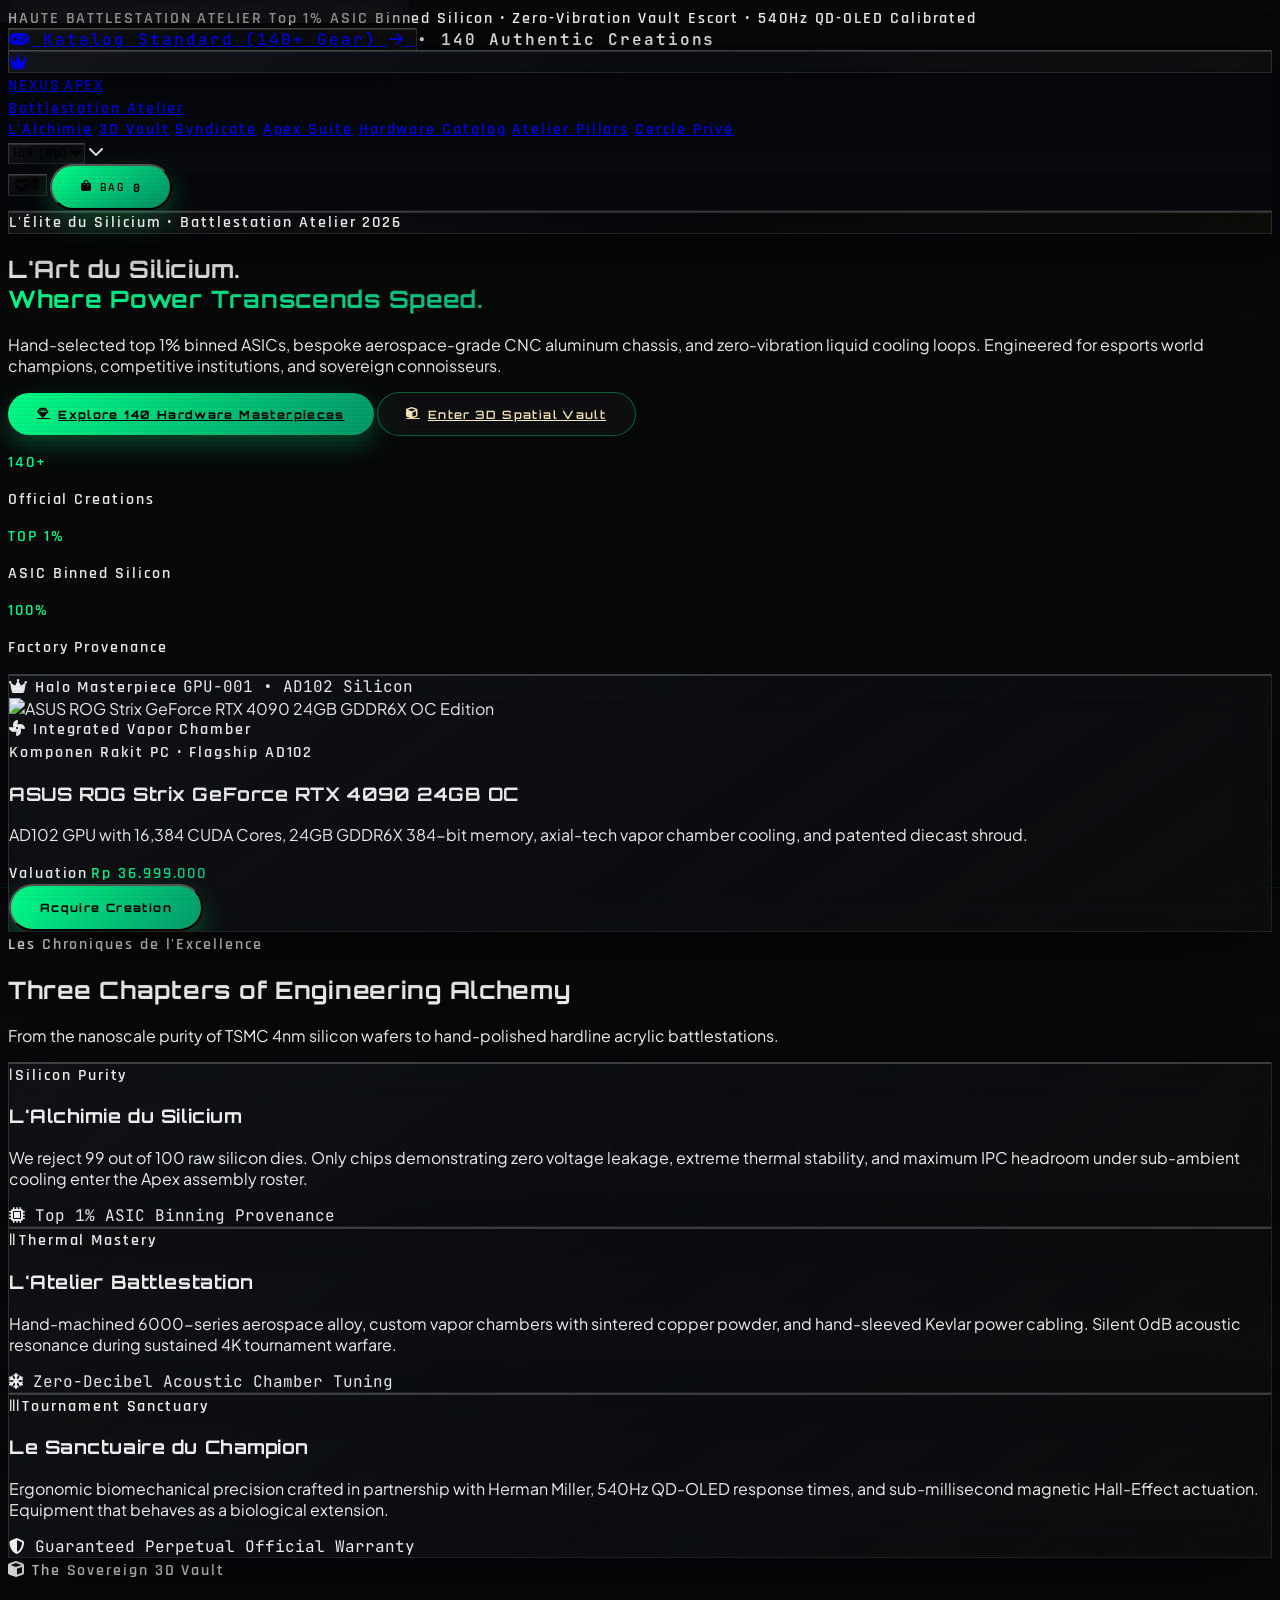
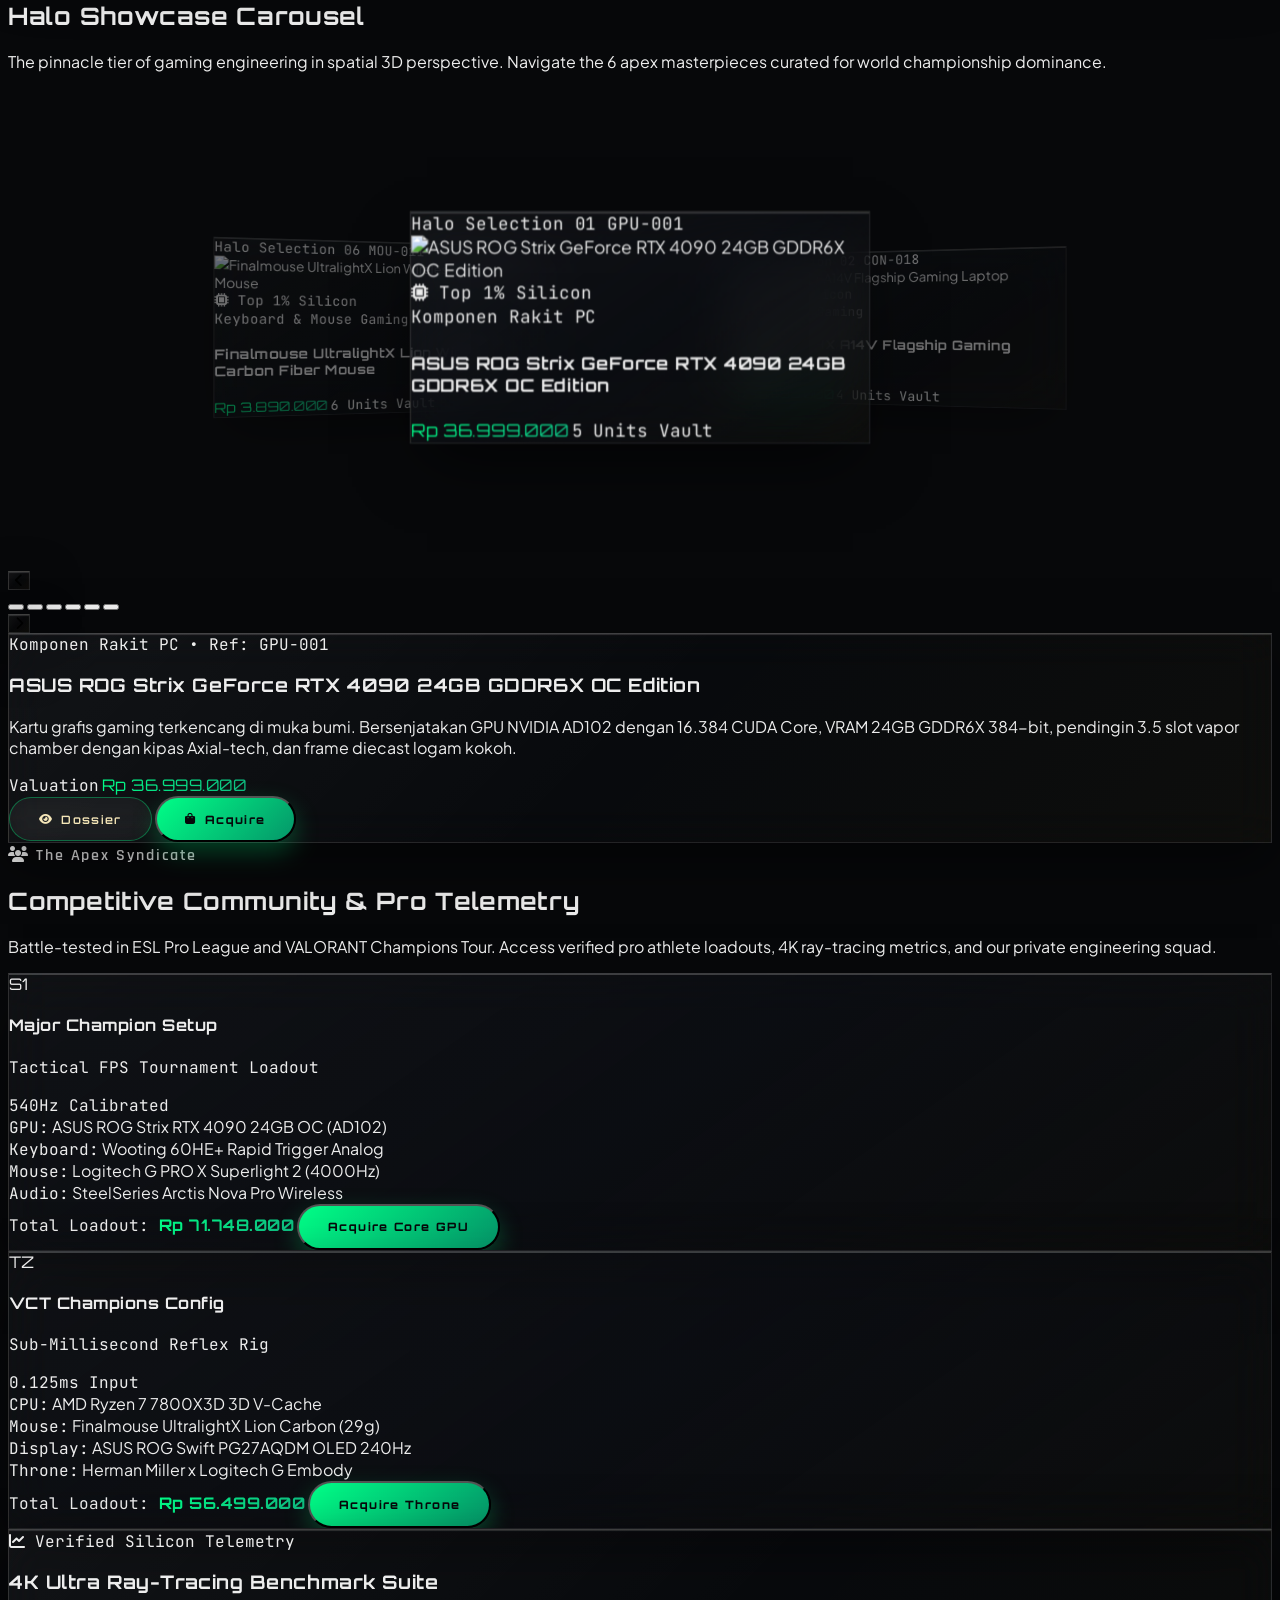
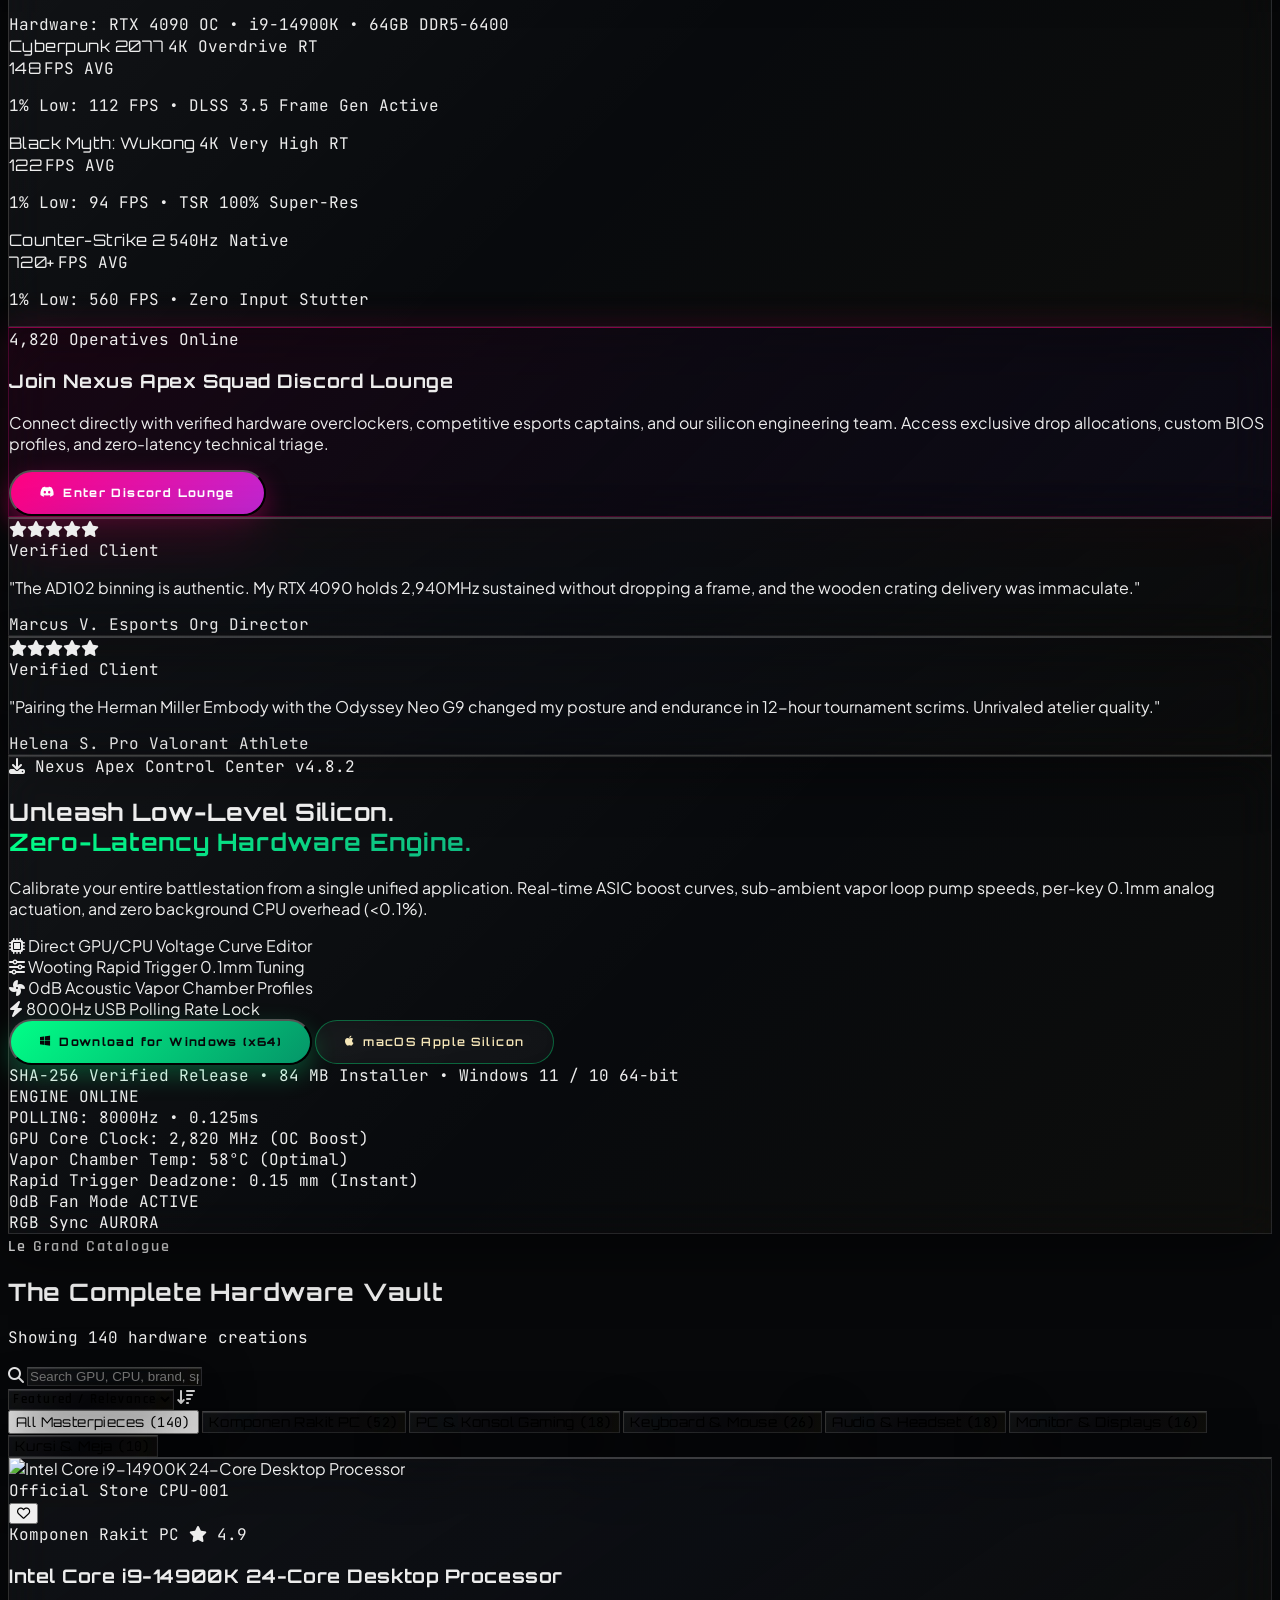
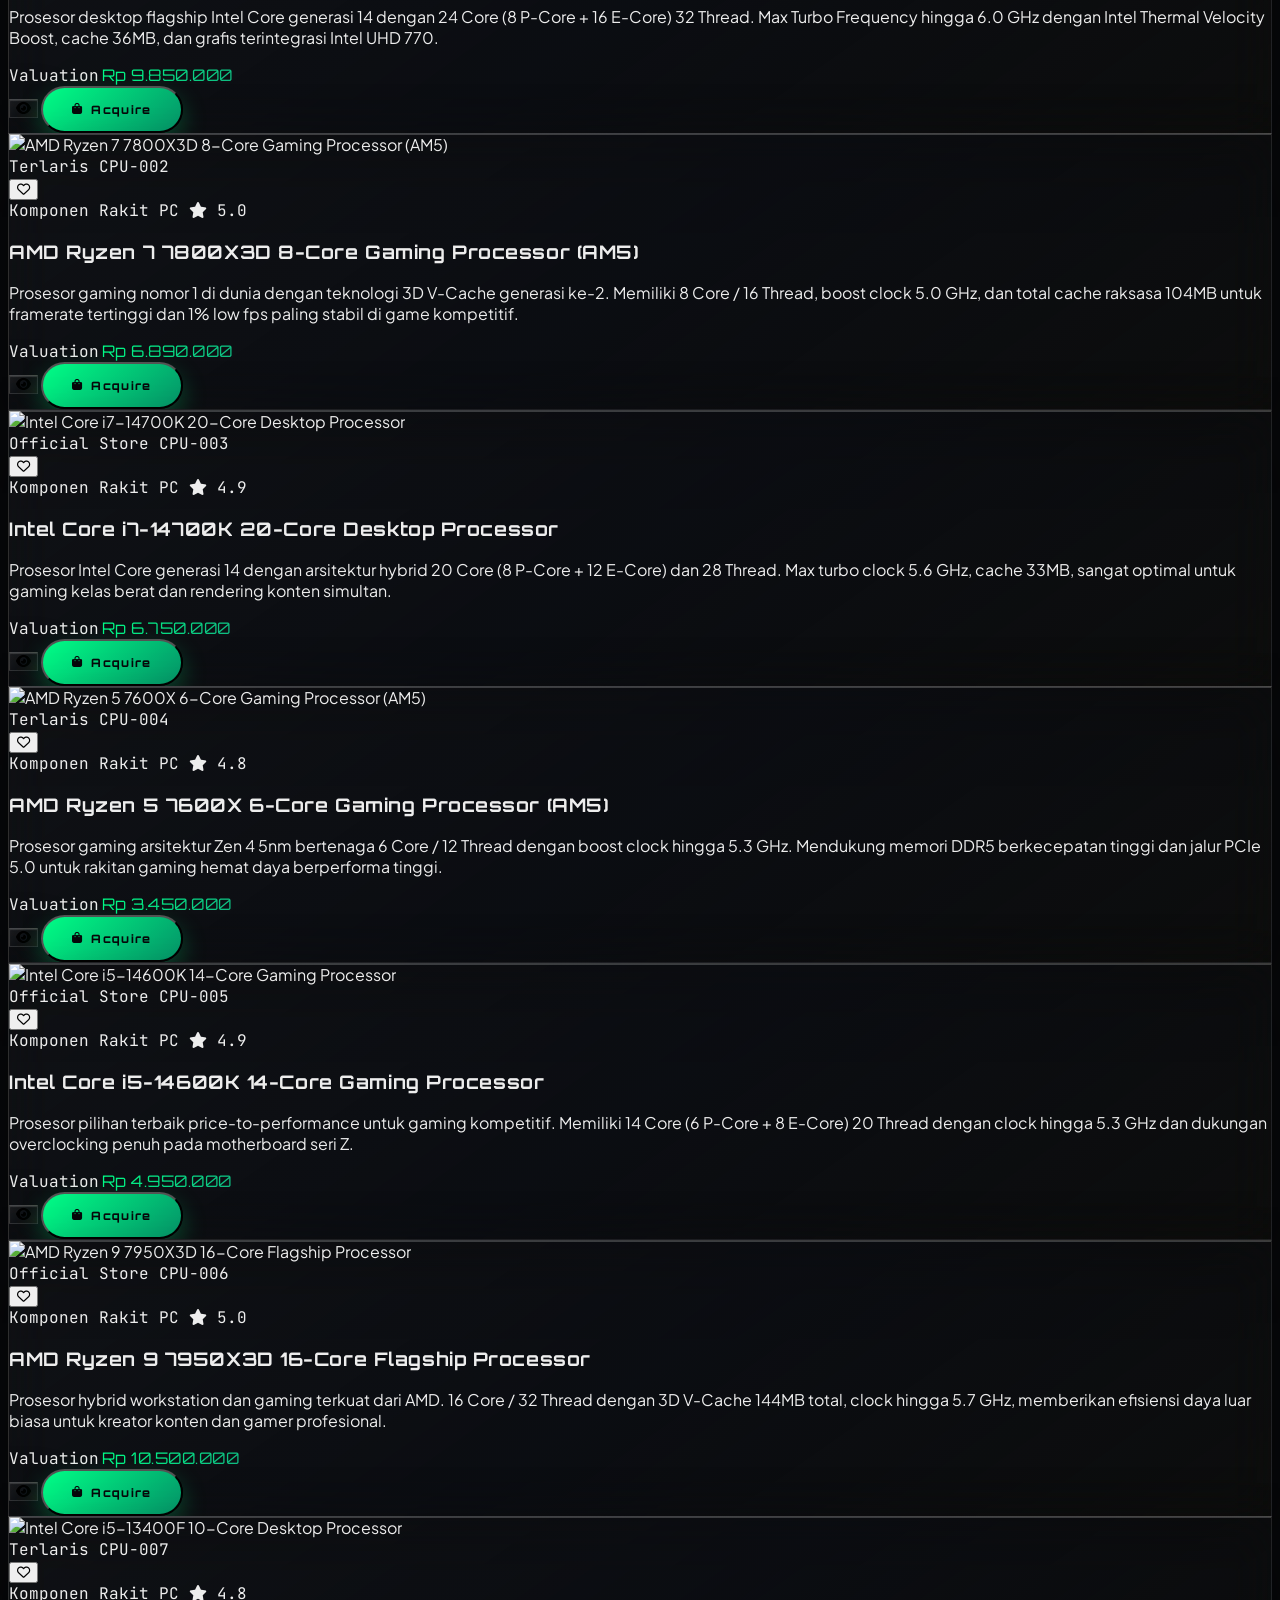
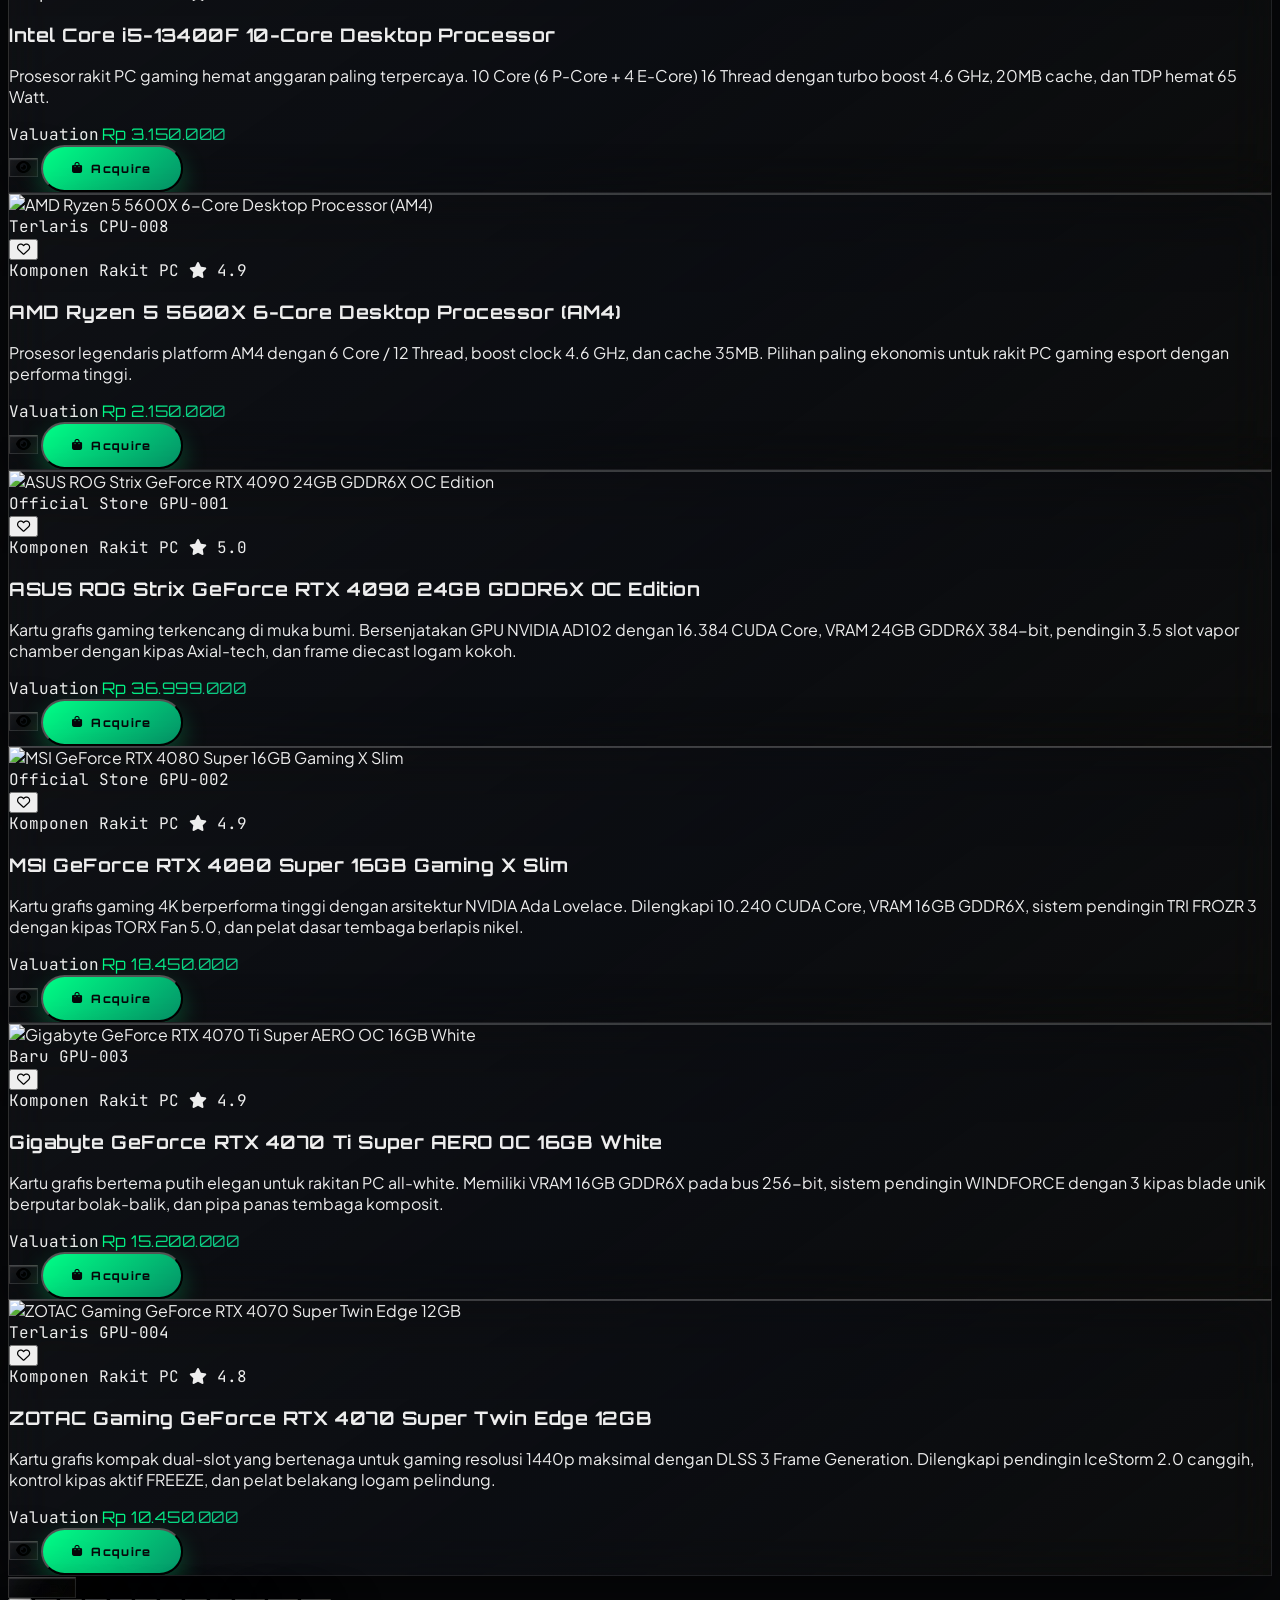
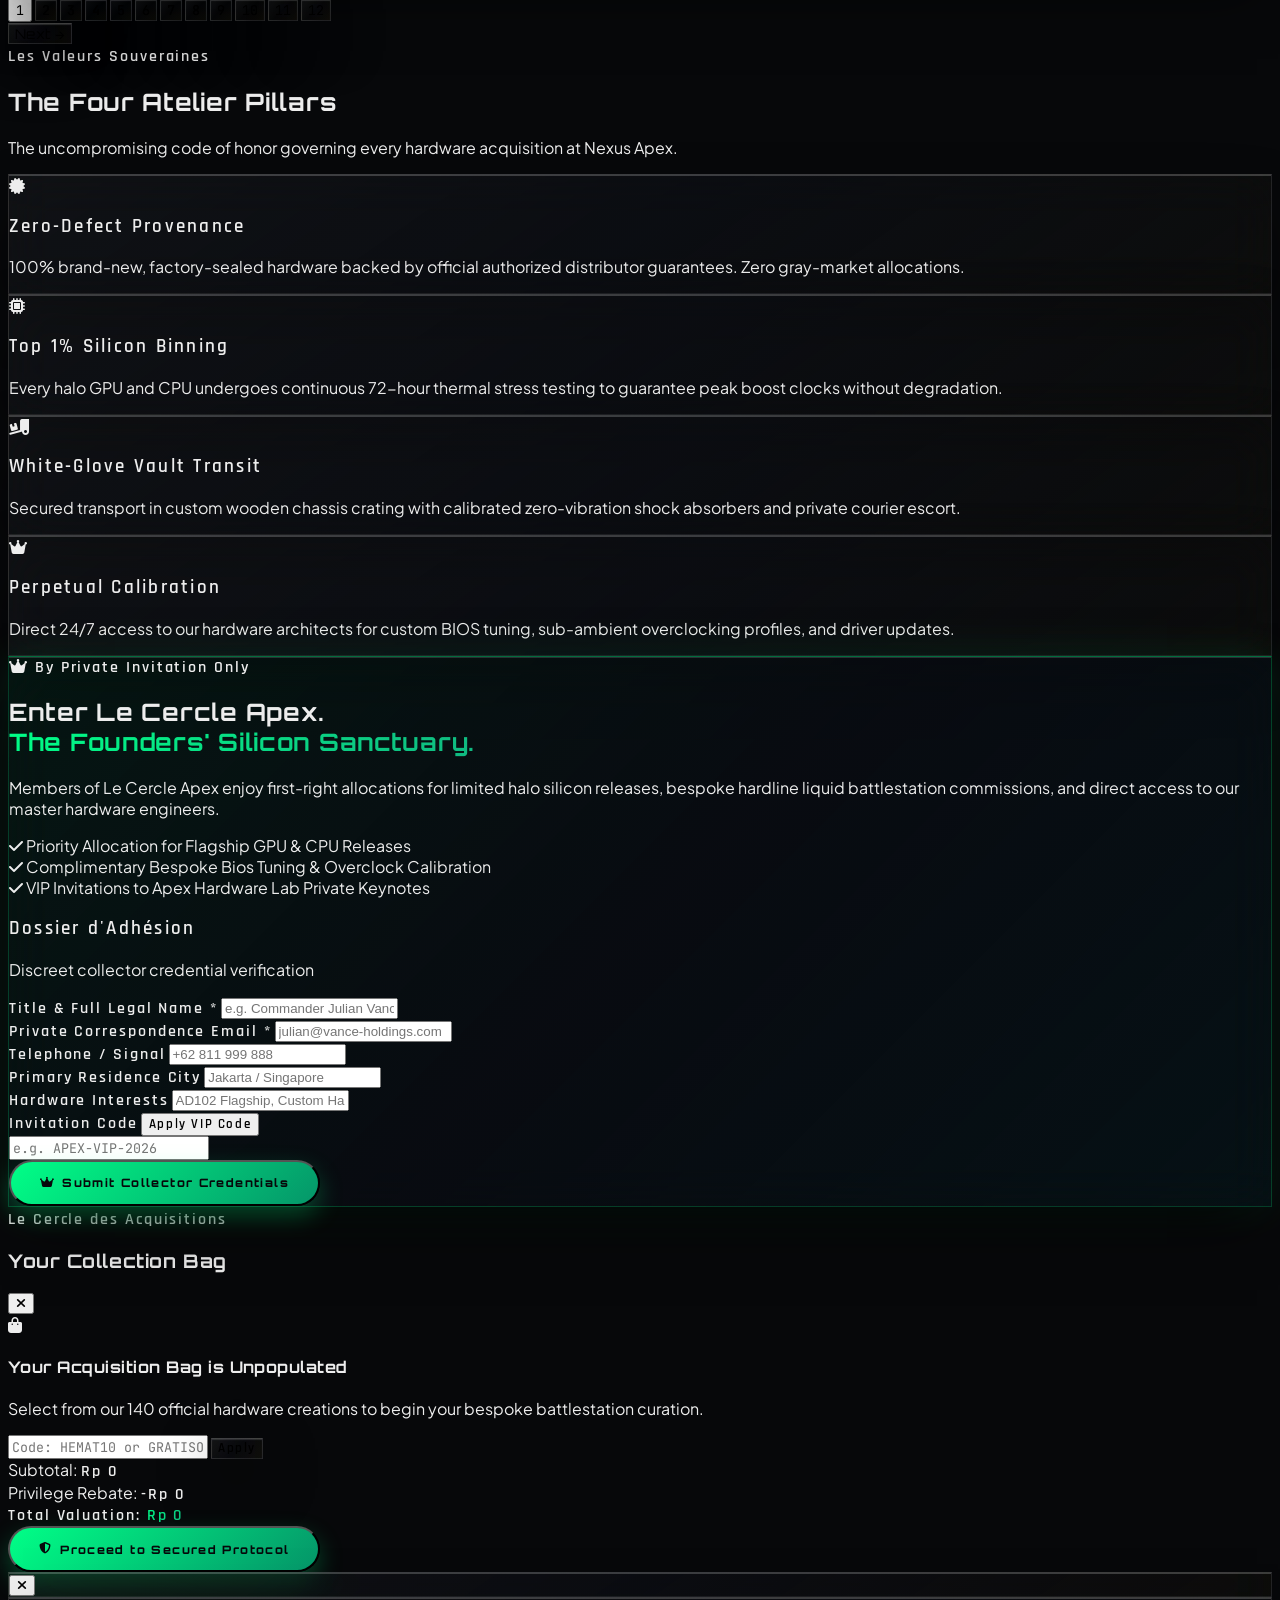
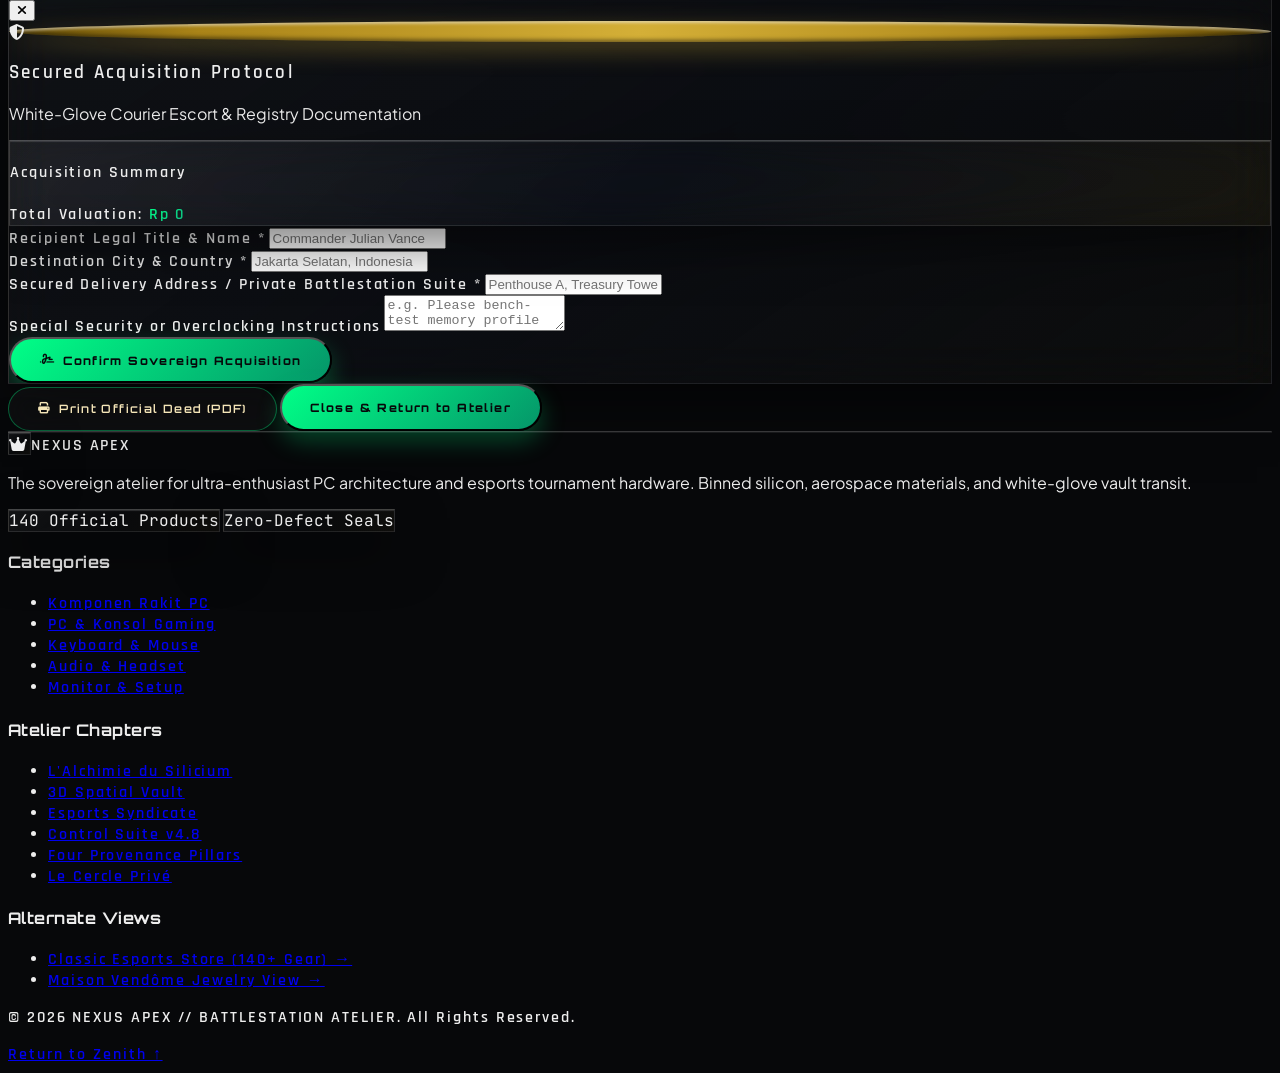
==== index.html @ 6f4ee6ef "first commit" ====
<!DOCTYPE html>
<html lang="id" class="dark scroll-smooth">
<head>
  <meta charset="UTF-8">
  <meta name="viewport" content="width=device-width, initial-scale=1.0">
  <title>NEXUS APEX // BATTLESTATION ATELIER | High-End Esports Hardware & Custom Silicon</title>
  
  <!-- Google Fonts: Orbitron (Futuristic Display), Rajdhani (Cybernetic Technical), Chakra Petch, JetBrains Mono, Plus Jakarta Sans -->
  <link rel="preconnect" href="https://fonts.googleapis.com">
  <link rel="preconnect" href="https://fonts.gstatic.com" crossorigin>
  <link href="https://fonts.googleapis.com/css2?family=Chakra+Petch:ital,wght@0,400;0,500;0,600;0,700;1,400;1,600&family=JetBrains+Mono:ital,wght@0,400;0,500;0,600;0,700;1,400&family=Orbitron:wght@400;500;600;700;800;900&family=Plus+Jakarta+Sans:wght@300;400;500;600;700;800&family=Rajdhani:wght@500;600;700&display=swap" rel="stylesheet">
  
  <!-- FontAwesome 6 Pro CDN -->
  <link rel="stylesheet" href="https://cdnjs.cloudflare.com/ajax/libs/font-awesome/6.5.1/css/all.min.css">
  
  <!-- Tailwind CSS CDN -->
  <script src="https://cdn.tailwindcss.com"></script>
  <script>
    tailwind.config = {
      darkMode: 'class',
      theme: {
        extend: {
          fontFamily: {
            sans: ['"Plus Jakarta Sans"', 'sans-serif'],
            orbitron: ['"Orbitron"', 'sans-serif'],
            heading: ['"Orbitron"', 'sans-serif'],
            serif: ['"Orbitron"', 'sans-serif'],
            tech: ['"Rajdhani"', 'sans-serif'],
            cinzel: ['"Rajdhani"', 'sans-serif'],
            chakra: ['"Chakra Petch"', 'sans-serif'],
            mono: ['"JetBrains Mono"', 'monospace'],
          },
          colors: {
            apex: {
              obsidian: '#07080a',
              noir: '#0c0e14',
              surface: '#11141c',
              neon: '#00ff87',
              emerald: '#10b981',
              cyan: '#00f0ff',
              magenta: '#ff007f',
              gold: '#d4af37',
              champagne: '#f5e6b8'
            }
          }
        }
      }
    }
  </script>

  <!-- Luxury Liquid Glass & Retro-Futuristic Stylesheet -->
  <link rel="stylesheet" href="css/luxury.css">
</head>
<body class="bg-[#07080a] text-zinc-100 min-h-screen flex flex-col font-sans selection:bg-[#00ff87]/30 selection:text-white relative overflow-x-hidden">

  <!-- ============================================================
       RETRO-FUTURISTIC SCANLINES & 3D CYBER GRID PERSPECTIVE
       ============================================================ -->
  <div class="scanlines-overlay pointer-events-none"></div>
  <div class="cyber-grid-perspective pointer-events-none"></div>

  <!-- ============================================================
       ORGANIC FLUID LIGHT REFRACTION ORBS (LIQUID GLASS BACKDROP)
       ============================================================ -->
  <div class="fixed inset-0 pointer-events-none z-0 overflow-hidden">
    <!-- Emerald Liquid Orb -->
    <div class="absolute -top-32 -left-32 w-[600px] h-[600px] rounded-full bg-gradient-to-br from-[#00ff87]/15 to-transparent blur-[130px] animate-liquid-1"></div>
    <!-- Electric Cyan Liquid Orb -->
    <div class="absolute top-[35%] -right-40 w-[650px] h-[650px] rounded-full bg-gradient-to-bl from-[#00f0ff]/12 to-transparent blur-[150px] animate-liquid-2"></div>
    <!-- Cyber Magenta Liquid Orb -->
    <div class="absolute top-[65%] -left-32 w-[550px] h-[550px] rounded-full bg-gradient-to-tr from-[#ff007f]/10 to-transparent blur-[140px] animate-liquid-3"></div>
    <!-- Deep Champagne / Ultraviolet Liquid Orb -->
    <div class="absolute -bottom-40 left-[25%] w-[700px] h-[700px] rounded-full bg-gradient-to-tr from-[#a855f7]/10 via-[#d4af37]/8 to-transparent blur-[160px] animate-liquid-3"></div>
  </div>

  <!-- ============================================================
       TOP TELEMETRY & CROSS-NAVIGATION TICKER
       ============================================================ -->
  <aside class="relative z-50 bg-[#090b10]/90 backdrop-blur-md text-zinc-300 text-[11px] font-cinzel py-2 px-4 border-b border-white/[0.08] tracking-widest uppercase">
    <div class="max-w-7xl mx-auto flex items-center justify-between gap-4">
      <div class="flex items-center gap-3">
        <span class="inline-flex items-center gap-1.5 px-2.5 py-0.5 rounded-full bg-[#00ff87]/15 border border-[#00ff87]/40 text-[#00ff87] font-bold text-[9px] tracking-[0.2em]">
          <span class="w-1.5 h-1.5 rounded-full bg-[#00ff87] animate-pulse"></span>
          HAUTE BATTLESTATION ATELIER
        </span>
        <span class="hidden md:inline text-zinc-400 font-sans tracking-normal text-xs">
          Top 1% ASIC Binned Silicon • Zero-Vibration Vault Escort • 540Hz QD-OLED Calibrated
        </span>
      </div>

      <div class="flex items-center gap-4 text-xs font-mono">
        <a href="gaming.html" class="px-2.5 py-0.5 rounded-full liquid-glass text-zinc-300 hover:text-[#00ff87] text-[10px] tracking-wider transition flex items-center gap-1.5">
          <i class="fa-solid fa-gamepad text-[10px] text-[#00ff87]"></i>
          <span>Katalog Standard (140+ Gear)</span>
          <i class="fa-solid fa-arrow-right text-[8px]"></i>
        </a>
        <span class="text-zinc-600 hidden sm:inline">•</span>
        <span class="text-[#f5e6b8] hidden sm:inline font-mono">140 Authentic Creations</span>
      </div>
    </div>
  </aside>

  <!-- ============================================================
       LIQUID GLASS STICKY NAVIGATION BAR
       ============================================================ -->
  <header class="sticky top-0 z-40 liquid-glass-nav transition-all duration-300">
    <div class="max-w-7xl mx-auto px-4 sm:px-6 lg:px-8">
      <div class="flex items-center justify-between h-20 gap-4">
        
        <!-- Brand Insignia -->
        <a href="#hero" class="flex items-center gap-3 group">
          <div class="relative w-11 h-11 rounded-2xl liquid-glass border border-[#00ff87]/40 flex items-center justify-center text-[#00ff87] shadow-[0_0_20px_rgba(0,255,135,0.25)] group-hover:shadow-[0_0_25px_rgba(0,255,135,0.45)] transition-all duration-300">
            <i class="fa-solid fa-crown text-base group-hover:scale-110 transition-transform"></i>
            <span class="absolute -top-1 -right-1 w-2.5 h-2.5 bg-[#00ff87] rounded-full animate-ping opacity-75"></span>
          </div>
          <div>
            <div class="flex items-center gap-2">
              <span class="font-cinzel text-xl sm:text-2xl font-black tracking-[0.25em] text-white">NEXUS</span>
              <span class="text-[10px] font-cinzel font-black tracking-[0.3em] px-1.5 py-0.5 rounded bg-gradient-to-r from-[#00ff87] to-[#00f0ff] text-[#07080a] uppercase shadow-sm">
                APEX
              </span>
            </div>
            <span class="text-[9px] uppercase tracking-[0.3em] text-[#00ff87] font-cinzel block -mt-1 font-semibold">
              Battlestation Atelier
            </span>
          </div>
        </a>

        <!-- Haute Navigation Links -->
        <nav class="hidden xl:flex items-center gap-6 text-xs font-cinzel tracking-[0.2em] uppercase text-zinc-300">
          <a href="#alchemy" class="hover:text-[#00ff87] transition">L'Alchimie</a>
          <a href="#showcase" class="hover:text-[#00ff87] transition">3D Vault</a>
          <a href="#community" class="hover:text-[#00f0ff] transition">Syndicate</a>
          <a href="#download-app" class="hover:text-[#ff007f] transition">Apex Suite</a>
          <a href="#collections" class="hover:text-[#00ff87] transition">Hardware Catalog</a>
          <a href="#values" class="hover:text-[#00ff87] transition">Atelier Pillars</a>
          <a href="#membership" class="hover:text-[#00ff87] transition">Cercle Privé</a>
        </nav>

        <!-- Right Controls: Currency, Wishlist, Bag -->
        <div class="flex items-center gap-2.5 sm:gap-3.5">
          
          <!-- Tri-Currency Devise Switcher -->
          <div class="relative">
            <select 
              id="currencySelector" 
              class="liquid-glass text-xs text-[#00ff87] font-cinzel px-3 py-1.5 rounded-full border border-white/10 focus:outline-none focus:border-[#00ff87] cursor-pointer appearance-none pr-7 tracking-wider"
              title="Devise / Currency"
            >
              <option value="IDR" class="bg-[#0a0c12] text-white">IDR (Rp)</option>
              <option value="USD" class="bg-[#0a0c12] text-white">USD ($)</option>
              <option value="EUR" class="bg-[#0a0c12] text-white">EUR (€)</option>
            </select>
            <i class="fa-solid fa-chevron-down absolute right-2.5 top-3 text-[9px] text-[#00ff87] pointer-events-none"></i>
          </div>

          <!-- Private Viewing Salon Wishlist Button -->
          <button 
            id="navWishlistBtn" 
            class="relative w-10 h-10 rounded-full liquid-glass text-zinc-300 hover:text-[#f43f5e] flex items-center justify-center transition border border-white/10 hover:border-[#f43f5e]/40 cursor-pointer"
            title="Salon Privé / Private Viewings"
          >
            <i class="fa-regular fa-heart text-sm"></i>
            <span 
              id="navWishlistBadge" 
              class="hidden absolute -top-1 -right-1 bg-[#f43f5e] text-white text-[10px] font-black w-4 h-4 rounded-full flex items-center justify-center font-mono shadow-md"
            >
              0
            </span>
          </button>

          <!-- Acquisition Bag Button -->
          <button 
            id="navCartBtn" 
            class="relative flex items-center gap-2.5 h-10 px-4 rounded-full btn-luxury-emerald cursor-pointer"
            title="Acquisition Bag"
          >
            <i class="fa-solid fa-bag-shopping text-xs"></i>
            <span class="hidden sm:inline font-cinzel text-[11px] tracking-widest font-black">BAG</span>
            <span 
              id="navCartBadge" 
              class="hidden bg-[#07080a] text-[#00ff87] border border-[#00ff87]/60 text-[10px] font-bold w-4 h-4 rounded-full flex items-center justify-center font-mono"
            >
              0
            </span>
          </button>

        </div>

      </div>
    </div>
  </header>

  <!-- ============================================================
       HERO: L'ART DU SILICIUM (WHERE POWER TRANSCENDS SPEED)
       ============================================================ -->
  <section id="hero" class="relative z-10 pt-16 pb-24 lg:pt-24 lg:pb-32 border-b border-white/[0.08] overflow-hidden">
    <div class="max-w-7xl mx-auto px-4 sm:px-6 lg:px-8">
      
      <div class="grid grid-cols-1 lg:grid-cols-12 gap-12 lg:gap-8 items-center">
        
        <!-- Left: Monumental Narrative & Editorial Headline -->
        <div class="lg:col-span-7 space-y-7 text-center lg:text-left">
          
          <div class="inline-flex items-center gap-2 px-4 py-1.5 rounded-full liquid-glass border border-[#00ff87]/35 text-[#00ff87] text-[11px] font-cinzel tracking-[0.25em] uppercase">
            <span class="w-2 h-2 rounded-full bg-[#00ff87] shadow-[0_0_10px_#00ff87]"></span>
            L'Élite du Silicium • Battlestation Atelier 2026
          </div>

          <h1 class="text-3xl sm:text-5xl lg:text-6xl font-orbitron font-black text-white leading-[1.12] tracking-tight uppercase">
            L'Art du Silicium.<br>
            <span class="text-emerald-gradient">Where Power Transcends Speed.</span>
          </h1>

          <p class="text-sm sm:text-base text-zinc-300 font-sans max-w-xl mx-auto lg:mx-0 leading-relaxed font-light">
            Hand-selected top 1% binned ASICs, bespoke aerospace-grade CNC aluminum chassis, and zero-vibration liquid cooling loops. Engineered for esports world champions, competitive institutions, and sovereign connoisseurs.
          </p>

          <!-- Dual Luxury Actions -->
          <div class="flex flex-col sm:flex-row items-center justify-center lg:justify-start gap-4 pt-2">
            <a 
              href="#collections" 
              class="w-full sm:w-auto btn-luxury-emerald py-4 px-8 text-xs tracking-[0.2em] uppercase font-cinzel shadow-xl cursor-pointer"
            >
              <i class="fa-solid fa-gem mr-1.5"></i>
              Explore 140 Hardware Masterpieces
            </a>
            <a 
              href="#showcase" 
              class="w-full sm:w-auto btn-luxury-outline py-4 px-8 text-xs tracking-[0.2em] uppercase font-cinzel cursor-pointer text-center"
            >
              <i class="fa-solid fa-cube mr-1.5 text-[#00f0ff]"></i>
              Enter 3D Spatial Vault
            </a>
          </div>

          <!-- Pillars Telemetry Strip -->
          <div class="grid grid-cols-3 gap-6 pt-8 border-t border-white/10 max-w-lg mx-auto lg:mx-0">
            <div>
              <p class="text-lg font-cinzel font-bold text-emerald-gradient">140+</p>
              <p class="text-[10px] text-zinc-400 font-cinzel tracking-wider uppercase mt-0.5">Official Creations</p>
            </div>
            <div>
              <p class="text-lg font-cinzel font-bold text-emerald-gradient">TOP 1%</p>
              <p class="text-[10px] text-zinc-400 font-cinzel tracking-wider uppercase mt-0.5">ASIC Binned Silicon</p>
            </div>
            <div>
              <p class="text-lg font-cinzel font-bold text-emerald-gradient">100%</p>
              <p class="text-[10px] text-zinc-400 font-cinzel tracking-wider uppercase mt-0.5">Factory Provenance</p>
            </div>
          </div>

        </div>

        <!-- Right: 3D Interactive Halo Masterpiece Spotlight Card -->
        <div class="lg:col-span-5 relative perspective-1000">
          
          <div class="card-3d-tilt relative liquid-glass-card rounded-3xl p-7 border border-[#00ff87]/30 shadow-2xl group">
            
            <!-- Floating Hallmark Pill -->
            <div class="flex items-center justify-between pb-4 border-b border-white/10 depth-layer-2">
              <span class="inline-flex items-center gap-1.5 px-3 py-1 rounded-full bg-[#00ff87]/15 border border-[#00ff87]/40 text-[#00ff87] text-[10px] font-cinzel font-bold tracking-widest uppercase">
                <i class="fa-solid fa-crown mr-1"></i> Halo Masterpiece
              </span>
              <span class="text-[11px] font-mono text-zinc-400 tracking-wider">GPU-001 • AD102 Silicon</span>
            </div>

            <!-- Halo Timepiece Image with 3D Depth -->
            <div class="relative aspect-square rounded-2xl overflow-hidden bg-zinc-950/80 p-6 flex items-center justify-center luxury-image-frame cursor-pointer view-detail-trigger my-5 depth-layer-3" data-id="GPU-001">
              <img 
                src="https://commons.wikimedia.org/wiki/Special:FilePath/ASUS%20ROG%20Strix%20GeForce%20RTX%204090.jpg?width=800" 
                alt="ASUS ROG Strix GeForce RTX 4090 24GB GDDR6X OC Edition" 
                onerror="this.onerror=null; this.src='https://images.unsplash.com/photo-1587202372775-e229f172b9d7?q=80&w=800&auto=format&fit=crop';"
                class="w-full h-full object-contain filter drop-shadow-[0_20px_35px_rgba(0,0,0,0.95)] group-hover:scale-105 transition-transform duration-700 pointer-events-none"
              >
              <div class="absolute bottom-3 left-3 bg-[#07080a]/85 backdrop-blur-md px-3 py-1 rounded-full border border-white/10 text-[10px] font-cinzel text-[#00ff87]">
                <i class="fa-solid fa-fan text-[#00ff87] mr-1 inline-block animate-spin"></i> Integrated Vapor Chamber
              </div>
            </div>

            <!-- Hardware Spec Summary -->
            <div class="space-y-2 depth-layer-1">
              <span class="text-[10px] font-cinzel tracking-[0.25em] text-[#00ff87] uppercase block">Komponen Rakit PC • Flagship AD102</span>
              <h3 class="text-xl sm:text-2xl font-serif text-white font-medium">ASUS ROG Strix GeForce RTX 4090 24GB OC</h3>
              <p class="text-xs text-zinc-400 font-sans leading-relaxed">
                AD102 GPU with 16,384 CUDA Cores, 24GB GDDR6X 384-bit memory, axial-tech vapor chamber cooling, and patented diecast shroud.
              </p>

              <!-- Valuation & Action -->
              <div class="pt-4 border-t border-white/10 flex items-center justify-between">
                <div>
                  <span class="text-[10px] text-zinc-500 font-cinzel uppercase block">Valuation</span>
                  <span class="text-xl font-bold font-cinzel text-emerald-gradient">Rp 36.999.000</span>
                </div>
                <button 
                  data-acquire-id="GPU-001" 
                  class="acquire-btn btn-luxury-emerald py-2.5 px-5 text-[11px] font-cinzel tracking-wider cursor-pointer"
                >
                  Acquire Creation
                </button>
              </div>
            </div>

          </div>

        </div>

      </div>

    </div>
  </section>

  <!-- ============================================================
       STORYTELLING NARRATIVE: 3 CHAPTERS OF ATELIER EXCELLENCE
       ============================================================ -->
  <section id="alchemy" class="py-20 lg:py-28 relative z-10 border-b border-white/[0.08] bg-[#080a0f]">
    <div class="max-w-7xl mx-auto px-4 sm:px-6 lg:px-8">
      
      <div class="text-center max-w-3xl mx-auto mb-16 space-y-3">
        <span class="text-xs font-cinzel uppercase tracking-[0.3em] text-[#00ff87] font-semibold">Les Chroniques de l'Excellence</span>
        <h2 class="text-2xl sm:text-4xl lg:text-5xl font-orbitron font-extrabold text-white uppercase tracking-wider">Three Chapters of Engineering Alchemy</h2>
        <p class="text-xs sm:text-sm text-zinc-400 font-sans leading-relaxed">
          From the nanoscale purity of TSMC 4nm silicon wafers to hand-polished hardline acrylic battlestations.
        </p>
      </div>

      <div class="grid grid-cols-1 md:grid-cols-3 gap-8">
        
        <!-- Chapter 1 -->
        <div class="liquid-glass-card rounded-3xl p-8 space-y-5 border border-white/10">
          <div class="flex items-center justify-between">
            <span class="text-3xl font-serif text-[#00ff87] italic">I</span>
            <span class="text-[10px] font-cinzel uppercase tracking-widest text-zinc-400">Silicon Purity</span>
          </div>
          <h3 class="text-xl font-serif text-white">L'Alchimie du Silicium</h3>
          <p class="text-xs text-zinc-300 font-sans leading-relaxed font-light">
            We reject 99 out of 100 raw silicon dies. Only chips demonstrating zero voltage leakage, extreme thermal stability, and maximum IPC headroom under sub-ambient cooling enter the Apex assembly roster.
          </p>
          <div class="pt-4 border-t border-white/10 flex items-center gap-2 text-[10px] font-mono text-[#00ff87]">
            <i class="fa-solid fa-microchip"></i>
            <span>Top 1% ASIC Binning Provenance</span>
          </div>
        </div>

        <!-- Chapter 2 -->
        <div class="liquid-glass-card rounded-3xl p-8 space-y-5 border border-white/10">
          <div class="flex items-center justify-between">
            <span class="text-3xl font-serif text-[#00f0ff] italic">II</span>
            <span class="text-[10px] font-cinzel uppercase tracking-widest text-zinc-400">Thermal Mastery</span>
          </div>
          <h3 class="text-xl font-serif text-white">L'Atelier Battlestation</h3>
          <p class="text-xs text-zinc-300 font-sans leading-relaxed font-light">
            Hand-machined 6000-series aerospace alloy, custom vapor chambers with sintered copper powder, and hand-sleeved Kevlar power cabling. Silent 0dB acoustic resonance during sustained 4K tournament warfare.
          </p>
          <div class="pt-4 border-t border-white/10 flex items-center gap-2 text-[10px] font-mono text-[#00f0ff]">
            <i class="fa-solid fa-snowflake"></i>
            <span>Zero-Decibel Acoustic Chamber Tuning</span>
          </div>
        </div>

        <!-- Chapter 3 -->
        <div class="liquid-glass-card rounded-3xl p-8 space-y-5 border border-white/10">
          <div class="flex items-center justify-between">
            <span class="text-3xl font-serif text-[#f5e6b8] italic">III</span>
            <span class="text-[10px] font-cinzel uppercase tracking-widest text-zinc-400">Tournament Sanctuary</span>
          </div>
          <h3 class="text-xl font-serif text-white">Le Sanctuaire du Champion</h3>
          <p class="text-xs text-zinc-300 font-sans leading-relaxed font-light">
            Ergonomic biomechanical precision crafted in partnership with Herman Miller, 540Hz QD-OLED response times, and sub-millisecond magnetic Hall-Effect actuation. Equipment that behaves as a biological extension.
          </p>
          <div class="pt-4 border-t border-white/10 flex items-center gap-2 text-[10px] font-mono text-[#f5e6b8]">
            <i class="fa-solid fa-shield-halved"></i>
            <span>Guaranteed Perpetual Official Warranty</span>
          </div>
        </div>

      </div>

    </div>
  </section>

  <!-- ============================================================
       SOVEREIGN VAULT: INTERACTIVE 3D HARDWARE SHOWCASE CAROUSEL
       ============================================================ -->
  <section id="showcase" class="py-20 lg:py-28 relative z-10 border-b border-white/[0.08] overflow-hidden">
    <div class="max-w-7xl mx-auto px-4 sm:px-6 lg:px-8">
      
      <div class="flex flex-col md:flex-row md:items-end justify-between mb-10 gap-6">
        <div>
          <span class="text-xs font-cinzel uppercase tracking-[0.3em] text-[#00ff87] font-semibold block mb-2">
            <i class="fa-solid fa-cube mr-1 text-[#00f0ff]"></i> The Sovereign 3D Vault
          </span>
          <h2 class="text-3xl sm:text-4xl lg:text-5xl font-orbitron font-extrabold text-white uppercase tracking-wider">
            Halo Showcase Carousel
          </h2>
        </div>
        <p class="text-xs sm:text-sm text-zinc-400 max-w-md font-sans leading-relaxed">
          The pinnacle tier of gaming engineering in spatial 3D perspective. Navigate the 6 apex masterpieces curated for world championship dominance.
        </p>
      </div>

      <!-- 3D Carousel Stage Container -->
      <div class="carousel-3d-container relative">
        <div id="carousel3DTrack" class="carousel-3d-track">
          <!-- Dynamic 3D Carousel Slides injected by js/apex-app.js -->
        </div>
      </div>

      <!-- Carousel Navigation Controls & Indicators -->
      <div class="flex items-center justify-between max-w-md mx-auto mt-8 px-4">
        <button 
          id="carouselPrevBtn" 
          class="w-12 h-12 rounded-full liquid-glass border border-white/20 text-white hover:text-[#00ff87] hover:border-[#00ff87]/60 flex items-center justify-center transition-all duration-300 shadow-lg cursor-pointer"
          title="Previous Halo Masterpiece"
        >
          <i class="fa-solid fa-chevron-left text-sm"></i>
        </button>

        <div id="carouselIndicators" class="flex items-center gap-2">
          <!-- Dynamic Indicators injected by js/apex-app.js -->
        </div>

        <button 
          id="carouselNextBtn" 
          class="w-12 h-12 rounded-full liquid-glass border border-white/20 text-white hover:text-[#00ff87] hover:border-[#00ff87]/60 flex items-center justify-center transition-all duration-300 shadow-lg cursor-pointer"
          title="Next Halo Masterpiece"
        >
          <i class="fa-solid fa-chevron-right text-sm"></i>
        </button>
      </div>

      <!-- Active Item Valuation & Quick Action Summary -->
      <div id="carouselActiveDetails" class="max-w-4xl mx-auto mt-8">
        <!-- Dynamic Summary Card injected by js/apex-app.js -->
      </div>

    </div>
  </section>

  <!-- ============================================================
       COMMUNITY FEATURES: ESPORTS SYNDICATE, BENCHMARKS & DISCORD
       ============================================================ -->
  <section id="community" class="py-20 lg:py-28 relative z-10 border-b border-white/[0.08] bg-[#090b12]">
    <div class="max-w-7xl mx-auto px-4 sm:px-6 lg:px-8">
      
      <div class="flex flex-col md:flex-row md:items-end justify-between mb-16 gap-6">
        <div>
          <span class="text-xs font-cinzel uppercase tracking-[0.3em] text-[#00f0ff] font-semibold block mb-2">
            <i class="fa-solid fa-users mr-1"></i> The Apex Syndicate
          </span>
          <h2 class="text-3xl sm:text-4xl lg:text-5xl font-orbitron font-extrabold text-white uppercase tracking-wider">
            Competitive Community & Pro Telemetry
          </h2>
        </div>
        <p class="text-xs sm:text-sm text-zinc-400 max-w-md font-sans leading-relaxed">
          Battle-tested in ESL Pro League and VALORANT Champions Tour. Access verified pro athlete loadouts, 4K ray-tracing metrics, and our private engineering squad.
        </p>
      </div>

      <!-- Top Row: Pro Player Loadout Cards -->
      <div class="grid grid-cols-1 lg:grid-cols-2 gap-8 mb-12">
        
        <!-- Loadout 1: CS2 Majors Spec -->
        <div class="liquid-glass-card rounded-3xl p-7 border border-white/10 space-y-5">
          <div class="flex items-center justify-between pb-4 border-b border-white/10">
            <div class="flex items-center gap-3">
              <div class="w-10 h-10 rounded-full bg-[#00ff87]/15 border border-[#00ff87]/40 flex items-center justify-center text-[#00ff87] font-orbitron font-bold text-sm">
                S1
              </div>
              <div>
                <h4 class="font-orbitron text-base text-white font-bold">Major Champion Setup</h4>
                <p class="text-[10px] font-mono text-[#00ff87] uppercase tracking-wider">Tactical FPS Tournament Loadout</p>
              </div>
            </div>
            <span class="px-2.5 py-1 rounded-full bg-white/5 border border-white/10 text-[10px] font-mono text-zinc-300">
              540Hz Calibrated
            </span>
          </div>

          <div class="space-y-3 text-xs font-sans">
            <div class="flex items-center justify-between p-2.5 rounded-xl bg-white/[0.03] border border-white/5">
              <span class="text-zinc-400 font-mono">GPU:</span>
              <span class="text-white font-medium">ASUS ROG Strix RTX 4090 24GB OC (AD102)</span>
            </div>
            <div class="flex items-center justify-between p-2.5 rounded-xl bg-white/[0.03] border border-white/5">
              <span class="text-zinc-400 font-mono">Keyboard:</span>
              <span class="text-white font-medium">Wooting 60HE+ Rapid Trigger Analog</span>
            </div>
            <div class="flex items-center justify-between p-2.5 rounded-xl bg-white/[0.03] border border-white/5">
              <span class="text-zinc-400 font-mono">Mouse:</span>
              <span class="text-white font-medium">Logitech G PRO X Superlight 2 (4000Hz)</span>
            </div>
            <div class="flex items-center justify-between p-2.5 rounded-xl bg-white/[0.03] border border-white/5">
              <span class="text-zinc-400 font-mono">Audio:</span>
              <span class="text-white font-medium">SteelSeries Arctis Nova Pro Wireless</span>
            </div>
          </div>

          <div class="pt-3 border-t border-white/10 flex items-center justify-between">
            <span class="text-xs font-mono text-zinc-400">Total Loadout: <strong class="text-emerald-gradient font-orbitron font-bold">Rp 71.748.000</strong></span>
            <button data-acquire-id="GPU-001" class="acquire-btn btn-luxury-emerald py-2 px-4 text-[10px] font-cinzel tracking-wider uppercase cursor-pointer">
              Acquire Core GPU
            </button>
          </div>
        </div>

        <!-- Loadout 2: VCT Immortal Spec -->
        <div class="liquid-glass-card rounded-3xl p-7 border border-white/10 space-y-5">
          <div class="flex items-center justify-between pb-4 border-b border-white/10">
            <div class="flex items-center gap-3">
              <div class="w-10 h-10 rounded-full bg-[#00f0ff]/15 border border-[#00f0ff]/40 flex items-center justify-center text-[#00f0ff] font-orbitron font-bold text-sm">
                TZ
              </div>
              <div>
                <h4 class="font-orbitron text-base text-white font-bold">VCT Champions Config</h4>
                <p class="text-[10px] font-mono text-[#00f0ff] uppercase tracking-wider">Sub-Millisecond Reflex Rig</p>
              </div>
            </div>
            <span class="px-2.5 py-1 rounded-full bg-white/5 border border-white/10 text-[10px] font-mono text-zinc-300">
              0.125ms Input
            </span>
          </div>

          <div class="space-y-3 text-xs font-sans">
            <div class="flex items-center justify-between p-2.5 rounded-xl bg-white/[0.03] border border-white/5">
              <span class="text-zinc-400 font-mono">CPU:</span>
              <span class="text-white font-medium">AMD Ryzen 7 7800X3D 3D V-Cache</span>
            </div>
            <div class="flex items-center justify-between p-2.5 rounded-xl bg-white/[0.03] border border-white/5">
              <span class="text-zinc-400 font-mono">Mouse:</span>
              <span class="text-white font-medium">Finalmouse UltralightX Lion Carbon (29g)</span>
            </div>
            <div class="flex items-center justify-between p-2.5 rounded-xl bg-white/[0.03] border border-white/5">
              <span class="text-zinc-400 font-mono">Display:</span>
              <span class="text-white font-medium">ASUS ROG Swift PG27AQDM OLED 240Hz</span>
            </div>
            <div class="flex items-center justify-between p-2.5 rounded-xl bg-white/[0.03] border border-white/5">
              <span class="text-zinc-400 font-mono">Throne:</span>
              <span class="text-white font-medium">Herman Miller x Logitech G Embody</span>
            </div>
          </div>

          <div class="pt-3 border-t border-white/10 flex items-center justify-between">
            <span class="text-xs font-mono text-zinc-400">Total Loadout: <strong class="text-emerald-gradient font-orbitron font-bold">Rp 56.499.000</strong></span>
            <button data-acquire-id="CHR-007" class="acquire-btn btn-luxury-emerald py-2 px-4 text-[10px] font-cinzel tracking-wider uppercase cursor-pointer">
              Acquire Throne
            </button>
          </div>
        </div>

      </div>

      <!-- Middle: 4K Ray-Tracing Telemetry Benchmarks -->
      <div class="liquid-glass rounded-3xl p-8 border border-white/10 mb-12">
        <div class="flex flex-col sm:flex-row sm:items-center justify-between pb-6 border-b border-white/10 gap-4">
          <div>
            <span class="text-[10px] font-mono text-[#00ff87] uppercase tracking-widest block mb-1">
              <i class="fa-solid fa-chart-line mr-1"></i> Verified Silicon Telemetry
            </span>
            <h3 class="font-orbitron text-xl text-white font-bold">4K Ultra Ray-Tracing Benchmark Suite</h3>
          </div>
          <span class="text-xs font-mono text-zinc-400 bg-white/5 px-3 py-1.5 rounded-full border border-white/10">
            Hardware: RTX 4090 OC • i9-14900K • 64GB DDR5-6400
          </span>
        </div>

        <div class="grid grid-cols-1 md:grid-cols-3 gap-6 pt-6">
          
          <div class="p-5 rounded-2xl bg-[#06080d]/80 border border-white/5 space-y-3">
            <div class="flex items-center justify-between">
              <span class="font-orbitron text-sm font-bold text-white">Cyberpunk 2077</span>
              <span class="text-[10px] font-mono text-[#ff007f] font-bold">4K Overdrive RT</span>
            </div>
            <div class="flex items-baseline gap-2">
              <span class="text-3xl font-orbitron font-black text-[#00ff87]">148</span>
              <span class="text-xs font-mono text-zinc-400">FPS AVG</span>
            </div>
            <div class="w-full bg-zinc-800 rounded-full h-1.5 overflow-hidden">
              <div class="bg-gradient-to-r from-[#00ff87] to-[#00f0ff] h-full rounded-full" style="width: 92%"></div>
            </div>
            <p class="text-[10px] font-mono text-zinc-400">1% Low: 112 FPS • DLSS 3.5 Frame Gen Active</p>
          </div>

          <div class="p-5 rounded-2xl bg-[#06080d]/80 border border-white/5 space-y-3">
            <div class="flex items-center justify-between">
              <span class="font-orbitron text-sm font-bold text-white">Black Myth: Wukong</span>
              <span class="text-[10px] font-mono text-[#00f0ff] font-bold">4K Very High RT</span>
            </div>
            <div class="flex items-baseline gap-2">
              <span class="text-3xl font-orbitron font-black text-[#00f0ff]">122</span>
              <span class="text-xs font-mono text-zinc-400">FPS AVG</span>
            </div>
            <div class="w-full bg-zinc-800 rounded-full h-1.5 overflow-hidden">
              <div class="bg-gradient-to-r from-[#00f0ff] to-[#a855f7] h-full rounded-full" style="width: 78%"></div>
            </div>
            <p class="text-[10px] font-mono text-zinc-400">1% Low: 94 FPS • TSR 100% Super-Res</p>
          </div>

          <div class="p-5 rounded-2xl bg-[#06080d]/80 border border-white/5 space-y-3">
            <div class="flex items-center justify-between">
              <span class="font-orbitron text-sm font-bold text-white">Counter-Strike 2</span>
              <span class="text-[10px] font-mono text-[#f5e6b8] font-bold">540Hz Native</span>
            </div>
            <div class="flex items-baseline gap-2">
              <span class="text-3xl font-orbitron font-black text-[#f5e6b8]">720+</span>
              <span class="text-xs font-mono text-zinc-400">FPS AVG</span>
            </div>
            <div class="w-full bg-zinc-800 rounded-full h-1.5 overflow-hidden">
              <div class="bg-gradient-to-r from-[#f5e6b8] to-[#00ff87] h-full rounded-full" style="width: 98%"></div>
            </div>
            <p class="text-[10px] font-mono text-zinc-400">1% Low: 560 FPS • Zero Input Stutter</p>
          </div>

        </div>
      </div>

      <!-- Bottom Row: Discord Lounge Squad CTA & Athlete Reviews -->
      <div class="grid grid-cols-1 lg:grid-cols-12 gap-8 items-center">
        
        <!-- Discord Card -->
        <div class="lg:col-span-5 liquid-glass-magenta rounded-3xl p-8 border border-[#ff007f]/40 space-y-5">
          <div class="flex items-center gap-2">
            <span class="w-2.5 h-2.5 rounded-full bg-[#00ff87] animate-pulse"></span>
            <span class="text-[10px] font-mono uppercase tracking-widest text-[#00ff87] font-bold">4,820 Operatives Online</span>
          </div>

          <h3 class="font-orbitron text-2xl font-black text-white uppercase tracking-wider">
            Join Nexus Apex Squad Discord Lounge
          </h3>

          <p class="text-xs text-zinc-300 font-sans leading-relaxed">
            Connect directly with verified hardware overclockers, competitive esports captains, and our silicon engineering team. Access exclusive drop allocations, custom BIOS profiles, and zero-latency technical triage.
          </p>

          <button 
            id="joinDiscordBtn" 
            class="btn-luxury-magenta py-3.5 px-6 text-xs font-cinzel tracking-widest uppercase flex items-center justify-center gap-2 cursor-pointer w-full sm:w-auto"
          >
            <i class="fa-brands fa-discord text-base"></i>
            <span>Enter Discord Lounge</span>
          </button>
        </div>

        <!-- Verified Reviews Carousel / Grid -->
        <div class="lg:col-span-7 grid grid-cols-1 sm:grid-cols-2 gap-4">
          
          <div class="liquid-glass-card rounded-2xl p-5 border border-white/10 space-y-3">
            <div class="flex items-center justify-between">
              <div class="flex text-[#00ff87] text-xs gap-1">
                <i class="fa-solid fa-star"></i><i class="fa-solid fa-star"></i><i class="fa-solid fa-star"></i><i class="fa-solid fa-star"></i><i class="fa-solid fa-star"></i>
              </div>
              <span class="text-[9px] font-mono text-zinc-400">Verified Client</span>
            </div>
            <p class="text-xs text-zinc-300 font-sans italic leading-relaxed">
              "The AD102 binning is authentic. My RTX 4090 holds 2,940MHz sustained without dropping a frame, and the wooden crating delivery was immaculate."
            </p>
            <div class="pt-2 border-t border-white/5 flex items-center justify-between text-[10px] font-mono text-zinc-400">
              <span class="text-white font-bold">Marcus V.</span>
              <span>Esports Org Director</span>
            </div>
          </div>

          <div class="liquid-glass-card rounded-2xl p-5 border border-white/10 space-y-3">
            <div class="flex items-center justify-between">
              <div class="flex text-[#00ff87] text-xs gap-1">
                <i class="fa-solid fa-star"></i><i class="fa-solid fa-star"></i><i class="fa-solid fa-star"></i><i class="fa-solid fa-star"></i><i class="fa-solid fa-star"></i>
              </div>
              <span class="text-[9px] font-mono text-zinc-400">Verified Client</span>
            </div>
            <p class="text-xs text-zinc-300 font-sans italic leading-relaxed">
              "Pairing the Herman Miller Embody with the Odyssey Neo G9 changed my posture and endurance in 12-hour tournament scrims. Unrivaled atelier quality."
            </p>
            <div class="pt-2 border-t border-white/5 flex items-center justify-between text-[10px] font-mono text-zinc-400">
              <span class="text-white font-bold">Helena S.</span>
              <span>Pro Valorant Athlete</span>
            </div>
          </div>

        </div>

      </div>

    </div>
  </section>

  <!-- ============================================================
       DOWNLOAD COMPANION SUITE CTA: NEXUS APEX CONTROL CENTER
       ============================================================ -->
  <section id="download-app" class="py-20 lg:py-28 relative z-10 border-b border-white/[0.08] bg-[#07090e] overflow-hidden">
    <div class="max-w-7xl mx-auto px-4 sm:px-6 lg:px-8">
      
      <div class="liquid-glass rounded-3xl p-8 sm:p-14 border border-[#00f0ff]/30 shadow-2xl relative">
        <div class="grid grid-cols-1 lg:grid-cols-12 gap-10 items-center">
          
          <!-- Left: Suite Description & Download Buttons -->
          <div class="lg:col-span-7 space-y-6 text-center lg:text-left">
            <div class="inline-flex items-center gap-2 px-3.5 py-1 rounded-full bg-[#00f0ff]/15 border border-[#00f0ff]/40 text-[#00f0ff] text-[10px] font-mono tracking-[0.2em] uppercase font-bold">
              <i class="fa-solid fa-download text-[9px]"></i> Nexus Apex Control Center v4.8.2
            </div>

            <h2 class="text-2xl sm:text-4xl lg:text-5xl font-orbitron font-extrabold text-white leading-tight uppercase tracking-wider">
              Unleash Low-Level Silicon.<br>
              <span class="text-emerald-gradient">Zero-Latency Hardware Engine.</span>
            </h2>

            <p class="text-xs sm:text-sm text-zinc-300 font-sans leading-relaxed font-light">
              Calibrate your entire battlestation from a single unified application. Real-time ASIC boost curves, sub-ambient vapor loop pump speeds, per-key 0.1mm analog actuation, and zero background CPU overhead (&lt;0.1%).
            </p>

            <!-- Feature Checkpoints -->
            <div class="grid grid-cols-1 sm:grid-cols-2 gap-3 text-xs text-zinc-300 font-sans pt-1">
              <div class="flex items-center gap-2.5">
                <i class="fa-solid fa-microchip text-[#00ff87]"></i>
                <span>Direct GPU/CPU Voltage Curve Editor</span>
              </div>
              <div class="flex items-center gap-2.5">
                <i class="fa-solid fa-sliders text-[#00f0ff]"></i>
                <span>Wooting Rapid Trigger 0.1mm Tuning</span>
              </div>
              <div class="flex items-center gap-2.5">
                <i class="fa-solid fa-fan text-[#ff007f]"></i>
                <span>0dB Acoustic Vapor Chamber Profiles</span>
              </div>
              <div class="flex items-center gap-2.5">
                <i class="fa-solid fa-bolt text-[#f5e6b8]"></i>
                <span>8000Hz USB Polling Rate Lock</span>
              </div>
            </div>

            <!-- Download Action Buttons -->
            <div class="flex flex-col sm:flex-row items-center gap-4 pt-4">
              <button 
                id="downloadEngineBtn" 
                class="w-full sm:w-auto btn-luxury-emerald py-4 px-8 text-xs font-cinzel tracking-widest uppercase flex items-center justify-center gap-3 shadow-xl cursor-pointer"
              >
                <i class="fa-brands fa-windows text-base"></i>
                <span>Download for Windows (x64)</span>
              </button>

              <button 
                id="downloadEngineMacBtn" 
                class="w-full sm:w-auto btn-luxury-outline py-4 px-8 text-xs font-cinzel tracking-widest uppercase flex items-center justify-center gap-3 cursor-pointer"
              >
                <i class="fa-brands fa-apple text-base"></i>
                <span>macOS Apple Silicon</span>
              </button>
            </div>

            <div class="text-[11px] font-mono text-zinc-500 pt-2 flex items-center justify-center lg:justify-start gap-4">
              <span>SHA-256 Verified Release</span>
              <span>•</span>
              <span>84 MB Installer</span>
              <span>•</span>
              <span>Windows 11 / 10 64-bit</span>
            </div>
          </div>

          <!-- Right: Futuristic HUD Console Preview Mockup -->
          <div class="lg:col-span-5">
            <div class="bg-[#05070c]/90 rounded-2xl p-6 border border-[#00f0ff]/40 shadow-2xl font-mono text-xs space-y-4">
              
              <div class="flex items-center justify-between pb-3 border-b border-white/10 text-[10px]">
                <div class="flex items-center gap-2">
                  <span class="w-2 h-2 rounded-full bg-[#00ff87] animate-pulse"></span>
                  <span class="text-[#00ff87] font-bold">ENGINE ONLINE</span>
                </div>
                <span class="text-zinc-500">POLLING: 8000Hz • 0.125ms</span>
              </div>

              <!-- Telemetry Meters -->
              <div class="space-y-3">
                <div>
                  <div class="flex justify-between text-[11px] mb-1">
                    <span class="text-zinc-400">GPU Core Clock:</span>
                    <span class="text-[#00ff87] font-bold">2,820 MHz (OC Boost)</span>
                  </div>
                  <div class="w-full bg-zinc-900 rounded-full h-1.5 overflow-hidden">
                    <div class="bg-gradient-to-r from-[#00ff87] to-[#00f0ff] h-full rounded-full" style="width: 88%"></div>
                  </div>
                </div>

                <div>
                  <div class="flex justify-between text-[11px] mb-1">
                    <span class="text-zinc-400">Vapor Chamber Temp:</span>
                    <span class="text-[#00f0ff] font-bold">58°C (Optimal)</span>
                  </div>
                  <div class="w-full bg-zinc-900 rounded-full h-1.5 overflow-hidden">
                    <div class="bg-[#00f0ff] h-full rounded-full" style="width: 48%"></div>
                  </div>
                </div>

                <div>
                  <div class="flex justify-between text-[11px] mb-1">
                    <span class="text-zinc-400">Rapid Trigger Deadzone:</span>
                    <span class="text-[#ff007f] font-bold">0.15 mm (Instant)</span>
                  </div>
                  <div class="w-full bg-zinc-900 rounded-full h-1.5 overflow-hidden">
                    <div class="bg-[#ff007f] h-full rounded-full" style="width: 15%"></div>
                  </div>
                </div>
              </div>

              <!-- Quick Toggles -->
              <div class="pt-3 border-t border-white/10 grid grid-cols-2 gap-2 text-[10px]">
                <div class="p-2 rounded-xl bg-white/5 border border-white/5 flex items-center justify-between">
                  <span class="text-zinc-300">0dB Fan Mode</span>
                  <span class="text-[#00ff87] font-bold">ACTIVE</span>
                </div>
                <div class="p-2 rounded-xl bg-white/5 border border-white/5 flex items-center justify-between">
                  <span class="text-zinc-300">RGB Sync</span>
                  <span class="text-[#00f0ff] font-bold">AURORA</span>
                </div>
              </div>

            </div>
          </div>

        </div>
      </div>

    </div>
  </section>

  <!-- ============================================================
       COMPLETE ATELIER CATALOG: ALL 140 MASTERPIECES FROM INITIAL_PRODUCTS
       ============================================================ -->
  <section id="collections" class="py-20 lg:py-28 relative z-10 border-b border-white/[0.08] bg-[#08090e]">
    <div class="max-w-7xl mx-auto px-4 sm:px-6 lg:px-8">
      
      <!-- Catalog Header & Search Controls -->
      <div class="flex flex-col lg:flex-row lg:items-end justify-between mb-8 gap-6">
        <div>
          <div class="flex items-center gap-2 mb-2">
            <span class="w-2 h-2 rounded-full bg-[#00ff87]"></span>
            <span class="text-xs font-cinzel uppercase tracking-[0.3em] text-[#00ff87] font-semibold">Le Grand Catalogue</span>
          </div>
          <h2 class="text-2xl sm:text-4xl lg:text-5xl font-orbitron font-extrabold text-white uppercase tracking-wider">The Complete Hardware Vault</h2>
          <p id="catalogResultsCount" class="text-xs text-zinc-400 font-mono mt-2">Loading all hardware creations...</p>
        </div>

        <!-- Search & Sort Controls -->
        <div class="flex flex-col sm:flex-row items-stretch sm:items-center gap-3 w-full lg:w-auto">
          <!-- Live Search Input -->
          <div class="relative flex-1 sm:w-72">
            <i class="fa-solid fa-magnifying-glass absolute left-3.5 top-3 text-xs text-zinc-500"></i>
            <input 
              type="text" 
              id="catalogSearchInput" 
              placeholder="Search GPU, CPU, brand, specs..."
              class="w-full pl-9 pr-4 py-2 text-xs rounded-full liquid-glass border border-white/10 text-white placeholder-zinc-500 focus:outline-none focus:border-[#00ff87] font-sans"
            >
          </div>

          <!-- Sort Select -->
          <div class="relative sm:w-48">
            <select 
              id="catalogSortSelect"
              class="w-full px-4 py-2 text-xs rounded-full liquid-glass border border-white/10 text-white font-cinzel focus:outline-none focus:border-[#00ff87] cursor-pointer appearance-none pr-8 tracking-wider"
            >
              <option value="relevance" class="bg-[#0a0c12]">Featured / Relevance</option>
              <option value="price-high" class="bg-[#0a0c12]">Highest Valuation</option>
              <option value="price-low" class="bg-[#0a0c12]">Lowest Valuation</option>
              <option value="rating" class="bg-[#0a0c12]">Collector Rating</option>
              <option value="alpha" class="bg-[#0a0c12]">Alphabetical</option>
            </select>
            <i class="fa-solid fa-arrow-down-wide-short absolute right-3.5 top-3 text-[10px] text-[#00ff87] pointer-events-none"></i>
          </div>
        </div>
      </div>

      <!-- Category Filter Pills with Counts -->
      <div class="mb-10 flex items-center gap-2.5 overflow-x-auto pb-3 scrollbar-none" id="luxuryCategoryPills">
        <!-- Rendered dynamically by JavaScript -->
      </div>

      <!-- Products Grid -->
      <div id="luxuryProductsGrid" class="grid grid-cols-1 md:grid-cols-2 lg:grid-cols-3 xl:grid-cols-4 gap-6">
        <!-- Rendered dynamically by JavaScript -->
      </div>

      <!-- Pagination Container -->
      <div id="luxuryPaginationContainer" class="mt-8">
        <!-- Rendered dynamically by JavaScript -->
      </div>

    </div>
  </section>

  <!-- ============================================================
       ATELIER PILLARS: 4 PROVENANCE VALUES
       ============================================================ -->
  <section id="values" class="py-20 lg:py-28 relative z-10 border-b border-white/[0.08] bg-[#090a10]">
    <div class="max-w-7xl mx-auto px-4 sm:px-6 lg:px-8">
      
      <div class="text-center max-w-2xl mx-auto mb-16 space-y-3">
        <span class="text-xs font-cinzel uppercase tracking-[0.3em] text-[#00ff87] font-semibold">Les Valeurs Souveraines</span>
        <h2 class="text-2xl sm:text-4xl lg:text-5xl font-orbitron font-extrabold text-white uppercase tracking-wider">The Four Atelier Pillars</h2>
        <p class="text-xs text-zinc-400 font-sans leading-relaxed">
          The uncompromising code of honor governing every hardware acquisition at Nexus Apex.
        </p>
      </div>

      <div class="grid grid-cols-1 md:grid-cols-2 lg:grid-cols-4 gap-6">
        
        <div class="liquid-glass-card rounded-3xl p-7 space-y-4 border border-white/10 text-center">
          <div class="w-12 h-12 rounded-2xl bg-white/5 border border-white/10 flex items-center justify-center text-[#00ff87] mx-auto text-lg">
            <i class="fa-solid fa-certificate"></i>
          </div>
          <h3 class="text-base font-cinzel font-bold text-white uppercase tracking-wider">Zero-Defect Provenance</h3>
          <p class="text-xs text-zinc-400 font-sans leading-relaxed">
            100% brand-new, factory-sealed hardware backed by official authorized distributor guarantees. Zero gray-market allocations.
          </p>
        </div>

        <div class="liquid-glass-card rounded-3xl p-7 space-y-4 border border-white/10 text-center">
          <div class="w-12 h-12 rounded-2xl bg-white/5 border border-white/10 flex items-center justify-center text-[#00f0ff] mx-auto text-lg">
            <i class="fa-solid fa-microchip"></i>
          </div>
          <h3 class="text-base font-cinzel font-bold text-white uppercase tracking-wider">Top 1% Silicon Binning</h3>
          <p class="text-xs text-zinc-400 font-sans leading-relaxed">
            Every halo GPU and CPU undergoes continuous 72-hour thermal stress testing to guarantee peak boost clocks without degradation.
          </p>
        </div>

        <div class="liquid-glass-card rounded-3xl p-7 space-y-4 border border-white/10 text-center">
          <div class="w-12 h-12 rounded-2xl bg-white/5 border border-white/10 flex items-center justify-center text-[#f5e6b8] mx-auto text-lg">
            <i class="fa-solid fa-truck-ramp-box"></i>
          </div>
          <h3 class="text-base font-cinzel font-bold text-white uppercase tracking-wider">White-Glove Vault Transit</h3>
          <p class="text-xs text-zinc-400 font-sans leading-relaxed">
            Secured transport in custom wooden chassis crating with calibrated zero-vibration shock absorbers and private courier escort.
          </p>
        </div>

        <div class="liquid-glass-card rounded-3xl p-7 space-y-4 border border-white/10 text-center">
          <div class="w-12 h-12 rounded-2xl bg-white/5 border border-white/10 flex items-center justify-center text-[#a855f7] mx-auto text-lg">
            <i class="fa-solid fa-crown"></i>
          </div>
          <h3 class="text-base font-cinzel font-bold text-white uppercase tracking-wider">Perpetual Calibration</h3>
          <p class="text-xs text-zinc-400 font-sans leading-relaxed">
            Direct 24/7 access to our hardware architects for custom BIOS tuning, sub-ambient overclocking profiles, and driver updates.
          </p>
        </div>

      </div>

    </div>
  </section>

  <!-- ============================================================
       EXCLUSIVE MEMBERSHIP CTA: "LE CERCLE APEX"
       ============================================================ -->
  <section id="membership" class="py-24 lg:py-32 relative z-10 border-b border-white/[0.08] overflow-hidden">
    <div class="max-w-5xl mx-auto px-4 sm:px-6 lg:px-8">
      
      <div class="liquid-glass-emerald rounded-3xl p-8 sm:p-14 border border-[#00ff87]/40 shadow-2xl relative">
        <div class="grid grid-cols-1 lg:grid-cols-12 gap-10 items-center">
          
          <!-- Left: Invitation Copy -->
          <div class="lg:col-span-7 space-y-5 text-center lg:text-left">
            <div class="inline-flex items-center gap-2 px-3.5 py-1 rounded-full bg-[#00ff87]/20 border border-[#00ff87]/40 text-[#00ff87] text-[10px] font-cinzel tracking-[0.2em] uppercase font-bold">
              <i class="fa-solid fa-crown text-[9px]"></i> By Private Invitation Only
            </div>

            <h2 class="text-2xl sm:text-4xl lg:text-5xl font-orbitron font-extrabold text-white leading-tight uppercase tracking-wider">
              Enter Le Cercle Apex.<br>
              <span class="text-emerald-gradient">The Founders' Silicon Sanctuary.</span>
            </h2>

            <p class="text-xs sm:text-sm text-zinc-300 font-sans leading-relaxed font-light">
              Members of Le Cercle Apex enjoy first-right allocations for limited halo silicon releases, bespoke hardline liquid battlestation commissions, and direct access to our master hardware engineers.
            </p>

            <div class="space-y-2 pt-2 text-xs text-zinc-300 font-sans">
              <div class="flex items-center gap-2.5">
                <i class="fa-solid fa-check text-[#00ff87] text-xs"></i>
                <span>Priority Allocation for Flagship GPU & CPU Releases</span>
              </div>
              <div class="flex items-center gap-2.5">
                <i class="fa-solid fa-check text-[#00ff87] text-xs"></i>
                <span>Complimentary Bespoke Bios Tuning & Overclock Calibration</span>
              </div>
              <div class="flex items-center gap-2.5">
                <i class="fa-solid fa-check text-[#00ff87] text-xs"></i>
                <span>VIP Invitations to Apex Hardware Lab Private Keynotes</span>
              </div>
            </div>
          </div>

          <!-- Right: Membership Application Form -->
          <div class="lg:col-span-5">
            <div class="bg-[#07080a]/90 backdrop-blur-2xl p-6 sm:p-8 rounded-2xl border border-[#00ff87]/35 shadow-2xl space-y-4">
              <div class="text-center pb-2 border-b border-white/10">
                <h3 class="text-base font-cinzel font-bold text-[#f5e6b8] tracking-wider uppercase">Dossier d'Adhésion</h3>
                <p class="text-[10px] text-zinc-400 font-sans mt-0.5">Discreet collector credential verification</p>
              </div>

              <form id="membershipApplicationForm" class="space-y-3.5">
                <div>
                  <label class="block text-[10px] font-cinzel uppercase text-zinc-400 mb-1">Title & Full Legal Name *</label>
                  <input 
                    type="text" 
                    id="memberNameInput" 
                    placeholder="e.g. Commander Julian Vance" 
                    required 
                    class="w-full px-3.5 py-2 text-xs rounded-xl bg-zinc-900/90 border border-white/10 text-white focus:outline-none focus:border-[#00ff87] font-sans"
                  >
                </div>

                <div>
                  <label class="block text-[10px] font-cinzel uppercase text-zinc-400 mb-1">Private Correspondence Email *</label>
                  <input 
                    type="email" 
                    id="memberEmailInput" 
                    placeholder="julian@vance-holdings.com" 
                    required 
                    class="w-full px-3.5 py-2 text-xs rounded-xl bg-zinc-900/90 border border-white/10 text-white focus:outline-none focus:border-[#00ff87] font-sans"
                  >
                </div>

                <div class="grid grid-cols-2 gap-2.5">
                  <div>
                    <label class="block text-[10px] font-cinzel uppercase text-zinc-400 mb-1">Telephone / Signal</label>
                    <input 
                      type="text" 
                      id="memberPhoneInput" 
                      placeholder="+62 811 999 888" 
                      class="w-full px-3.5 py-2 text-xs rounded-xl bg-zinc-900/90 border border-white/10 text-white focus:outline-none focus:border-[#00ff87] font-sans"
                    >
                  </div>
                  <div>
                    <label class="block text-[10px] font-cinzel uppercase text-zinc-400 mb-1">Primary Residence City</label>
                    <input 
                      type="text" 
                      id="memberCityInput" 
                      placeholder="Jakarta / Singapore" 
                      class="w-full px-3.5 py-2 text-xs rounded-xl bg-zinc-900/90 border border-white/10 text-white focus:outline-none focus:border-[#00ff87] font-sans"
                    >
                  </div>
                </div>

                <div>
                  <label class="block text-[10px] font-cinzel uppercase text-zinc-400 mb-1">Hardware Interests</label>
                  <input 
                    type="text" 
                    id="membershipInterestsInput" 
                    placeholder="AD102 Flagship, Custom Hardline Loop, OLED" 
                    class="w-full px-3.5 py-2 text-xs rounded-xl bg-zinc-900/90 border border-white/10 text-white focus:outline-none focus:border-[#00ff87] font-sans"
                  >
                </div>

                <div>
                  <div class="flex items-center justify-between mb-1">
                    <label class="text-[10px] font-cinzel uppercase text-zinc-400">Invitation Code</label>
                    <button type="button" id="prefillVipCodeBtn" class="text-[9px] font-cinzel text-[#00ff87] hover:underline cursor-pointer">Apply VIP Code</button>
                  </div>
                  <input 
                    type="text" 
                    id="memberInvitationCodeInput" 
                    placeholder="e.g. APEX-VIP-2026" 
                    class="w-full px-3.5 py-2 text-xs rounded-xl bg-zinc-900/90 border border-white/10 text-[#00ff87] font-mono uppercase tracking-wider focus:outline-none focus:border-[#00ff87]"
                  >
                </div>

                <button 
                  type="submit" 
                  class="w-full btn-luxury-emerald py-3 text-xs tracking-widest uppercase font-cinzel shadow-xl mt-2 cursor-pointer"
                >
                  <i class="fa-solid fa-crown mr-1"></i>
                  Submit Collector Credentials
                </button>
              </form>
            </div>
          </div>

        </div>
      </div>

    </div>
  </section>

  <!-- ============================================================
       SLIDE-OVER CONCIERGE ACQUISITION DRAWER (CART)
       ============================================================ -->
  <div id="acquisitionDrawer" class="fixed inset-0 z-50 pointer-events-none transition-opacity duration-300">
    <div id="acquisitionBackdrop" class="fixed inset-0 bg-[#07080a]/80 backdrop-blur-md opacity-0 transition-opacity duration-300 pointer-events-auto"></div>

    <div id="acquisitionPanel" class="fixed inset-y-0 right-0 max-w-full w-full sm:w-[480px] bg-[#0c0e14] border-l border-white/10 shadow-2xl flex flex-col pointer-events-auto transform translate-x-full transition-transform duration-300 ease-out z-10">
      
      <!-- Drawer Header -->
      <div class="p-6 border-b border-white/10 flex items-center justify-between bg-[#08090d]">
        <div>
          <span class="text-[10px] font-cinzel uppercase text-[#00ff87] tracking-[0.25em] block">Le Cercle des Acquisitions</span>
          <h3 class="text-xl font-serif text-white">Your Collection Bag</h3>
        </div>
        <button id="closeAcquisitionDrawerBtn" class="text-zinc-400 hover:text-white text-base transition p-2 cursor-pointer">
          <i class="fa-solid fa-xmark"></i>
        </button>
      </div>

      <!-- Drawer Body: Cart Items -->
      <div id="acquisitionCartItems" class="flex-1 overflow-y-auto p-6 space-y-4">
        <!-- Dynamic Items rendered by JS -->
      </div>

      <!-- Drawer Empty State -->
      <div id="cartEmptyNotice" class="hidden flex-1 flex flex-col items-center justify-center p-8 text-center space-y-4">
        <div class="w-16 h-16 rounded-full bg-white/5 border border-white/10 flex items-center justify-center text-zinc-500 text-2xl">
          <i class="fa-solid fa-bag-shopping"></i>
        </div>
        <h4 class="font-serif text-xl text-white">Your Acquisition Bag is Unpopulated</h4>
        <p class="text-xs text-zinc-400 max-w-xs font-sans">
          Select from our 140 official hardware creations to begin your bespoke battlestation curation.
        </p>
      </div>

      <!-- Drawer Footer: Subtotal, Promo & Proceed -->
      <div id="cartFooterActions" class="p-6 bg-[#08090d] border-t border-white/10 space-y-4">
        
        <!-- Promo Code Box -->
        <div class="flex gap-2">
          <input 
            type="text" 
            id="cartPromoInput" 
            placeholder="Code: HEMAT10 or GRATISONGKIR" 
            class="flex-1 px-3 py-1.5 text-xs rounded-xl bg-zinc-900 border border-white/10 text-white font-mono uppercase focus:outline-none focus:border-[#00ff87]"
          >
          <button 
            id="applyCartPromoBtn" 
            class="px-4 py-1.5 rounded-xl liquid-glass text-xs font-cinzel text-[#00ff87] hover:text-white transition cursor-pointer"
          >
            Apply
          </button>
        </div>

        <div class="space-y-1.5 text-xs font-sans">
          <div class="flex justify-between text-zinc-400">
            <span>Subtotal:</span>
            <span id="acquisitionSubtotal" class="text-white font-cinzel font-bold">Rp 0</span>
          </div>
          <div class="hidden flex justify-between text-[#00ff87]">
            <span>Privilege Rebate:</span>
            <span id="acquisitionDiscountAmount" class="font-cinzel font-bold">-Rp 0</span>
          </div>
          <div class="flex justify-between text-base font-cinzel pt-2 border-t border-white/10">
            <span class="text-white uppercase tracking-wider">Total Valuation:</span>
            <span id="acquisitionTotal" class="text-xl font-bold text-emerald-gradient">Rp 0</span>
          </div>
        </div>

        <button 
          id="proceedAcquisitionCheckoutBtn" 
          class="w-full btn-luxury-emerald py-3.5 text-xs tracking-widest uppercase font-cinzel shadow-2xl cursor-pointer"
        >
          <i class="fa-solid fa-shield-halved mr-1.5"></i>
          Proceed to Secured Protocol
        </button>
      </div>

    </div>
  </div>

  <!-- ============================================================
       PRODUCT DOSSIER MODAL (TECHNICAL QUICK VIEW)
       ============================================================ -->
  <div id="productDossierModal" class="fixed inset-0 z-50 hidden items-center justify-center p-4 sm:p-6 overflow-y-auto">
    <div id="productDossierBackdrop" class="fixed inset-0 bg-[#07080a]/85 backdrop-blur-md cursor-pointer"></div>

    <div class="relative liquid-glass-card bg-[#0b0d14] rounded-3xl p-6 sm:p-10 max-w-4xl w-full max-h-[92vh] overflow-y-auto z-10 border border-white/15 shadow-2xl">
      <button id="closeProductDossierBtn" class="absolute top-5 right-5 text-zinc-400 hover:text-white text-lg transition p-2 cursor-pointer z-20">
        <i class="fa-solid fa-xmark"></i>
      </button>

      <div id="productDossierContent">
        <!-- Rendered dynamically by JavaScript -->
      </div>
    </div>
  </div>

  <!-- ============================================================
       ACQUISITION CHECKOUT MODAL
       ============================================================ -->
  <div id="acquisitionCheckoutModal" class="fixed inset-0 z-50 hidden items-center justify-center p-4 sm:p-6 overflow-y-auto">
    <div id="checkoutModalBackdrop" class="fixed inset-0 bg-[#07080a]/85 backdrop-blur-md cursor-pointer"></div>
    <div class="relative liquid-glass-card bg-[#0b0d14] rounded-3xl p-6 sm:p-8 max-w-2xl w-full max-h-[92vh] overflow-y-auto z-10 border border-[#00ff87]/35 shadow-2xl">
      <button id="closeCheckoutModalBtn" class="absolute top-5 right-5 text-zinc-400 hover:text-white text-lg transition p-2 cursor-pointer">
        <i class="fa-solid fa-xmark"></i>
      </button>

      <div class="space-y-6">
        <div class="text-center border-b border-white/10 pb-4">
          <div class="w-12 h-12 rounded-full wax-seal flex items-center justify-center text-[#07080a] mx-auto mb-2 text-sm">
            <i class="fa-solid fa-shield-halved"></i>
          </div>
          <h3 class="text-xl font-cinzel font-bold text-[#00ff87] uppercase tracking-wider">Secured Acquisition Protocol</h3>
          <p class="text-xs text-zinc-400 font-sans mt-0.5">White-Glove Courier Escort & Registry Documentation</p>
        </div>

        <form id="acquisitionCheckoutForm" class="space-y-4">
          <div class="p-4 rounded-xl liquid-glass space-y-2">
            <h4 class="text-xs font-cinzel uppercase tracking-wider text-[#00ff87] font-bold">Acquisition Summary</h4>
            <div id="checkoutItemsSummary" class="space-y-1"></div>
            <div class="pt-2 border-t border-white/10 flex justify-between font-cinzel text-xs">
              <span class="text-zinc-400">Total Valuation:</span>
              <span id="checkoutSummaryTotal" class="text-emerald-gradient font-bold text-sm">Rp 0</span>
            </div>
          </div>

          <div class="grid grid-cols-1 sm:grid-cols-2 gap-4">
            <div>
              <label class="block text-[10px] font-cinzel uppercase text-zinc-400 mb-1">Recipient Legal Title & Name *</label>
              <input 
                type="text" 
                id="checkoutClientName" 
                placeholder="Commander Julian Vance" 
                required 
                class="w-full px-3.5 py-2 text-xs rounded-xl bg-zinc-900 border border-white/10 text-white focus:outline-none focus:border-[#00ff87] font-sans"
              >
            </div>
            <div>
              <label class="block text-[10px] font-cinzel uppercase text-zinc-400 mb-1">Destination City & Country *</label>
              <input 
                type="text" 
                id="checkoutDeliveryCity" 
                placeholder="Jakarta Selatan, Indonesia" 
                required 
                class="w-full px-3.5 py-2 text-xs rounded-xl bg-zinc-900 border border-white/10 text-white focus:outline-none focus:border-[#00ff87] font-sans"
              >
            </div>
          </div>

          <div>
            <label class="block text-[10px] font-cinzel uppercase text-zinc-400 mb-1">Secured Delivery Address / Private Battlestation Suite *</label>
            <input 
              type="text" 
              id="checkoutDeliveryAddress" 
              placeholder="Penthouse A, Treasury Tower SCBD, Jl. Jend. Sudirman Kav. 52-53" 
              required 
              class="w-full px-3.5 py-2 text-xs rounded-xl bg-zinc-900 border border-white/10 text-white focus:outline-none focus:border-[#00ff87] font-sans"
            >
          </div>

          <div>
            <label class="block text-[10px] font-cinzel uppercase text-zinc-400 mb-1">Special Security or Overclocking Instructions</label>
            <textarea 
              id="checkoutSpecialInstructions" 
              rows="2" 
              placeholder="e.g. Please bench-test memory profile at 6400 MT/s CL32 prior to dispatch."
              class="w-full px-3.5 py-2 text-xs rounded-xl bg-zinc-900 border border-white/10 text-white focus:outline-none focus:border-[#00ff87] font-sans resize-none"
            ></textarea>
          </div>

          <div class="pt-2 flex items-center gap-3">
            <button 
              type="submit" 
              class="w-full btn-luxury-emerald py-3.5 text-xs font-cinzel tracking-widest uppercase shadow-xl cursor-pointer"
            >
              <i class="fa-solid fa-signature mr-1.5"></i>
              Confirm Sovereign Acquisition
            </button>
          </div>
        </form>
      </div>

    </div>
  </div>

  <!-- ============================================================
       DEED OF PROVENANCE & AUTHENTICITY MODAL (PRINTABLE RECEIPT)
       ============================================================ -->
  <div id="deedOfProvenanceModal" class="fixed inset-0 z-50 hidden items-center justify-center p-4 sm:p-6 overflow-y-auto">
    <div id="deedOfProvenanceBackdrop" class="fixed inset-0 bg-[#07080a]/90 backdrop-blur-md cursor-pointer"></div>
    <div class="relative max-w-3xl w-full max-h-[94vh] overflow-y-auto z-10 space-y-4">
      
      <!-- Printable Deed Component -->
      <div id="printableDeed">
        <!-- Rendered dynamically by JavaScript -->
      </div>

      <!-- Action Buttons (No Print) -->
      <div class="flex items-center gap-4 no-print justify-end">
        <button 
          id="printDeedBtn" 
          class="btn-luxury-outline py-2.5 px-6 text-xs font-cinzel tracking-wider cursor-pointer"
        >
          <i class="fa-solid fa-print mr-1.5"></i>
          Print Official Deed (PDF)
        </button>
        <button 
          id="closeDeedModalBtn" 
          class="btn-luxury-emerald py-2.5 px-6 text-xs font-cinzel tracking-wider cursor-pointer"
        >
          Close & Return to Atelier
        </button>
      </div>

    </div>
  </div>

  <!-- ============================================================
       LE CERCLE APEX MEMBERSHIP SUCCESS MODAL
       ============================================================ -->
  <div id="membershipSuccessModal" class="fixed inset-0 z-50 hidden items-center justify-center p-4 sm:p-6 overflow-y-auto">
    <div id="membershipSuccessBackdrop" class="fixed inset-0 bg-[#07080a]/85 backdrop-blur-md cursor-pointer"></div>
    <div class="relative liquid-glass-card bg-[#0b0d14] rounded-3xl p-8 max-w-lg w-full z-10 border border-[#00ff87]/40 shadow-2xl">
      <div id="membershipSuccessContent">
        <!-- Rendered dynamically by JavaScript -->
      </div>
    </div>
  </div>

  <!-- ============================================================
       FLOATING LUXURY TOAST NOTIFICATIONS
       ============================================================ -->
  <div id="luxuryToastContainer" class="fixed bottom-6 right-6 z-50 flex flex-col gap-3 pointer-events-none">
    <!-- Dynamic Toasts injected here -->
  </div>

  <!-- ============================================================
       FOOTER: "NEXUS APEX // BATTLESTATION ATELIER"
       ============================================================ -->
  <footer class="relative z-10 bg-[#06070a] border-t border-white/10 pt-16 pb-12 text-zinc-400 text-xs font-sans">
    <div class="max-w-7xl mx-auto px-4 sm:px-6 lg:px-8">
      
      <div class="grid grid-cols-1 md:grid-cols-2 lg:grid-cols-5 gap-10 pb-12 border-b border-white/10">
        
        <!-- Brand Summary -->
        <div class="lg:col-span-2 space-y-4">
          <div class="flex items-center gap-2.5">
            <span class="w-8 h-8 rounded-xl liquid-glass border border-[#00ff87]/50 flex items-center justify-center text-[#00ff87] text-xs">
              <i class="fa-solid fa-crown"></i>
            </span>
            <span class="font-cinzel text-lg font-bold tracking-[0.2em] text-white">NEXUS APEX</span>
          </div>
          <p class="text-xs text-zinc-400 font-sans leading-relaxed max-w-sm">
            The sovereign atelier for ultra-enthusiast PC architecture and esports tournament hardware. Binned silicon, aerospace materials, and white-glove vault transit.
          </p>
          <div class="flex items-center gap-3 pt-2">
            <span class="px-2.5 py-1 rounded-full liquid-glass text-[10px] font-mono text-[#00ff87]">140 Official Products</span>
            <span class="px-2.5 py-1 rounded-full liquid-glass text-[10px] font-mono text-[#00f0ff]">Zero-Defect Seals</span>
          </div>
        </div>

        <!-- Collections -->
        <div class="space-y-3 font-cinzel text-xs">
          <h4 class="text-white uppercase tracking-widest font-bold">Categories</h4>
          <ul class="space-y-2 text-zinc-400">
            <li><a href="#collections" class="hover:text-[#00ff87] transition">Komponen Rakit PC</a></li>
            <li><a href="#collections" class="hover:text-[#00ff87] transition">PC & Konsol Gaming</a></li>
            <li><a href="#collections" class="hover:text-[#00ff87] transition">Keyboard & Mouse</a></li>
            <li><a href="#collections" class="hover:text-[#00ff87] transition">Audio & Headset</a></li>
            <li><a href="#collections" class="hover:text-[#00ff87] transition">Monitor & Setup</a></li>
          </ul>
        </div>

        <!-- Ateliers & Chapters -->
        <div class="space-y-3 font-cinzel text-xs">
          <h4 class="text-white uppercase tracking-widest font-bold">Atelier Chapters</h4>
          <ul class="space-y-2 text-zinc-400">
            <li><a href="#alchemy" class="hover:text-[#00ff87] transition">L'Alchimie du Silicium</a></li>
            <li><a href="#showcase" class="hover:text-[#00ff87] transition">3D Spatial Vault</a></li>
            <li><a href="#community" class="hover:text-[#00f0ff] transition">Esports Syndicate</a></li>
            <li><a href="#download-app" class="hover:text-[#ff007f] transition">Control Suite v4.8</a></li>
            <li><a href="#values" class="hover:text-[#00ff87] transition">Four Provenance Pillars</a></li>
            <li><a href="#membership" class="hover:text-[#00ff87] transition">Le Cercle Privé</a></li>
          </ul>
        </div>

        <!-- Alternate Editions -->
        <div class="space-y-3 font-cinzel text-xs">
          <h4 class="text-white uppercase tracking-widest font-bold">Alternate Views</h4>
          <ul class="space-y-2 text-zinc-400">
            <li><a href="gaming.html" class="text-[#00ff87] hover:underline transition font-cinzel">Classic Esports Store (140+ Gear) &rarr;</a></li>
            <li><a href="luxury.html" class="text-[#f5e6b8] hover:underline transition font-cinzel">Maison Vendôme Jewelry View &rarr;</a></li>
          </ul>
        </div>

      </div>

      <div class="pt-8 flex flex-col sm:flex-row items-center justify-between gap-4 text-[11px] text-zinc-500 font-cinzel">
        <p>&copy; 2026 NEXUS APEX // BATTLESTATION ATELIER. All Rights Reserved.</p>
        <div class="flex items-center gap-6">
          <a href="#hero" class="hover:text-zinc-300 transition">Return to Zenith &uarr;</a>
        </div>
      </div>

    </div>
  </footer>

  <!-- Hardware Data Source: 140 Authentic Products -->
  <script src="js/data.js"></script>
  <!-- Apex SPA Core Application Engine -->
  <script src="js/apex-app.js"></script>
</body>
</html>
---- css/luxury.css ----
/* ============================================================
   MAISON VENDÔME & AURA - HAUTE LUXURY DESIGN SYSTEM
   Liquid Glass Aesthetics, Specular Refraction & Haute Horlogerie
   ============================================================ */

@import url('https://fonts.googleapis.com/css2?family=Chakra+Petch:ital,wght@0,400;0,500;0,600;0,700;1,400;1,600&family=JetBrains+Mono:ital,wght@0,400;0,500;0,600;0,700;1,400&family=Orbitron:wght@400;500;600;700;800;900&family=Plus+Jakarta+Sans:wght@300;400;500;600;700;800&family=Rajdhani:wght@500;600;700&display=swap');

:root {
  --color-obsidian: #07080a;
  --color-noir: #0d0f14;
  --color-champagne: #d4af37;
  --color-gold-light: #f5e6b8;
  --color-gold-deep: #997a15;
  --color-alabaster: #faf9f5;
  --color-pearl: #e5e5e0;
}

/* Base Typographic Hierarchy - Futuristic Gaming & Sci-Fi Esports */
body {
  font-family: 'Plus Jakarta Sans', -apple-system, sans-serif;
  background-color: var(--color-obsidian);
  color: #ededed;
  overflow-x: hidden;
  selection-background-color: rgba(0, 255, 135, 0.3);
  selection-color: #ffffff;
}

::selection {
  background: rgba(0, 255, 135, 0.35);
  color: #ffffff;
}

h1, h2, h3, h4, .font-orbitron, .font-heading, .font-serif {
  font-family: 'Orbitron', 'Plus Jakarta Sans', sans-serif;
  letter-spacing: 0.03em;
}

.font-tech, .font-rajdhani, .font-cinzel {
  font-family: 'Rajdhani', sans-serif;
  letter-spacing: 0.12em;
  font-weight: 600;
}

.font-chakra {
  font-family: 'Chakra Petch', sans-serif;
  letter-spacing: 0.05em;
}

.font-mono {
  font-family: 'JetBrains Mono', monospace;
}

/* Subtle Custom Luxury Scrollbar */
::-webkit-scrollbar {
  width: 5px;
}
::-webkit-scrollbar-track {
  background: #07080a;
}
::-webkit-scrollbar-thumb {
  background: rgba(212, 175, 55, 0.25);
  border-radius: 9999px;
}
::-webkit-scrollbar-thumb:hover {
  background: rgba(212, 175, 55, 0.5);
}

/* ============================================================
   LIQUID GLASS EFFECT SUITE
   ============================================================ */

/* Organic Fluid Background Orbs Animation */
@keyframes liquidDrift1 {
  0%, 100% {
    transform: translate(0, 0) scale(1) rotate(0deg);
  }
  33% {
    transform: translate(80px, -60px) scale(1.15) rotate(45deg);
  }
  66% {
    transform: translate(-60px, 80px) scale(0.9) rotate(-30deg);
  }
}

@keyframes liquidDrift2 {
  0%, 100% {
    transform: translate(0, 0) scale(1) rotate(0deg);
  }
  33% {
    transform: translate(-90px, 70px) scale(1.2) rotate(-40deg);
  }
  66% {
    transform: translate(70px, -50px) scale(0.85) rotate(35deg);
  }
}

@keyframes liquidDrift3 {
  0%, 100% {
    transform: translate(0, 0) scale(1);
  }
  50% {
    transform: translate(50px, 60px) scale(1.1);
  }
}

.animate-liquid-1 {
  animation: liquidDrift1 22s cubic-bezier(0.45, 0.05, 0.55, 0.95) infinite;
}

.animate-liquid-2 {
  animation: liquidDrift2 26s cubic-bezier(0.45, 0.05, 0.55, 0.95) infinite;
}

.animate-liquid-3 {
  animation: liquidDrift3 18s cubic-bezier(0.45, 0.05, 0.55, 0.95) infinite;
}

/* Liquid Glass Navbar */
.liquid-glass-nav {
  background: rgba(10, 11, 16, 0.65);
  backdrop-filter: blur(24px) saturate(180%);
  -webkit-backdrop-filter: blur(24px) saturate(180%);
  border-bottom: 1px solid rgba(255, 255, 255, 0.08);
  box-shadow: 0 10px 40px -10px rgba(0, 0, 0, 0.7);
}

/* Liquid Glass Surface (Multi-layer Refraction) */
.liquid-glass {
  background: linear-gradient(135deg, rgba(255, 255, 255, 0.05) 0%, rgba(255, 255, 255, 0.01) 50%, rgba(212, 175, 55, 0.04) 100%);
  backdrop-filter: blur(20px) saturate(160%);
  -webkit-backdrop-filter: blur(20px) saturate(160%);
  border: 1px solid rgba(255, 255, 255, 0.1);
  border-top: 1px solid rgba(255, 255, 255, 0.22);
  border-left: 1px solid rgba(255, 255, 255, 0.16);
  box-shadow: 
    0 20px 50px rgba(0, 0, 0, 0.5),
    inset 0 1px 1px 0 rgba(255, 255, 255, 0.15);
  position: relative;
  transition: all 0.4s cubic-bezier(0.16, 1, 0.3, 1);
}

/* Liquid Glass Card with Specular Sweep */
.liquid-glass-card {
  background: linear-gradient(145deg, rgba(255, 255, 255, 0.04) 0%, rgba(13, 15, 20, 0.75) 50%, rgba(212, 175, 55, 0.03) 100%);
  backdrop-filter: blur(24px) saturate(180%);
  -webkit-backdrop-filter: blur(24px) saturate(180%);
  border: 1px solid rgba(255, 255, 255, 0.08);
  border-top: 1px solid rgba(255, 255, 255, 0.2);
  border-left: 1px solid rgba(255, 255, 255, 0.14);
  box-shadow: 
    0 25px 60px -15px rgba(0, 0, 0, 0.7),
    inset 0 1px 0 rgba(255, 255, 255, 0.2);
  position: relative;
  overflow: hidden;
  transition: transform 0.5s cubic-bezier(0.16, 1, 0.3, 1), box-shadow 0.5s cubic-bezier(0.16, 1, 0.3, 1), border-color 0.4s ease;
}

.liquid-glass-card::before {
  content: '';
  position: absolute;
  top: 0;
  left: -120%;
  width: 80%;
  height: 100%;
  background: linear-gradient(90deg, transparent, rgba(255, 255, 255, 0.06), rgba(212, 175, 55, 0.12), transparent);
  transform: skewX(-25deg);
  transition: left 0.85s cubic-bezier(0.16, 1, 0.3, 1);
  pointer-events: none;
}

.liquid-glass-card:hover {
  transform: translateY(-6px);
  border-color: rgba(212, 175, 55, 0.35);
  border-top-color: rgba(255, 255, 255, 0.35);
  box-shadow: 
    0 35px 80px -20px rgba(0, 0, 0, 0.9),
    0 0 35px rgba(212, 175, 55, 0.14),
    inset 0 1px 2px rgba(255, 255, 255, 0.3);
}

.liquid-glass-card:hover::before {
  left: 160%;
}

/* Liquid Glass Gold Accent */
.liquid-glass-gold {
  background: linear-gradient(135deg, rgba(212, 175, 55, 0.12) 0%, rgba(13, 15, 20, 0.85) 50%, rgba(212, 175, 55, 0.06) 100%);
  backdrop-filter: blur(28px);
  -webkit-backdrop-filter: blur(28px);
  border: 1px solid rgba(212, 175, 55, 0.3);
  border-top: 1px solid rgba(245, 230, 184, 0.4);
  box-shadow: 
    0 25px 60px rgba(0, 0, 0, 0.6),
    0 0 30px rgba(212, 175, 55, 0.12),
    inset 0 1px 1px rgba(255, 255, 255, 0.25);
}

/* Gold Text Gradient */
.text-gold-gradient {
  background: linear-gradient(135deg, #f5e6b8 0%, #d4af37 50%, #aa8418 100%);
  -webkit-background-clip: text;
  -webkit-text-fill-color: transparent;
}

.text-silver-gradient {
  background: linear-gradient(135deg, #ffffff 0%, #d1d5db 50%, #9ca3af 100%);
  -webkit-background-clip: text;
  -webkit-text-fill-color: transparent;
}

/* Luxury Button System */
.btn-luxury-gold {
  background: linear-gradient(135deg, #d4af37 0%, #c49d28 50%, #a67c13 100%);
  color: #07080a;
  font-family: 'Orbitron', 'Rajdhani', sans-serif;
  font-weight: 700;
  letter-spacing: 0.12em;
  font-size: 0.72rem;
  padding: 0.85rem 1.8rem;
  border-radius: 9999px;
  position: relative;
  overflow: hidden;
  transition: all 0.35s cubic-bezier(0.16, 1, 0.3, 1);
  box-shadow: 0 10px 25px rgba(212, 175, 55, 0.25);
  display: inline-flex;
  align-items: center;
  justify-content: center;
  gap: 0.5rem;
}

.btn-luxury-gold:hover {
  transform: translateY(-2px);
  box-shadow: 0 15px 35px rgba(212, 175, 55, 0.4);
  filter: brightness(1.08);
}

.btn-luxury-outline {
  background: rgba(255, 255, 255, 0.03);
  color: #f5e6b8;
  font-family: 'Orbitron', 'Rajdhani', sans-serif;
  font-weight: 600;
  letter-spacing: 0.12em;
  font-size: 0.72rem;
  padding: 0.85rem 1.8rem;
  border-radius: 9999px;
  border: 1px solid rgba(0, 255, 135, 0.35);
  backdrop-filter: blur(12px);
  -webkit-backdrop-filter: blur(12px);
  transition: all 0.35s cubic-bezier(0.16, 1, 0.3, 1);
  display: inline-flex;
  align-items: center;
  justify-content: center;
  gap: 0.5rem;
}

.btn-luxury-outline:hover {
  background: rgba(212, 175, 55, 0.1);
  border-color: rgba(212, 175, 55, 0.7);
  color: #ffffff;
  transform: translateY(-2px);
  box-shadow: 0 10px 30px rgba(0, 0, 0, 0.5), 0 0 20px rgba(212, 175, 55, 0.2);
}

/* Tourbillon Mechanical Pulsation Keyframes */
@keyframes tourbillonTick {
  0% { transform: rotate(0deg); }
  25% { transform: rotate(90deg); }
  50% { transform: rotate(180deg); }
  75% { transform: rotate(270deg); }
  100% { transform: rotate(360deg); }
}

.animate-tourbillon {
  animation: tourbillonTick 60s steps(60) infinite;
}

/* Delicate Subtle Image Hover Zoom */
.luxury-image-frame {
  overflow: hidden;
  position: relative;
}

.luxury-image-frame img {
  transition: transform 0.8s cubic-bezier(0.16, 1, 0.3, 1), filter 0.8s ease;
}

.luxury-image-frame:hover img {
  transform: scale(1.05);
}

/* Membership Wax Seal Emblem */
.wax-seal {
  background: radial-gradient(circle, #d4af37 0%, #aa8418 70%, #664d06 100%);
  box-shadow: 
    0 8px 25px rgba(212, 175, 55, 0.35),
    inset 0 2px 3px rgba(255, 255, 255, 0.5),
    inset 0 -2px 4px rgba(0, 0, 0, 0.5);
  border-radius: 50%;
}

/* Toast Luxury Animation */
@keyframes luxuryToastIn {
  from {
    transform: translateY(20px) scale(0.95);
    opacity: 0;
  }
  to {
    transform: translateY(0) scale(1);
    opacity: 1;
  }
}

.luxury-toast-enter {
  animation: luxuryToastIn 0.35s cubic-bezier(0.16, 1, 0.3, 1) forwards;
}

/* Focus Visible for Accessibility */
button:focus-visible,
a:focus-visible,
input:focus-visible,
select:focus-visible,
textarea:focus-visible {
  outline: 2px solid #00ff87;
  outline-offset: 3px;
}

/* ============================================================
   APEX GAMING LUXURY ACCENTS
   ============================================================ */
.text-emerald-gradient {
  background: linear-gradient(135deg, #00ff87 0%, #10b981 100%);
  -webkit-background-clip: text;
  -webkit-text-fill-color: transparent;
}

.text-cyan-gradient {
  background: linear-gradient(135deg, #00f0ff 0%, #0284c7 100%);
  -webkit-background-clip: text;
  -webkit-text-fill-color: transparent;
}

.liquid-glass-emerald {
  background: linear-gradient(135deg, rgba(0, 255, 135, 0.06) 0%, rgba(9, 12, 18, 0.82) 50%, rgba(0, 240, 255, 0.04) 100%);
  backdrop-filter: blur(24px) saturate(180%);
  -webkit-backdrop-filter: blur(24px) saturate(180%);
  border: 1px solid rgba(0, 255, 135, 0.2);
  border-top: 1px solid rgba(0, 255, 135, 0.4);
  box-shadow: 
    0 25px 60px -15px rgba(0, 0, 0, 0.8),
    0 0 40px rgba(0, 255, 135, 0.1),
    inset 0 1px 0 rgba(255, 255, 255, 0.15);
}

.btn-luxury-emerald {
  background: linear-gradient(135deg, #00ff87 0%, #059669 100%);
  color: #07080a;
  font-family: 'Orbitron', 'Rajdhani', sans-serif;
  font-weight: 800;
  letter-spacing: 0.12em;
  font-size: 0.72rem;
  padding: 0.85rem 1.8rem;
  border-radius: 9999px;
  position: relative;
  overflow: hidden;
  transition: all 0.35s cubic-bezier(0.16, 1, 0.3, 1);
  box-shadow: 0 10px 25px rgba(0, 255, 135, 0.25);
  display: inline-flex;
  align-items: center;
  justify-content: center;
  gap: 0.5rem;
}

.btn-luxury-emerald:hover {
  transform: translateY(-2px);
  box-shadow: 0 15px 35px rgba(0, 255, 135, 0.4);
  filter: brightness(1.1);
}

/* ============================================================
   RETRO-FUTURISTIC 3D & NEON SUITE
   ============================================================ */

/* Retro-Futuristic Synthwave / Cyber Grid Horizon */
.cyber-grid-perspective {
  position: absolute;
  bottom: 0;
  left: -50%;
  width: 200%;
  height: 60%;
  background-image: 
    linear-gradient(to right, rgba(0, 255, 135, 0.12) 1px, transparent 1px),
    linear-gradient(to bottom, rgba(0, 240, 255, 0.12) 1px, transparent 1px);
  background-size: 55px 55px;
  transform: perspective(400px) rotateX(72deg);
  transform-origin: bottom center;
  mask-image: linear-gradient(to top, rgba(0,0,0,0.9) 0%, rgba(0,0,0,0) 80%);
  -webkit-mask-image: linear-gradient(to top, rgba(0,0,0,0.9) 0%, rgba(0,0,0,0) 80%);
  pointer-events: none;
  animation: gridScroll 12s linear infinite;
}

@keyframes gridScroll {
  0% { background-position: 0 0; }
  100% { background-position: 0 55px; }
}

/* Subtle CRT Scanline Ambient Texture */
.scanlines-overlay {
  position: fixed;
  inset: 0;
  background: linear-gradient(rgba(18, 16, 26, 0) 50%, rgba(0, 0, 0, 0.25) 50%);
  background-size: 100% 4px;
  pointer-events: none;
  z-index: 99;
  opacity: 0.14;
}

/* 3D Perspective & Depth Layering */
.preserve-3d {
  transform-style: preserve-3d;
}

.perspective-1000 {
  perspective: 1000px;
}

.perspective-1500 {
  perspective: 1500px;
}

.card-3d-tilt {
  transform-style: preserve-3d;
  transition: transform 0.2s cubic-bezier(0.16, 1, 0.3, 1), box-shadow 0.2s ease, border-color 0.2s ease;
  will-change: transform;
}

.depth-layer-1 {
  transform: translateZ(15px);
}

.depth-layer-2 {
  transform: translateZ(30px);
}

.depth-layer-3 {
  transform: translateZ(45px);
}

/* 3D Hardware Showcase Carousel */
.carousel-3d-container {
  position: relative;
  width: 100%;
  height: 480px;
  perspective: 1200px;
  display: flex;
  align-items: center;
  justify-content: center;
  overflow: hidden;
}

.carousel-3d-track {
  position: relative;
  width: 100%;
  height: 100%;
  display: flex;
  align-items: center;
  justify-content: center;
  transform-style: preserve-3d;
}

.carousel-3d-slide {
  position: absolute;
  width: min(88vw, 420px);
  transition: transform 0.65s cubic-bezier(0.16, 1, 0.3, 1), opacity 0.65s ease, filter 0.65s ease;
  transform-style: preserve-3d;
  cursor: pointer;
  user-select: none;
}

/* Vibrant Neon Glows & Palettes */
.neon-glow-emerald {
  box-shadow: 0 0 30px rgba(0, 255, 135, 0.35), inset 0 0 15px rgba(0, 255, 135, 0.15);
}

.neon-glow-cyan {
  box-shadow: 0 0 30px rgba(0, 240, 255, 0.35), inset 0 0 15px rgba(0, 240, 255, 0.15);
}

.neon-glow-magenta {
  box-shadow: 0 0 30px rgba(255, 0, 127, 0.35), inset 0 0 15px rgba(255, 0, 127, 0.15);
}

.neon-text-emerald {
  color: #00ff87;
  text-shadow: 0 0 12px rgba(0, 255, 135, 0.65);
}

.neon-text-cyan {
  color: #00f0ff;
  text-shadow: 0 0 12px rgba(0, 240, 255, 0.65);
}

.neon-text-magenta {
  color: #ff007f;
  text-shadow: 0 0 12px rgba(255, 0, 127, 0.65);
}

.text-magenta-gradient {
  background: linear-gradient(135deg, #ff007f 0%, #a855f7 100%);
  -webkit-background-clip: text;
  -webkit-text-fill-color: transparent;
}

.liquid-glass-magenta {
  background: linear-gradient(135deg, rgba(255, 0, 127, 0.08) 0%, rgba(14, 10, 20, 0.85) 50%, rgba(168, 85, 247, 0.04) 100%);
  backdrop-filter: blur(24px) saturate(180%);
  -webkit-backdrop-filter: blur(24px) saturate(180%);
  border: 1px solid rgba(255, 0, 127, 0.25);
  border-top: 1px solid rgba(255, 0, 127, 0.5);
  box-shadow: 0 25px 60px -15px rgba(0, 0, 0, 0.8), 0 0 35px rgba(255, 0, 127, 0.15);
}

.btn-luxury-magenta {
  background: linear-gradient(135deg, #ff007f 0%, #c026d3 100%);
  color: #ffffff;
  font-family: 'Orbitron', 'Rajdhani', sans-serif;
  font-weight: 800;
  letter-spacing: 0.12em;
  font-size: 0.72rem;
  padding: 0.85rem 1.8rem;
  border-radius: 9999px;
  position: relative;
  overflow: hidden;
  transition: all 0.35s cubic-bezier(0.16, 1, 0.3, 1);
  box-shadow: 0 10px 25px rgba(255, 0, 127, 0.35);
  display: inline-flex;
  align-items: center;
  justify-content: center;
  gap: 0.5rem;
}

.btn-luxury-magenta:hover {
  transform: translateY(-2px);
  box-shadow: 0 15px 35px rgba(255, 0, 127, 0.55);
  filter: brightness(1.1);
}

/* Holographic Cyber Corner Brackets */
.cyber-chamfer {
  clip-path: polygon(
    0 12px, 12px 0, 
    calc(100% - 12px) 0, 100% 12px, 
    100% calc(100% - 12px), calc(100% - 12px) 100%, 
    12px 100%, 0 calc(100% - 12px)
  );
}

.cyber-bracket {
  position: relative;
}
.cyber-bracket::before,
.cyber-bracket::after {
  content: '';
  position: absolute;
  width: 10px;
  height: 10px;
  pointer-events: none;
}
.cyber-bracket::before {
  top: -2px;
  left: -2px;
  border-top: 2px solid #00ff87;
  border-left: 2px solid #00ff87;
}
.cyber-bracket::after {
  bottom: -2px;
  right: -2px;
  border-bottom: 2px solid #00ff87;
  border-right: 2px solid #00ff87;
}

/* Print Rules for Certificate of Authenticity */
@media print {
  body * {
    visibility: hidden;
  }
  #printableDeed,
  #printableDeed * {
    visibility: visible;
  }
  #printableDeed {
    position: absolute;
    left: 0;
    top: 0;
    width: 100%;
    margin: 0;
    padding: 32px;
    background: #ffffff !important;
    color: #07080a !important;
  }
  .no-print {
    display: none !important;
  }
}
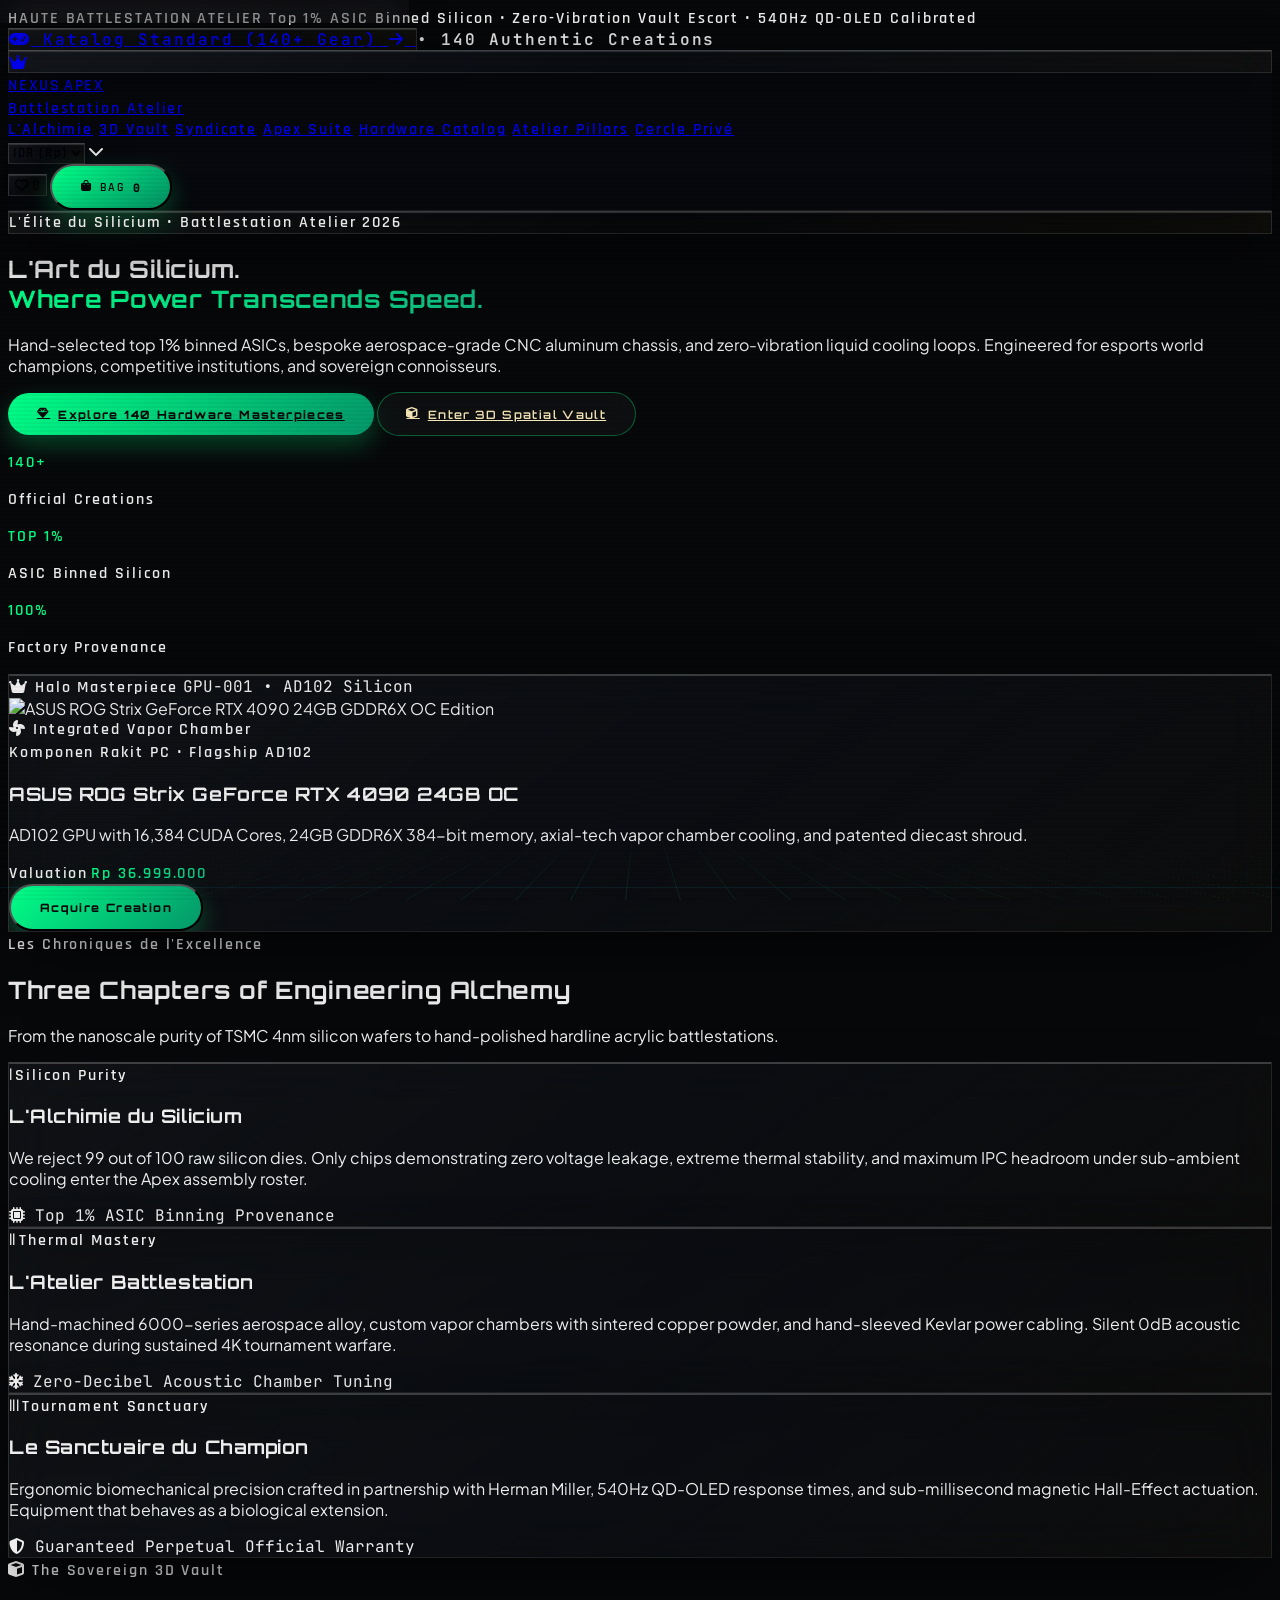
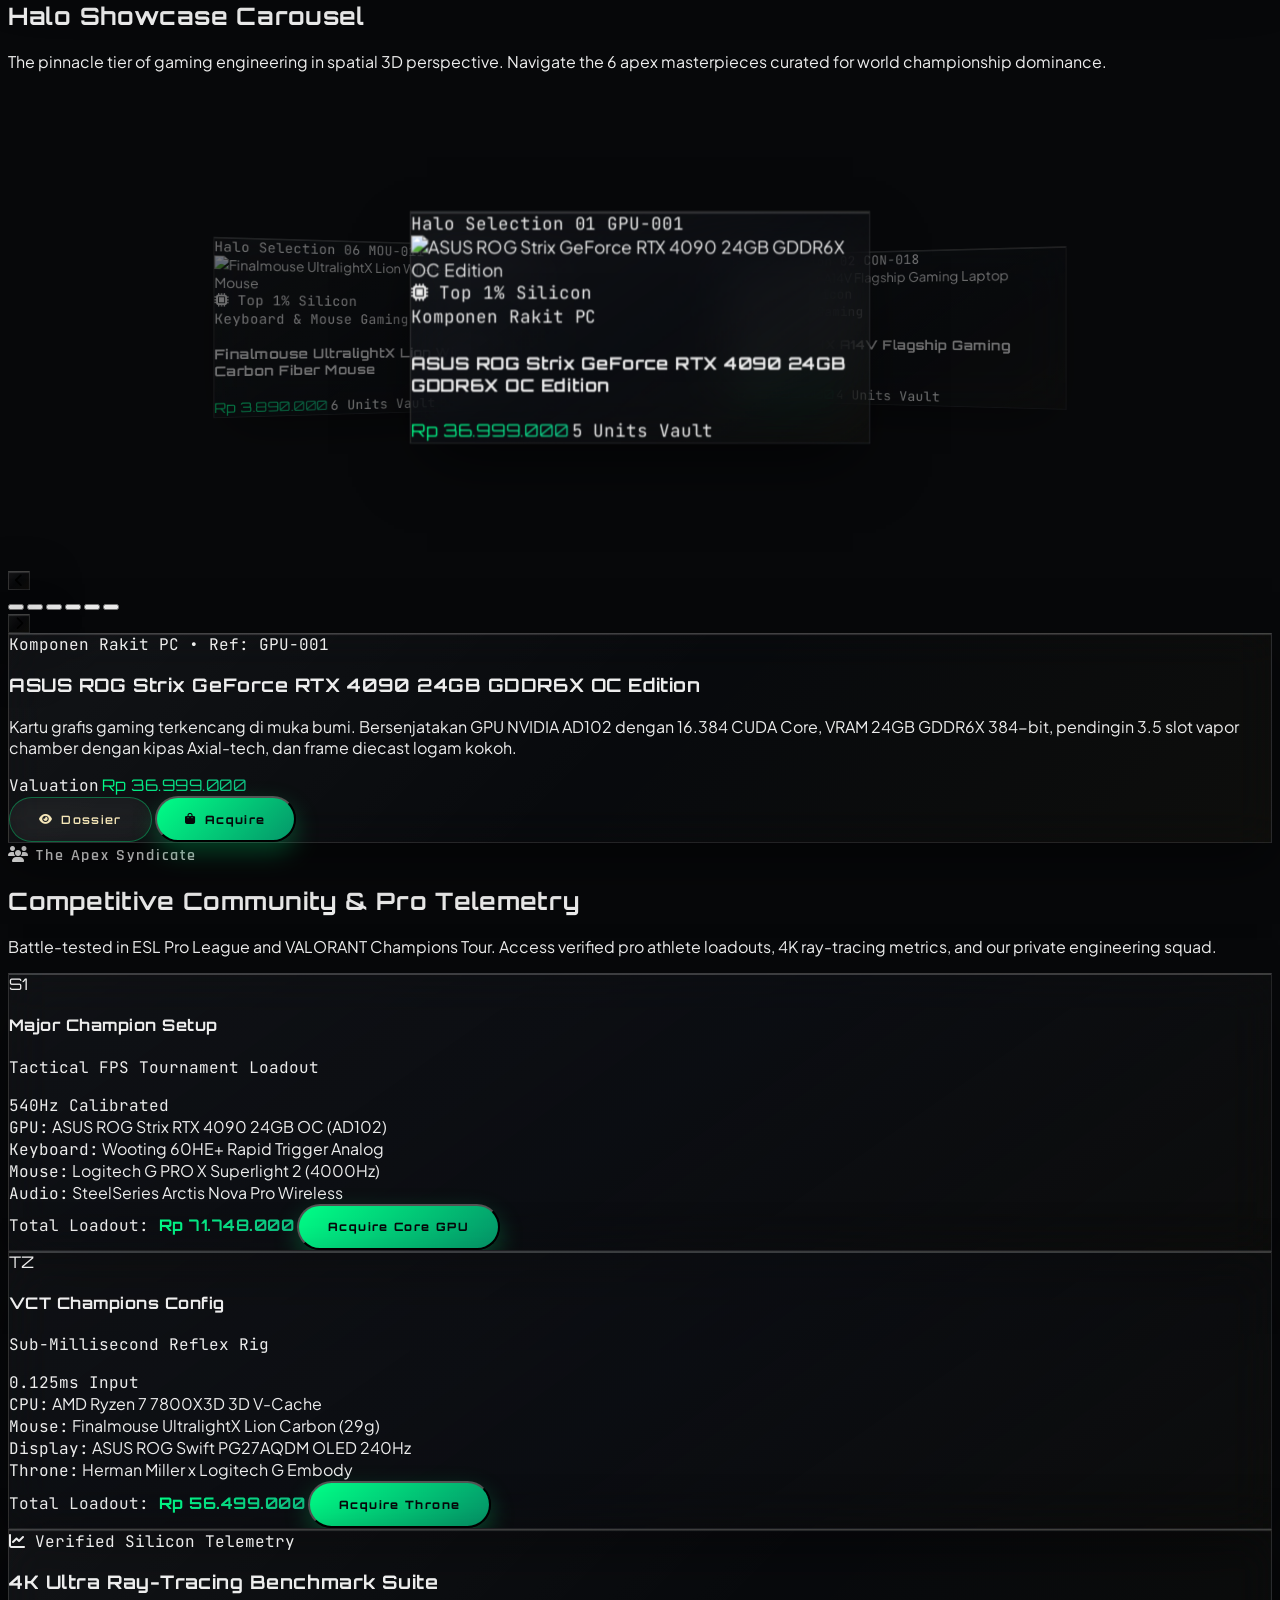
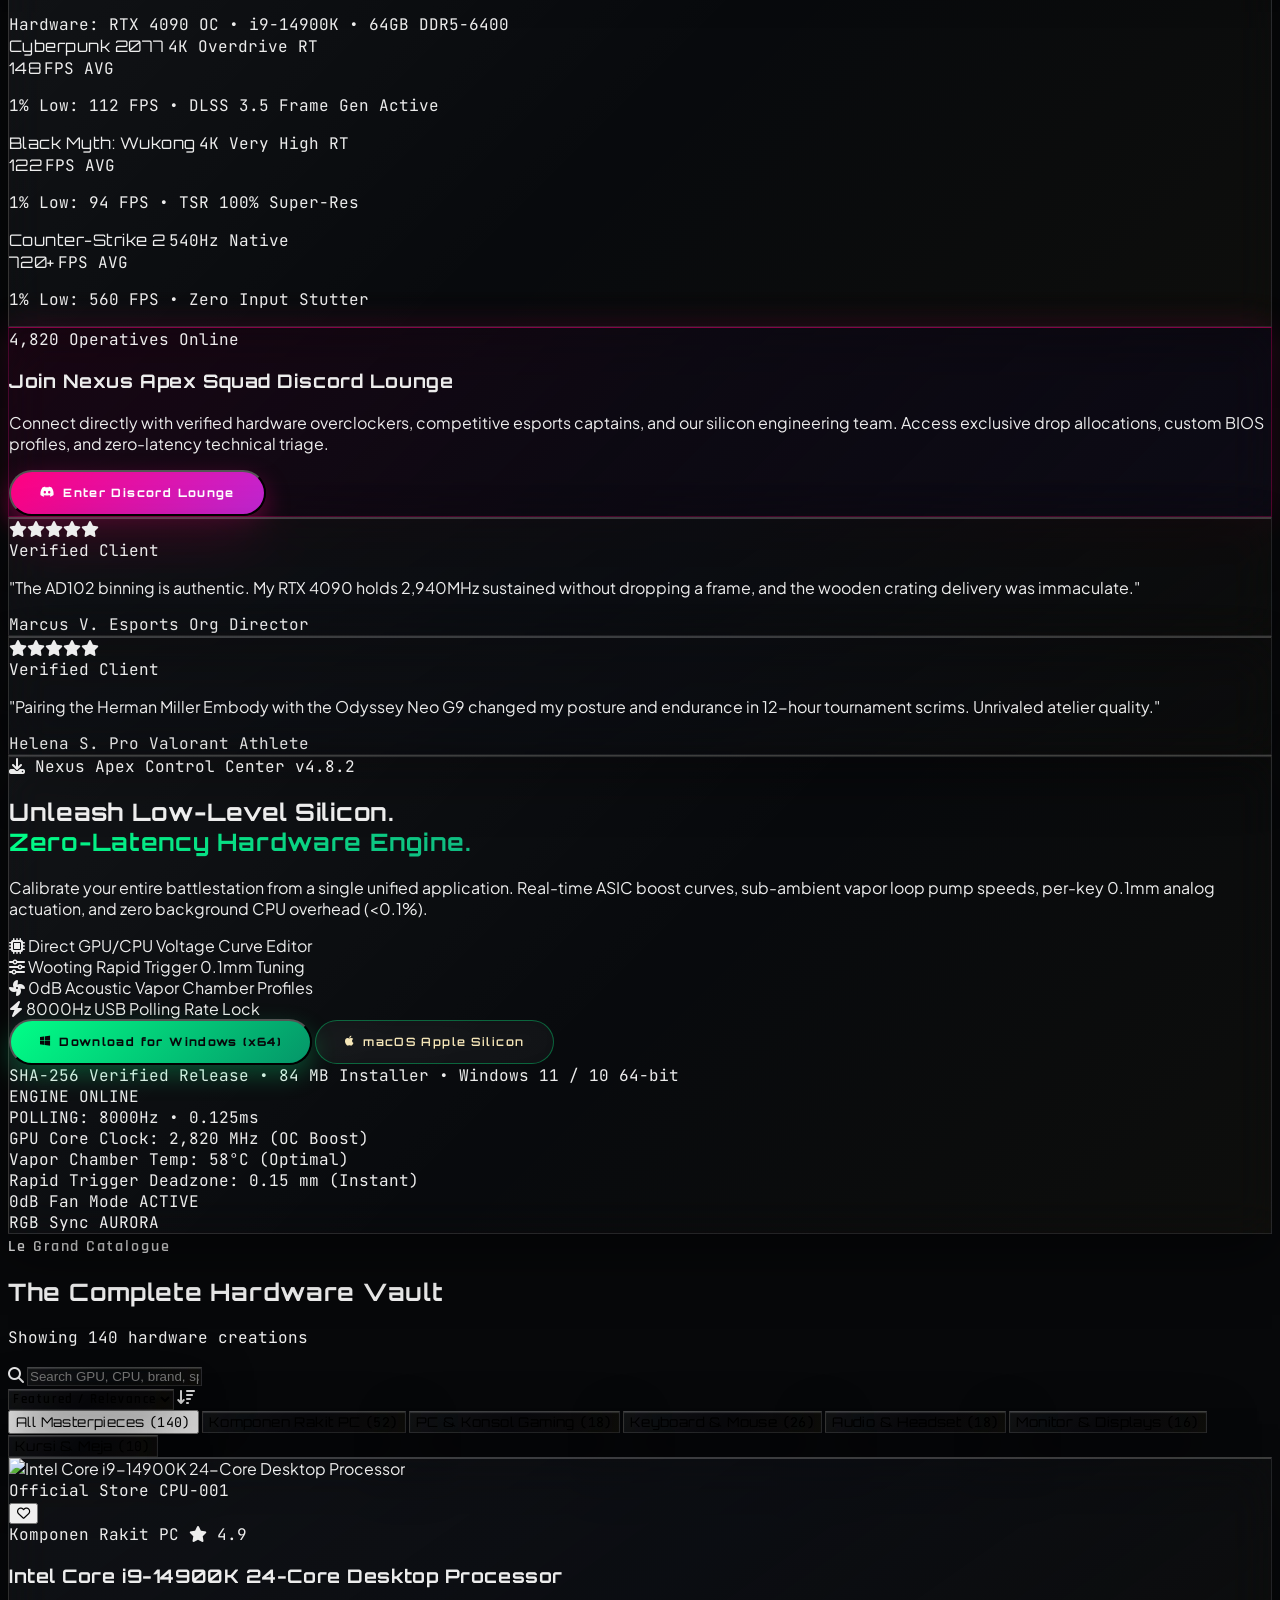
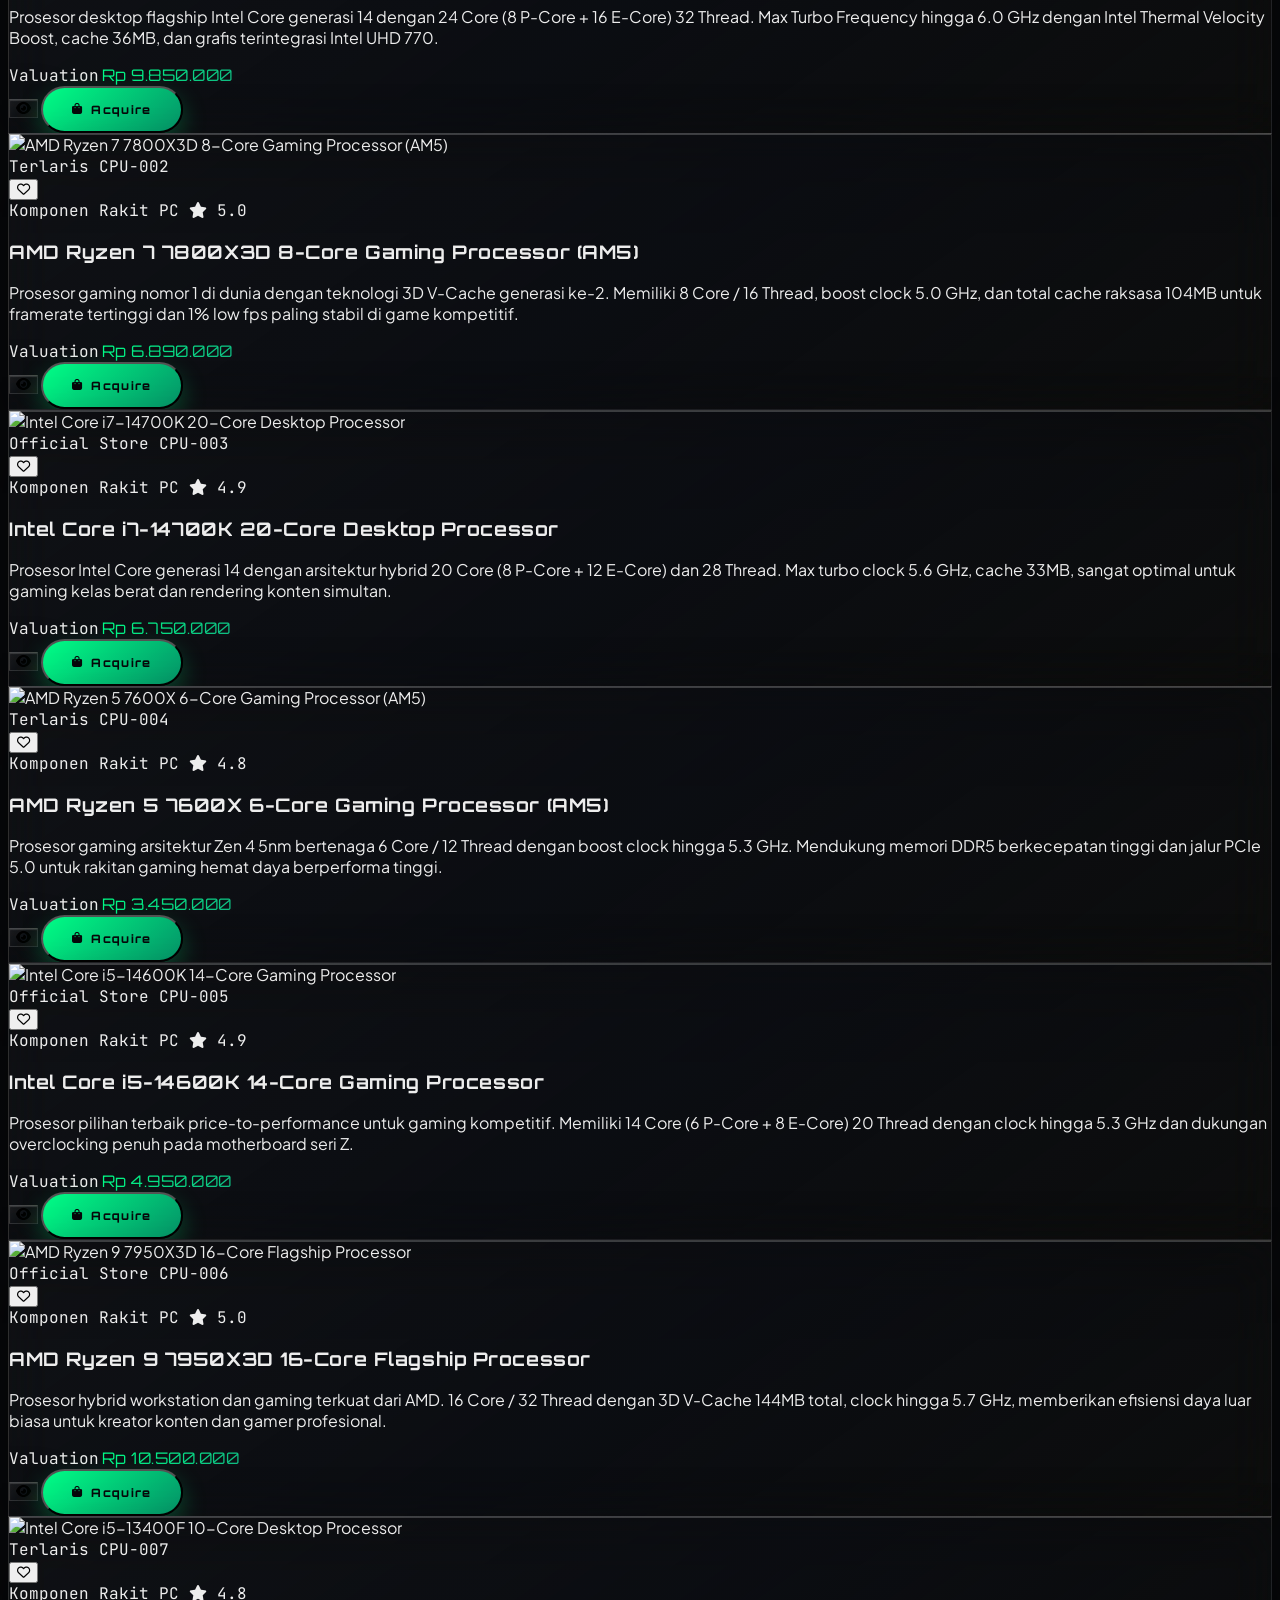
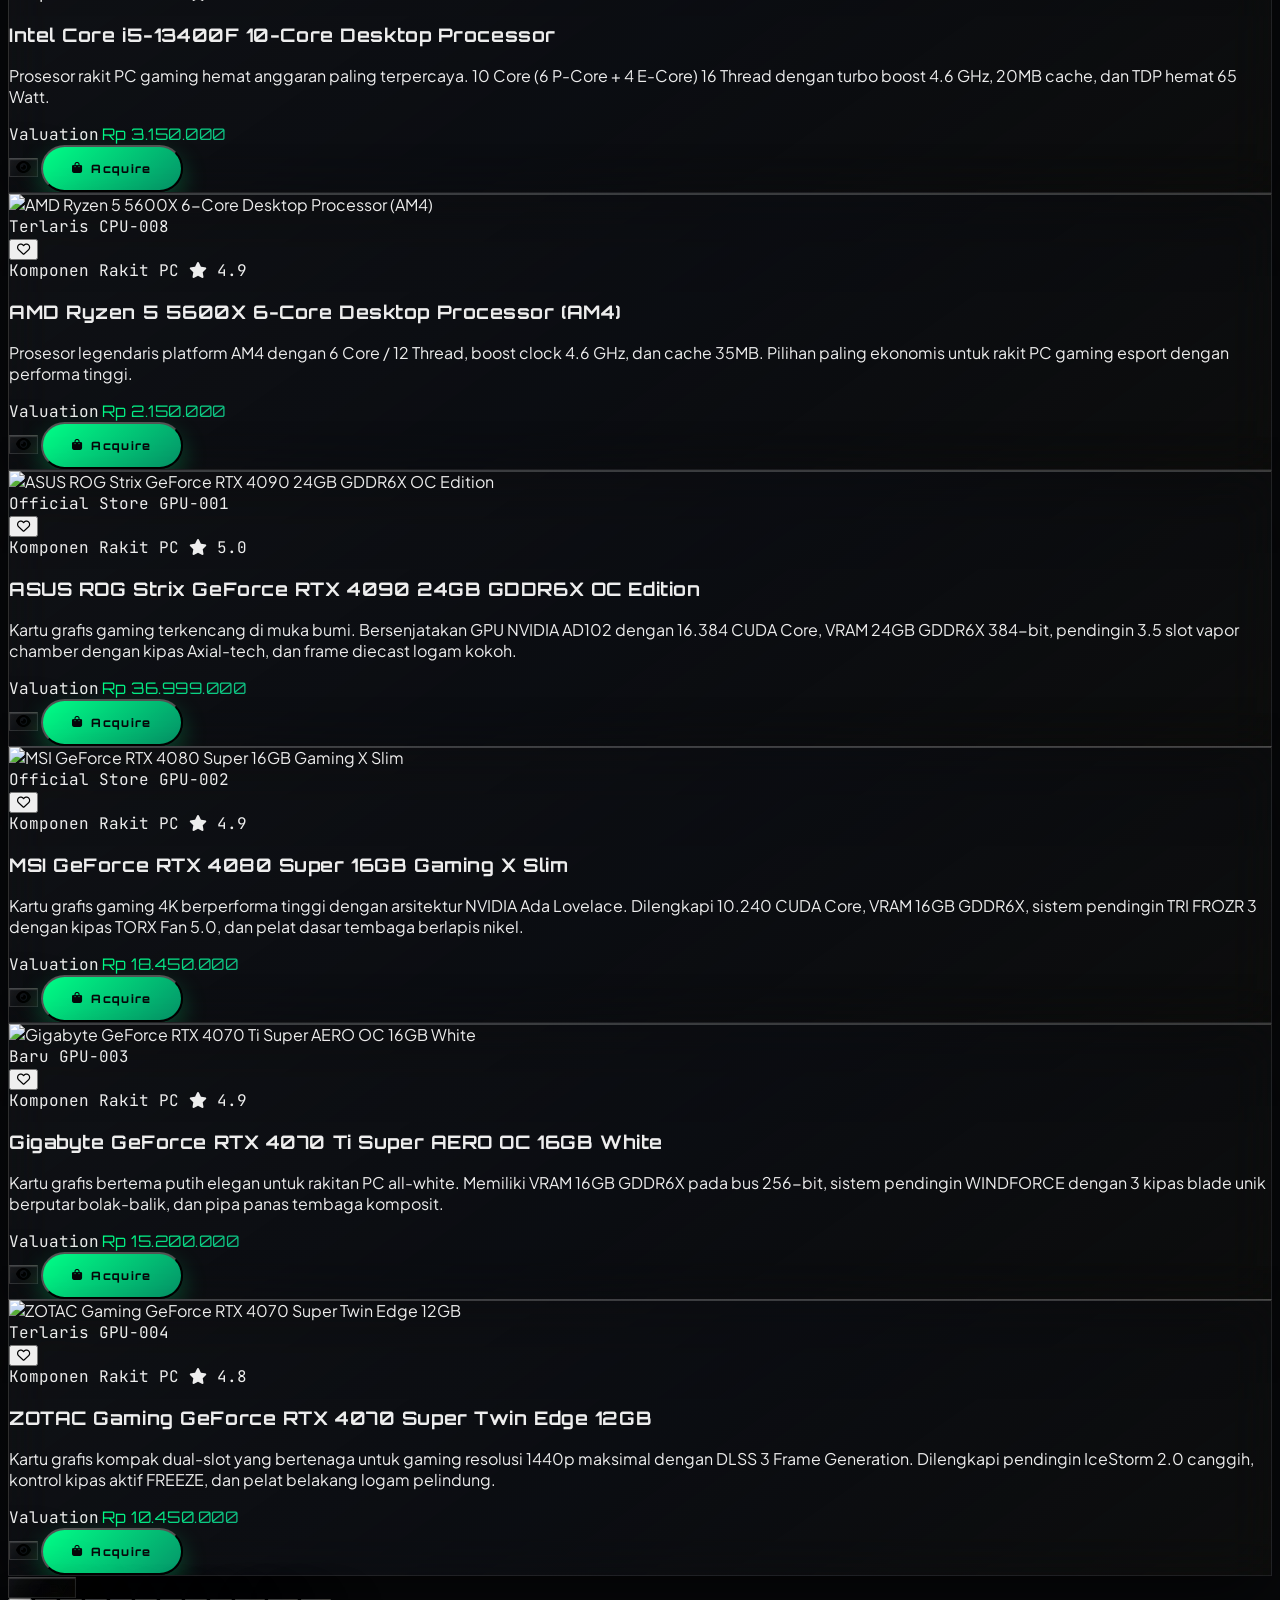
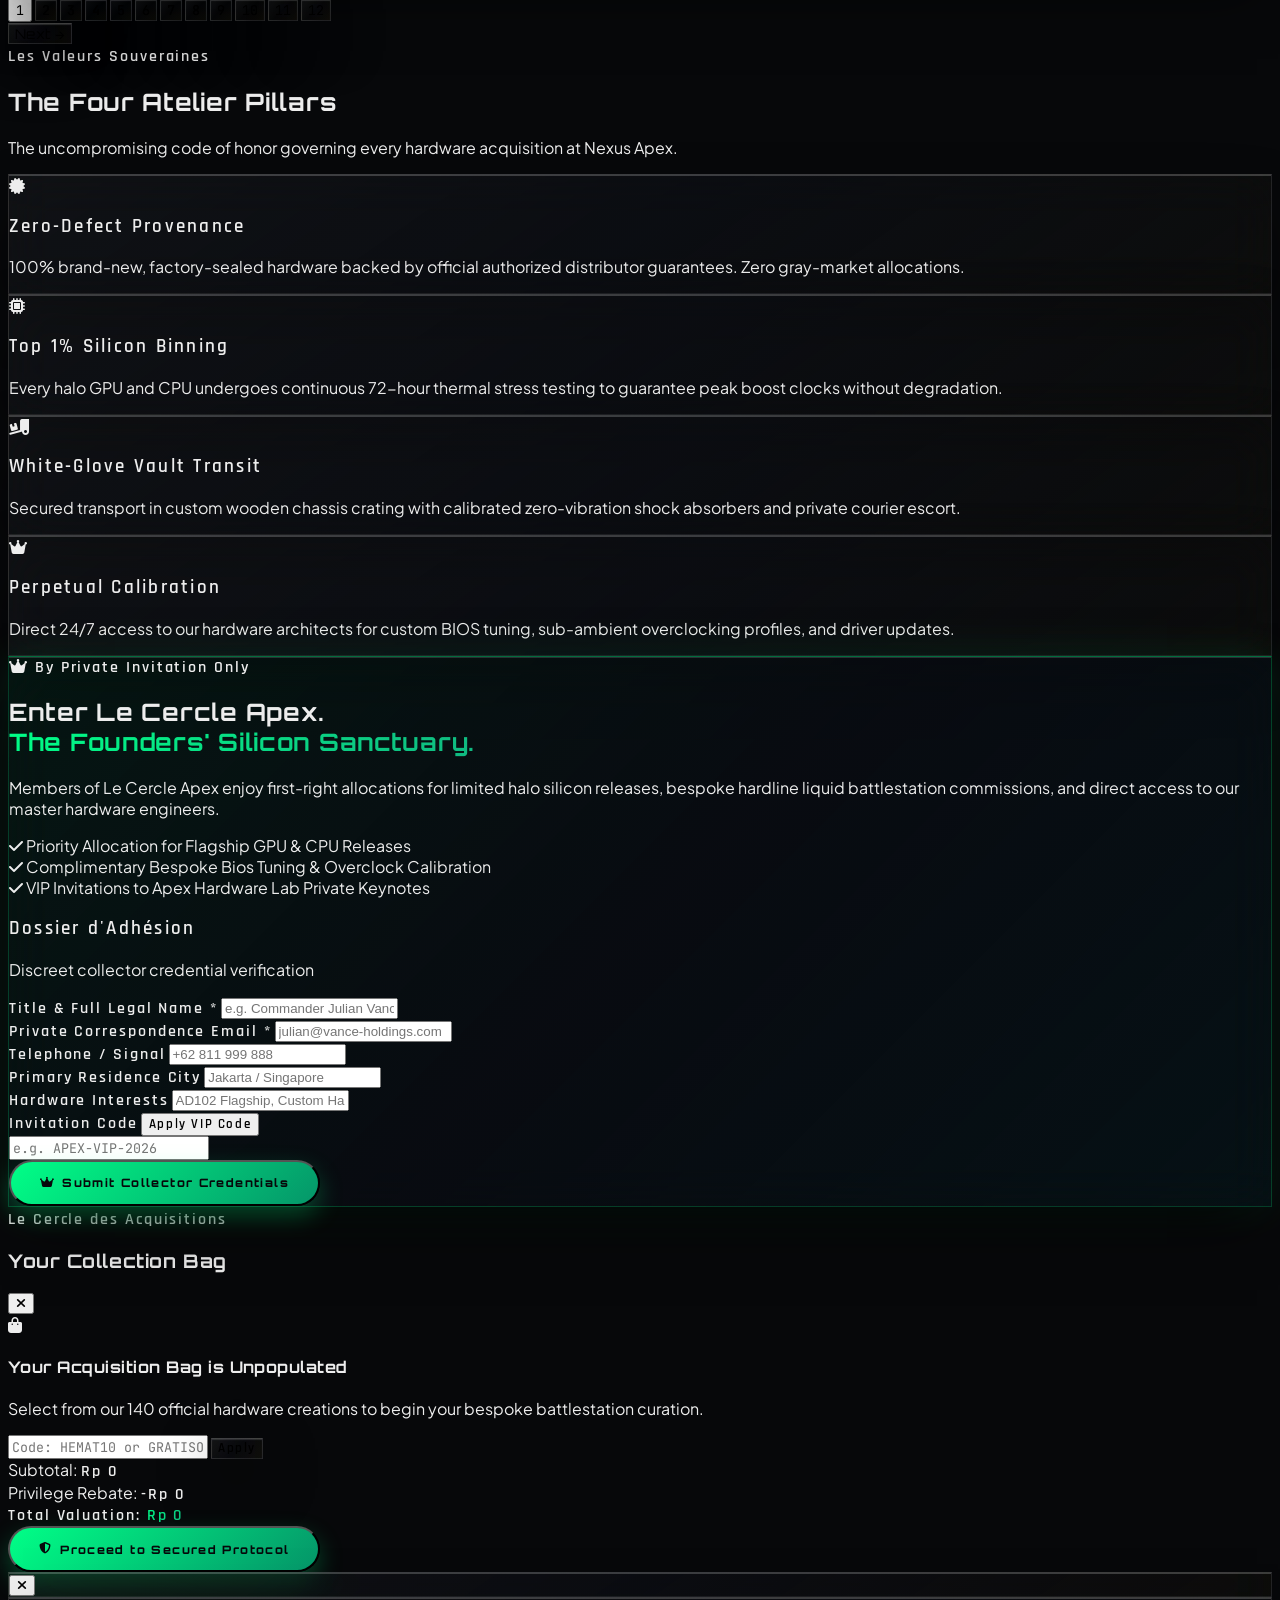
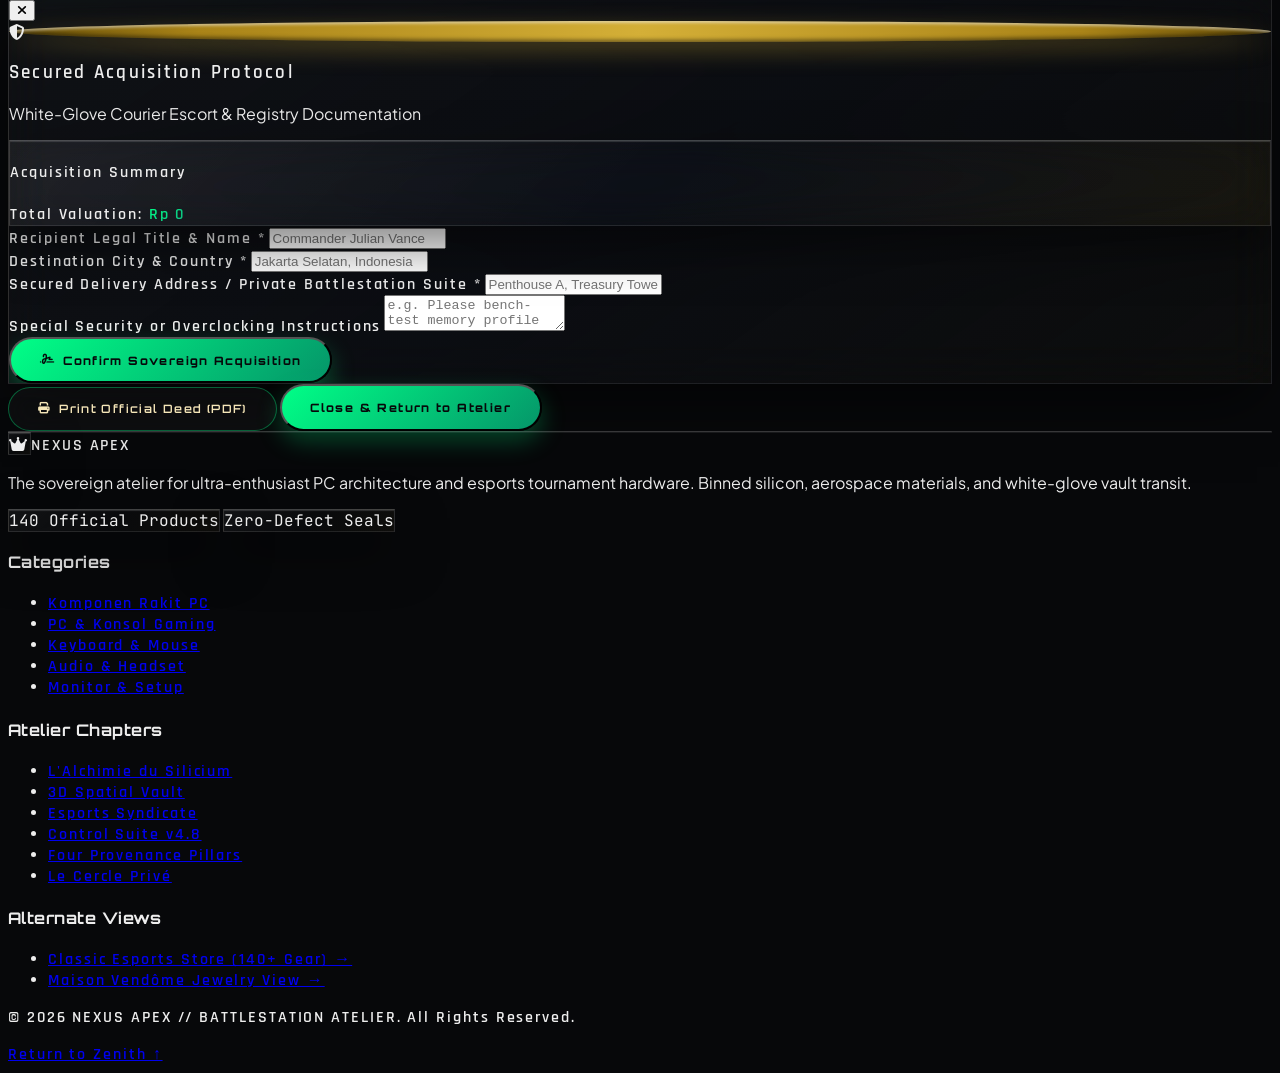
==== commit c037fabe: "fix(ui): eliminate full-screen pointer blocking backdrop and restore click interactivity across enti" ====
--- a/index.html
+++ b/index.html
@@ -1082,8 +1082,8 @@
   <!-- ============================================================
        SLIDE-OVER CONCIERGE ACQUISITION DRAWER (CART)
        ============================================================ -->
-  <div id="acquisitionDrawer" class="fixed inset-0 z-50 pointer-events-none transition-opacity duration-300">
-    <div id="acquisitionBackdrop" class="fixed inset-0 bg-[#07080a]/80 backdrop-blur-md opacity-0 transition-opacity duration-300 pointer-events-auto"></div>
+  <div id="acquisitionDrawer" class="fixed inset-0 z-50 hidden pointer-events-none transition-opacity duration-300">
+    <div id="acquisitionBackdrop" class="fixed inset-0 bg-[#07080a]/80 backdrop-blur-md opacity-0 transition-opacity duration-300 pointer-events-none"></div>
 
     <div id="acquisitionPanel" class="fixed inset-y-0 right-0 max-w-full w-full sm:w-[480px] bg-[#0c0e14] border-l border-white/10 shadow-2xl flex flex-col pointer-events-auto transform translate-x-full transition-transform duration-300 ease-out z-10">
       
--- a/css/luxury.css
+++ b/css/luxury.css
@@ -395,7 +395,8 @@
   transform-origin: bottom center;
   mask-image: linear-gradient(to top, rgba(0,0,0,0.9) 0%, rgba(0,0,0,0) 80%);
   -webkit-mask-image: linear-gradient(to top, rgba(0,0,0,0.9) 0%, rgba(0,0,0,0) 80%);
-  pointer-events: none;
+  pointer-events: none !important;
+  z-index: 1;
   animation: gridScroll 12s linear infinite;
 }
 
@@ -410,8 +411,8 @@
   inset: 0;
   background: linear-gradient(rgba(18, 16, 26, 0) 50%, rgba(0, 0, 0, 0.25) 50%);
   background-size: 100% 4px;
-  pointer-events: none;
-  z-index: 99;
+  pointer-events: none !important;
+  z-index: 1;
   opacity: 0.14;
 }
 
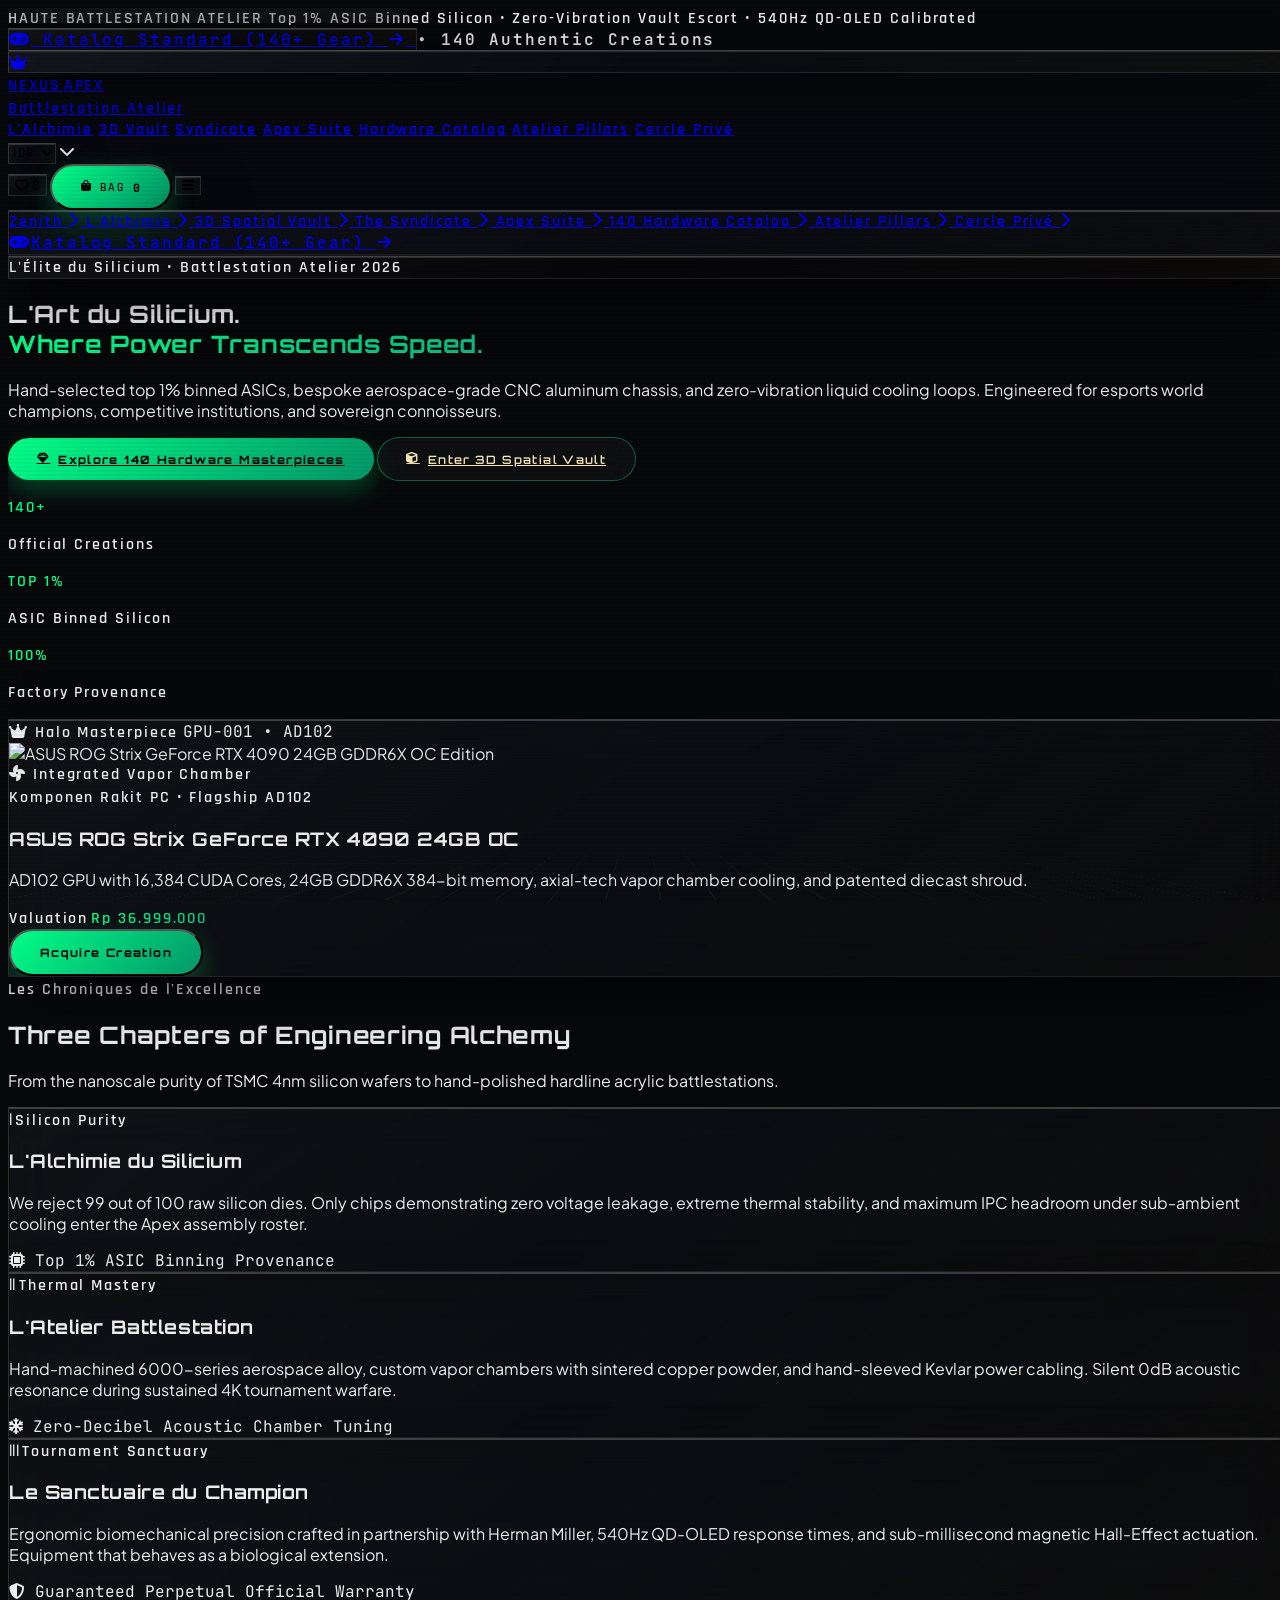
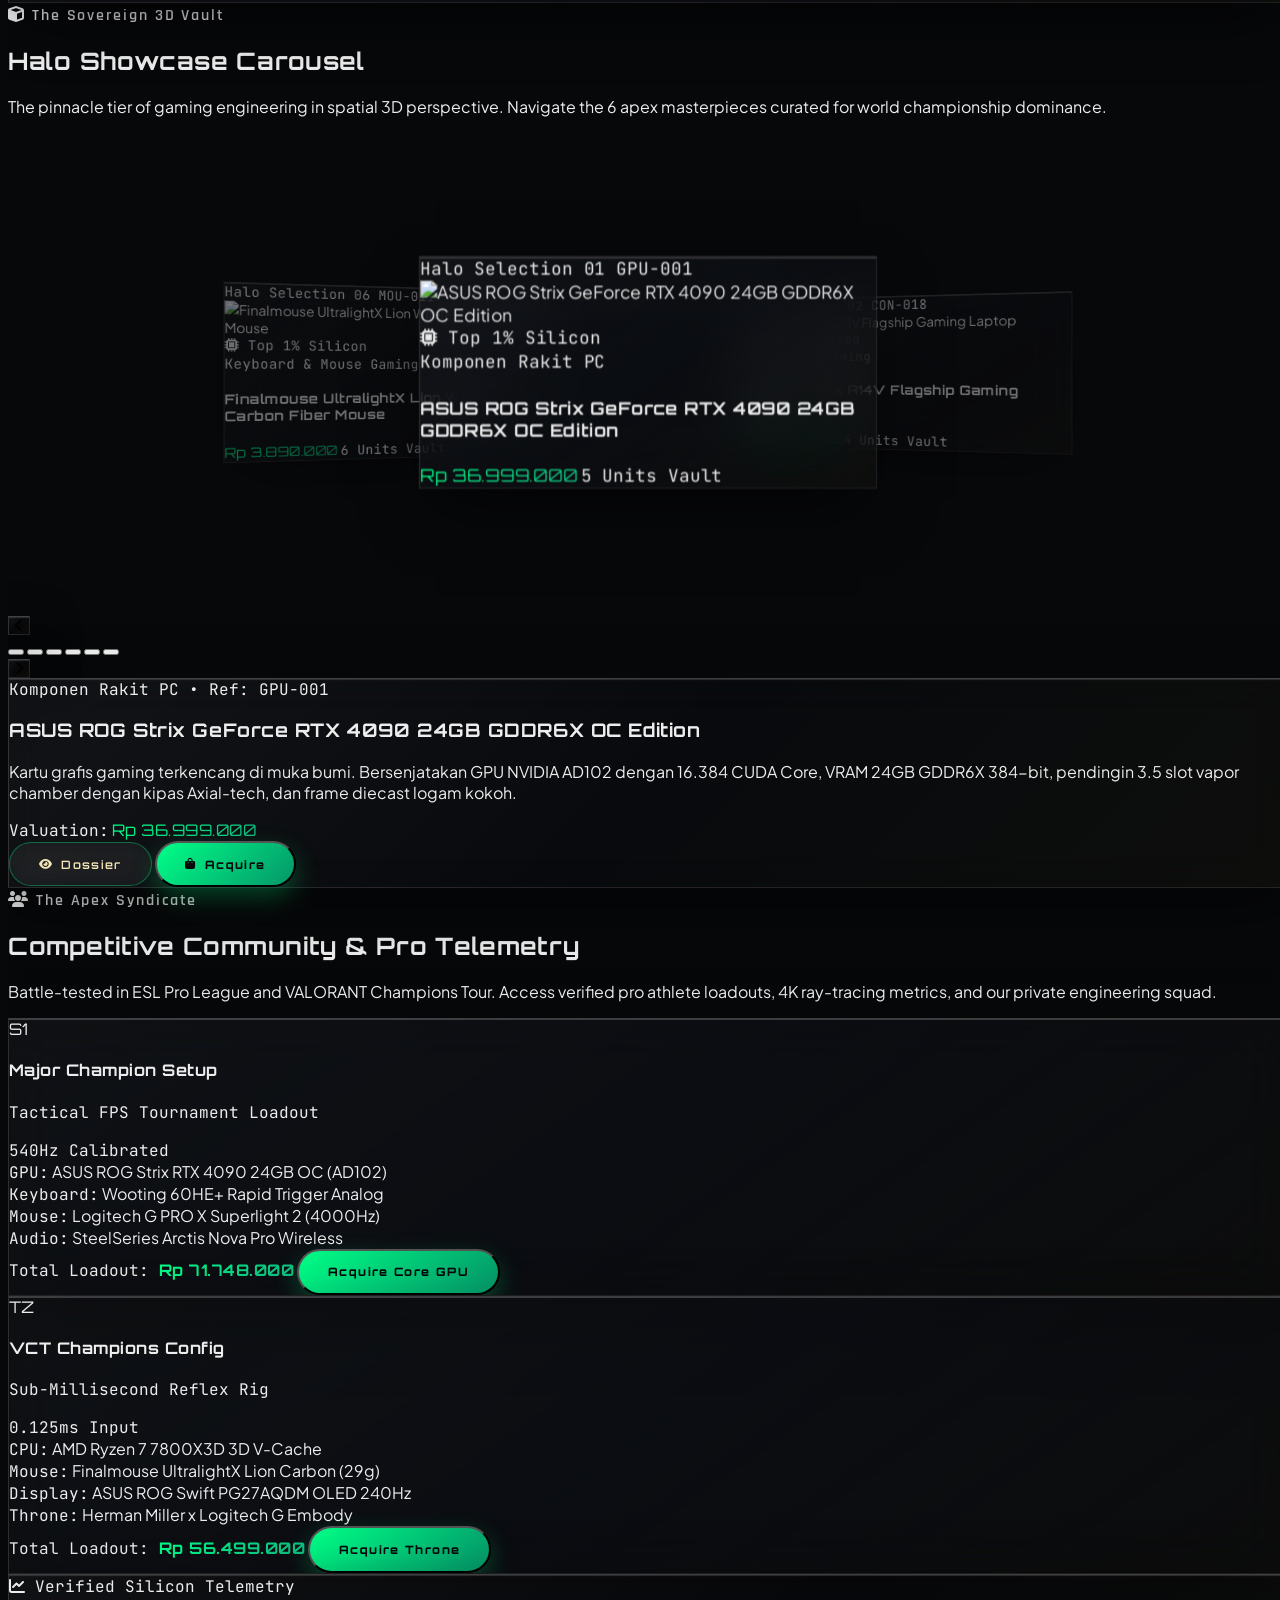
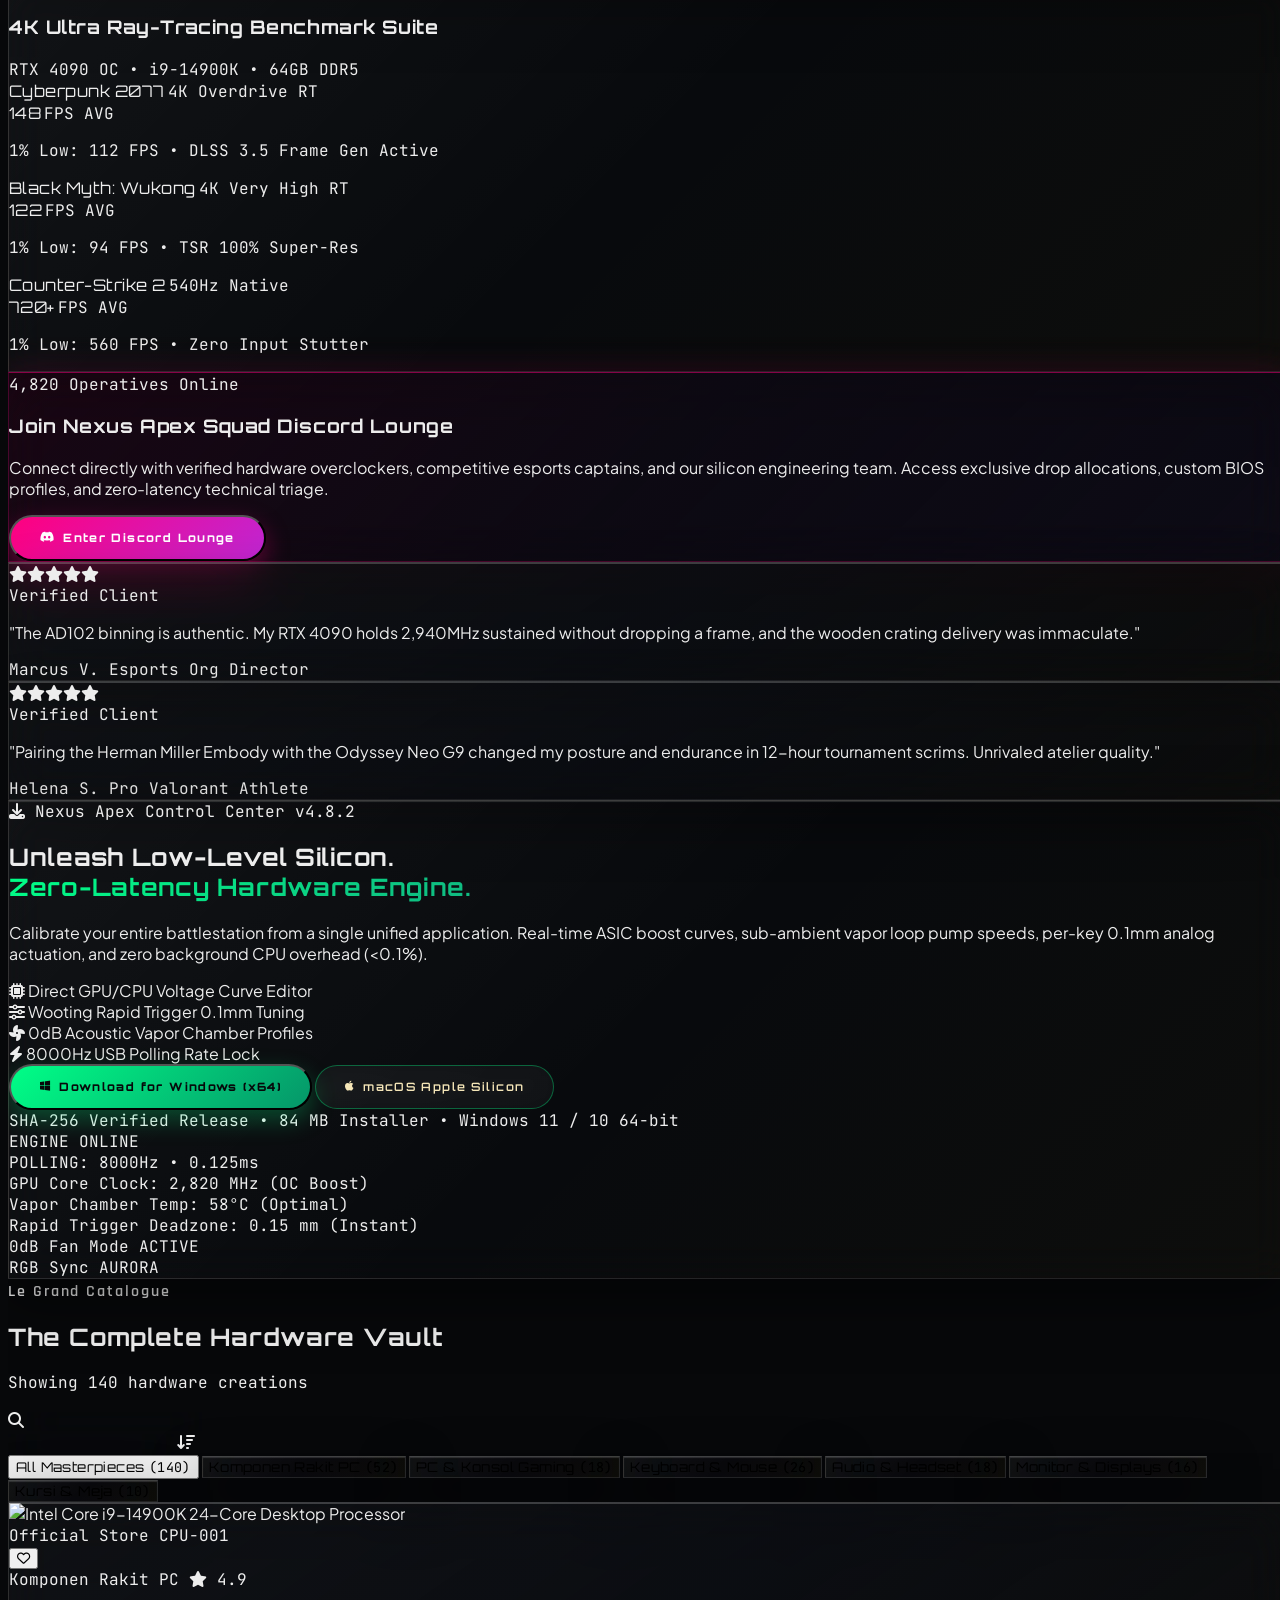
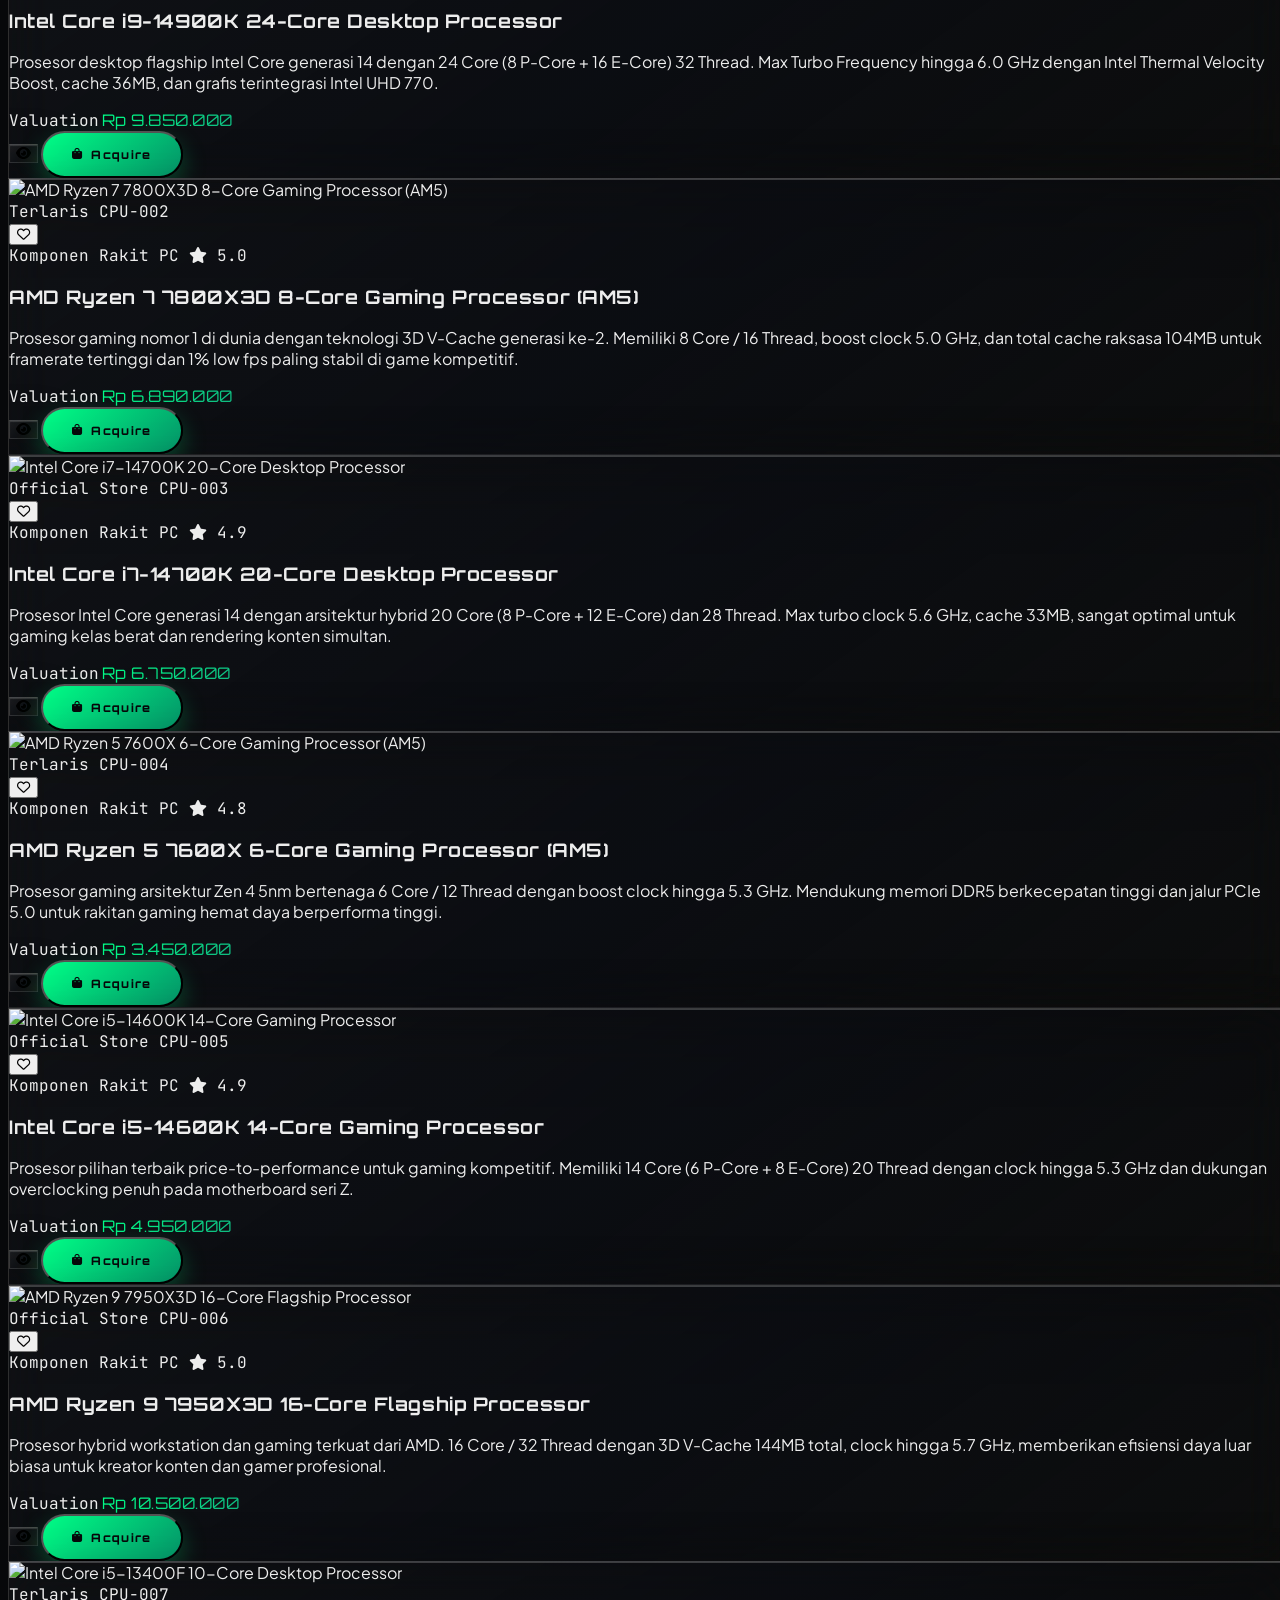
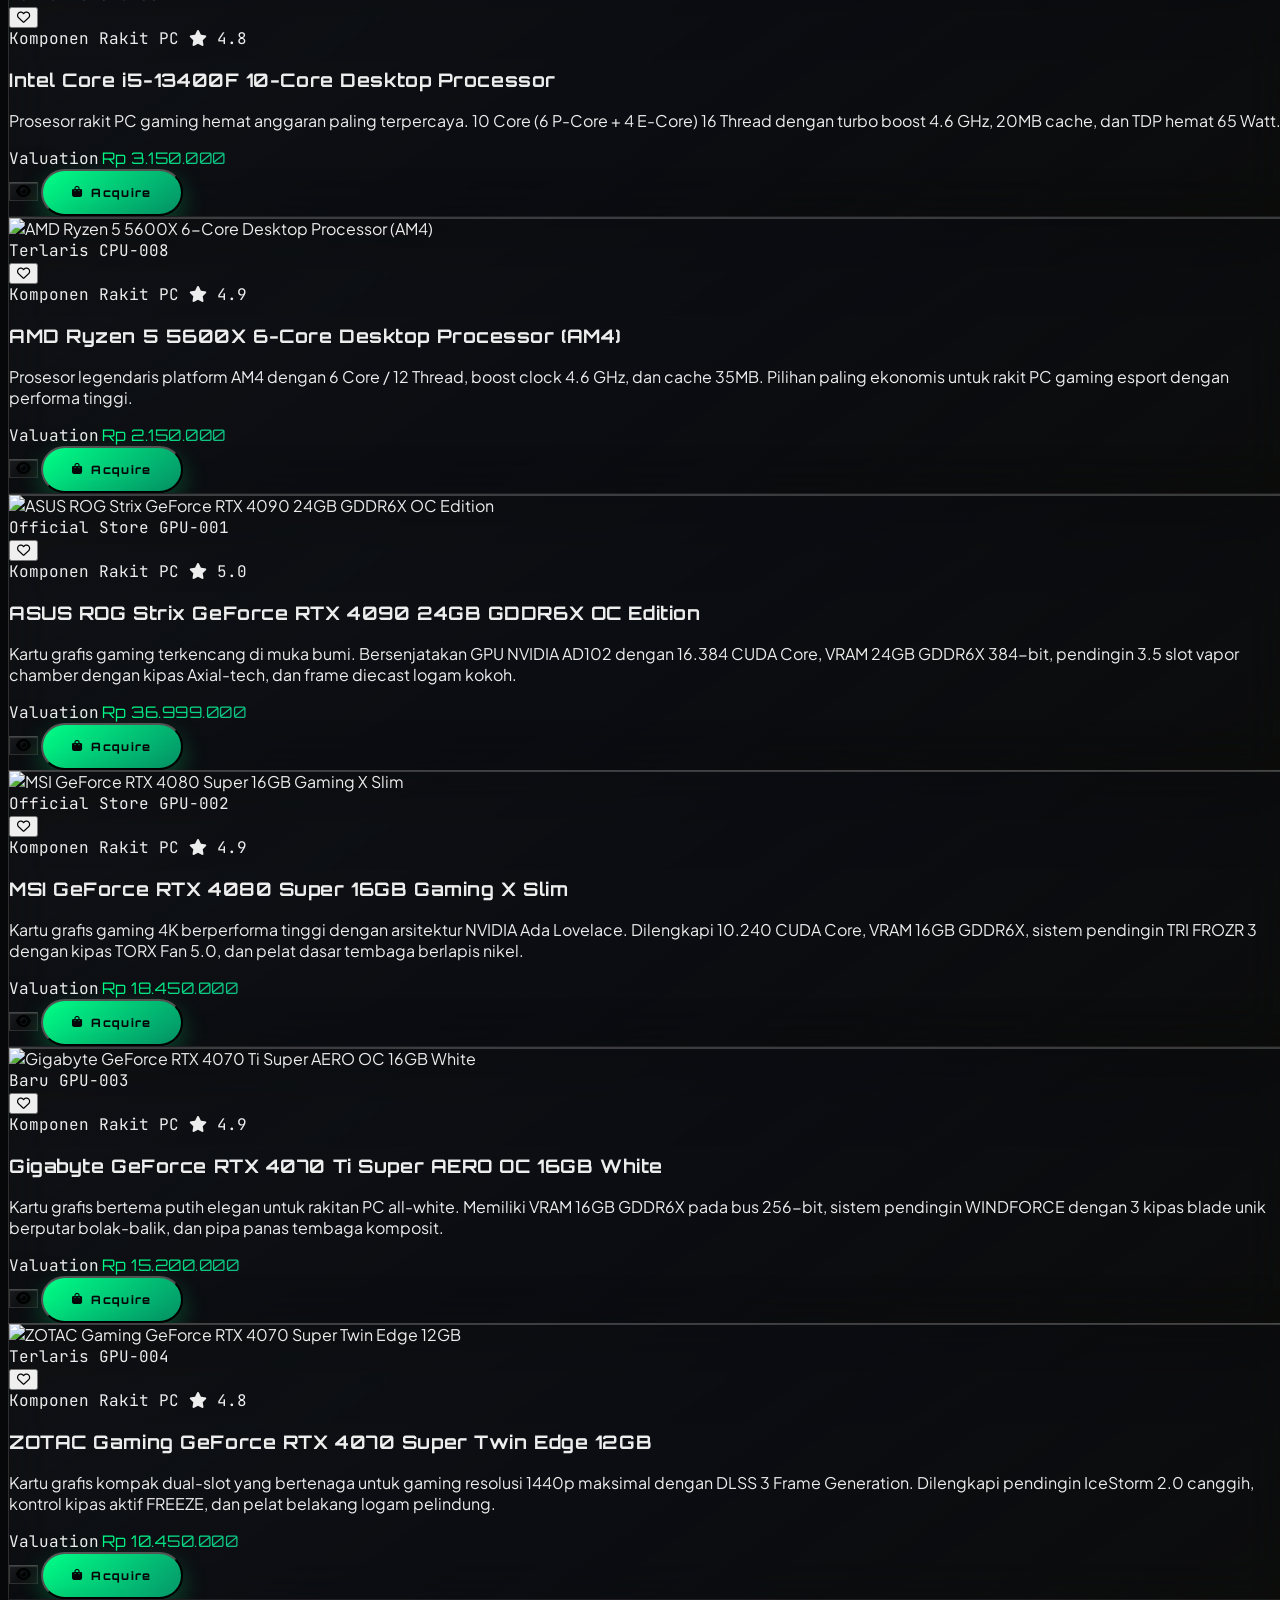
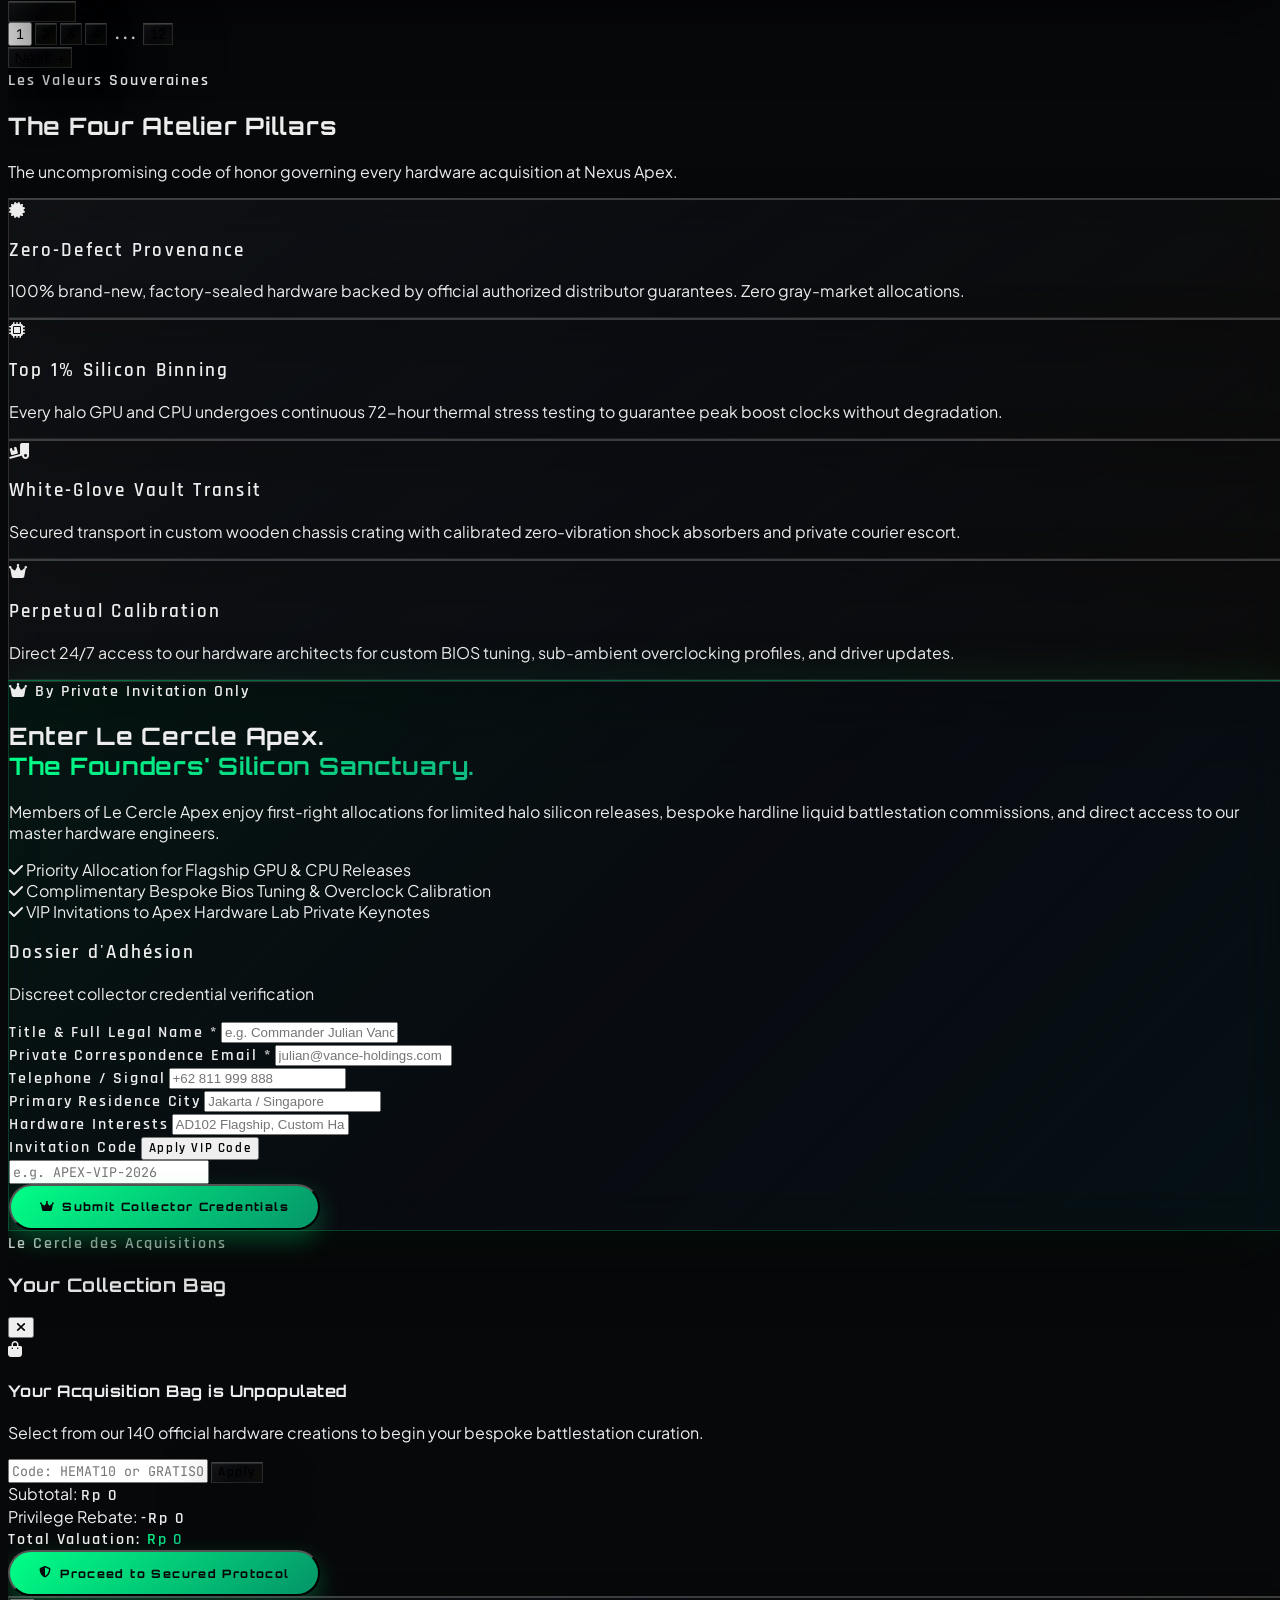
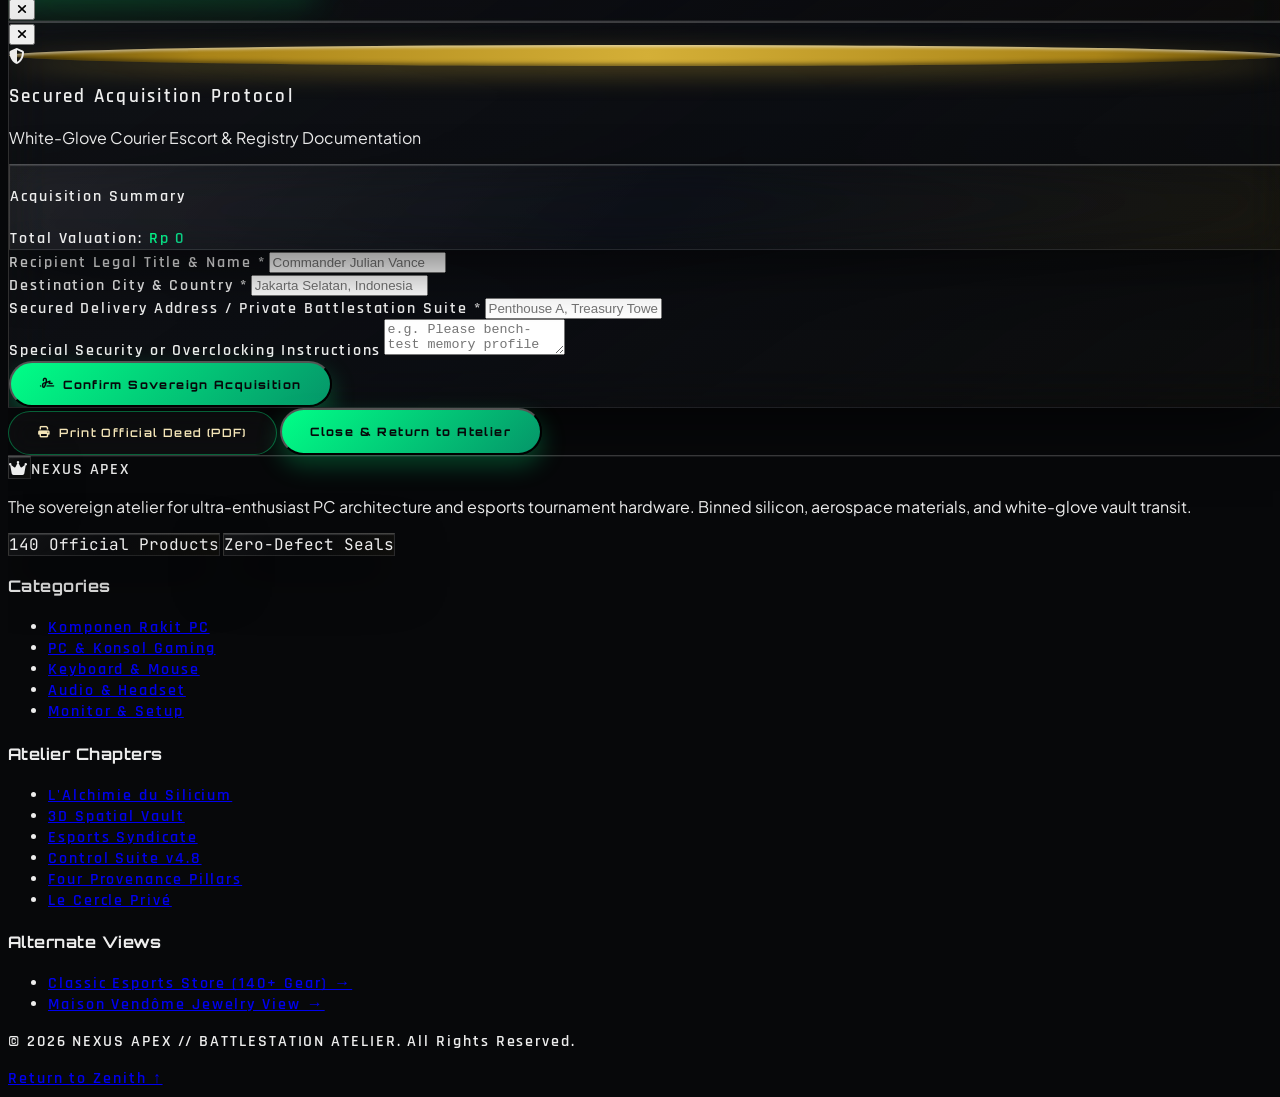
==== commit 663c4e46: "fix(mobile): resolve responsive overflow, smart pagination, touch swiping, and mobile navigation" ====
--- a/index.html
+++ b/index.html
@@ -76,10 +76,10 @@
   <!-- ============================================================
        TOP TELEMETRY & CROSS-NAVIGATION TICKER
        ============================================================ -->
-  <aside class="relative z-50 bg-[#090b10]/90 backdrop-blur-md text-zinc-300 text-[11px] font-cinzel py-2 px-4 border-b border-white/[0.08] tracking-widest uppercase">
-    <div class="max-w-7xl mx-auto flex items-center justify-between gap-4">
-      <div class="flex items-center gap-3">
-        <span class="inline-flex items-center gap-1.5 px-2.5 py-0.5 rounded-full bg-[#00ff87]/15 border border-[#00ff87]/40 text-[#00ff87] font-bold text-[9px] tracking-[0.2em]">
+  <aside class="relative z-50 bg-[#090b10]/90 backdrop-blur-md text-zinc-300 text-[10px] sm:text-[11px] font-cinzel py-2 px-3 sm:px-4 border-b border-white/[0.08] tracking-widest uppercase overflow-hidden">
+    <div class="max-w-7xl mx-auto flex items-center justify-between gap-2 sm:gap-4">
+      <div class="flex items-center gap-2 sm:gap-3 shrink-0">
+        <span class="inline-flex items-center gap-1.5 px-2.5 py-0.5 rounded-full bg-[#00ff87]/15 border border-[#00ff87]/40 text-[#00ff87] font-bold text-[9px] tracking-[0.2em] whitespace-nowrap">
           <span class="w-1.5 h-1.5 rounded-full bg-[#00ff87] animate-pulse"></span>
           HAUTE BATTLESTATION ATELIER
         </span>
@@ -88,10 +88,10 @@
         </span>
       </div>
 
-      <div class="flex items-center gap-4 text-xs font-mono">
-        <a href="gaming.html" class="px-2.5 py-0.5 rounded-full liquid-glass text-zinc-300 hover:text-[#00ff87] text-[10px] tracking-wider transition flex items-center gap-1.5">
+      <div class="flex items-center gap-2 sm:gap-4 text-xs font-mono shrink-0">
+        <a href="gaming.html" class="px-2.5 py-0.5 rounded-full liquid-glass text-zinc-300 hover:text-[#00ff87] text-[10px] tracking-wider transition flex items-center gap-1.5 whitespace-nowrap">
           <i class="fa-solid fa-gamepad text-[10px] text-[#00ff87]"></i>
-          <span>Katalog Standard (140+ Gear)</span>
+          <span><span class="hidden sm:inline">Katalog Standard </span>(140+ Gear)</span>
           <i class="fa-solid fa-arrow-right text-[8px]"></i>
         </a>
         <span class="text-zinc-600 hidden sm:inline">•</span>
@@ -104,23 +104,23 @@
        LIQUID GLASS STICKY NAVIGATION BAR
        ============================================================ -->
   <header class="sticky top-0 z-40 liquid-glass-nav transition-all duration-300">
-    <div class="max-w-7xl mx-auto px-4 sm:px-6 lg:px-8">
-      <div class="flex items-center justify-between h-20 gap-4">
+    <div class="max-w-7xl mx-auto px-3 sm:px-6 lg:px-8">
+      <div class="flex items-center justify-between h-16 sm:h-20 gap-2 sm:gap-4">
         
         <!-- Brand Insignia -->
-        <a href="#hero" class="flex items-center gap-3 group">
-          <div class="relative w-11 h-11 rounded-2xl liquid-glass border border-[#00ff87]/40 flex items-center justify-center text-[#00ff87] shadow-[0_0_20px_rgba(0,255,135,0.25)] group-hover:shadow-[0_0_25px_rgba(0,255,135,0.45)] transition-all duration-300">
-            <i class="fa-solid fa-crown text-base group-hover:scale-110 transition-transform"></i>
+        <a href="#hero" class="flex items-center gap-2.5 sm:gap-3 group shrink-0">
+          <div class="relative w-9 h-9 sm:w-11 sm:h-11 rounded-xl sm:rounded-2xl liquid-glass border border-[#00ff87]/40 flex items-center justify-center text-[#00ff87] shadow-[0_0_20px_rgba(0,255,135,0.25)] group-hover:shadow-[0_0_25px_rgba(0,255,135,0.45)] transition-all duration-300">
+            <i class="fa-solid fa-crown text-sm sm:text-base group-hover:scale-110 transition-transform"></i>
             <span class="absolute -top-1 -right-1 w-2.5 h-2.5 bg-[#00ff87] rounded-full animate-ping opacity-75"></span>
           </div>
           <div>
-            <div class="flex items-center gap-2">
-              <span class="font-cinzel text-xl sm:text-2xl font-black tracking-[0.25em] text-white">NEXUS</span>
-              <span class="text-[10px] font-cinzel font-black tracking-[0.3em] px-1.5 py-0.5 rounded bg-gradient-to-r from-[#00ff87] to-[#00f0ff] text-[#07080a] uppercase shadow-sm">
+            <div class="flex items-center gap-1.5 sm:gap-2">
+              <span class="font-cinzel text-lg sm:text-2xl font-black tracking-[0.2em] sm:tracking-[0.25em] text-white">NEXUS</span>
+              <span class="text-[9px] sm:text-[10px] font-cinzel font-black tracking-[0.25em] sm:tracking-[0.3em] px-1.5 py-0.5 rounded bg-gradient-to-r from-[#00ff87] to-[#00f0ff] text-[#07080a] uppercase shadow-sm">
                 APEX
               </span>
             </div>
-            <span class="text-[9px] uppercase tracking-[0.3em] text-[#00ff87] font-cinzel block -mt-1 font-semibold">
+            <span class="text-[8px] sm:text-[9px] uppercase tracking-[0.25em] sm:tracking-[0.3em] text-[#00ff87] font-cinzel block -mt-0.5 sm:-mt-1 font-semibold">
               Battlestation Atelier
             </span>
           </div>
@@ -137,33 +137,33 @@
           <a href="#membership" class="hover:text-[#00ff87] transition">Cercle Privé</a>
         </nav>
 
-        <!-- Right Controls: Currency, Wishlist, Bag -->
-        <div class="flex items-center gap-2.5 sm:gap-3.5">
+        <!-- Right Controls: Currency, Wishlist, Bag, Mobile Menu Toggle -->
+        <div class="flex items-center gap-2 sm:gap-3.5 shrink-0">
           
           <!-- Tri-Currency Devise Switcher -->
           <div class="relative">
             <select 
               id="currencySelector" 
-              class="liquid-glass text-xs text-[#00ff87] font-cinzel px-3 py-1.5 rounded-full border border-white/10 focus:outline-none focus:border-[#00ff87] cursor-pointer appearance-none pr-7 tracking-wider"
+              class="liquid-glass text-[11px] sm:text-xs text-[#00ff87] font-cinzel px-2.5 sm:px-3 py-1.5 rounded-full border border-white/10 focus:outline-none focus:border-[#00ff87] cursor-pointer appearance-none pr-6 sm:pr-7 tracking-wider"
               title="Devise / Currency"
             >
-              <option value="IDR" class="bg-[#0a0c12] text-white">IDR (Rp)</option>
-              <option value="USD" class="bg-[#0a0c12] text-white">USD ($)</option>
-              <option value="EUR" class="bg-[#0a0c12] text-white">EUR (€)</option>
+              <option value="IDR" class="bg-[#0a0c12] text-white">IDR</option>
+              <option value="USD" class="bg-[#0a0c12] text-white">USD</option>
+              <option value="EUR" class="bg-[#0a0c12] text-white">EUR</option>
             </select>
-            <i class="fa-solid fa-chevron-down absolute right-2.5 top-3 text-[9px] text-[#00ff87] pointer-events-none"></i>
+            <i class="fa-solid fa-chevron-down absolute right-2 sm:right-2.5 top-2.5 sm:top-3 text-[8px] sm:text-[9px] text-[#00ff87] pointer-events-none"></i>
           </div>
 
           <!-- Private Viewing Salon Wishlist Button -->
           <button 
             id="navWishlistBtn" 
-            class="relative w-10 h-10 rounded-full liquid-glass text-zinc-300 hover:text-[#f43f5e] flex items-center justify-center transition border border-white/10 hover:border-[#f43f5e]/40 cursor-pointer"
+            class="relative w-9 h-9 sm:w-10 sm:h-10 rounded-full liquid-glass text-zinc-300 hover:text-[#f43f5e] flex items-center justify-center transition border border-white/10 hover:border-[#f43f5e]/40 cursor-pointer"
             title="Salon Privé / Private Viewings"
           >
-            <i class="fa-regular fa-heart text-sm"></i>
+            <i class="fa-regular fa-heart text-xs sm:text-sm"></i>
             <span 
               id="navWishlistBadge" 
-              class="hidden absolute -top-1 -right-1 bg-[#f43f5e] text-white text-[10px] font-black w-4 h-4 rounded-full flex items-center justify-center font-mono shadow-md"
+              class="hidden absolute -top-1 -right-1 bg-[#f43f5e] text-white text-[9px] sm:text-[10px] font-black w-4 h-4 rounded-full flex items-center justify-center font-mono shadow-md"
             >
               0
             </span>
@@ -172,22 +172,80 @@
           <!-- Acquisition Bag Button -->
           <button 
             id="navCartBtn" 
-            class="relative flex items-center gap-2.5 h-10 px-4 rounded-full btn-luxury-emerald cursor-pointer"
+            class="relative flex items-center gap-1.5 sm:gap-2.5 h-9 sm:h-10 px-3 sm:px-4 rounded-full btn-luxury-emerald cursor-pointer"
             title="Acquisition Bag"
           >
             <i class="fa-solid fa-bag-shopping text-xs"></i>
-            <span class="hidden sm:inline font-cinzel text-[11px] tracking-widest font-black">BAG</span>
+            <span class="hidden md:inline font-cinzel text-[11px] tracking-widest font-black">BAG</span>
             <span 
               id="navCartBadge" 
-              class="hidden bg-[#07080a] text-[#00ff87] border border-[#00ff87]/60 text-[10px] font-bold w-4 h-4 rounded-full flex items-center justify-center font-mono"
+              class="hidden bg-[#07080a] text-[#00ff87] border border-[#00ff87]/60 text-[9px] sm:text-[10px] font-bold w-4 h-4 rounded-full flex items-center justify-center font-mono"
             >
               0
             </span>
           </button>
 
-        </div>
-
-      </div>
+          <!-- Mobile Hamburger Toggle Button -->
+          <button 
+            id="mobileMenuToggleBtn" 
+            class="xl:hidden w-9 h-9 sm:w-10 sm:h-10 rounded-full liquid-glass text-zinc-300 hover:text-[#00ff87] flex items-center justify-center transition border border-white/10 hover:border-[#00ff87]/50 cursor-pointer"
+            title="Open Navigation Menu"
+            aria-label="Toggle navigation menu"
+          >
+            <i id="mobileMenuIcon" class="fa-solid fa-bars text-xs sm:text-sm"></i>
+          </button>
+
+        </div>
+
+      </div>
+
+      <!-- Mobile Dropdown Navigation Menu -->
+      <div 
+        id="mobileNavMenu" 
+        class="hidden xl:hidden border-t border-white/10 py-4 px-2 space-y-1 liquid-glass-card rounded-2xl my-2 shadow-2xl backdrop-blur-2xl bg-[#090b12]/95 transition-all duration-300"
+      >
+        <nav class="flex flex-col space-y-1 text-xs font-cinzel tracking-[0.2em] uppercase">
+          <a href="#hero" class="mobile-nav-link px-4 py-2.5 rounded-xl hover:bg-white/5 text-zinc-300 hover:text-[#00ff87] flex items-center justify-between transition">
+            <span>Zenith</span>
+            <i class="fa-solid fa-chevron-right text-[10px] text-zinc-500"></i>
+          </a>
+          <a href="#alchemy" class="mobile-nav-link px-4 py-2.5 rounded-xl hover:bg-white/5 text-zinc-300 hover:text-[#00ff87] flex items-center justify-between transition">
+            <span>L'Alchimie</span>
+            <i class="fa-solid fa-chevron-right text-[10px] text-zinc-500"></i>
+          </a>
+          <a href="#showcase" class="mobile-nav-link px-4 py-2.5 rounded-xl hover:bg-white/5 text-zinc-300 hover:text-[#00ff87] flex items-center justify-between transition">
+            <span>3D Spatial Vault</span>
+            <i class="fa-solid fa-chevron-right text-[10px] text-zinc-500"></i>
+          </a>
+          <a href="#community" class="mobile-nav-link px-4 py-2.5 rounded-xl hover:bg-white/5 text-zinc-300 hover:text-[#00f0ff] flex items-center justify-between transition">
+            <span>The Syndicate</span>
+            <i class="fa-solid fa-chevron-right text-[10px] text-zinc-500"></i>
+          </a>
+          <a href="#download-app" class="mobile-nav-link px-4 py-2.5 rounded-xl hover:bg-white/5 text-zinc-300 hover:text-[#ff007f] flex items-center justify-between transition">
+            <span>Apex Suite</span>
+            <i class="fa-solid fa-chevron-right text-[10px] text-zinc-500"></i>
+          </a>
+          <a href="#collections" class="mobile-nav-link px-4 py-2.5 rounded-xl hover:bg-white/5 text-zinc-300 hover:text-[#00ff87] flex items-center justify-between transition">
+            <span>140 Hardware Catalog</span>
+            <i class="fa-solid fa-chevron-right text-[10px] text-zinc-500"></i>
+          </a>
+          <a href="#values" class="mobile-nav-link px-4 py-2.5 rounded-xl hover:bg-white/5 text-zinc-300 hover:text-[#00ff87] flex items-center justify-between transition">
+            <span>Atelier Pillars</span>
+            <i class="fa-solid fa-chevron-right text-[10px] text-zinc-500"></i>
+          </a>
+          <a href="#membership" class="mobile-nav-link px-4 py-2.5 rounded-xl hover:bg-white/5 text-zinc-300 hover:text-[#00ff87] flex items-center justify-between transition">
+            <span>Cercle Privé</span>
+            <i class="fa-solid fa-chevron-right text-[10px] text-zinc-500"></i>
+          </a>
+          <div class="pt-2 border-t border-white/10 mt-1">
+            <a href="gaming.html" class="px-4 py-2.5 rounded-xl bg-[#00ff87]/10 text-[#00ff87] flex items-center justify-between font-mono text-[11px] tracking-normal">
+              <span><i class="fa-solid fa-gamepad mr-2"></i>Katalog Standard (140+ Gear)</span>
+              <i class="fa-solid fa-arrow-right text-[10px]"></i>
+            </a>
+          </div>
+        </nav>
+      </div>
+
     </div>
   </header>
 
@@ -207,7 +265,7 @@
             L'Élite du Silicium • Battlestation Atelier 2026
           </div>
 
-          <h1 class="text-3xl sm:text-5xl lg:text-6xl font-orbitron font-black text-white leading-[1.12] tracking-tight uppercase">
+          <h1 class="text-2xl sm:text-5xl lg:text-6xl font-orbitron font-black text-white leading-[1.15] tracking-tight uppercase">
             L'Art du Silicium.<br>
             <span class="text-emerald-gradient">Where Power Transcends Speed.</span>
           </h1>
@@ -220,7 +278,7 @@
           <div class="flex flex-col sm:flex-row items-center justify-center lg:justify-start gap-4 pt-2">
             <a 
               href="#collections" 
-              class="w-full sm:w-auto btn-luxury-emerald py-4 px-8 text-xs tracking-[0.2em] uppercase font-cinzel shadow-xl cursor-pointer"
+              class="w-full sm:w-auto btn-luxury-emerald py-4 px-8 text-xs tracking-[0.2em] uppercase font-cinzel shadow-xl cursor-pointer text-center"
             >
               <i class="fa-solid fa-gem mr-1.5"></i>
               Explore 140 Hardware Masterpieces
@@ -235,18 +293,18 @@
           </div>
 
           <!-- Pillars Telemetry Strip -->
-          <div class="grid grid-cols-3 gap-6 pt-8 border-t border-white/10 max-w-lg mx-auto lg:mx-0">
+          <div class="grid grid-cols-3 gap-2 sm:gap-6 pt-6 sm:pt-8 border-t border-white/10 max-w-lg mx-auto lg:mx-0 text-center sm:text-left">
             <div>
-              <p class="text-lg font-cinzel font-bold text-emerald-gradient">140+</p>
-              <p class="text-[10px] text-zinc-400 font-cinzel tracking-wider uppercase mt-0.5">Official Creations</p>
+              <p class="text-base sm:text-lg font-cinzel font-bold text-emerald-gradient">140+</p>
+              <p class="text-[9px] sm:text-[10px] text-zinc-400 font-cinzel tracking-wider uppercase mt-0.5">Official Creations</p>
             </div>
             <div>
-              <p class="text-lg font-cinzel font-bold text-emerald-gradient">TOP 1%</p>
-              <p class="text-[10px] text-zinc-400 font-cinzel tracking-wider uppercase mt-0.5">ASIC Binned Silicon</p>
+              <p class="text-base sm:text-lg font-cinzel font-bold text-emerald-gradient">TOP 1%</p>
+              <p class="text-[9px] sm:text-[10px] text-zinc-400 font-cinzel tracking-wider uppercase mt-0.5">ASIC Binned Silicon</p>
             </div>
             <div>
-              <p class="text-lg font-cinzel font-bold text-emerald-gradient">100%</p>
-              <p class="text-[10px] text-zinc-400 font-cinzel tracking-wider uppercase mt-0.5">Factory Provenance</p>
+              <p class="text-base sm:text-lg font-cinzel font-bold text-emerald-gradient">100%</p>
+              <p class="text-[9px] sm:text-[10px] text-zinc-400 font-cinzel tracking-wider uppercase mt-0.5">Factory Provenance</p>
             </div>
           </div>
 
@@ -255,25 +313,25 @@
         <!-- Right: 3D Interactive Halo Masterpiece Spotlight Card -->
         <div class="lg:col-span-5 relative perspective-1000">
           
-          <div class="card-3d-tilt relative liquid-glass-card rounded-3xl p-7 border border-[#00ff87]/30 shadow-2xl group">
+          <div class="card-3d-tilt relative liquid-glass-card rounded-2xl sm:rounded-3xl p-5 sm:p-7 border border-[#00ff87]/30 shadow-2xl group">
             
             <!-- Floating Hallmark Pill -->
             <div class="flex items-center justify-between pb-4 border-b border-white/10 depth-layer-2">
               <span class="inline-flex items-center gap-1.5 px-3 py-1 rounded-full bg-[#00ff87]/15 border border-[#00ff87]/40 text-[#00ff87] text-[10px] font-cinzel font-bold tracking-widest uppercase">
                 <i class="fa-solid fa-crown mr-1"></i> Halo Masterpiece
               </span>
-              <span class="text-[11px] font-mono text-zinc-400 tracking-wider">GPU-001 • AD102 Silicon</span>
+              <span class="text-[10px] sm:text-[11px] font-mono text-zinc-400 tracking-wider">GPU-001 • AD102</span>
             </div>
 
             <!-- Halo Timepiece Image with 3D Depth -->
-            <div class="relative aspect-square rounded-2xl overflow-hidden bg-zinc-950/80 p-6 flex items-center justify-center luxury-image-frame cursor-pointer view-detail-trigger my-5 depth-layer-3" data-id="GPU-001">
+            <div class="relative aspect-square rounded-2xl overflow-hidden bg-zinc-950/80 p-4 sm:p-6 flex items-center justify-center luxury-image-frame cursor-pointer view-detail-trigger my-4 sm:my-5 depth-layer-3" data-id="GPU-001">
               <img 
                 src="https://commons.wikimedia.org/wiki/Special:FilePath/ASUS%20ROG%20Strix%20GeForce%20RTX%204090.jpg?width=800" 
                 alt="ASUS ROG Strix GeForce RTX 4090 24GB GDDR6X OC Edition" 
                 onerror="this.onerror=null; this.src='https://images.unsplash.com/photo-1587202372775-e229f172b9d7?q=80&w=800&auto=format&fit=crop';"
                 class="w-full h-full object-contain filter drop-shadow-[0_20px_35px_rgba(0,0,0,0.95)] group-hover:scale-105 transition-transform duration-700 pointer-events-none"
               >
-              <div class="absolute bottom-3 left-3 bg-[#07080a]/85 backdrop-blur-md px-3 py-1 rounded-full border border-white/10 text-[10px] font-cinzel text-[#00ff87]">
+              <div class="absolute bottom-3 left-3 bg-[#07080a]/85 backdrop-blur-md px-3 py-1 rounded-full border border-white/10 text-[9px] sm:text-[10px] font-cinzel text-[#00ff87]">
                 <i class="fa-solid fa-fan text-[#00ff87] mr-1 inline-block animate-spin"></i> Integrated Vapor Chamber
               </div>
             </div>
@@ -281,20 +339,20 @@
             <!-- Hardware Spec Summary -->
             <div class="space-y-2 depth-layer-1">
               <span class="text-[10px] font-cinzel tracking-[0.25em] text-[#00ff87] uppercase block">Komponen Rakit PC • Flagship AD102</span>
-              <h3 class="text-xl sm:text-2xl font-serif text-white font-medium">ASUS ROG Strix GeForce RTX 4090 24GB OC</h3>
+              <h3 class="text-lg sm:text-2xl font-serif text-white font-medium">ASUS ROG Strix GeForce RTX 4090 24GB OC</h3>
               <p class="text-xs text-zinc-400 font-sans leading-relaxed">
                 AD102 GPU with 16,384 CUDA Cores, 24GB GDDR6X 384-bit memory, axial-tech vapor chamber cooling, and patented diecast shroud.
               </p>
 
               <!-- Valuation & Action -->
-              <div class="pt-4 border-t border-white/10 flex items-center justify-between">
+              <div class="pt-4 border-t border-white/10 flex flex-col xs:flex-row items-stretch xs:items-center justify-between gap-3">
                 <div>
-                  <span class="text-[10px] text-zinc-500 font-cinzel uppercase block">Valuation</span>
+                  <span class="text-[9px] sm:text-[10px] text-zinc-500 font-cinzel uppercase block">Valuation</span>
                   <span class="text-xl font-bold font-cinzel text-emerald-gradient">Rp 36.999.000</span>
                 </div>
                 <button 
                   data-acquire-id="GPU-001" 
-                  class="acquire-btn btn-luxury-emerald py-2.5 px-5 text-[11px] font-cinzel tracking-wider cursor-pointer"
+                  class="acquire-btn btn-luxury-emerald py-2.5 px-5 text-[11px] font-cinzel tracking-wider cursor-pointer w-full xs:w-auto text-center"
                 >
                   Acquire Creation
                 </button>
@@ -458,13 +516,13 @@
       </div>
 
       <!-- Top Row: Pro Player Loadout Cards -->
-      <div class="grid grid-cols-1 lg:grid-cols-2 gap-8 mb-12">
+      <div class="grid grid-cols-1 lg:grid-cols-2 gap-6 sm:gap-8 mb-12">
         
         <!-- Loadout 1: CS2 Majors Spec -->
-        <div class="liquid-glass-card rounded-3xl p-7 border border-white/10 space-y-5">
-          <div class="flex items-center justify-between pb-4 border-b border-white/10">
+        <div class="liquid-glass-card rounded-2xl sm:rounded-3xl p-5 sm:p-7 border border-white/10 space-y-5">
+          <div class="flex flex-col xs:flex-row xs:items-center justify-between pb-4 border-b border-white/10 gap-2">
             <div class="flex items-center gap-3">
-              <div class="w-10 h-10 rounded-full bg-[#00ff87]/15 border border-[#00ff87]/40 flex items-center justify-center text-[#00ff87] font-orbitron font-bold text-sm">
+              <div class="w-10 h-10 rounded-full bg-[#00ff87]/15 border border-[#00ff87]/40 flex items-center justify-center text-[#00ff87] font-orbitron font-bold text-sm shrink-0">
                 S1
               </div>
               <div>
@@ -472,43 +530,43 @@
                 <p class="text-[10px] font-mono text-[#00ff87] uppercase tracking-wider">Tactical FPS Tournament Loadout</p>
               </div>
             </div>
-            <span class="px-2.5 py-1 rounded-full bg-white/5 border border-white/10 text-[10px] font-mono text-zinc-300">
+            <span class="self-start xs:self-auto px-2.5 py-1 rounded-full bg-white/5 border border-white/10 text-[10px] font-mono text-zinc-300">
               540Hz Calibrated
             </span>
           </div>
 
           <div class="space-y-3 text-xs font-sans">
-            <div class="flex items-center justify-between p-2.5 rounded-xl bg-white/[0.03] border border-white/5">
-              <span class="text-zinc-400 font-mono">GPU:</span>
-              <span class="text-white font-medium">ASUS ROG Strix RTX 4090 24GB OC (AD102)</span>
-            </div>
-            <div class="flex items-center justify-between p-2.5 rounded-xl bg-white/[0.03] border border-white/5">
-              <span class="text-zinc-400 font-mono">Keyboard:</span>
-              <span class="text-white font-medium">Wooting 60HE+ Rapid Trigger Analog</span>
-            </div>
-            <div class="flex items-center justify-between p-2.5 rounded-xl bg-white/[0.03] border border-white/5">
-              <span class="text-zinc-400 font-mono">Mouse:</span>
-              <span class="text-white font-medium">Logitech G PRO X Superlight 2 (4000Hz)</span>
-            </div>
-            <div class="flex items-center justify-between p-2.5 rounded-xl bg-white/[0.03] border border-white/5">
-              <span class="text-zinc-400 font-mono">Audio:</span>
-              <span class="text-white font-medium">SteelSeries Arctis Nova Pro Wireless</span>
-            </div>
-          </div>
-
-          <div class="pt-3 border-t border-white/10 flex items-center justify-between">
+            <div class="flex items-center justify-between p-2.5 rounded-xl bg-white/[0.03] border border-white/5 gap-2">
+              <span class="text-zinc-400 font-mono shrink-0">GPU:</span>
+              <span class="text-white font-medium text-right truncate">ASUS ROG Strix RTX 4090 24GB OC (AD102)</span>
+            </div>
+            <div class="flex items-center justify-between p-2.5 rounded-xl bg-white/[0.03] border border-white/5 gap-2">
+              <span class="text-zinc-400 font-mono shrink-0">Keyboard:</span>
+              <span class="text-white font-medium text-right truncate">Wooting 60HE+ Rapid Trigger Analog</span>
+            </div>
+            <div class="flex items-center justify-between p-2.5 rounded-xl bg-white/[0.03] border border-white/5 gap-2">
+              <span class="text-zinc-400 font-mono shrink-0">Mouse:</span>
+              <span class="text-white font-medium text-right truncate">Logitech G PRO X Superlight 2 (4000Hz)</span>
+            </div>
+            <div class="flex items-center justify-between p-2.5 rounded-xl bg-white/[0.03] border border-white/5 gap-2">
+              <span class="text-zinc-400 font-mono shrink-0">Audio:</span>
+              <span class="text-white font-medium text-right truncate">SteelSeries Arctis Nova Pro Wireless</span>
+            </div>
+          </div>
+
+          <div class="pt-3 border-t border-white/10 flex flex-col xs:flex-row xs:items-center justify-between gap-3">
             <span class="text-xs font-mono text-zinc-400">Total Loadout: <strong class="text-emerald-gradient font-orbitron font-bold">Rp 71.748.000</strong></span>
-            <button data-acquire-id="GPU-001" class="acquire-btn btn-luxury-emerald py-2 px-4 text-[10px] font-cinzel tracking-wider uppercase cursor-pointer">
+            <button data-acquire-id="GPU-001" class="acquire-btn btn-luxury-emerald py-2 px-4 text-[10px] font-cinzel tracking-wider uppercase cursor-pointer w-full xs:w-auto text-center">
               Acquire Core GPU
             </button>
           </div>
         </div>
 
         <!-- Loadout 2: VCT Immortal Spec -->
-        <div class="liquid-glass-card rounded-3xl p-7 border border-white/10 space-y-5">
-          <div class="flex items-center justify-between pb-4 border-b border-white/10">
+        <div class="liquid-glass-card rounded-2xl sm:rounded-3xl p-5 sm:p-7 border border-white/10 space-y-5">
+          <div class="flex flex-col xs:flex-row xs:items-center justify-between pb-4 border-b border-white/10 gap-2">
             <div class="flex items-center gap-3">
-              <div class="w-10 h-10 rounded-full bg-[#00f0ff]/15 border border-[#00f0ff]/40 flex items-center justify-center text-[#00f0ff] font-orbitron font-bold text-sm">
+              <div class="w-10 h-10 rounded-full bg-[#00f0ff]/15 border border-[#00f0ff]/40 flex items-center justify-center text-[#00f0ff] font-orbitron font-bold text-sm shrink-0">
                 TZ
               </div>
               <div>
@@ -516,33 +574,33 @@
                 <p class="text-[10px] font-mono text-[#00f0ff] uppercase tracking-wider">Sub-Millisecond Reflex Rig</p>
               </div>
             </div>
-            <span class="px-2.5 py-1 rounded-full bg-white/5 border border-white/10 text-[10px] font-mono text-zinc-300">
+            <span class="self-start xs:self-auto px-2.5 py-1 rounded-full bg-white/5 border border-white/10 text-[10px] font-mono text-zinc-300">
               0.125ms Input
             </span>
           </div>
 
           <div class="space-y-3 text-xs font-sans">
-            <div class="flex items-center justify-between p-2.5 rounded-xl bg-white/[0.03] border border-white/5">
-              <span class="text-zinc-400 font-mono">CPU:</span>
-              <span class="text-white font-medium">AMD Ryzen 7 7800X3D 3D V-Cache</span>
-            </div>
-            <div class="flex items-center justify-between p-2.5 rounded-xl bg-white/[0.03] border border-white/5">
-              <span class="text-zinc-400 font-mono">Mouse:</span>
-              <span class="text-white font-medium">Finalmouse UltralightX Lion Carbon (29g)</span>
-            </div>
-            <div class="flex items-center justify-between p-2.5 rounded-xl bg-white/[0.03] border border-white/5">
-              <span class="text-zinc-400 font-mono">Display:</span>
-              <span class="text-white font-medium">ASUS ROG Swift PG27AQDM OLED 240Hz</span>
-            </div>
-            <div class="flex items-center justify-between p-2.5 rounded-xl bg-white/[0.03] border border-white/5">
-              <span class="text-zinc-400 font-mono">Throne:</span>
-              <span class="text-white font-medium">Herman Miller x Logitech G Embody</span>
-            </div>
-          </div>
-
-          <div class="pt-3 border-t border-white/10 flex items-center justify-between">
+            <div class="flex items-center justify-between p-2.5 rounded-xl bg-white/[0.03] border border-white/5 gap-2">
+              <span class="text-zinc-400 font-mono shrink-0">CPU:</span>
+              <span class="text-white font-medium text-right truncate">AMD Ryzen 7 7800X3D 3D V-Cache</span>
+            </div>
+            <div class="flex items-center justify-between p-2.5 rounded-xl bg-white/[0.03] border border-white/5 gap-2">
+              <span class="text-zinc-400 font-mono shrink-0">Mouse:</span>
+              <span class="text-white font-medium text-right truncate">Finalmouse UltralightX Lion Carbon (29g)</span>
+            </div>
+            <div class="flex items-center justify-between p-2.5 rounded-xl bg-white/[0.03] border border-white/5 gap-2">
+              <span class="text-zinc-400 font-mono shrink-0">Display:</span>
+              <span class="text-white font-medium text-right truncate">ASUS ROG Swift PG27AQDM OLED 240Hz</span>
+            </div>
+            <div class="flex items-center justify-between p-2.5 rounded-xl bg-white/[0.03] border border-white/5 gap-2">
+              <span class="text-zinc-400 font-mono shrink-0">Throne:</span>
+              <span class="text-white font-medium text-right truncate">Herman Miller x Logitech G Embody</span>
+            </div>
+          </div>
+
+          <div class="pt-3 border-t border-white/10 flex flex-col xs:flex-row xs:items-center justify-between gap-3">
             <span class="text-xs font-mono text-zinc-400">Total Loadout: <strong class="text-emerald-gradient font-orbitron font-bold">Rp 56.499.000</strong></span>
-            <button data-acquire-id="CHR-007" class="acquire-btn btn-luxury-emerald py-2 px-4 text-[10px] font-cinzel tracking-wider uppercase cursor-pointer">
+            <button data-acquire-id="CHR-007" class="acquire-btn btn-luxury-emerald py-2 px-4 text-[10px] font-cinzel tracking-wider uppercase cursor-pointer w-full xs:w-auto text-center">
               Acquire Throne
             </button>
           </div>
@@ -551,16 +609,16 @@
       </div>
 
       <!-- Middle: 4K Ray-Tracing Telemetry Benchmarks -->
-      <div class="liquid-glass rounded-3xl p-8 border border-white/10 mb-12">
-        <div class="flex flex-col sm:flex-row sm:items-center justify-between pb-6 border-b border-white/10 gap-4">
+      <div class="liquid-glass rounded-2xl sm:rounded-3xl p-5 sm:p-8 border border-white/10 mb-12">
+        <div class="flex flex-col sm:flex-row sm:items-center justify-between pb-6 border-b border-white/10 gap-3">
           <div>
             <span class="text-[10px] font-mono text-[#00ff87] uppercase tracking-widest block mb-1">
               <i class="fa-solid fa-chart-line mr-1"></i> Verified Silicon Telemetry
             </span>
-            <h3 class="font-orbitron text-xl text-white font-bold">4K Ultra Ray-Tracing Benchmark Suite</h3>
-          </div>
-          <span class="text-xs font-mono text-zinc-400 bg-white/5 px-3 py-1.5 rounded-full border border-white/10">
-            Hardware: RTX 4090 OC • i9-14900K • 64GB DDR5-6400
+            <h3 class="font-orbitron text-lg sm:text-xl text-white font-bold">4K Ultra Ray-Tracing Benchmark Suite</h3>
+          </div>
+          <span class="text-[10px] sm:text-xs font-mono text-zinc-400 bg-white/5 px-3 py-1.5 rounded-full border border-white/10 self-start sm:self-auto">
+            RTX 4090 OC • i9-14900K • 64GB DDR5
           </span>
         </div>
 
@@ -689,8 +747,8 @@
   <section id="download-app" class="py-20 lg:py-28 relative z-10 border-b border-white/[0.08] bg-[#07090e] overflow-hidden">
     <div class="max-w-7xl mx-auto px-4 sm:px-6 lg:px-8">
       
-      <div class="liquid-glass rounded-3xl p-8 sm:p-14 border border-[#00f0ff]/30 shadow-2xl relative">
-        <div class="grid grid-cols-1 lg:grid-cols-12 gap-10 items-center">
+      <div class="liquid-glass rounded-2xl sm:rounded-3xl p-6 sm:p-14 border border-[#00f0ff]/30 shadow-2xl relative">
+        <div class="grid grid-cols-1 lg:grid-cols-12 gap-8 sm:gap-10 items-center">
           
           <!-- Left: Suite Description & Download Buttons -->
           <div class="lg:col-span-7 space-y-6 text-center lg:text-left">
@@ -708,7 +766,7 @@
             </p>
 
             <!-- Feature Checkpoints -->
-            <div class="grid grid-cols-1 sm:grid-cols-2 gap-3 text-xs text-zinc-300 font-sans pt-1">
+            <div class="grid grid-cols-1 sm:grid-cols-2 gap-3 text-xs text-zinc-300 font-sans pt-1 text-left">
               <div class="flex items-center gap-2.5">
                 <i class="fa-solid fa-microchip text-[#00ff87]"></i>
                 <span>Direct GPU/CPU Voltage Curve Editor</span>
@@ -731,7 +789,7 @@
             <div class="flex flex-col sm:flex-row items-center gap-4 pt-4">
               <button 
                 id="downloadEngineBtn" 
-                class="w-full sm:w-auto btn-luxury-emerald py-4 px-8 text-xs font-cinzel tracking-widest uppercase flex items-center justify-center gap-3 shadow-xl cursor-pointer"
+                class="w-full sm:w-auto btn-luxury-emerald py-3.5 sm:py-4 px-6 sm:px-8 text-xs font-cinzel tracking-widest uppercase flex items-center justify-center gap-3 shadow-xl cursor-pointer text-center"
               >
                 <i class="fa-brands fa-windows text-base"></i>
                 <span>Download for Windows (x64)</span>
@@ -739,14 +797,14 @@
 
               <button 
                 id="downloadEngineMacBtn" 
-                class="w-full sm:w-auto btn-luxury-outline py-4 px-8 text-xs font-cinzel tracking-widest uppercase flex items-center justify-center gap-3 cursor-pointer"
+                class="w-full sm:w-auto btn-luxury-outline py-3.5 sm:py-4 px-6 sm:px-8 text-xs font-cinzel tracking-widest uppercase flex items-center justify-center gap-3 cursor-pointer text-center"
               >
                 <i class="fa-brands fa-apple text-base"></i>
                 <span>macOS Apple Silicon</span>
               </button>
             </div>
 
-            <div class="text-[11px] font-mono text-zinc-500 pt-2 flex items-center justify-center lg:justify-start gap-4">
+            <div class="text-[10px] sm:text-[11px] font-mono text-zinc-500 pt-2 flex flex-wrap items-center justify-center lg:justify-start gap-2 sm:gap-4">
               <span>SHA-256 Verified Release</span>
               <span>•</span>
               <span>84 MB Installer</span>
@@ -757,7 +815,7 @@
 
           <!-- Right: Futuristic HUD Console Preview Mockup -->
           <div class="lg:col-span-5">
-            <div class="bg-[#05070c]/90 rounded-2xl p-6 border border-[#00f0ff]/40 shadow-2xl font-mono text-xs space-y-4">
+            <div class="bg-[#05070c]/90 rounded-2xl p-4 sm:p-6 border border-[#00f0ff]/40 shadow-2xl font-mono text-xs space-y-4 max-w-full overflow-hidden">
               
               <div class="flex items-center justify-between pb-3 border-b border-white/10 text-[10px]">
                 <div class="flex items-center gap-2">
@@ -869,12 +927,12 @@
       </div>
 
       <!-- Category Filter Pills with Counts -->
-      <div class="mb-10 flex items-center gap-2.5 overflow-x-auto pb-3 scrollbar-none" id="luxuryCategoryPills">
+      <div class="mb-8 sm:mb-10 flex items-center gap-2 sm:gap-2.5 overflow-x-auto pb-3 scrollbar-none max-w-full touch-pan-x" id="luxuryCategoryPills">
         <!-- Rendered dynamically by JavaScript -->
       </div>
 
       <!-- Products Grid -->
-      <div id="luxuryProductsGrid" class="grid grid-cols-1 md:grid-cols-2 lg:grid-cols-3 xl:grid-cols-4 gap-6">
+      <div id="luxuryProductsGrid" class="grid grid-cols-1 sm:grid-cols-2 lg:grid-cols-3 xl:grid-cols-4 gap-4 sm:gap-6">
         <!-- Rendered dynamically by JavaScript -->
       </div>
 
@@ -1018,7 +1076,7 @@
                   >
                 </div>
 
-                <div class="grid grid-cols-2 gap-2.5">
+                <div class="grid grid-cols-1 sm:grid-cols-2 gap-2.5">
                   <div>
                     <label class="block text-[10px] font-cinzel uppercase text-zinc-400 mb-1">Telephone / Signal</label>
                     <input 
--- a/css/luxury.css
+++ b/css/luxury.css
@@ -15,14 +15,21 @@
   --color-pearl: #e5e5e0;
 }
 
-/* Base Typographic Hierarchy - Futuristic Gaming & Sci-Fi Esports */
-body {
+/* Base Typographic Hierarchy & Strict Mobile Overflow Prevention */
+html, body {
   font-family: 'Plus Jakarta Sans', -apple-system, sans-serif;
   background-color: var(--color-obsidian);
   color: #ededed;
-  overflow-x: hidden;
-  selection-background-color: rgba(0, 255, 135, 0.3);
-  selection-color: #ffffff;
+  overflow-x: hidden !important;
+  max-width: 100vw !important;
+  width: 100%;
+  position: relative;
+  box-sizing: border-box;
+  -webkit-text-size-adjust: 100%;
+}
+
+*, *::before, *::after {
+  box-sizing: border-box;
 }
 
 ::selection {
@@ -382,21 +389,24 @@
 
 /* Retro-Futuristic Synthwave / Cyber Grid Horizon */
 .cyber-grid-perspective {
-  position: absolute;
+  position: fixed;
   bottom: 0;
-  left: -50%;
-  width: 200%;
-  height: 60%;
+  left: 0;
+  right: 0;
+  width: 100%;
+  max-width: 100vw;
+  height: 50vh;
   background-image: 
-    linear-gradient(to right, rgba(0, 255, 135, 0.12) 1px, transparent 1px),
-    linear-gradient(to bottom, rgba(0, 240, 255, 0.12) 1px, transparent 1px);
+    linear-gradient(to right, rgba(0, 255, 135, 0.1) 1px, transparent 1px),
+    linear-gradient(to bottom, rgba(0, 240, 255, 0.1) 1px, transparent 1px);
   background-size: 55px 55px;
-  transform: perspective(400px) rotateX(72deg);
+  transform: perspective(350px) rotateX(72deg);
   transform-origin: bottom center;
-  mask-image: linear-gradient(to top, rgba(0,0,0,0.9) 0%, rgba(0,0,0,0) 80%);
-  -webkit-mask-image: linear-gradient(to top, rgba(0,0,0,0.9) 0%, rgba(0,0,0,0) 80%);
+  mask-image: linear-gradient(to top, rgba(0,0,0,0.85) 0%, rgba(0,0,0,0) 80%);
+  -webkit-mask-image: linear-gradient(to top, rgba(0,0,0,0.85) 0%, rgba(0,0,0,0) 80%);
   pointer-events: none !important;
   z-index: 1;
+  overflow: hidden;
   animation: gridScroll 12s linear infinite;
 }
 
@@ -451,6 +461,7 @@
 .carousel-3d-container {
   position: relative;
   width: 100%;
+  max-width: 100vw;
   height: 480px;
   perspective: 1200px;
   display: flex;
@@ -462,20 +473,40 @@
 .carousel-3d-track {
   position: relative;
   width: 100%;
+  max-width: 100vw;
   height: 100%;
   display: flex;
   align-items: center;
   justify-content: center;
   transform-style: preserve-3d;
+  touch-action: pan-y;
 }
 
 .carousel-3d-slide {
   position: absolute;
-  width: min(88vw, 420px);
+  width: min(84vw, 420px);
+  max-width: calc(100vw - 32px);
   transition: transform 0.65s cubic-bezier(0.16, 1, 0.3, 1), opacity 0.65s ease, filter 0.65s ease;
   transform-style: preserve-3d;
   cursor: pointer;
   user-select: none;
+}
+
+@media (max-width: 640px) {
+  .carousel-3d-container {
+    height: 440px;
+    perspective: 800px;
+  }
+  .carousel-3d-slide {
+    width: min(84vw, 320px);
+  }
+}
+
+/* Touchscreens: disable 3D mouse tilt to keep native vertical scroll buttery smooth */
+@media (hover: none) and (pointer: coarse) {
+  .card-3d-tilt {
+    transform: none !important;
+  }
 }
 
 /* Vibrant Neon Glows & Palettes */
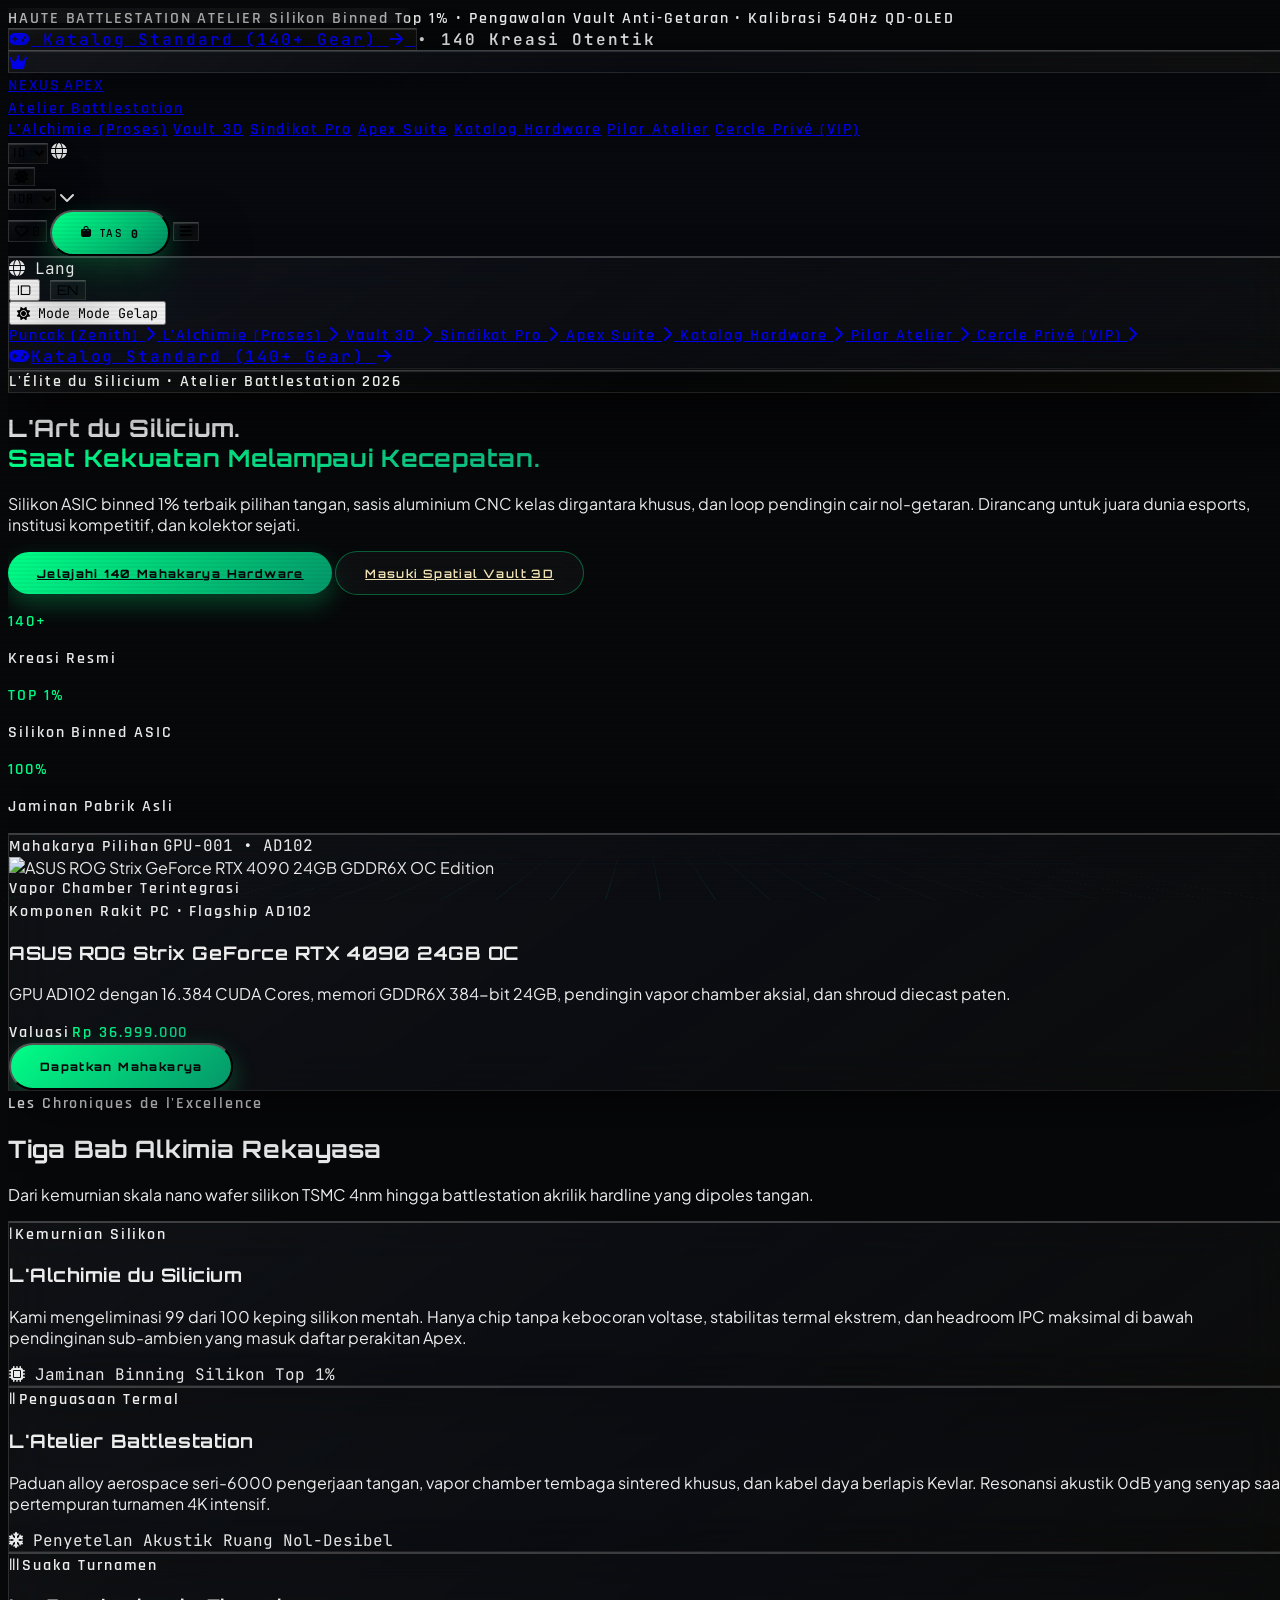
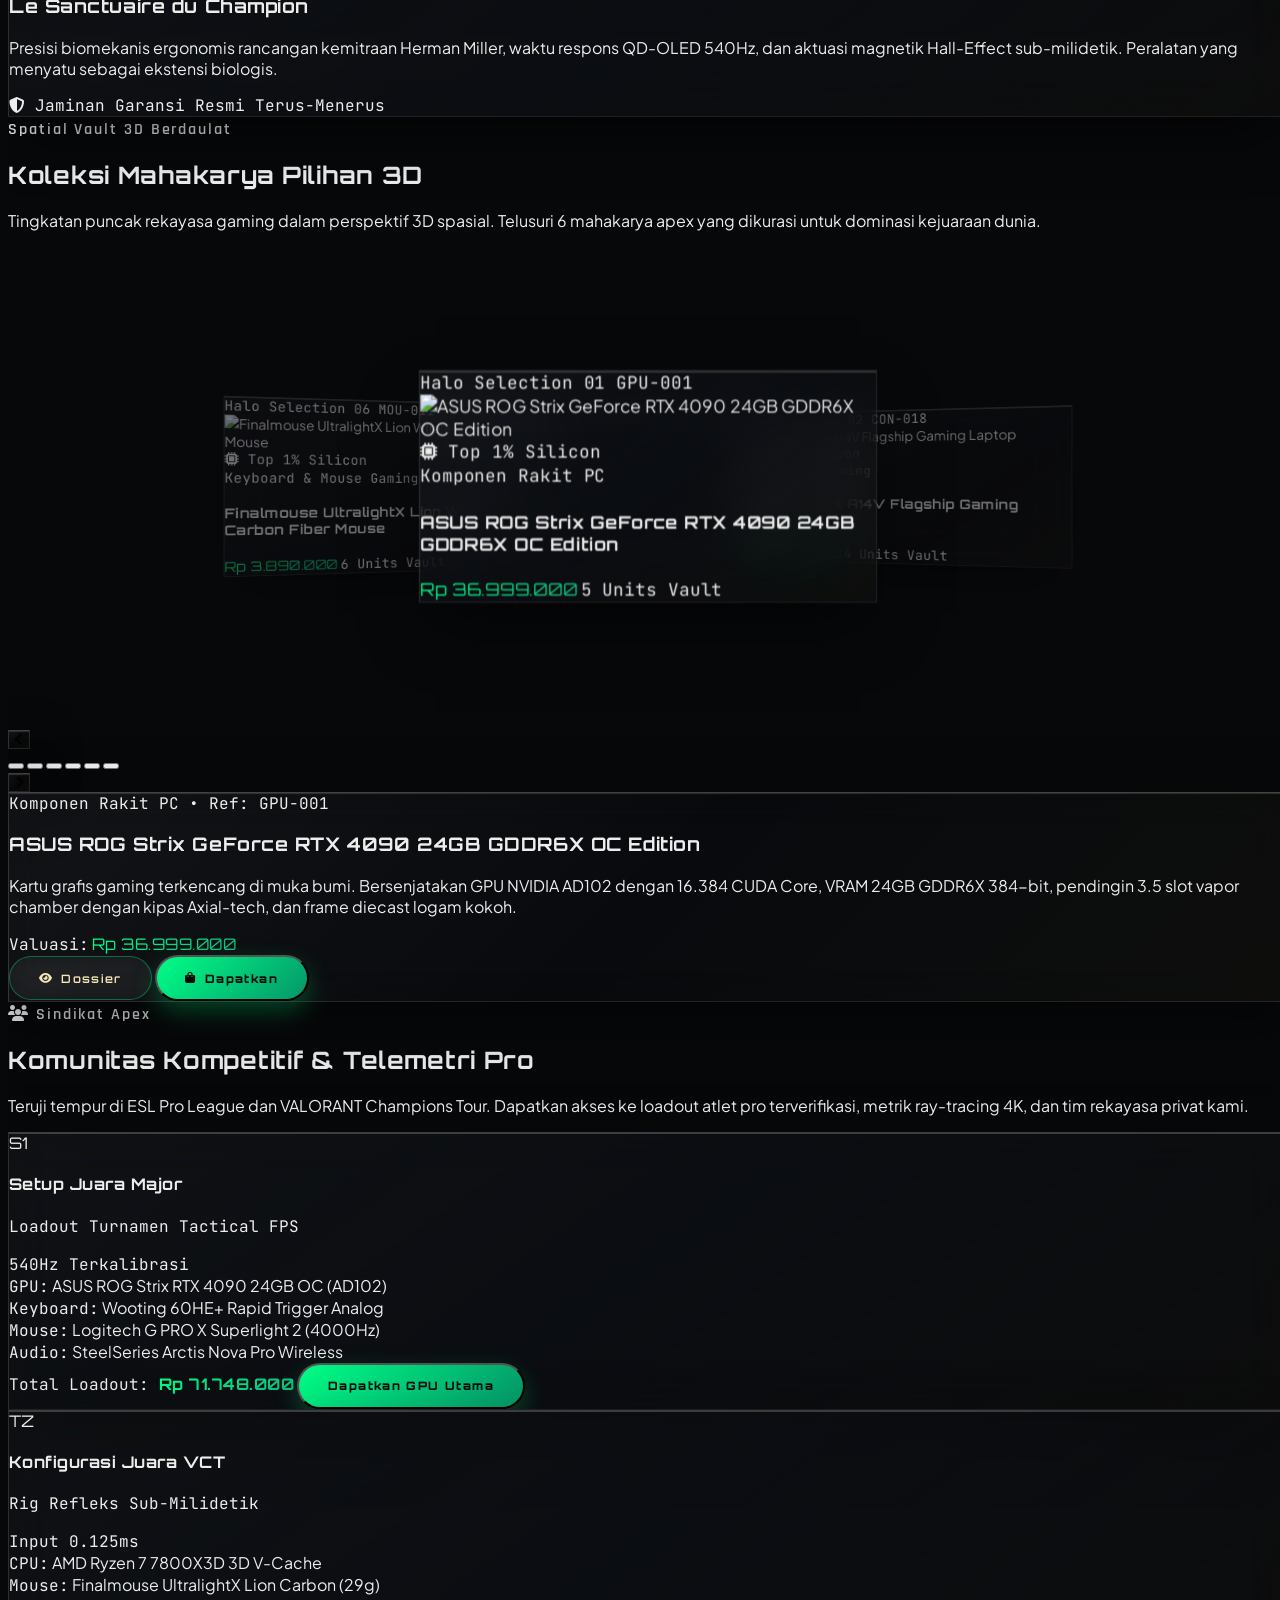
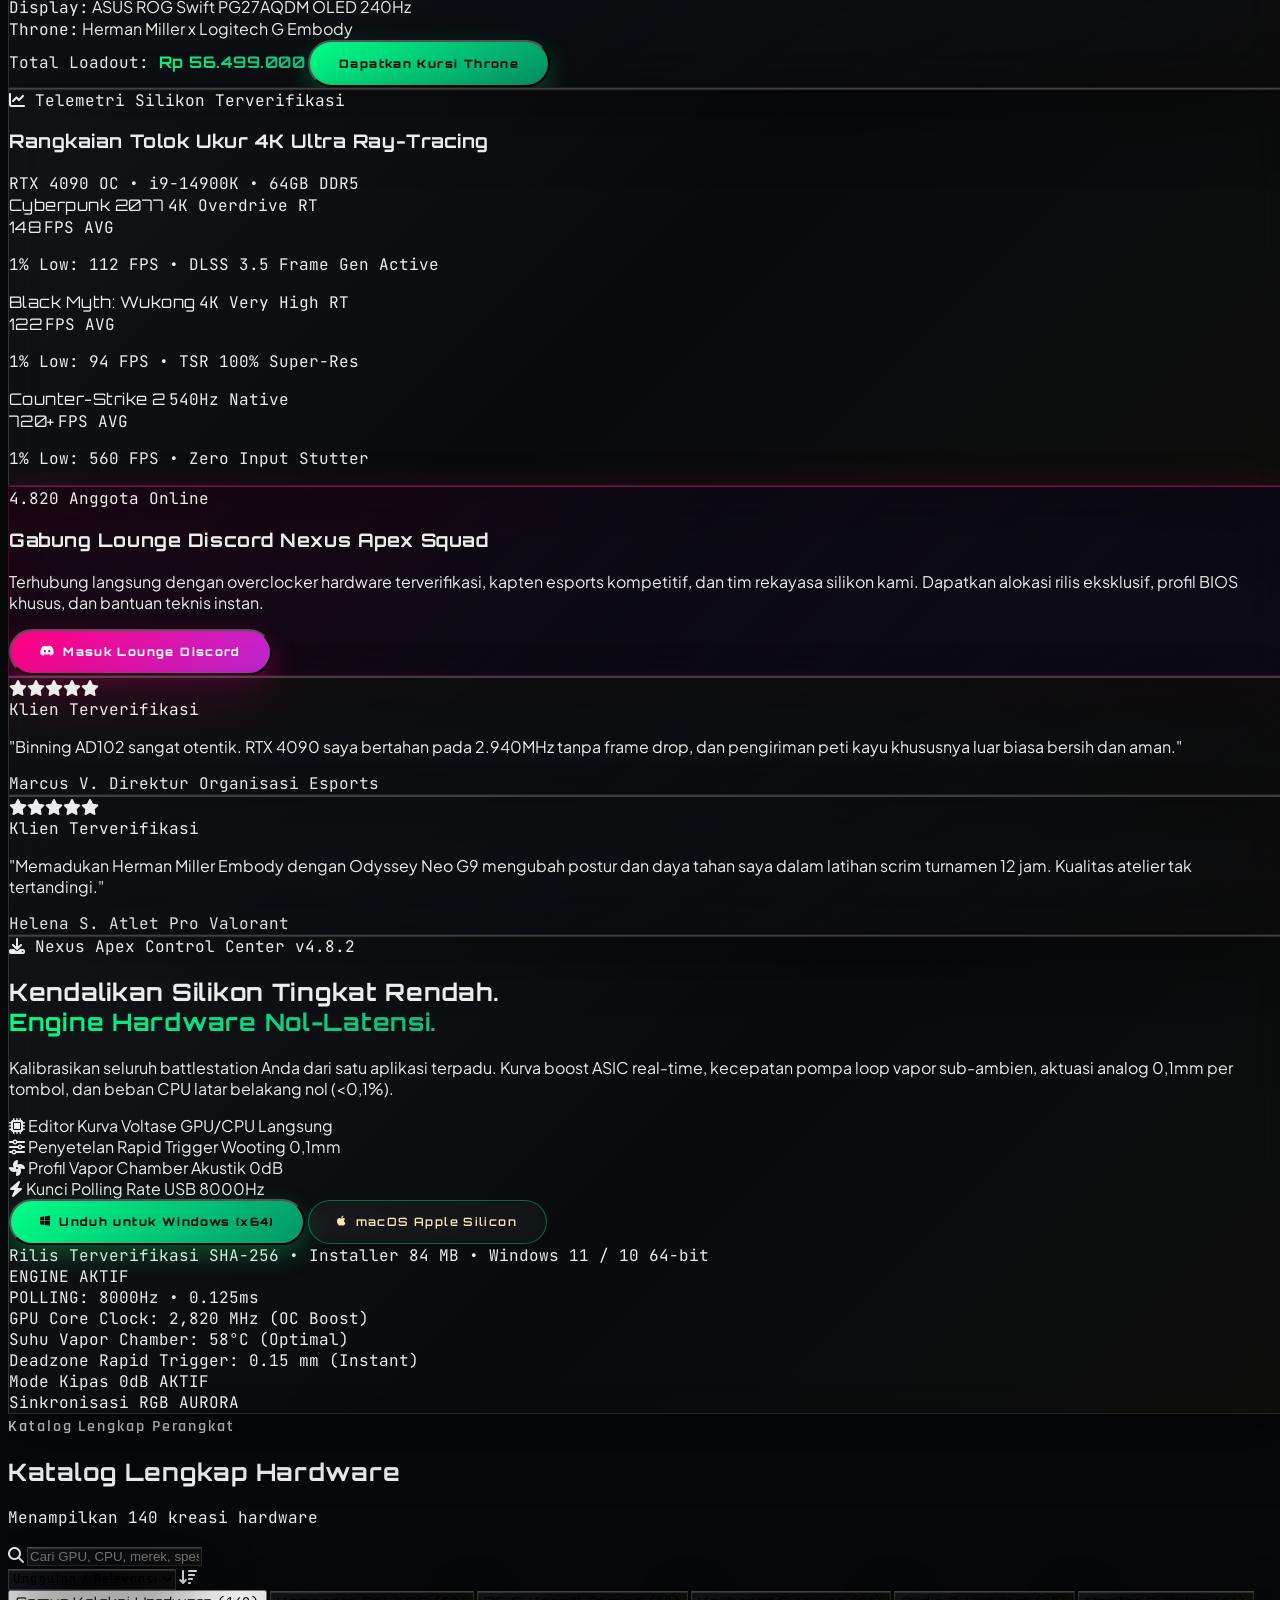
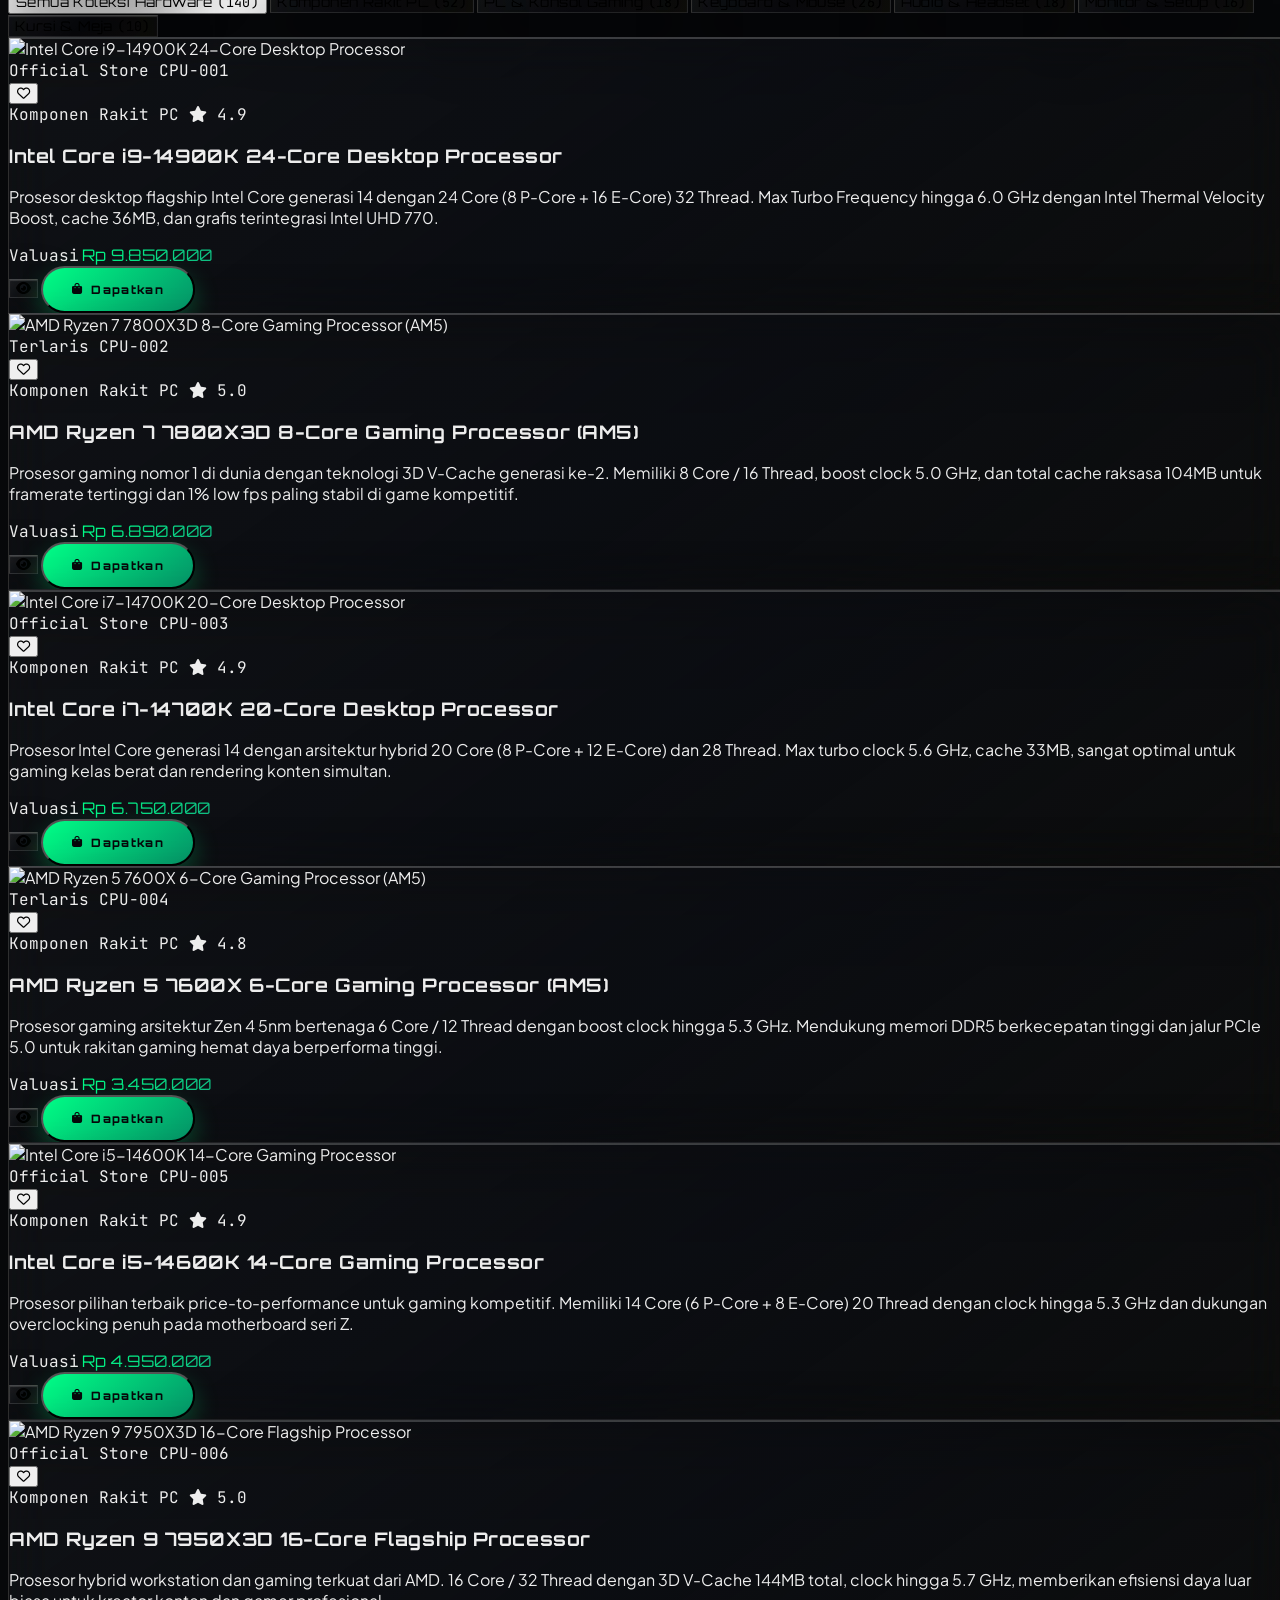
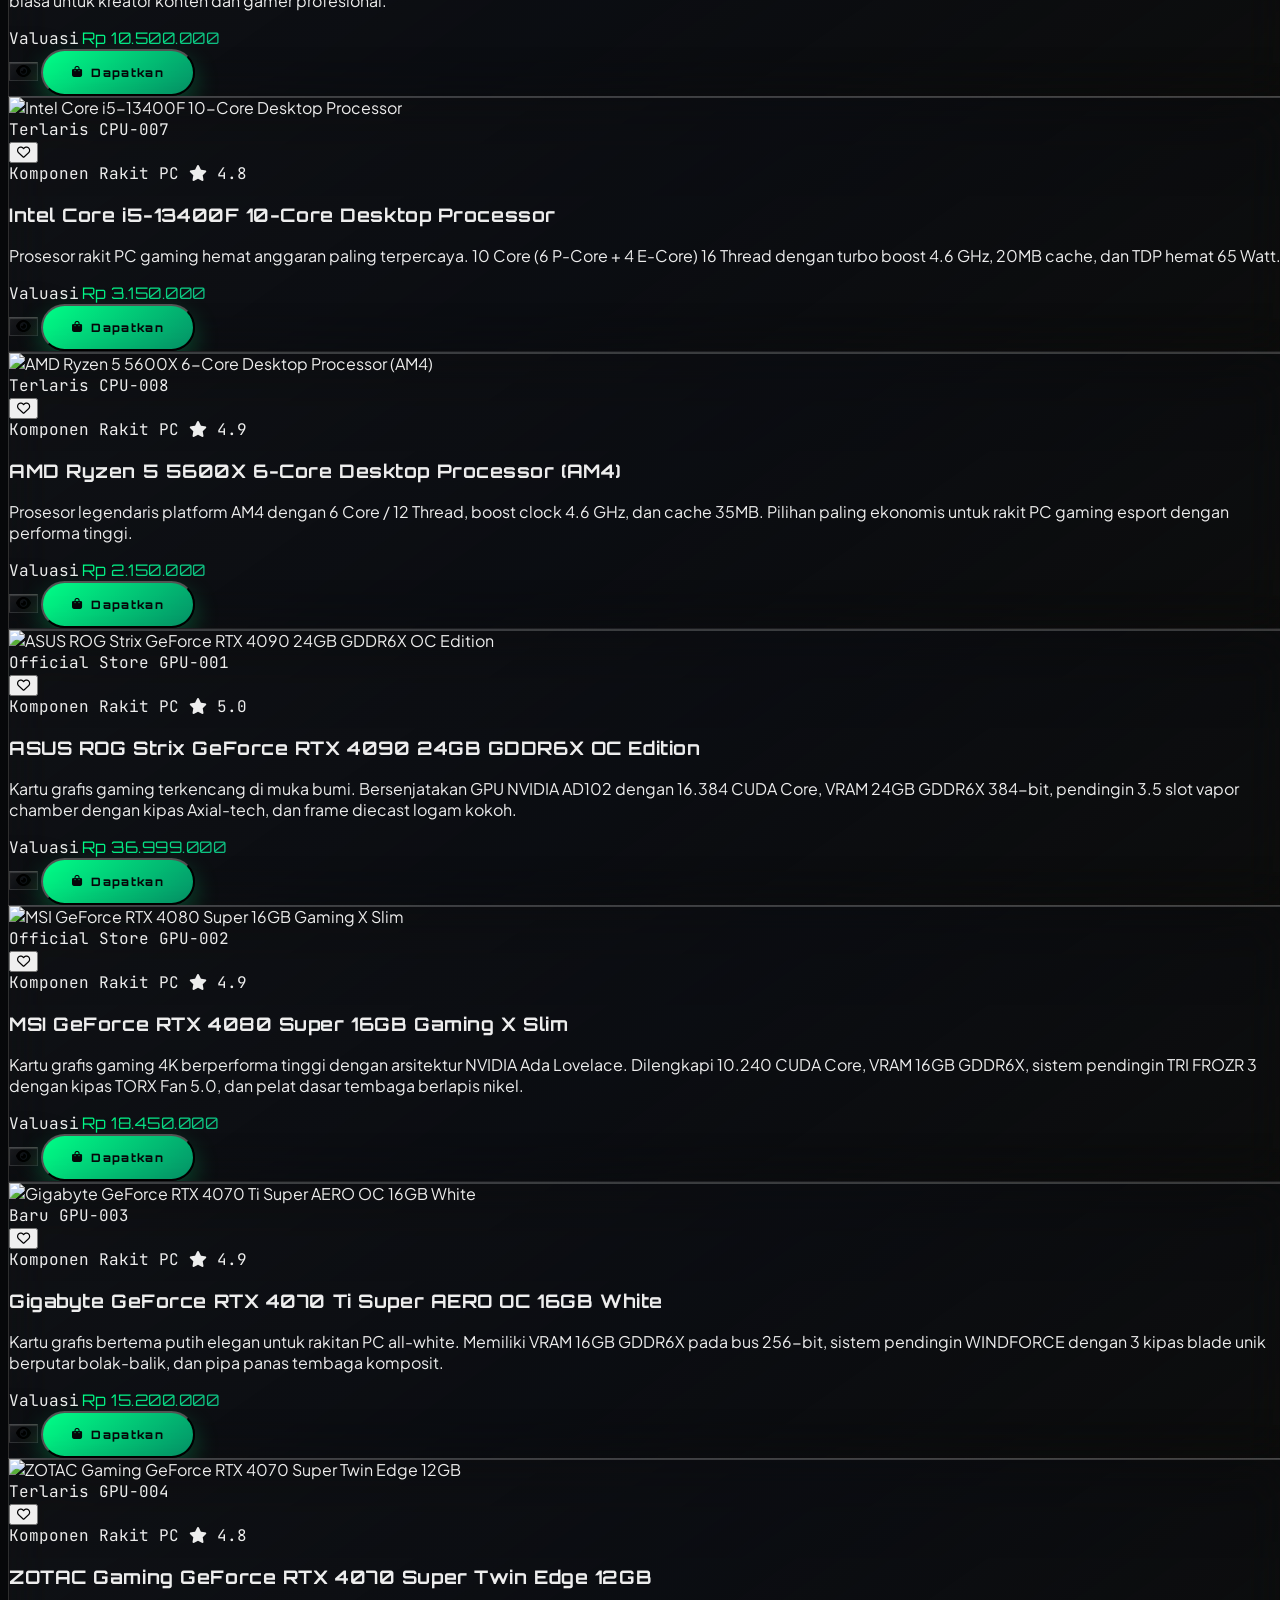
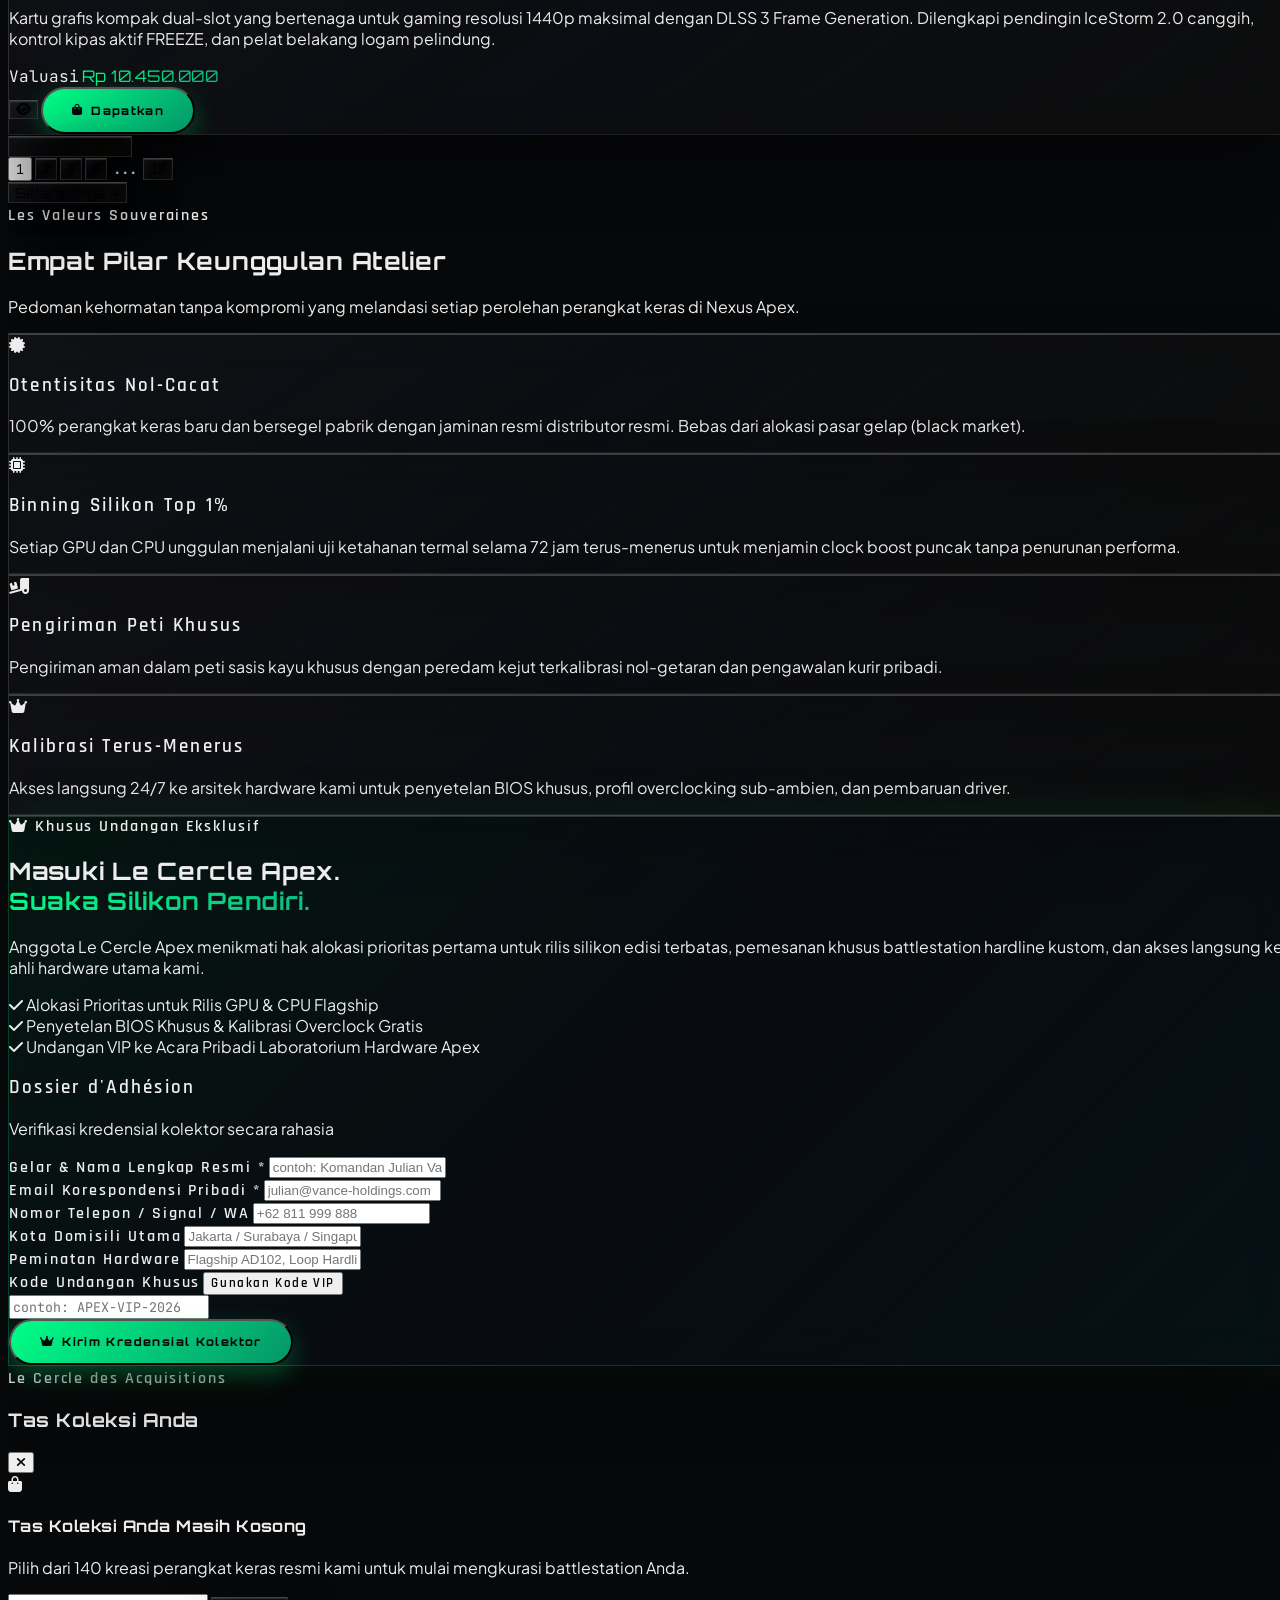
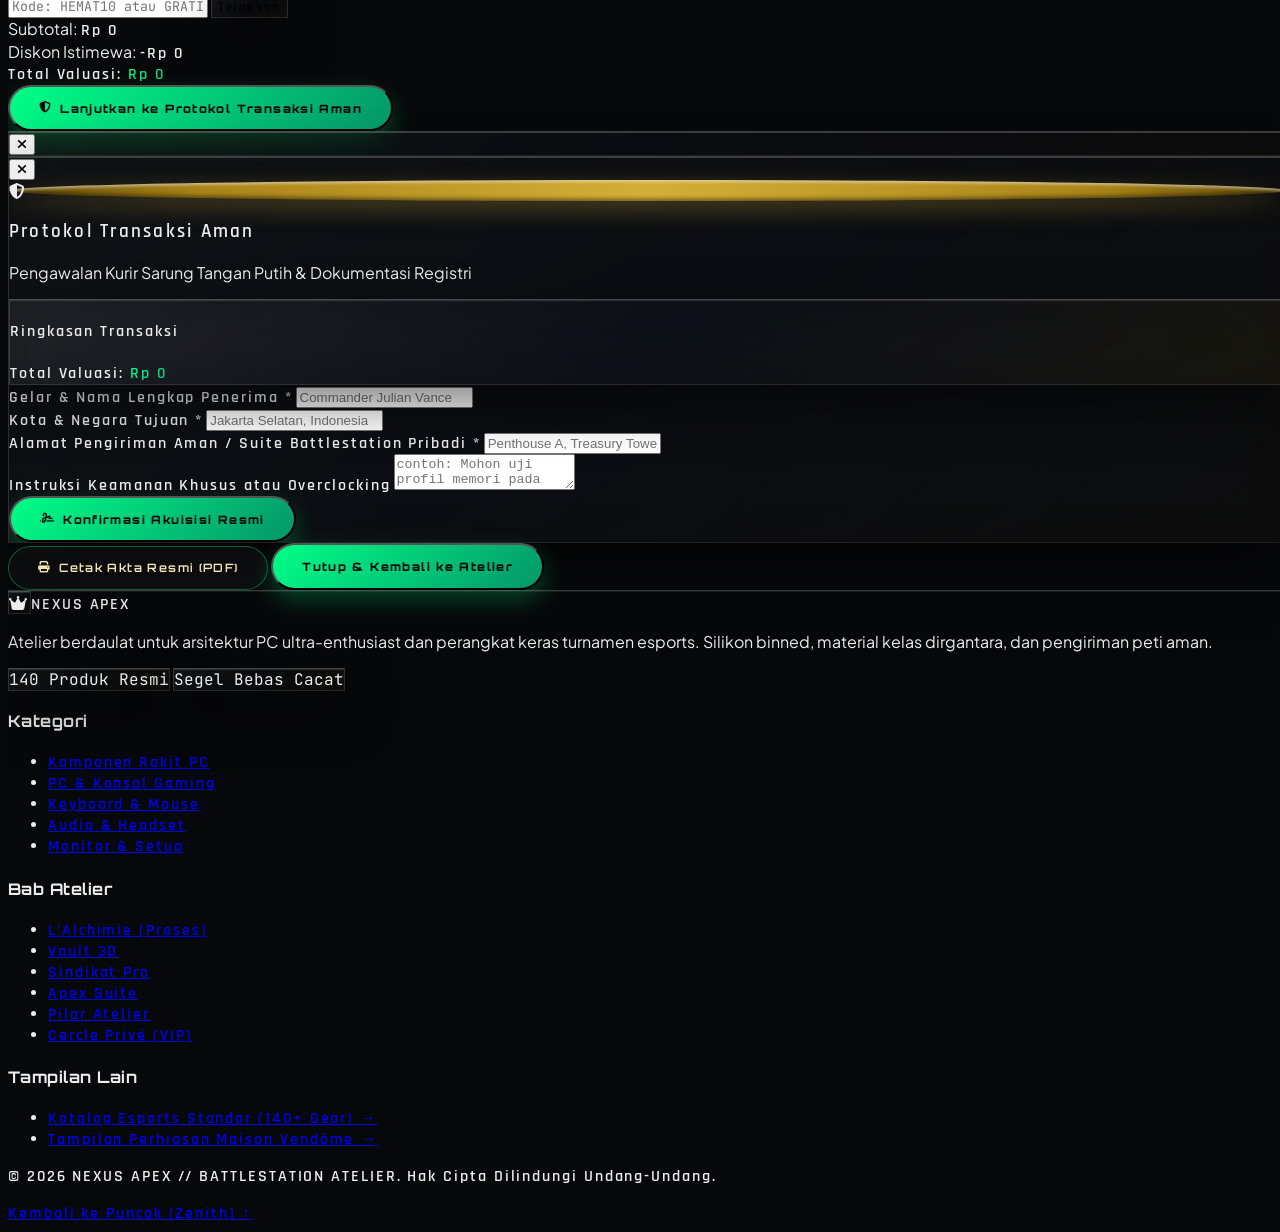
==== commit f53df522: "feat: add ID/EN language selector and dark/light theme toggle preserving emerald green accents" ====
--- a/index.html
+++ b/index.html
@@ -81,9 +81,9 @@
       <div class="flex items-center gap-2 sm:gap-3 shrink-0">
         <span class="inline-flex items-center gap-1.5 px-2.5 py-0.5 rounded-full bg-[#00ff87]/15 border border-[#00ff87]/40 text-[#00ff87] font-bold text-[9px] tracking-[0.2em] whitespace-nowrap">
           <span class="w-1.5 h-1.5 rounded-full bg-[#00ff87] animate-pulse"></span>
-          HAUTE BATTLESTATION ATELIER
+          <span data-i18n="ticker_badge">HAUTE BATTLESTATION ATELIER</span>
         </span>
-        <span class="hidden md:inline text-zinc-400 font-sans tracking-normal text-xs">
+        <span class="hidden md:inline text-zinc-400 font-sans tracking-normal text-xs" data-i18n="ticker_sub">
           Top 1% ASIC Binned Silicon • Zero-Vibration Vault Escort • 540Hz QD-OLED Calibrated
         </span>
       </div>
@@ -91,11 +91,11 @@
       <div class="flex items-center gap-2 sm:gap-4 text-xs font-mono shrink-0">
         <a href="gaming.html" class="px-2.5 py-0.5 rounded-full liquid-glass text-zinc-300 hover:text-[#00ff87] text-[10px] tracking-wider transition flex items-center gap-1.5 whitespace-nowrap">
           <i class="fa-solid fa-gamepad text-[10px] text-[#00ff87]"></i>
-          <span><span class="hidden sm:inline">Katalog Standard </span>(140+ Gear)</span>
+          <span data-i18n="ticker_classic_btn"><span class="hidden sm:inline">Katalog Standard </span>(140+ Gear)</span>
           <i class="fa-solid fa-arrow-right text-[8px]"></i>
         </a>
         <span class="text-zinc-600 hidden sm:inline">•</span>
-        <span class="text-[#f5e6b8] hidden sm:inline font-mono">140 Authentic Creations</span>
+        <span class="text-[#f5e6b8] hidden sm:inline font-mono" data-i18n="ticker_count">140 Authentic Creations</span>
       </div>
     </div>
   </aside>
@@ -120,7 +120,7 @@
                 APEX
               </span>
             </div>
-            <span class="text-[8px] sm:text-[9px] uppercase tracking-[0.25em] sm:tracking-[0.3em] text-[#00ff87] font-cinzel block -mt-0.5 sm:-mt-1 font-semibold">
+            <span class="text-[8px] sm:text-[9px] uppercase tracking-[0.25em] sm:tracking-[0.3em] text-[#00ff87] font-cinzel block -mt-0.5 sm:-mt-1 font-semibold" data-i18n="brand_subtitle">
               Battlestation Atelier
             </span>
           </div>
@@ -128,36 +128,59 @@
 
         <!-- Haute Navigation Links -->
         <nav class="hidden xl:flex items-center gap-6 text-xs font-cinzel tracking-[0.2em] uppercase text-zinc-300">
-          <a href="#alchemy" class="hover:text-[#00ff87] transition">L'Alchimie</a>
-          <a href="#showcase" class="hover:text-[#00ff87] transition">3D Vault</a>
-          <a href="#community" class="hover:text-[#00f0ff] transition">Syndicate</a>
-          <a href="#download-app" class="hover:text-[#ff007f] transition">Apex Suite</a>
-          <a href="#collections" class="hover:text-[#00ff87] transition">Hardware Catalog</a>
-          <a href="#values" class="hover:text-[#00ff87] transition">Atelier Pillars</a>
-          <a href="#membership" class="hover:text-[#00ff87] transition">Cercle Privé</a>
+          <a href="#alchemy" data-i18n="nav_alchemy" class="hover:text-[#00ff87] transition">L'Alchimie</a>
+          <a href="#showcase" data-i18n="nav_showcase" class="hover:text-[#00ff87] transition">3D Vault</a>
+          <a href="#community" data-i18n="nav_community" class="hover:text-[#00f0ff] transition">Syndicate</a>
+          <a href="#download-app" data-i18n="nav_app" class="hover:text-[#ff007f] transition">Apex Suite</a>
+          <a href="#collections" data-i18n="nav_collections" class="hover:text-[#00ff87] transition">Hardware Catalog</a>
+          <a href="#values" data-i18n="nav_values" class="hover:text-[#00ff87] transition">Atelier Pillars</a>
+          <a href="#membership" data-i18n="nav_membership" class="hover:text-[#00ff87] transition">Cercle Privé</a>
         </nav>
 
-        <!-- Right Controls: Currency, Wishlist, Bag, Mobile Menu Toggle -->
-        <div class="flex items-center gap-2 sm:gap-3.5 shrink-0">
+        <!-- Right Controls: Language, Theme Toggle, Currency, Wishlist, Bag, Mobile Menu Toggle -->
+        <div class="flex items-center gap-1.5 sm:gap-2.5 shrink-0">
           
+          <!-- Language Selector ID / EN -->
+          <div class="relative">
+            <select 
+              id="languageSelector" 
+              class="liquid-glass text-[10px] sm:text-xs text-[#00ff87] font-cinzel px-2 sm:px-2.5 py-1.5 rounded-full border border-white/10 focus:outline-none focus:border-[#00ff87] cursor-pointer appearance-none pr-5 sm:pr-6 tracking-wider font-bold"
+              title="Select Language / Pilih Bahasa"
+            >
+              <option value="id" class="bg-[#0a0c12] text-white">ID</option>
+              <option value="en" class="bg-[#0a0c12] text-white">EN</option>
+            </select>
+            <i class="fa-solid fa-globe absolute right-1.5 sm:right-2 top-2.5 sm:top-3 text-[8px] sm:text-[9px] text-[#00ff87] pointer-events-none"></i>
+          </div>
+
+          <!-- Dark / Light Theme Toggle Button -->
+          <button 
+            id="themeToggleBtn" 
+            class="relative w-8 h-8 sm:w-10 sm:h-10 rounded-full liquid-glass text-zinc-300 hover:text-[#00ff87] flex items-center justify-center transition border border-white/10 hover:border-[#00ff87]/50 cursor-pointer"
+            title="Toggle Light / Dark Mode"
+            aria-label="Toggle Theme"
+          >
+            <i id="themeToggleIcon" class="fa-solid fa-sun text-xs sm:text-sm text-[#00ff87]"></i>
+          </button>
+
           <!-- Tri-Currency Devise Switcher -->
           <div class="relative">
             <select 
               id="currencySelector" 
-              class="liquid-glass text-[11px] sm:text-xs text-[#00ff87] font-cinzel px-2.5 sm:px-3 py-1.5 rounded-full border border-white/10 focus:outline-none focus:border-[#00ff87] cursor-pointer appearance-none pr-6 sm:pr-7 tracking-wider"
+              class="liquid-glass text-[10px] sm:text-xs text-[#00ff87] font-cinzel px-2 sm:px-2.5 py-1.5 rounded-full border border-white/10 focus:outline-none focus:border-[#00ff87] cursor-pointer appearance-none pr-5 sm:pr-6 tracking-wider font-bold"
               title="Devise / Currency"
             >
               <option value="IDR" class="bg-[#0a0c12] text-white">IDR</option>
               <option value="USD" class="bg-[#0a0c12] text-white">USD</option>
               <option value="EUR" class="bg-[#0a0c12] text-white">EUR</option>
             </select>
-            <i class="fa-solid fa-chevron-down absolute right-2 sm:right-2.5 top-2.5 sm:top-3 text-[8px] sm:text-[9px] text-[#00ff87] pointer-events-none"></i>
+            <i class="fa-solid fa-chevron-down absolute right-1.5 sm:right-2 top-2.5 sm:top-3 text-[8px] sm:text-[9px] text-[#00ff87] pointer-events-none"></i>
           </div>
 
           <!-- Private Viewing Salon Wishlist Button -->
           <button 
             id="navWishlistBtn" 
-            class="relative w-9 h-9 sm:w-10 sm:h-10 rounded-full liquid-glass text-zinc-300 hover:text-[#f43f5e] flex items-center justify-center transition border border-white/10 hover:border-[#f43f5e]/40 cursor-pointer"
+            class="relative w-8 h-8 sm:w-10 sm:h-10 rounded-full liquid-glass text-zinc-300 hover:text-[#f43f5e] flex items-center justify-center transition border border-white/10 hover:border-[#f43f5e]/40 cursor-pointer"
             title="Salon Privé / Private Viewings"
           >
             <i class="fa-regular fa-heart text-xs sm:text-sm"></i>
@@ -172,11 +195,11 @@
           <!-- Acquisition Bag Button -->
           <button 
             id="navCartBtn" 
-            class="relative flex items-center gap-1.5 sm:gap-2.5 h-9 sm:h-10 px-3 sm:px-4 rounded-full btn-luxury-emerald cursor-pointer"
+            class="relative flex items-center gap-1 sm:gap-2 h-8 sm:h-10 px-2.5 sm:px-4 rounded-full btn-luxury-emerald cursor-pointer"
             title="Acquisition Bag"
           >
             <i class="fa-solid fa-bag-shopping text-xs"></i>
-            <span class="hidden md:inline font-cinzel text-[11px] tracking-widest font-black">BAG</span>
+            <span class="hidden md:inline font-cinzel text-[11px] tracking-widest font-black" data-i18n="nav_bag">BAG</span>
             <span 
               id="navCartBadge" 
               class="hidden bg-[#07080a] text-[#00ff87] border border-[#00ff87]/60 text-[9px] sm:text-[10px] font-bold w-4 h-4 rounded-full flex items-center justify-center font-mono"
@@ -188,7 +211,7 @@
           <!-- Mobile Hamburger Toggle Button -->
           <button 
             id="mobileMenuToggleBtn" 
-            class="xl:hidden w-9 h-9 sm:w-10 sm:h-10 rounded-full liquid-glass text-zinc-300 hover:text-[#00ff87] flex items-center justify-center transition border border-white/10 hover:border-[#00ff87]/50 cursor-pointer"
+            class="xl:hidden w-8 h-8 sm:w-10 sm:h-10 rounded-full liquid-glass text-zinc-300 hover:text-[#00ff87] flex items-center justify-center transition border border-white/10 hover:border-[#00ff87]/50 cursor-pointer"
             title="Open Navigation Menu"
             aria-label="Toggle navigation menu"
           >
@@ -204,42 +227,64 @@
         id="mobileNavMenu" 
         class="hidden xl:hidden border-t border-white/10 py-4 px-2 space-y-1 liquid-glass-card rounded-2xl my-2 shadow-2xl backdrop-blur-2xl bg-[#090b12]/95 transition-all duration-300"
       >
+        <!-- Mobile Controls: Language & Theme Switcher -->
+        <div class="grid grid-cols-2 gap-2 pb-3 mb-2 border-b border-white/10">
+          <!-- Mobile Language Switch -->
+          <div class="p-2 rounded-xl bg-white/5 border border-white/10 flex items-center justify-between">
+            <span class="text-[10px] font-mono text-zinc-400 uppercase tracking-wider flex items-center gap-1">
+              <i class="fa-solid fa-globe text-[#00ff87]"></i> Lang
+            </span>
+            <div class="flex items-center gap-1 font-mono text-xs">
+              <button id="mobileLangIdBtn" class="px-2 py-0.5 rounded border border-[#00ff87] text-[#00ff87] font-bold bg-[#00ff87]/15">ID</button>
+              <button id="mobileLangEnBtn" class="px-2 py-0.5 rounded border border-white/10 text-zinc-400">EN</button>
+            </div>
+          </div>
+
+          <!-- Mobile Theme Switch -->
+          <button id="mobileThemeToggleBtn" class="p-2 rounded-xl bg-white/5 border border-white/10 flex items-center justify-between text-xs cursor-pointer">
+            <span class="text-[10px] font-mono text-zinc-400 uppercase tracking-wider flex items-center gap-1">
+              <i id="mobileThemeStatusIcon" class="fa-solid fa-sun text-[#00ff87]"></i> Mode
+            </span>
+            <span id="mobileThemeLabel" class="text-xs font-mono font-bold text-white uppercase">Dark</span>
+          </button>
+        </div>
+
         <nav class="flex flex-col space-y-1 text-xs font-cinzel tracking-[0.2em] uppercase">
           <a href="#hero" class="mobile-nav-link px-4 py-2.5 rounded-xl hover:bg-white/5 text-zinc-300 hover:text-[#00ff87] flex items-center justify-between transition">
-            <span>Zenith</span>
+            <span data-i18n="nav_zenith">Zenith</span>
             <i class="fa-solid fa-chevron-right text-[10px] text-zinc-500"></i>
           </a>
           <a href="#alchemy" class="mobile-nav-link px-4 py-2.5 rounded-xl hover:bg-white/5 text-zinc-300 hover:text-[#00ff87] flex items-center justify-between transition">
-            <span>L'Alchimie</span>
+            <span data-i18n="nav_alchemy">L'Alchimie</span>
             <i class="fa-solid fa-chevron-right text-[10px] text-zinc-500"></i>
           </a>
           <a href="#showcase" class="mobile-nav-link px-4 py-2.5 rounded-xl hover:bg-white/5 text-zinc-300 hover:text-[#00ff87] flex items-center justify-between transition">
-            <span>3D Spatial Vault</span>
+            <span data-i18n="nav_showcase">3D Spatial Vault</span>
             <i class="fa-solid fa-chevron-right text-[10px] text-zinc-500"></i>
           </a>
           <a href="#community" class="mobile-nav-link px-4 py-2.5 rounded-xl hover:bg-white/5 text-zinc-300 hover:text-[#00f0ff] flex items-center justify-between transition">
-            <span>The Syndicate</span>
+            <span data-i18n="nav_community">The Syndicate</span>
             <i class="fa-solid fa-chevron-right text-[10px] text-zinc-500"></i>
           </a>
           <a href="#download-app" class="mobile-nav-link px-4 py-2.5 rounded-xl hover:bg-white/5 text-zinc-300 hover:text-[#ff007f] flex items-center justify-between transition">
-            <span>Apex Suite</span>
+            <span data-i18n="nav_app">Apex Suite</span>
             <i class="fa-solid fa-chevron-right text-[10px] text-zinc-500"></i>
           </a>
           <a href="#collections" class="mobile-nav-link px-4 py-2.5 rounded-xl hover:bg-white/5 text-zinc-300 hover:text-[#00ff87] flex items-center justify-between transition">
-            <span>140 Hardware Catalog</span>
+            <span data-i18n="nav_collections">140 Hardware Catalog</span>
             <i class="fa-solid fa-chevron-right text-[10px] text-zinc-500"></i>
           </a>
           <a href="#values" class="mobile-nav-link px-4 py-2.5 rounded-xl hover:bg-white/5 text-zinc-300 hover:text-[#00ff87] flex items-center justify-between transition">
-            <span>Atelier Pillars</span>
+            <span data-i18n="nav_values">Atelier Pillars</span>
             <i class="fa-solid fa-chevron-right text-[10px] text-zinc-500"></i>
           </a>
           <a href="#membership" class="mobile-nav-link px-4 py-2.5 rounded-xl hover:bg-white/5 text-zinc-300 hover:text-[#00ff87] flex items-center justify-between transition">
-            <span>Cercle Privé</span>
+            <span data-i18n="nav_membership">Cercle Privé</span>
             <i class="fa-solid fa-chevron-right text-[10px] text-zinc-500"></i>
           </a>
           <div class="pt-2 border-t border-white/10 mt-1">
             <a href="gaming.html" class="px-4 py-2.5 rounded-xl bg-[#00ff87]/10 text-[#00ff87] flex items-center justify-between font-mono text-[11px] tracking-normal">
-              <span><i class="fa-solid fa-gamepad mr-2"></i>Katalog Standard (140+ Gear)</span>
+              <span><i class="fa-solid fa-gamepad mr-2"></i><span data-i18n="ticker_classic_btn">Katalog Standard (140+ Gear)</span></span>
               <i class="fa-solid fa-arrow-right text-[10px]"></i>
             </a>
           </div>
@@ -262,15 +307,15 @@
           
           <div class="inline-flex items-center gap-2 px-4 py-1.5 rounded-full liquid-glass border border-[#00ff87]/35 text-[#00ff87] text-[11px] font-cinzel tracking-[0.25em] uppercase">
             <span class="w-2 h-2 rounded-full bg-[#00ff87] shadow-[0_0_10px_#00ff87]"></span>
-            L'Élite du Silicium • Battlestation Atelier 2026
-          </div>
-
-          <h1 class="text-2xl sm:text-5xl lg:text-6xl font-orbitron font-black text-white leading-[1.15] tracking-tight uppercase">
+            <span data-i18n="hero_pill">L'Élite du Silicium • Battlestation Atelier 2026</span>
+          </div>
+
+          <h1 class="text-2xl sm:text-5xl lg:text-6xl font-orbitron font-black text-white leading-[1.15] tracking-tight uppercase" data-i18n="hero_title">
             L'Art du Silicium.<br>
             <span class="text-emerald-gradient">Where Power Transcends Speed.</span>
           </h1>
 
-          <p class="text-sm sm:text-base text-zinc-300 font-sans max-w-xl mx-auto lg:mx-0 leading-relaxed font-light">
+          <p class="text-sm sm:text-base text-zinc-300 font-sans max-w-xl mx-auto lg:mx-0 leading-relaxed font-light" data-i18n="hero_desc">
             Hand-selected top 1% binned ASICs, bespoke aerospace-grade CNC aluminum chassis, and zero-vibration liquid cooling loops. Engineered for esports world champions, competitive institutions, and sovereign connoisseurs.
           </p>
 
@@ -279,6 +324,7 @@
             <a 
               href="#collections" 
               class="w-full sm:w-auto btn-luxury-emerald py-4 px-8 text-xs tracking-[0.2em] uppercase font-cinzel shadow-xl cursor-pointer text-center"
+              data-i18n="hero_cta_explore"
             >
               <i class="fa-solid fa-gem mr-1.5"></i>
               Explore 140 Hardware Masterpieces
@@ -286,6 +332,7 @@
             <a 
               href="#showcase" 
               class="w-full sm:w-auto btn-luxury-outline py-4 px-8 text-xs tracking-[0.2em] uppercase font-cinzel cursor-pointer text-center"
+              data-i18n="hero_cta_vault"
             >
               <i class="fa-solid fa-cube mr-1.5 text-[#00f0ff]"></i>
               Enter 3D Spatial Vault
@@ -296,15 +343,15 @@
           <div class="grid grid-cols-3 gap-2 sm:gap-6 pt-6 sm:pt-8 border-t border-white/10 max-w-lg mx-auto lg:mx-0 text-center sm:text-left">
             <div>
               <p class="text-base sm:text-lg font-cinzel font-bold text-emerald-gradient">140+</p>
-              <p class="text-[9px] sm:text-[10px] text-zinc-400 font-cinzel tracking-wider uppercase mt-0.5">Official Creations</p>
+              <p class="text-[9px] sm:text-[10px] text-zinc-400 font-cinzel tracking-wider uppercase mt-0.5" data-i18n="hero_stat_1">Official Creations</p>
             </div>
             <div>
               <p class="text-base sm:text-lg font-cinzel font-bold text-emerald-gradient">TOP 1%</p>
-              <p class="text-[9px] sm:text-[10px] text-zinc-400 font-cinzel tracking-wider uppercase mt-0.5">ASIC Binned Silicon</p>
+              <p class="text-[9px] sm:text-[10px] text-zinc-400 font-cinzel tracking-wider uppercase mt-0.5" data-i18n="hero_stat_2">ASIC Binned Silicon</p>
             </div>
             <div>
               <p class="text-base sm:text-lg font-cinzel font-bold text-emerald-gradient">100%</p>
-              <p class="text-[9px] sm:text-[10px] text-zinc-400 font-cinzel tracking-wider uppercase mt-0.5">Factory Provenance</p>
+              <p class="text-[9px] sm:text-[10px] text-zinc-400 font-cinzel tracking-wider uppercase mt-0.5" data-i18n="hero_stat_3">Factory Provenance</p>
             </div>
           </div>
 
@@ -317,7 +364,7 @@
             
             <!-- Floating Hallmark Pill -->
             <div class="flex items-center justify-between pb-4 border-b border-white/10 depth-layer-2">
-              <span class="inline-flex items-center gap-1.5 px-3 py-1 rounded-full bg-[#00ff87]/15 border border-[#00ff87]/40 text-[#00ff87] text-[10px] font-cinzel font-bold tracking-widest uppercase">
+              <span class="inline-flex items-center gap-1.5 px-3 py-1 rounded-full bg-[#00ff87]/15 border border-[#00ff87]/40 text-[#00ff87] text-[10px] font-cinzel font-bold tracking-widest uppercase" data-i18n="hero_halo_badge">
                 <i class="fa-solid fa-crown mr-1"></i> Halo Masterpiece
               </span>
               <span class="text-[10px] sm:text-[11px] font-mono text-zinc-400 tracking-wider">GPU-001 • AD102</span>
@@ -331,28 +378,29 @@
                 onerror="this.onerror=null; this.src='https://images.unsplash.com/photo-1587202372775-e229f172b9d7?q=80&w=800&auto=format&fit=crop';"
                 class="w-full h-full object-contain filter drop-shadow-[0_20px_35px_rgba(0,0,0,0.95)] group-hover:scale-105 transition-transform duration-700 pointer-events-none"
               >
-              <div class="absolute bottom-3 left-3 bg-[#07080a]/85 backdrop-blur-md px-3 py-1 rounded-full border border-white/10 text-[9px] sm:text-[10px] font-cinzel text-[#00ff87]">
+              <div class="absolute bottom-3 left-3 bg-[#07080a]/85 backdrop-blur-md px-3 py-1 rounded-full border border-white/10 text-[9px] sm:text-[10px] font-cinzel text-[#00ff87]" data-i18n="hero_vapor_tag">
                 <i class="fa-solid fa-fan text-[#00ff87] mr-1 inline-block animate-spin"></i> Integrated Vapor Chamber
               </div>
             </div>
 
             <!-- Hardware Spec Summary -->
             <div class="space-y-2 depth-layer-1">
-              <span class="text-[10px] font-cinzel tracking-[0.25em] text-[#00ff87] uppercase block">Komponen Rakit PC • Flagship AD102</span>
+              <span class="text-[10px] font-cinzel tracking-[0.25em] text-[#00ff87] uppercase block" data-i18n="hero_spotlight_cat">Komponen Rakit PC • Flagship AD102</span>
               <h3 class="text-lg sm:text-2xl font-serif text-white font-medium">ASUS ROG Strix GeForce RTX 4090 24GB OC</h3>
-              <p class="text-xs text-zinc-400 font-sans leading-relaxed">
+              <p class="text-xs text-zinc-400 font-sans leading-relaxed" data-i18n="hero_spotlight_desc">
                 AD102 GPU with 16,384 CUDA Cores, 24GB GDDR6X 384-bit memory, axial-tech vapor chamber cooling, and patented diecast shroud.
               </p>
 
               <!-- Valuation & Action -->
               <div class="pt-4 border-t border-white/10 flex flex-col xs:flex-row items-stretch xs:items-center justify-between gap-3">
                 <div>
-                  <span class="text-[9px] sm:text-[10px] text-zinc-500 font-cinzel uppercase block">Valuation</span>
+                  <span class="text-[9px] sm:text-[10px] text-zinc-500 font-cinzel uppercase block" data-i18n="valuation_label">Valuation</span>
                   <span class="text-xl font-bold font-cinzel text-emerald-gradient">Rp 36.999.000</span>
                 </div>
                 <button 
                   data-acquire-id="GPU-001" 
                   class="acquire-btn btn-luxury-emerald py-2.5 px-5 text-[11px] font-cinzel tracking-wider cursor-pointer w-full xs:w-auto text-center"
+                  data-i18n="hero_acquire_btn"
                 >
                   Acquire Creation
                 </button>
@@ -375,9 +423,9 @@
     <div class="max-w-7xl mx-auto px-4 sm:px-6 lg:px-8">
       
       <div class="text-center max-w-3xl mx-auto mb-16 space-y-3">
-        <span class="text-xs font-cinzel uppercase tracking-[0.3em] text-[#00ff87] font-semibold">Les Chroniques de l'Excellence</span>
-        <h2 class="text-2xl sm:text-4xl lg:text-5xl font-orbitron font-extrabold text-white uppercase tracking-wider">Three Chapters of Engineering Alchemy</h2>
-        <p class="text-xs sm:text-sm text-zinc-400 font-sans leading-relaxed">
+        <span class="text-xs font-cinzel uppercase tracking-[0.3em] text-[#00ff87] font-semibold" data-i18n="alchemy_tag">Les Chroniques de l'Excellence</span>
+        <h2 class="text-2xl sm:text-4xl lg:text-5xl font-orbitron font-extrabold text-white uppercase tracking-wider" data-i18n="alchemy_title">Three Chapters of Engineering Alchemy</h2>
+        <p class="text-xs sm:text-sm text-zinc-400 font-sans leading-relaxed" data-i18n="alchemy_sub">
           From the nanoscale purity of TSMC 4nm silicon wafers to hand-polished hardline acrylic battlestations.
         </p>
       </div>
@@ -388,15 +436,15 @@
         <div class="liquid-glass-card rounded-3xl p-8 space-y-5 border border-white/10">
           <div class="flex items-center justify-between">
             <span class="text-3xl font-serif text-[#00ff87] italic">I</span>
-            <span class="text-[10px] font-cinzel uppercase tracking-widest text-zinc-400">Silicon Purity</span>
-          </div>
-          <h3 class="text-xl font-serif text-white">L'Alchimie du Silicium</h3>
-          <p class="text-xs text-zinc-300 font-sans leading-relaxed font-light">
+            <span class="text-[10px] font-cinzel uppercase tracking-widest text-zinc-400" data-i18n="alchemy_ch1_tag">Silicon Purity</span>
+          </div>
+          <h3 class="text-xl font-serif text-white" data-i18n="alchemy_ch1_title">L'Alchimie du Silicium</h3>
+          <p class="text-xs text-zinc-300 font-sans leading-relaxed font-light" data-i18n="alchemy_ch1_desc">
             We reject 99 out of 100 raw silicon dies. Only chips demonstrating zero voltage leakage, extreme thermal stability, and maximum IPC headroom under sub-ambient cooling enter the Apex assembly roster.
           </p>
           <div class="pt-4 border-t border-white/10 flex items-center gap-2 text-[10px] font-mono text-[#00ff87]">
             <i class="fa-solid fa-microchip"></i>
-            <span>Top 1% ASIC Binning Provenance</span>
+            <span data-i18n="alchemy_ch1_badge">Top 1% ASIC Binning Provenance</span>
           </div>
         </div>
 
@@ -404,15 +452,15 @@
         <div class="liquid-glass-card rounded-3xl p-8 space-y-5 border border-white/10">
           <div class="flex items-center justify-between">
             <span class="text-3xl font-serif text-[#00f0ff] italic">II</span>
-            <span class="text-[10px] font-cinzel uppercase tracking-widest text-zinc-400">Thermal Mastery</span>
-          </div>
-          <h3 class="text-xl font-serif text-white">L'Atelier Battlestation</h3>
-          <p class="text-xs text-zinc-300 font-sans leading-relaxed font-light">
+            <span class="text-[10px] font-cinzel uppercase tracking-widest text-zinc-400" data-i18n="alchemy_ch2_tag">Thermal Mastery</span>
+          </div>
+          <h3 class="text-xl font-serif text-white" data-i18n="alchemy_ch2_title">L'Atelier Battlestation</h3>
+          <p class="text-xs text-zinc-300 font-sans leading-relaxed font-light" data-i18n="alchemy_ch2_desc">
             Hand-machined 6000-series aerospace alloy, custom vapor chambers with sintered copper powder, and hand-sleeved Kevlar power cabling. Silent 0dB acoustic resonance during sustained 4K tournament warfare.
           </p>
           <div class="pt-4 border-t border-white/10 flex items-center gap-2 text-[10px] font-mono text-[#00f0ff]">
             <i class="fa-solid fa-snowflake"></i>
-            <span>Zero-Decibel Acoustic Chamber Tuning</span>
+            <span data-i18n="alchemy_ch2_badge">Zero-Decibel Acoustic Chamber Tuning</span>
           </div>
         </div>
 
@@ -420,15 +468,15 @@
         <div class="liquid-glass-card rounded-3xl p-8 space-y-5 border border-white/10">
           <div class="flex items-center justify-between">
             <span class="text-3xl font-serif text-[#f5e6b8] italic">III</span>
-            <span class="text-[10px] font-cinzel uppercase tracking-widest text-zinc-400">Tournament Sanctuary</span>
-          </div>
-          <h3 class="text-xl font-serif text-white">Le Sanctuaire du Champion</h3>
-          <p class="text-xs text-zinc-300 font-sans leading-relaxed font-light">
+            <span class="text-[10px] font-cinzel uppercase tracking-widest text-zinc-400" data-i18n="alchemy_ch3_tag">Tournament Sanctuary</span>
+          </div>
+          <h3 class="text-xl font-serif text-white" data-i18n="alchemy_ch3_title">Le Sanctuaire du Champion</h3>
+          <p class="text-xs text-zinc-300 font-sans leading-relaxed font-light" data-i18n="alchemy_ch3_desc">
             Ergonomic biomechanical precision crafted in partnership with Herman Miller, 540Hz QD-OLED response times, and sub-millisecond magnetic Hall-Effect actuation. Equipment that behaves as a biological extension.
           </p>
           <div class="pt-4 border-t border-white/10 flex items-center gap-2 text-[10px] font-mono text-[#f5e6b8]">
             <i class="fa-solid fa-shield-halved"></i>
-            <span>Guaranteed Perpetual Official Warranty</span>
+            <span data-i18n="alchemy_ch3_badge">Guaranteed Perpetual Official Warranty</span>
           </div>
         </div>
 
@@ -445,14 +493,14 @@
       
       <div class="flex flex-col md:flex-row md:items-end justify-between mb-10 gap-6">
         <div>
-          <span class="text-xs font-cinzel uppercase tracking-[0.3em] text-[#00ff87] font-semibold block mb-2">
+          <span class="text-xs font-cinzel uppercase tracking-[0.3em] text-[#00ff87] font-semibold block mb-2" data-i18n="showcase_tag">
             <i class="fa-solid fa-cube mr-1 text-[#00f0ff]"></i> The Sovereign 3D Vault
           </span>
-          <h2 class="text-3xl sm:text-4xl lg:text-5xl font-orbitron font-extrabold text-white uppercase tracking-wider">
+          <h2 class="text-3xl sm:text-4xl lg:text-5xl font-orbitron font-extrabold text-white uppercase tracking-wider" data-i18n="showcase_title">
             Halo Showcase Carousel
           </h2>
         </div>
-        <p class="text-xs sm:text-sm text-zinc-400 max-w-md font-sans leading-relaxed">
+        <p class="text-xs sm:text-sm text-zinc-400 max-w-md font-sans leading-relaxed" data-i18n="showcase_sub">
           The pinnacle tier of gaming engineering in spatial 3D perspective. Navigate the 6 apex masterpieces curated for world championship dominance.
         </p>
       </div>
@@ -504,13 +552,13 @@
       <div class="flex flex-col md:flex-row md:items-end justify-between mb-16 gap-6">
         <div>
           <span class="text-xs font-cinzel uppercase tracking-[0.3em] text-[#00f0ff] font-semibold block mb-2">
-            <i class="fa-solid fa-users mr-1"></i> The Apex Syndicate
+            <i class="fa-solid fa-users mr-1"></i> <span data-i18n="comm_tag">The Apex Syndicate</span>
           </span>
-          <h2 class="text-3xl sm:text-4xl lg:text-5xl font-orbitron font-extrabold text-white uppercase tracking-wider">
+          <h2 class="text-3xl sm:text-4xl lg:text-5xl font-orbitron font-extrabold text-white uppercase tracking-wider" data-i18n="comm_title">
             Competitive Community & Pro Telemetry
           </h2>
         </div>
-        <p class="text-xs sm:text-sm text-zinc-400 max-w-md font-sans leading-relaxed">
+        <p class="text-xs sm:text-sm text-zinc-400 max-w-md font-sans leading-relaxed" data-i18n="comm_sub">
           Battle-tested in ESL Pro League and VALORANT Champions Tour. Access verified pro athlete loadouts, 4K ray-tracing metrics, and our private engineering squad.
         </p>
       </div>
@@ -526,11 +574,11 @@
                 S1
               </div>
               <div>
-                <h4 class="font-orbitron text-base text-white font-bold">Major Champion Setup</h4>
-                <p class="text-[10px] font-mono text-[#00ff87] uppercase tracking-wider">Tactical FPS Tournament Loadout</p>
-              </div>
-            </div>
-            <span class="self-start xs:self-auto px-2.5 py-1 rounded-full bg-white/5 border border-white/10 text-[10px] font-mono text-zinc-300">
+                <h4 class="font-orbitron text-base text-white font-bold" data-i18n="comm_l1_title">Major Champion Setup</h4>
+                <p class="text-[10px] font-mono text-[#00ff87] uppercase tracking-wider" data-i18n="comm_l1_sub">Tactical FPS Tournament Loadout</p>
+              </div>
+            </div>
+            <span class="self-start xs:self-auto px-2.5 py-1 rounded-full bg-white/5 border border-white/10 text-[10px] font-mono text-zinc-300" data-i18n="comm_l1_badge">
               540Hz Calibrated
             </span>
           </div>
@@ -555,8 +603,8 @@
           </div>
 
           <div class="pt-3 border-t border-white/10 flex flex-col xs:flex-row xs:items-center justify-between gap-3">
-            <span class="text-xs font-mono text-zinc-400">Total Loadout: <strong class="text-emerald-gradient font-orbitron font-bold">Rp 71.748.000</strong></span>
-            <button data-acquire-id="GPU-001" class="acquire-btn btn-luxury-emerald py-2 px-4 text-[10px] font-cinzel tracking-wider uppercase cursor-pointer w-full xs:w-auto text-center">
+            <span class="text-xs font-mono text-zinc-400"><span data-i18n="comm_l1_total">Total Loadout:</span> <strong class="text-emerald-gradient font-orbitron font-bold">Rp 71.748.000</strong></span>
+            <button data-acquire-id="GPU-001" class="acquire-btn btn-luxury-emerald py-2 px-4 text-[10px] font-cinzel tracking-wider uppercase cursor-pointer w-full xs:w-auto text-center" data-i18n="comm_l1_btn">
               Acquire Core GPU
             </button>
           </div>
@@ -570,11 +618,11 @@
                 TZ
               </div>
               <div>
-                <h4 class="font-orbitron text-base text-white font-bold">VCT Champions Config</h4>
-                <p class="text-[10px] font-mono text-[#00f0ff] uppercase tracking-wider">Sub-Millisecond Reflex Rig</p>
-              </div>
-            </div>
-            <span class="self-start xs:self-auto px-2.5 py-1 rounded-full bg-white/5 border border-white/10 text-[10px] font-mono text-zinc-300">
+                <h4 class="font-orbitron text-base text-white font-bold" data-i18n="comm_l2_title">VCT Champions Config</h4>
+                <p class="text-[10px] font-mono text-[#00f0ff] uppercase tracking-wider" data-i18n="comm_l2_sub">Sub-Millisecond Reflex Rig</p>
+              </div>
+            </div>
+            <span class="self-start xs:self-auto px-2.5 py-1 rounded-full bg-white/5 border border-white/10 text-[10px] font-mono text-zinc-300" data-i18n="comm_l2_badge">
               0.125ms Input
             </span>
           </div>
@@ -599,8 +647,8 @@
           </div>
 
           <div class="pt-3 border-t border-white/10 flex flex-col xs:flex-row xs:items-center justify-between gap-3">
-            <span class="text-xs font-mono text-zinc-400">Total Loadout: <strong class="text-emerald-gradient font-orbitron font-bold">Rp 56.499.000</strong></span>
-            <button data-acquire-id="CHR-007" class="acquire-btn btn-luxury-emerald py-2 px-4 text-[10px] font-cinzel tracking-wider uppercase cursor-pointer w-full xs:w-auto text-center">
+            <span class="text-xs font-mono text-zinc-400"><span data-i18n="comm_l2_total">Total Loadout:</span> <strong class="text-emerald-gradient font-orbitron font-bold">Rp 56.499.000</strong></span>
+            <button data-acquire-id="CHR-007" class="acquire-btn btn-luxury-emerald py-2 px-4 text-[10px] font-cinzel tracking-wider uppercase cursor-pointer w-full xs:w-auto text-center" data-i18n="comm_l2_btn">
               Acquire Throne
             </button>
           </div>
@@ -613,11 +661,11 @@
         <div class="flex flex-col sm:flex-row sm:items-center justify-between pb-6 border-b border-white/10 gap-3">
           <div>
             <span class="text-[10px] font-mono text-[#00ff87] uppercase tracking-widest block mb-1">
-              <i class="fa-solid fa-chart-line mr-1"></i> Verified Silicon Telemetry
+              <i class="fa-solid fa-chart-line mr-1"></i> <span data-i18n="comm_bench_tag">Verified Silicon Telemetry</span>
             </span>
-            <h3 class="font-orbitron text-lg sm:text-xl text-white font-bold">4K Ultra Ray-Tracing Benchmark Suite</h3>
-          </div>
-          <span class="text-[10px] sm:text-xs font-mono text-zinc-400 bg-white/5 px-3 py-1.5 rounded-full border border-white/10 self-start sm:self-auto">
+            <h3 class="font-orbitron text-lg sm:text-xl text-white font-bold" data-i18n="comm_bench_title">4K Ultra Ray-Tracing Benchmark Suite</h3>
+          </div>
+          <span class="text-[10px] sm:text-xs font-mono text-zinc-400 bg-white/5 px-3 py-1.5 rounded-full border border-white/10 self-start sm:self-auto" data-i18n="comm_bench_spec">
             RTX 4090 OC • i9-14900K • 64GB DDR5
           </span>
         </div>
@@ -679,14 +727,14 @@
         <div class="lg:col-span-5 liquid-glass-magenta rounded-3xl p-8 border border-[#ff007f]/40 space-y-5">
           <div class="flex items-center gap-2">
             <span class="w-2.5 h-2.5 rounded-full bg-[#00ff87] animate-pulse"></span>
-            <span class="text-[10px] font-mono uppercase tracking-widest text-[#00ff87] font-bold">4,820 Operatives Online</span>
-          </div>
-
-          <h3 class="font-orbitron text-2xl font-black text-white uppercase tracking-wider">
+            <span class="text-[10px] font-mono uppercase tracking-widest text-[#00ff87] font-bold" data-i18n="comm_discord_online">4,820 Operatives Online</span>
+          </div>
+
+          <h3 class="font-orbitron text-2xl font-black text-white uppercase tracking-wider" data-i18n="comm_discord_title">
             Join Nexus Apex Squad Discord Lounge
           </h3>
 
-          <p class="text-xs text-zinc-300 font-sans leading-relaxed">
+          <p class="text-xs text-zinc-300 font-sans leading-relaxed" data-i18n="comm_discord_desc">
             Connect directly with verified hardware overclockers, competitive esports captains, and our silicon engineering team. Access exclusive drop allocations, custom BIOS profiles, and zero-latency technical triage.
           </p>
 
@@ -695,7 +743,7 @@
             class="btn-luxury-magenta py-3.5 px-6 text-xs font-cinzel tracking-widest uppercase flex items-center justify-center gap-2 cursor-pointer w-full sm:w-auto"
           >
             <i class="fa-brands fa-discord text-base"></i>
-            <span>Enter Discord Lounge</span>
+            <span data-i18n="comm_discord_btn">Enter Discord Lounge</span>
           </button>
         </div>
 
@@ -707,14 +755,14 @@
               <div class="flex text-[#00ff87] text-xs gap-1">
                 <i class="fa-solid fa-star"></i><i class="fa-solid fa-star"></i><i class="fa-solid fa-star"></i><i class="fa-solid fa-star"></i><i class="fa-solid fa-star"></i>
               </div>
-              <span class="text-[9px] font-mono text-zinc-400">Verified Client</span>
-            </div>
-            <p class="text-xs text-zinc-300 font-sans italic leading-relaxed">
+              <span class="text-[9px] font-mono text-zinc-400" data-i18n="comm_verified_client">Verified Client</span>
+            </div>
+            <p class="text-xs text-zinc-300 font-sans italic leading-relaxed" data-i18n="comm_rev1_quote">
               "The AD102 binning is authentic. My RTX 4090 holds 2,940MHz sustained without dropping a frame, and the wooden crating delivery was immaculate."
             </p>
             <div class="pt-2 border-t border-white/5 flex items-center justify-between text-[10px] font-mono text-zinc-400">
-              <span class="text-white font-bold">Marcus V.</span>
-              <span>Esports Org Director</span>
+              <span class="text-white font-bold" data-i18n="comm_rev1_author">Marcus V.</span>
+              <span data-i18n="comm_rev1_role">Esports Org Director</span>
             </div>
           </div>
 
@@ -723,14 +771,14 @@
               <div class="flex text-[#00ff87] text-xs gap-1">
                 <i class="fa-solid fa-star"></i><i class="fa-solid fa-star"></i><i class="fa-solid fa-star"></i><i class="fa-solid fa-star"></i><i class="fa-solid fa-star"></i>
               </div>
-              <span class="text-[9px] font-mono text-zinc-400">Verified Client</span>
-            </div>
-            <p class="text-xs text-zinc-300 font-sans italic leading-relaxed">
+              <span class="text-[9px] font-mono text-zinc-400" data-i18n="comm_verified_client">Verified Client</span>
+            </div>
+            <p class="text-xs text-zinc-300 font-sans italic leading-relaxed" data-i18n="comm_rev2_quote">
               "Pairing the Herman Miller Embody with the Odyssey Neo G9 changed my posture and endurance in 12-hour tournament scrims. Unrivaled atelier quality."
             </p>
             <div class="pt-2 border-t border-white/5 flex items-center justify-between text-[10px] font-mono text-zinc-400">
-              <span class="text-white font-bold">Helena S.</span>
-              <span>Pro Valorant Athlete</span>
+              <span class="text-white font-bold" data-i18n="comm_rev2_author">Helena S.</span>
+              <span data-i18n="comm_rev2_role">Pro Valorant Athlete</span>
             </div>
           </div>
 
@@ -753,15 +801,15 @@
           <!-- Left: Suite Description & Download Buttons -->
           <div class="lg:col-span-7 space-y-6 text-center lg:text-left">
             <div class="inline-flex items-center gap-2 px-3.5 py-1 rounded-full bg-[#00f0ff]/15 border border-[#00f0ff]/40 text-[#00f0ff] text-[10px] font-mono tracking-[0.2em] uppercase font-bold">
-              <i class="fa-solid fa-download text-[9px]"></i> Nexus Apex Control Center v4.8.2
-            </div>
-
-            <h2 class="text-2xl sm:text-4xl lg:text-5xl font-orbitron font-extrabold text-white leading-tight uppercase tracking-wider">
+              <i class="fa-solid fa-download text-[9px]"></i> <span data-i18n="app_tag">Nexus Apex Control Center v4.8.2</span>
+            </div>
+
+            <h2 class="text-2xl sm:text-4xl lg:text-5xl font-orbitron font-extrabold text-white leading-tight uppercase tracking-wider" data-i18n="app_title">
               Unleash Low-Level Silicon.<br>
               <span class="text-emerald-gradient">Zero-Latency Hardware Engine.</span>
             </h2>
 
-            <p class="text-xs sm:text-sm text-zinc-300 font-sans leading-relaxed font-light">
+            <p class="text-xs sm:text-sm text-zinc-300 font-sans leading-relaxed font-light" data-i18n="app_desc">
               Calibrate your entire battlestation from a single unified application. Real-time ASIC boost curves, sub-ambient vapor loop pump speeds, per-key 0.1mm analog actuation, and zero background CPU overhead (&lt;0.1%).
             </p>
 
@@ -769,19 +817,19 @@
             <div class="grid grid-cols-1 sm:grid-cols-2 gap-3 text-xs text-zinc-300 font-sans pt-1 text-left">
               <div class="flex items-center gap-2.5">
                 <i class="fa-solid fa-microchip text-[#00ff87]"></i>
-                <span>Direct GPU/CPU Voltage Curve Editor</span>
+                <span data-i18n="app_feat_1">Direct GPU/CPU Voltage Curve Editor</span>
               </div>
               <div class="flex items-center gap-2.5">
                 <i class="fa-solid fa-sliders text-[#00f0ff]"></i>
-                <span>Wooting Rapid Trigger 0.1mm Tuning</span>
+                <span data-i18n="app_feat_2">Wooting Rapid Trigger 0.1mm Tuning</span>
               </div>
               <div class="flex items-center gap-2.5">
                 <i class="fa-solid fa-fan text-[#ff007f]"></i>
-                <span>0dB Acoustic Vapor Chamber Profiles</span>
+                <span data-i18n="app_feat_3">0dB Acoustic Vapor Chamber Profiles</span>
               </div>
               <div class="flex items-center gap-2.5">
                 <i class="fa-solid fa-bolt text-[#f5e6b8]"></i>
-                <span>8000Hz USB Polling Rate Lock</span>
+                <span data-i18n="app_feat_4">8000Hz USB Polling Rate Lock</span>
               </div>
             </div>
 
@@ -792,7 +840,7 @@
                 class="w-full sm:w-auto btn-luxury-emerald py-3.5 sm:py-4 px-6 sm:px-8 text-xs font-cinzel tracking-widest uppercase flex items-center justify-center gap-3 shadow-xl cursor-pointer text-center"
               >
                 <i class="fa-brands fa-windows text-base"></i>
-                <span>Download for Windows (x64)</span>
+                <span data-i18n="app_btn_win">Download for Windows (x64)</span>
               </button>
 
               <button 
@@ -800,16 +848,16 @@
                 class="w-full sm:w-auto btn-luxury-outline py-3.5 sm:py-4 px-6 sm:px-8 text-xs font-cinzel tracking-widest uppercase flex items-center justify-center gap-3 cursor-pointer text-center"
               >
                 <i class="fa-brands fa-apple text-base"></i>
-                <span>macOS Apple Silicon</span>
+                <span data-i18n="app_btn_mac">macOS Apple Silicon</span>
               </button>
             </div>
 
             <div class="text-[10px] sm:text-[11px] font-mono text-zinc-500 pt-2 flex flex-wrap items-center justify-center lg:justify-start gap-2 sm:gap-4">
-              <span>SHA-256 Verified Release</span>
+              <span data-i18n="app_verified">SHA-256 Verified Release</span>
               <span>•</span>
-              <span>84 MB Installer</span>
+              <span data-i18n="app_size">84 MB Installer</span>
               <span>•</span>
-              <span>Windows 11 / 10 64-bit</span>
+              <span data-i18n="app_os">Windows 11 / 10 64-bit</span>
             </div>
           </div>
 
@@ -820,16 +868,16 @@
               <div class="flex items-center justify-between pb-3 border-b border-white/10 text-[10px]">
                 <div class="flex items-center gap-2">
                   <span class="w-2 h-2 rounded-full bg-[#00ff87] animate-pulse"></span>
-                  <span class="text-[#00ff87] font-bold">ENGINE ONLINE</span>
+                  <span class="text-[#00ff87] font-bold" data-i18n="app_hud_online">ENGINE ONLINE</span>
                 </div>
-                <span class="text-zinc-500">POLLING: 8000Hz • 0.125ms</span>
+                <span class="text-zinc-500" data-i18n="app_hud_polling">POLLING: 8000Hz • 0.125ms</span>
               </div>
 
               <!-- Telemetry Meters -->
               <div class="space-y-3">
                 <div>
                   <div class="flex justify-between text-[11px] mb-1">
-                    <span class="text-zinc-400">GPU Core Clock:</span>
+                    <span class="text-zinc-400" data-i18n="app_hud_clock">GPU Core Clock:</span>
                     <span class="text-[#00ff87] font-bold">2,820 MHz (OC Boost)</span>
                   </div>
                   <div class="w-full bg-zinc-900 rounded-full h-1.5 overflow-hidden">
@@ -839,7 +887,7 @@
 
                 <div>
                   <div class="flex justify-between text-[11px] mb-1">
-                    <span class="text-zinc-400">Vapor Chamber Temp:</span>
+                    <span class="text-zinc-400" data-i18n="app_hud_temp">Vapor Chamber Temp:</span>
                     <span class="text-[#00f0ff] font-bold">58°C (Optimal)</span>
                   </div>
                   <div class="w-full bg-zinc-900 rounded-full h-1.5 overflow-hidden">
@@ -849,7 +897,7 @@
 
                 <div>
                   <div class="flex justify-between text-[11px] mb-1">
-                    <span class="text-zinc-400">Rapid Trigger Deadzone:</span>
+                    <span class="text-zinc-400" data-i18n="app_hud_deadzone">Rapid Trigger Deadzone:</span>
                     <span class="text-[#ff007f] font-bold">0.15 mm (Instant)</span>
                   </div>
                   <div class="w-full bg-zinc-900 rounded-full h-1.5 overflow-hidden">
@@ -861,12 +909,12 @@
               <!-- Quick Toggles -->
               <div class="pt-3 border-t border-white/10 grid grid-cols-2 gap-2 text-[10px]">
                 <div class="p-2 rounded-xl bg-white/5 border border-white/5 flex items-center justify-between">
-                  <span class="text-zinc-300">0dB Fan Mode</span>
-                  <span class="text-[#00ff87] font-bold">ACTIVE</span>
+                  <span class="text-zinc-300" data-i18n="app_hud_fan">0dB Fan Mode</span>
+                  <span class="text-[#00ff87] font-bold" data-i18n="app_hud_fan_val">ACTIVE</span>
                 </div>
                 <div class="p-2 rounded-xl bg-white/5 border border-white/5 flex items-center justify-between">
-                  <span class="text-zinc-300">RGB Sync</span>
-                  <span class="text-[#00f0ff] font-bold">AURORA</span>
+                  <span class="text-zinc-300" data-i18n="app_hud_rgb">RGB Sync</span>
+                  <span class="text-[#00f0ff] font-bold" data-i18n="app_hud_rgb_val">AURORA</span>
                 </div>
               </div>
 
@@ -890,9 +938,9 @@
         <div>
           <div class="flex items-center gap-2 mb-2">
             <span class="w-2 h-2 rounded-full bg-[#00ff87]"></span>
-            <span class="text-xs font-cinzel uppercase tracking-[0.3em] text-[#00ff87] font-semibold">Le Grand Catalogue</span>
-          </div>
-          <h2 class="text-2xl sm:text-4xl lg:text-5xl font-orbitron font-extrabold text-white uppercase tracking-wider">The Complete Hardware Vault</h2>
+            <span class="text-xs font-cinzel uppercase tracking-[0.3em] text-[#00ff87] font-semibold" data-i18n="cat_tag">Le Grand Catalogue</span>
+          </div>
+          <h2 class="text-2xl sm:text-4xl lg:text-5xl font-orbitron font-extrabold text-white uppercase tracking-wider" data-i18n="cat_title">The Complete Hardware Vault</h2>
           <p id="catalogResultsCount" class="text-xs text-zinc-400 font-mono mt-2">Loading all hardware creations...</p>
         </div>
 
@@ -905,6 +953,7 @@
               type="text" 
               id="catalogSearchInput" 
               placeholder="Search GPU, CPU, brand, specs..."
+              data-i18n-placeholder="cat_search_ph"
               class="w-full pl-9 pr-4 py-2 text-xs rounded-full liquid-glass border border-white/10 text-white placeholder-zinc-500 focus:outline-none focus:border-[#00ff87] font-sans"
             >
           </div>
@@ -915,11 +964,11 @@
               id="catalogSortSelect"
               class="w-full px-4 py-2 text-xs rounded-full liquid-glass border border-white/10 text-white font-cinzel focus:outline-none focus:border-[#00ff87] cursor-pointer appearance-none pr-8 tracking-wider"
             >
-              <option value="relevance" class="bg-[#0a0c12]">Featured / Relevance</option>
-              <option value="price-high" class="bg-[#0a0c12]">Highest Valuation</option>
-              <option value="price-low" class="bg-[#0a0c12]">Lowest Valuation</option>
-              <option value="rating" class="bg-[#0a0c12]">Collector Rating</option>
-              <option value="alpha" class="bg-[#0a0c12]">Alphabetical</option>
+              <option value="relevance" class="bg-[#0a0c12]" data-i18n="sort_relevance">Featured / Relevance</option>
+              <option value="price-high" class="bg-[#0a0c12]" data-i18n="sort_price_high">Highest Valuation</option>
+              <option value="price-low" class="bg-[#0a0c12]" data-i18n="sort_price_low">Lowest Valuation</option>
+              <option value="rating" class="bg-[#0a0c12]" data-i18n="sort_rating">Collector Rating</option>
+              <option value="alpha" class="bg-[#0a0c12]" data-i18n="sort_alpha">Alphabetical</option>
             </select>
             <i class="fa-solid fa-arrow-down-wide-short absolute right-3.5 top-3 text-[10px] text-[#00ff87] pointer-events-none"></i>
           </div>
@@ -951,9 +1000,9 @@
     <div class="max-w-7xl mx-auto px-4 sm:px-6 lg:px-8">
       
       <div class="text-center max-w-2xl mx-auto mb-16 space-y-3">
-        <span class="text-xs font-cinzel uppercase tracking-[0.3em] text-[#00ff87] font-semibold">Les Valeurs Souveraines</span>
-        <h2 class="text-2xl sm:text-4xl lg:text-5xl font-orbitron font-extrabold text-white uppercase tracking-wider">The Four Atelier Pillars</h2>
-        <p class="text-xs text-zinc-400 font-sans leading-relaxed">
+        <span class="text-xs font-cinzel uppercase tracking-[0.3em] text-[#00ff87] font-semibold" data-i18n="val_tag">Les Valeurs Souveraines</span>
+        <h2 class="text-2xl sm:text-4xl lg:text-5xl font-orbitron font-extrabold text-white uppercase tracking-wider" data-i18n="val_title">The Four Atelier Pillars</h2>
+        <p class="text-xs text-zinc-400 font-sans leading-relaxed" data-i18n="val_sub">
           The uncompromising code of honor governing every hardware acquisition at Nexus Apex.
         </p>
       </div>
@@ -964,8 +1013,8 @@
           <div class="w-12 h-12 rounded-2xl bg-white/5 border border-white/10 flex items-center justify-center text-[#00ff87] mx-auto text-lg">
             <i class="fa-solid fa-certificate"></i>
           </div>
-          <h3 class="text-base font-cinzel font-bold text-white uppercase tracking-wider">Zero-Defect Provenance</h3>
-          <p class="text-xs text-zinc-400 font-sans leading-relaxed">
+          <h3 class="text-base font-cinzel font-bold text-white uppercase tracking-wider" data-i18n="val_p1_title">Zero-Defect Provenance</h3>
+          <p class="text-xs text-zinc-400 font-sans leading-relaxed" data-i18n="val_p1_desc">
             100% brand-new, factory-sealed hardware backed by official authorized distributor guarantees. Zero gray-market allocations.
           </p>
         </div>
@@ -974,8 +1023,8 @@
           <div class="w-12 h-12 rounded-2xl bg-white/5 border border-white/10 flex items-center justify-center text-[#00f0ff] mx-auto text-lg">
             <i class="fa-solid fa-microchip"></i>
           </div>
-          <h3 class="text-base font-cinzel font-bold text-white uppercase tracking-wider">Top 1% Silicon Binning</h3>
-          <p class="text-xs text-zinc-400 font-sans leading-relaxed">
+          <h3 class="text-base font-cinzel font-bold text-white uppercase tracking-wider" data-i18n="val_p2_title">Top 1% Silicon Binning</h3>
+          <p class="text-xs text-zinc-400 font-sans leading-relaxed" data-i18n="val_p2_desc">
             Every halo GPU and CPU undergoes continuous 72-hour thermal stress testing to guarantee peak boost clocks without degradation.
           </p>
         </div>
@@ -984,8 +1033,8 @@
           <div class="w-12 h-12 rounded-2xl bg-white/5 border border-white/10 flex items-center justify-center text-[#f5e6b8] mx-auto text-lg">
             <i class="fa-solid fa-truck-ramp-box"></i>
           </div>
-          <h3 class="text-base font-cinzel font-bold text-white uppercase tracking-wider">White-Glove Vault Transit</h3>
-          <p class="text-xs text-zinc-400 font-sans leading-relaxed">
+          <h3 class="text-base font-cinzel font-bold text-white uppercase tracking-wider" data-i18n="val_p3_title">White-Glove Vault Transit</h3>
+          <p class="text-xs text-zinc-400 font-sans leading-relaxed" data-i18n="val_p3_desc">
             Secured transport in custom wooden chassis crating with calibrated zero-vibration shock absorbers and private courier escort.
           </p>
         </div>
@@ -994,8 +1043,8 @@
           <div class="w-12 h-12 rounded-2xl bg-white/5 border border-white/10 flex items-center justify-center text-[#a855f7] mx-auto text-lg">
             <i class="fa-solid fa-crown"></i>
           </div>
-          <h3 class="text-base font-cinzel font-bold text-white uppercase tracking-wider">Perpetual Calibration</h3>
-          <p class="text-xs text-zinc-400 font-sans leading-relaxed">
+          <h3 class="text-base font-cinzel font-bold text-white uppercase tracking-wider" data-i18n="val_p4_title">Perpetual Calibration</h3>
+          <p class="text-xs text-zinc-400 font-sans leading-relaxed" data-i18n="val_p4_desc">
             Direct 24/7 access to our hardware architects for custom BIOS tuning, sub-ambient overclocking profiles, and driver updates.
           </p>
         </div>
@@ -1017,30 +1066,30 @@
           <!-- Left: Invitation Copy -->
           <div class="lg:col-span-7 space-y-5 text-center lg:text-left">
             <div class="inline-flex items-center gap-2 px-3.5 py-1 rounded-full bg-[#00ff87]/20 border border-[#00ff87]/40 text-[#00ff87] text-[10px] font-cinzel tracking-[0.2em] uppercase font-bold">
-              <i class="fa-solid fa-crown text-[9px]"></i> By Private Invitation Only
-            </div>
-
-            <h2 class="text-2xl sm:text-4xl lg:text-5xl font-orbitron font-extrabold text-white leading-tight uppercase tracking-wider">
+              <i class="fa-solid fa-crown text-[9px]"></i> <span data-i18n="mem_tag">By Private Invitation Only</span>
+            </div>
+
+            <h2 class="text-2xl sm:text-4xl lg:text-5xl font-orbitron font-extrabold text-white leading-tight uppercase tracking-wider" data-i18n="mem_title">
               Enter Le Cercle Apex.<br>
               <span class="text-emerald-gradient">The Founders' Silicon Sanctuary.</span>
             </h2>
 
-            <p class="text-xs sm:text-sm text-zinc-300 font-sans leading-relaxed font-light">
+            <p class="text-xs sm:text-sm text-zinc-300 font-sans leading-relaxed font-light" data-i18n="mem_desc">
               Members of Le Cercle Apex enjoy first-right allocations for limited halo silicon releases, bespoke hardline liquid battlestation commissions, and direct access to our master hardware engineers.
             </p>
 
             <div class="space-y-2 pt-2 text-xs text-zinc-300 font-sans">
               <div class="flex items-center gap-2.5">
                 <i class="fa-solid fa-check text-[#00ff87] text-xs"></i>
-                <span>Priority Allocation for Flagship GPU & CPU Releases</span>
+                <span data-i18n="mem_perk_1">Priority Allocation for Flagship GPU & CPU Releases</span>
               </div>
               <div class="flex items-center gap-2.5">
                 <i class="fa-solid fa-check text-[#00ff87] text-xs"></i>
-                <span>Complimentary Bespoke Bios Tuning & Overclock Calibration</span>
+                <span data-i18n="mem_perk_2">Complimentary Bespoke Bios Tuning & Overclock Calibration</span>
               </div>
               <div class="flex items-center gap-2.5">
                 <i class="fa-solid fa-check text-[#00ff87] text-xs"></i>
-                <span>VIP Invitations to Apex Hardware Lab Private Keynotes</span>
+                <span data-i18n="mem_perk_3">VIP Invitations to Apex Hardware Lab Private Keynotes</span>
               </div>
             </div>
           </div>
@@ -1049,28 +1098,30 @@
           <div class="lg:col-span-5">
             <div class="bg-[#07080a]/90 backdrop-blur-2xl p-6 sm:p-8 rounded-2xl border border-[#00ff87]/35 shadow-2xl space-y-4">
               <div class="text-center pb-2 border-b border-white/10">
-                <h3 class="text-base font-cinzel font-bold text-[#f5e6b8] tracking-wider uppercase">Dossier d'Adhésion</h3>
-                <p class="text-[10px] text-zinc-400 font-sans mt-0.5">Discreet collector credential verification</p>
+                <h3 class="text-base font-cinzel font-bold text-[#f5e6b8] tracking-wider uppercase" data-i18n="mem_form_title">Dossier d'Adhésion</h3>
+                <p class="text-[10px] text-zinc-400 font-sans mt-0.5" data-i18n="mem_form_sub">Discreet collector credential verification</p>
               </div>
 
               <form id="membershipApplicationForm" class="space-y-3.5">
                 <div>
-                  <label class="block text-[10px] font-cinzel uppercase text-zinc-400 mb-1">Title & Full Legal Name *</label>
+                  <label class="block text-[10px] font-cinzel uppercase text-zinc-400 mb-1" data-i18n="mem_name_label">Title & Full Legal Name *</label>
                   <input 
                     type="text" 
                     id="memberNameInput" 
                     placeholder="e.g. Commander Julian Vance" 
+                    data-i18n-placeholder="mem_name_ph"
                     required 
                     class="w-full px-3.5 py-2 text-xs rounded-xl bg-zinc-900/90 border border-white/10 text-white focus:outline-none focus:border-[#00ff87] font-sans"
                   >
                 </div>
 
                 <div>
-                  <label class="block text-[10px] font-cinzel uppercase text-zinc-400 mb-1">Private Correspondence Email *</label>
+                  <label class="block text-[10px] font-cinzel uppercase text-zinc-400 mb-1" data-i18n="mem_email_label">Private Correspondence Email *</label>
                   <input 
                     type="email" 
                     id="memberEmailInput" 
                     placeholder="julian@vance-holdings.com" 
+                    data-i18n-placeholder="mem_email_ph"
                     required 
                     class="w-full px-3.5 py-2 text-xs rounded-xl bg-zinc-900/90 border border-white/10 text-white focus:outline-none focus:border-[#00ff87] font-sans"
                   >
@@ -1078,44 +1129,48 @@
 
                 <div class="grid grid-cols-1 sm:grid-cols-2 gap-2.5">
                   <div>
-                    <label class="block text-[10px] font-cinzel uppercase text-zinc-400 mb-1">Telephone / Signal</label>
+                    <label class="block text-[10px] font-cinzel uppercase text-zinc-400 mb-1" data-i18n="mem_phone_label">Telephone / Signal</label>
                     <input 
-                      type="text" 
+                       type="text" 
                       id="memberPhoneInput" 
                       placeholder="+62 811 999 888" 
+                      data-i18n-placeholder="mem_phone_ph"
                       class="w-full px-3.5 py-2 text-xs rounded-xl bg-zinc-900/90 border border-white/10 text-white focus:outline-none focus:border-[#00ff87] font-sans"
                     >
                   </div>
                   <div>
-                    <label class="block text-[10px] font-cinzel uppercase text-zinc-400 mb-1">Primary Residence City</label>
+                    <label class="block text-[10px] font-cinzel uppercase text-zinc-400 mb-1" data-i18n="mem_city_label">Primary Residence City</label>
                     <input 
                       type="text" 
                       id="memberCityInput" 
                       placeholder="Jakarta / Singapore" 
+                      data-i18n-placeholder="mem_city_ph"
                       class="w-full px-3.5 py-2 text-xs rounded-xl bg-zinc-900/90 border border-white/10 text-white focus:outline-none focus:border-[#00ff87] font-sans"
                     >
                   </div>
                 </div>
 
                 <div>
-                  <label class="block text-[10px] font-cinzel uppercase text-zinc-400 mb-1">Hardware Interests</label>
+                  <label class="block text-[10px] font-cinzel uppercase text-zinc-400 mb-1" data-i18n="mem_interest_label">Hardware Interests</label>
                   <input 
                     type="text" 
                     id="membershipInterestsInput" 
                     placeholder="AD102 Flagship, Custom Hardline Loop, OLED" 
+                    data-i18n-placeholder="mem_interest_ph"
                     class="w-full px-3.5 py-2 text-xs rounded-xl bg-zinc-900/90 border border-white/10 text-white focus:outline-none focus:border-[#00ff87] font-sans"
                   >
                 </div>
 
                 <div>
                   <div class="flex items-center justify-between mb-1">
-                    <label class="text-[10px] font-cinzel uppercase text-zinc-400">Invitation Code</label>
-                    <button type="button" id="prefillVipCodeBtn" class="text-[9px] font-cinzel text-[#00ff87] hover:underline cursor-pointer">Apply VIP Code</button>
+                    <label class="text-[10px] font-cinzel uppercase text-zinc-400" data-i18n="mem_code_label">Invitation Code</label>
+                    <button type="button" id="prefillVipCodeBtn" class="text-[9px] font-cinzel text-[#00ff87] hover:underline cursor-pointer" data-i18n="mem_vip_code_btn">Apply VIP Code</button>
                   </div>
                   <input 
                     type="text" 
                     id="memberInvitationCodeInput" 
                     placeholder="e.g. APEX-VIP-2026" 
+                    data-i18n-placeholder="mem_code_ph"
                     class="w-full px-3.5 py-2 text-xs rounded-xl bg-zinc-900/90 border border-white/10 text-[#00ff87] font-mono uppercase tracking-wider focus:outline-none focus:border-[#00ff87]"
                   >
                 </div>
@@ -1125,7 +1180,7 @@
                   class="w-full btn-luxury-emerald py-3 text-xs tracking-widest uppercase font-cinzel shadow-xl mt-2 cursor-pointer"
                 >
                   <i class="fa-solid fa-crown mr-1"></i>
-                  Submit Collector Credentials
+                  <span data-i18n="mem_submit_btn">Submit Collector Credentials</span>
                 </button>
               </form>
             </div>
@@ -1148,8 +1203,8 @@
       <!-- Drawer Header -->
       <div class="p-6 border-b border-white/10 flex items-center justify-between bg-[#08090d]">
         <div>
-          <span class="text-[10px] font-cinzel uppercase text-[#00ff87] tracking-[0.25em] block">Le Cercle des Acquisitions</span>
-          <h3 class="text-xl font-serif text-white">Your Collection Bag</h3>
+          <span class="text-[10px] font-cinzel uppercase text-[#00ff87] tracking-[0.25em] block" data-i18n="cart_heading">Le Cercle des Acquisitions</span>
+          <h3 class="text-xl font-serif text-white" data-i18n="cart_title">Your Collection Bag</h3>
         </div>
         <button id="closeAcquisitionDrawerBtn" class="text-zinc-400 hover:text-white text-base transition p-2 cursor-pointer">
           <i class="fa-solid fa-xmark"></i>
@@ -1166,8 +1221,8 @@
         <div class="w-16 h-16 rounded-full bg-white/5 border border-white/10 flex items-center justify-center text-zinc-500 text-2xl">
           <i class="fa-solid fa-bag-shopping"></i>
         </div>
-        <h4 class="font-serif text-xl text-white">Your Acquisition Bag is Unpopulated</h4>
-        <p class="text-xs text-zinc-400 max-w-xs font-sans">
+        <h4 class="font-serif text-xl text-white" data-i18n="cart_empty_title">Your Acquisition Bag is Unpopulated</h4>
+        <p class="text-xs text-zinc-400 max-w-xs font-sans" data-i18n="cart_empty_sub">
           Select from our 140 official hardware creations to begin your bespoke battlestation curation.
         </p>
       </div>
@@ -1181,11 +1236,13 @@
             type="text" 
             id="cartPromoInput" 
             placeholder="Code: HEMAT10 or GRATISONGKIR" 
+            data-i18n-placeholder="cart_promo_ph"
             class="flex-1 px-3 py-1.5 text-xs rounded-xl bg-zinc-900 border border-white/10 text-white font-mono uppercase focus:outline-none focus:border-[#00ff87]"
           >
           <button 
             id="applyCartPromoBtn" 
             class="px-4 py-1.5 rounded-xl liquid-glass text-xs font-cinzel text-[#00ff87] hover:text-white transition cursor-pointer"
+            data-i18n="cart_apply_btn"
           >
             Apply
           </button>
@@ -1193,15 +1250,15 @@
 
         <div class="space-y-1.5 text-xs font-sans">
           <div class="flex justify-between text-zinc-400">
-            <span>Subtotal:</span>
+            <span data-i18n="cart_subtotal">Subtotal:</span>
             <span id="acquisitionSubtotal" class="text-white font-cinzel font-bold">Rp 0</span>
           </div>
           <div class="hidden flex justify-between text-[#00ff87]">
-            <span>Privilege Rebate:</span>
+            <span data-i18n="cart_discount">Privilege Rebate:</span>
             <span id="acquisitionDiscountAmount" class="font-cinzel font-bold">-Rp 0</span>
           </div>
           <div class="flex justify-between text-base font-cinzel pt-2 border-t border-white/10">
-            <span class="text-white uppercase tracking-wider">Total Valuation:</span>
+            <span class="text-white uppercase tracking-wider" data-i18n="cart_total">Total Valuation:</span>
             <span id="acquisitionTotal" class="text-xl font-bold text-emerald-gradient">Rp 0</span>
           </div>
         </div>
@@ -1211,7 +1268,7 @@
           class="w-full btn-luxury-emerald py-3.5 text-xs tracking-widest uppercase font-cinzel shadow-2xl cursor-pointer"
         >
           <i class="fa-solid fa-shield-halved mr-1.5"></i>
-          Proceed to Secured Protocol
+          <span data-i18n="cart_checkout_btn">Proceed to Secured Protocol</span>
         </button>
       </div>
 
@@ -1250,23 +1307,23 @@
           <div class="w-12 h-12 rounded-full wax-seal flex items-center justify-center text-[#07080a] mx-auto mb-2 text-sm">
             <i class="fa-solid fa-shield-halved"></i>
           </div>
-          <h3 class="text-xl font-cinzel font-bold text-[#00ff87] uppercase tracking-wider">Secured Acquisition Protocol</h3>
-          <p class="text-xs text-zinc-400 font-sans mt-0.5">White-Glove Courier Escort & Registry Documentation</p>
+          <h3 class="text-xl font-cinzel font-bold text-[#00ff87] uppercase tracking-wider" data-i18n="checkout_title">Secured Acquisition Protocol</h3>
+          <p class="text-xs text-zinc-400 font-sans mt-0.5" data-i18n="checkout_sub">White-Glove Courier Escort & Registry Documentation</p>
         </div>
 
         <form id="acquisitionCheckoutForm" class="space-y-4">
           <div class="p-4 rounded-xl liquid-glass space-y-2">
-            <h4 class="text-xs font-cinzel uppercase tracking-wider text-[#00ff87] font-bold">Acquisition Summary</h4>
+            <h4 class="text-xs font-cinzel uppercase tracking-wider text-[#00ff87] font-bold" data-i18n="checkout_summary_title">Acquisition Summary</h4>
             <div id="checkoutItemsSummary" class="space-y-1"></div>
             <div class="pt-2 border-t border-white/10 flex justify-between font-cinzel text-xs">
-              <span class="text-zinc-400">Total Valuation:</span>
+              <span class="text-zinc-400" data-i18n="cart_total">Total Valuation:</span>
               <span id="checkoutSummaryTotal" class="text-emerald-gradient font-bold text-sm">Rp 0</span>
             </div>
           </div>
 
           <div class="grid grid-cols-1 sm:grid-cols-2 gap-4">
             <div>
-              <label class="block text-[10px] font-cinzel uppercase text-zinc-400 mb-1">Recipient Legal Title & Name *</label>
+              <label class="block text-[10px] font-cinzel uppercase text-zinc-400 mb-1" data-i18n="checkout_name_label">Recipient Legal Title & Name *</label>
               <input 
                 type="text" 
                 id="checkoutClientName" 
@@ -1276,7 +1333,7 @@
               >
             </div>
             <div>
-              <label class="block text-[10px] font-cinzel uppercase text-zinc-400 mb-1">Destination City & Country *</label>
+              <label class="block text-[10px] font-cinzel uppercase text-zinc-400 mb-1" data-i18n="checkout_city_label">Destination City & Country *</label>
               <input 
                 type="text" 
                 id="checkoutDeliveryCity" 
@@ -1288,7 +1345,7 @@
           </div>
 
           <div>
-            <label class="block text-[10px] font-cinzel uppercase text-zinc-400 mb-1">Secured Delivery Address / Private Battlestation Suite *</label>
+            <label class="block text-[10px] font-cinzel uppercase text-zinc-400 mb-1" data-i18n="checkout_address_label">Secured Delivery Address / Private Battlestation Suite *</label>
             <input 
               type="text" 
               id="checkoutDeliveryAddress" 
@@ -1299,11 +1356,12 @@
           </div>
 
           <div>
-            <label class="block text-[10px] font-cinzel uppercase text-zinc-400 mb-1">Special Security or Overclocking Instructions</label>
+            <label class="block text-[10px] font-cinzel uppercase text-zinc-400 mb-1" data-i18n="checkout_notes_label">Special Security or Overclocking Instructions</label>
             <textarea 
               id="checkoutSpecialInstructions" 
               rows="2" 
               placeholder="e.g. Please bench-test memory profile at 6400 MT/s CL32 prior to dispatch."
+              data-i18n-placeholder="checkout_notes_ph"
               class="w-full px-3.5 py-2 text-xs rounded-xl bg-zinc-900 border border-white/10 text-white focus:outline-none focus:border-[#00ff87] font-sans resize-none"
             ></textarea>
           </div>
@@ -1314,7 +1372,7 @@
               class="w-full btn-luxury-emerald py-3.5 text-xs font-cinzel tracking-widest uppercase shadow-xl cursor-pointer"
             >
               <i class="fa-solid fa-signature mr-1.5"></i>
-              Confirm Sovereign Acquisition
+              <span data-i18n="checkout_confirm_btn">Confirm Sovereign Acquisition</span>
             </button>
           </div>
         </form>
@@ -1342,13 +1400,13 @@
           class="btn-luxury-outline py-2.5 px-6 text-xs font-cinzel tracking-wider cursor-pointer"
         >
           <i class="fa-solid fa-print mr-1.5"></i>
-          Print Official Deed (PDF)
+          <span data-i18n="deed_print_btn">Print Official Deed (PDF)</span>
         </button>
         <button 
           id="closeDeedModalBtn" 
           class="btn-luxury-emerald py-2.5 px-6 text-xs font-cinzel tracking-wider cursor-pointer"
         >
-          Close & Return to Atelier
+          <span data-i18n="deed_close_btn">Close & Return to Atelier</span>
         </button>
       </div>
 
@@ -1390,55 +1448,55 @@
             </span>
             <span class="font-cinzel text-lg font-bold tracking-[0.2em] text-white">NEXUS APEX</span>
           </div>
-          <p class="text-xs text-zinc-400 font-sans leading-relaxed max-w-sm">
+          <p class="text-xs text-zinc-400 font-sans leading-relaxed max-w-sm" data-i18n="footer_brand_desc">
             The sovereign atelier for ultra-enthusiast PC architecture and esports tournament hardware. Binned silicon, aerospace materials, and white-glove vault transit.
           </p>
           <div class="flex items-center gap-3 pt-2">
-            <span class="px-2.5 py-1 rounded-full liquid-glass text-[10px] font-mono text-[#00ff87]">140 Official Products</span>
-            <span class="px-2.5 py-1 rounded-full liquid-glass text-[10px] font-mono text-[#00f0ff]">Zero-Defect Seals</span>
+            <span class="px-2.5 py-1 rounded-full liquid-glass text-[10px] font-mono text-[#00ff87]" data-i18n="footer_stat_creations">140 Official Products</span>
+            <span class="px-2.5 py-1 rounded-full liquid-glass text-[10px] font-mono text-[#00f0ff]" data-i18n="footer_stat_seals">Zero-Defect Seals</span>
           </div>
         </div>
 
         <!-- Collections -->
         <div class="space-y-3 font-cinzel text-xs">
-          <h4 class="text-white uppercase tracking-widest font-bold">Categories</h4>
+          <h4 class="text-white uppercase tracking-widest font-bold" data-i18n="footer_cat_title">Categories</h4>
           <ul class="space-y-2 text-zinc-400">
-            <li><a href="#collections" class="hover:text-[#00ff87] transition">Komponen Rakit PC</a></li>
-            <li><a href="#collections" class="hover:text-[#00ff87] transition">PC & Konsol Gaming</a></li>
-            <li><a href="#collections" class="hover:text-[#00ff87] transition">Keyboard & Mouse</a></li>
-            <li><a href="#collections" class="hover:text-[#00ff87] transition">Audio & Headset</a></li>
-            <li><a href="#collections" class="hover:text-[#00ff87] transition">Monitor & Setup</a></li>
+            <li><a href="#collections" class="hover:text-[#00ff87] transition" data-i18n="footer_cat_1">Komponen Rakit PC</a></li>
+            <li><a href="#collections" class="hover:text-[#00ff87] transition" data-i18n="footer_cat_2">PC & Konsol Gaming</a></li>
+            <li><a href="#collections" class="hover:text-[#00ff87] transition" data-i18n="footer_cat_3">Keyboard & Mouse</a></li>
+            <li><a href="#collections" class="hover:text-[#00ff87] transition" data-i18n="footer_cat_4">Audio & Headset</a></li>
+            <li><a href="#collections" class="hover:text-[#00ff87] transition" data-i18n="footer_cat_5">Monitor & Setup</a></li>
           </ul>
         </div>
 
         <!-- Ateliers & Chapters -->
         <div class="space-y-3 font-cinzel text-xs">
-          <h4 class="text-white uppercase tracking-widest font-bold">Atelier Chapters</h4>
+          <h4 class="text-white uppercase tracking-widest font-bold" data-i18n="footer_atelier_title">Atelier Chapters</h4>
           <ul class="space-y-2 text-zinc-400">
-            <li><a href="#alchemy" class="hover:text-[#00ff87] transition">L'Alchimie du Silicium</a></li>
-            <li><a href="#showcase" class="hover:text-[#00ff87] transition">3D Spatial Vault</a></li>
-            <li><a href="#community" class="hover:text-[#00f0ff] transition">Esports Syndicate</a></li>
-            <li><a href="#download-app" class="hover:text-[#ff007f] transition">Control Suite v4.8</a></li>
-            <li><a href="#values" class="hover:text-[#00ff87] transition">Four Provenance Pillars</a></li>
-            <li><a href="#membership" class="hover:text-[#00ff87] transition">Le Cercle Privé</a></li>
+            <li><a href="#alchemy" class="hover:text-[#00ff87] transition" data-i18n="nav_alchemy">L'Alchimie du Silicium</a></li>
+            <li><a href="#showcase" class="hover:text-[#00ff87] transition" data-i18n="nav_showcase">3D Spatial Vault</a></li>
+            <li><a href="#community" class="hover:text-[#00f0ff] transition" data-i18n="nav_community">Esports Syndicate</a></li>
+            <li><a href="#download-app" class="hover:text-[#ff007f] transition" data-i18n="nav_app">Control Suite v4.8</a></li>
+            <li><a href="#values" class="hover:text-[#00ff87] transition" data-i18n="nav_values">Four Provenance Pillars</a></li>
+            <li><a href="#membership" class="hover:text-[#00ff87] transition" data-i18n="nav_membership">Le Cercle Privé</a></li>
           </ul>
         </div>
 
         <!-- Alternate Editions -->
         <div class="space-y-3 font-cinzel text-xs">
-          <h4 class="text-white uppercase tracking-widest font-bold">Alternate Views</h4>
+          <h4 class="text-white uppercase tracking-widest font-bold" data-i18n="footer_alt_title">Alternate Views</h4>
           <ul class="space-y-2 text-zinc-400">
-            <li><a href="gaming.html" class="text-[#00ff87] hover:underline transition font-cinzel">Classic Esports Store (140+ Gear) &rarr;</a></li>
-            <li><a href="luxury.html" class="text-[#f5e6b8] hover:underline transition font-cinzel">Maison Vendôme Jewelry View &rarr;</a></li>
+            <li><a href="gaming.html" class="text-[#00ff87] hover:underline transition font-cinzel" data-i18n="footer_alt_gaming">Classic Esports Store (140+ Gear) &rarr;</a></li>
+            <li><a href="luxury.html" class="text-[#f5e6b8] hover:underline transition font-cinzel" data-i18n="footer_alt_luxury">Maison Vendôme Jewelry View &rarr;</a></li>
           </ul>
         </div>
 
       </div>
 
       <div class="pt-8 flex flex-col sm:flex-row items-center justify-between gap-4 text-[11px] text-zinc-500 font-cinzel">
-        <p>&copy; 2026 NEXUS APEX // BATTLESTATION ATELIER. All Rights Reserved.</p>
+        <p data-i18n="footer_rights">&copy; 2026 NEXUS APEX // BATTLESTATION ATELIER. All Rights Reserved.</p>
         <div class="flex items-center gap-6">
-          <a href="#hero" class="hover:text-zinc-300 transition">Return to Zenith &uarr;</a>
+          <a href="#hero" class="hover:text-zinc-300 transition" data-i18n="footer_top">Return to Zenith &uarr;</a>
         </div>
       </div>
 
@@ -1447,6 +1505,8 @@
 
   <!-- Hardware Data Source: 140 Authentic Products -->
   <script src="js/data.js"></script>
+  <!-- Internationalization (ID/EN) -->
+  <script src="js/translations.js"></script>
   <!-- Apex SPA Core Application Engine -->
   <script src="js/apex-app.js"></script>
 </body>
--- a/css/luxury.css
+++ b/css/luxury.css
@@ -634,3 +634,247 @@
     display: none !important;
   }
 }
+
+/* ============================================================
+   LIGHT THEME SYSTEM (PRESERVING GREEN & LUXURY ATELIER ACCENTS)
+   ============================================================ */
+
+/* Smooth Transitions for Theme Switch */
+html, body, section, header, aside, footer, 
+.liquid-glass, .liquid-glass-card, .btn-luxury-emerald, 
+.btn-luxury-outline, #acquisitionPanel, input, select, textarea {
+  transition: background-color 0.35s ease, border-color 0.35s ease, color 0.35s ease, box-shadow 0.35s ease;
+}
+
+/* Light Mode Global Canvas & Typographic Palette */
+.light-mode,
+.light-mode body {
+  background-color: #f4f6fa !important;
+  color: #1e293b !important;
+}
+
+.light-mode section {
+  background-color: #ffffff !important;
+  border-color: rgba(226, 232, 240, 0.85) !important;
+}
+
+.light-mode section:nth-of-type(even) {
+  background-color: #f8fafc !important;
+}
+
+.light-mode aside {
+  background-color: rgba(248, 250, 252, 0.95) !important;
+  border-color: rgba(226, 232, 240, 0.9) !important;
+  color: #475569 !important;
+}
+
+.light-mode header.liquid-glass-nav {
+  background: rgba(255, 255, 255, 0.88) !important;
+  border-bottom: 1px solid rgba(226, 232, 240, 0.9) !important;
+  box-shadow: 0 4px 25px rgba(0, 0, 0, 0.05) !important;
+}
+
+.light-mode footer {
+  background-color: #ffffff !important;
+  border-top: 1px solid rgba(226, 232, 240, 0.9) !important;
+  color: #64748b !important;
+}
+
+/* Headings & Text Contrast in Light Mode */
+.light-mode h1,
+.light-mode h2,
+.light-mode h3,
+.light-mode h4,
+.light-mode .text-white {
+  color: #090d16 !important;
+}
+
+.light-mode .text-zinc-100 {
+  color: #1e293b !important;
+}
+
+.light-mode .text-zinc-300 {
+  color: #334155 !important;
+}
+
+.light-mode .text-zinc-400 {
+  color: #64748b !important;
+}
+
+.light-mode .text-zinc-500 {
+  color: #94a3b8 !important;
+}
+
+/* PRESERVED GREEN & EMERALD NEON ACCENTS */
+.light-mode .text-emerald-gradient {
+  background: linear-gradient(135deg, #00994d 0%, #059669 50%, #007038 100%) !important;
+  -webkit-background-clip: text !important;
+  -webkit-text-fill-color: transparent !important;
+}
+
+.light-mode .text-\[\#00ff87\],
+.light-mode .neon-text-emerald {
+  color: #00994d !important;
+}
+
+.light-mode .bg-\[\#00ff87\]\/15,
+.light-mode .bg-\[\#00ff87\]\/20 {
+  background-color: rgba(0, 180, 80, 0.12) !important;
+  border-color: rgba(0, 180, 80, 0.35) !important;
+  color: #008744 !important;
+}
+
+.light-mode .btn-luxury-emerald {
+  background: linear-gradient(135deg, #00c860 0%, #047857 100%) !important;
+  color: #ffffff !important;
+  box-shadow: 0 10px 25px rgba(0, 180, 80, 0.3) !important;
+}
+
+.light-mode .btn-luxury-emerald:hover {
+  box-shadow: 0 15px 35px rgba(0, 180, 80, 0.45) !important;
+  filter: brightness(1.05) !important;
+}
+
+.light-mode .btn-luxury-outline {
+  background: rgba(255, 255, 255, 0.95) !important;
+  color: #008744 !important;
+  border-color: rgba(0, 180, 80, 0.45) !important;
+  box-shadow: 0 4px 15px rgba(0, 0, 0, 0.04) !important;
+}
+
+.light-mode .btn-luxury-outline:hover {
+  background: rgba(0, 200, 90, 0.1) !important;
+  border-color: #00c860 !important;
+  color: #006633 !important;
+}
+
+/* Glass Surfaces in Light Mode */
+.light-mode .liquid-glass {
+  background: rgba(255, 255, 255, 0.85) !important;
+  border: 1px solid rgba(226, 232, 240, 0.95) !important;
+  border-top: 1px solid rgba(255, 255, 255, 1) !important;
+  box-shadow: 0 10px 30px rgba(0, 0, 0, 0.05), inset 0 1px 0 rgba(255, 255, 255, 0.9) !important;
+  color: #1e293b !important;
+}
+
+.light-mode .liquid-glass-card {
+  background: linear-gradient(145deg, rgba(255, 255, 255, 0.96) 0%, rgba(248, 250, 252, 0.9) 100%) !important;
+  border: 1px solid rgba(226, 232, 240, 0.95) !important;
+  box-shadow: 0 15px 35px -5px rgba(0, 0, 0, 0.06), 0 0 25px rgba(0, 200, 90, 0.06) !important;
+}
+
+.light-mode .liquid-glass-card:hover {
+  border-color: rgba(0, 200, 90, 0.4) !important;
+  box-shadow: 0 25px 50px -10px rgba(0, 0, 0, 0.1), 0 0 30px rgba(0, 200, 90, 0.12) !important;
+}
+
+.light-mode .liquid-glass-emerald {
+  background: linear-gradient(135deg, rgba(0, 200, 90, 0.08) 0%, rgba(255, 255, 255, 0.95) 100%) !important;
+  border: 1px solid rgba(0, 200, 90, 0.3) !important;
+}
+
+.light-mode .liquid-glass-magenta {
+  background: linear-gradient(135deg, rgba(255, 0, 127, 0.06) 0%, rgba(255, 255, 255, 0.95) 100%) !important;
+  border: 1px solid rgba(255, 0, 127, 0.25) !important;
+}
+
+/* Preserved Cyan, Magenta, Gold in Light Mode */
+.light-mode .text-\[\#00f0ff\],
+.light-mode .neon-text-cyan {
+  color: #0284c7 !important;
+}
+
+.light-mode .text-\[\#ff007f\],
+.light-mode .neon-text-magenta {
+  color: #db2777 !important;
+}
+
+.light-mode .text-\[\#f5e6b8\] {
+  color: #b45309 !important;
+}
+
+.light-mode .border-white\/10,
+.light-mode .border-white\/5,
+.light-mode .border-white\/15,
+.light-mode .border-white\/20,
+.light-mode .border-white\/\[0\.08\] {
+  border-color: rgba(226, 232, 240, 0.9) !important;
+}
+
+.light-mode .bg-white\/5,
+.light-mode .bg-white\/\[0\.03\] {
+  background-color: rgba(241, 245, 249, 0.8) !important;
+}
+
+/* Image Frames and Mockups in Light Mode */
+.light-mode .bg-zinc-950\/80,
+.light-mode .bg-zinc-950\/90,
+.light-mode .bg-\[\#07080a\]\/85,
+.light-mode .bg-\[\#07080a\]\/90,
+.light-mode .bg-\[\#06080d\]\/80,
+.light-mode .bg-\[\#05070c\]\/90,
+.light-mode .bg-\[\#0a0c12\],
+.light-mode .bg-zinc-900,
+.light-mode .bg-zinc-900\/90 {
+  background-color: #f1f5f9 !important;
+  border-color: rgba(226, 232, 240, 0.9) !important;
+  color: #1e293b !important;
+}
+
+/* Modals, Drawer, Inputs in Light Mode */
+.light-mode #acquisitionPanel,
+.light-mode #productDossierModal .liquid-glass-card,
+.light-mode #acquisitionCheckoutModal .liquid-glass-card,
+.light-mode #membershipSuccessModal .liquid-glass-card {
+  background-color: #ffffff !important;
+  border-color: rgba(226, 232, 240, 0.9) !important;
+  color: #1e293b !important;
+}
+
+.light-mode #productDossierBackdrop,
+.light-mode #checkoutModalBackdrop,
+.light-mode #acquisitionBackdrop,
+.light-mode #deedOfProvenanceBackdrop,
+.light-mode #membershipSuccessBackdrop {
+  background-color: rgba(15, 23, 42, 0.45) !important;
+  backdrop-filter: blur(8px) !important;
+}
+
+.light-mode input,
+.light-mode select,
+.light-mode textarea {
+  background-color: #ffffff !important;
+  color: #0f172a !important;
+  border: 1px solid #cbd5e1 !important;
+}
+
+.light-mode input:focus,
+.light-mode select:focus,
+.light-mode textarea:focus {
+  border-color: #00c860 !important;
+  box-shadow: 0 0 0 2px rgba(0, 200, 90, 0.2) !important;
+}
+
+.light-mode input::placeholder,
+.light-mode textarea::placeholder {
+  color: #94a3b8 !important;
+}
+
+/* Background Cyber Grid & Refraction Orbs in Light Mode */
+.light-mode .cyber-grid-perspective {
+  background-image: 
+    linear-gradient(to right, rgba(0, 180, 90, 0.08) 1px, transparent 1px),
+    linear-gradient(to bottom, rgba(2, 132, 199, 0.08) 1px, transparent 1px) !important;
+  mask-image: linear-gradient(to top, rgba(0,0,0,0.5) 0%, rgba(0,0,0,0) 80%) !important;
+  -webkit-mask-image: linear-gradient(to top, rgba(0,0,0,0.5) 0%, rgba(0,0,0,0) 80%) !important;
+}
+
+.light-mode .scanlines-overlay {
+  opacity: 0.03 !important;
+}
+
+.light-mode .carousel-3d-slide.border-\[\#00ff87\]\/60 {
+  border-color: #00c860 !important;
+  box-shadow: 0 15px 40px rgba(0, 180, 80, 0.25) !important;
+}
+
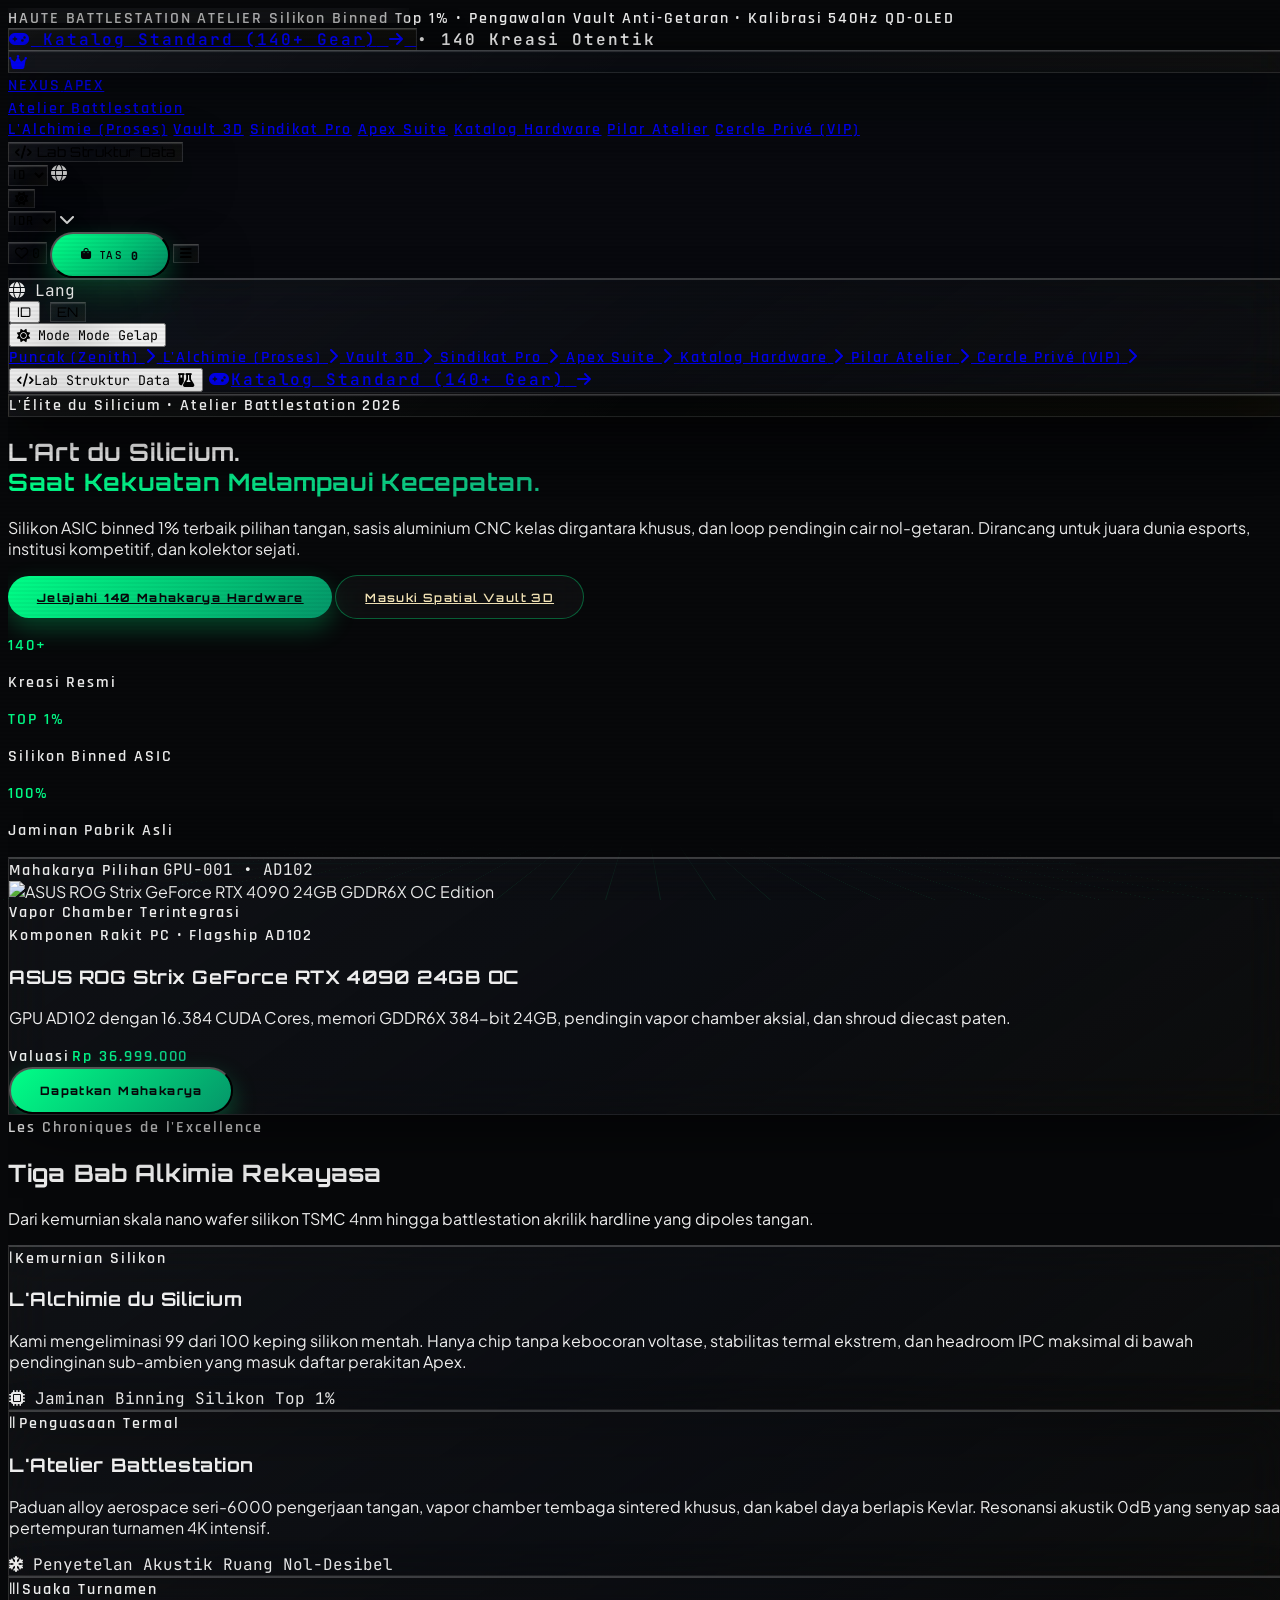
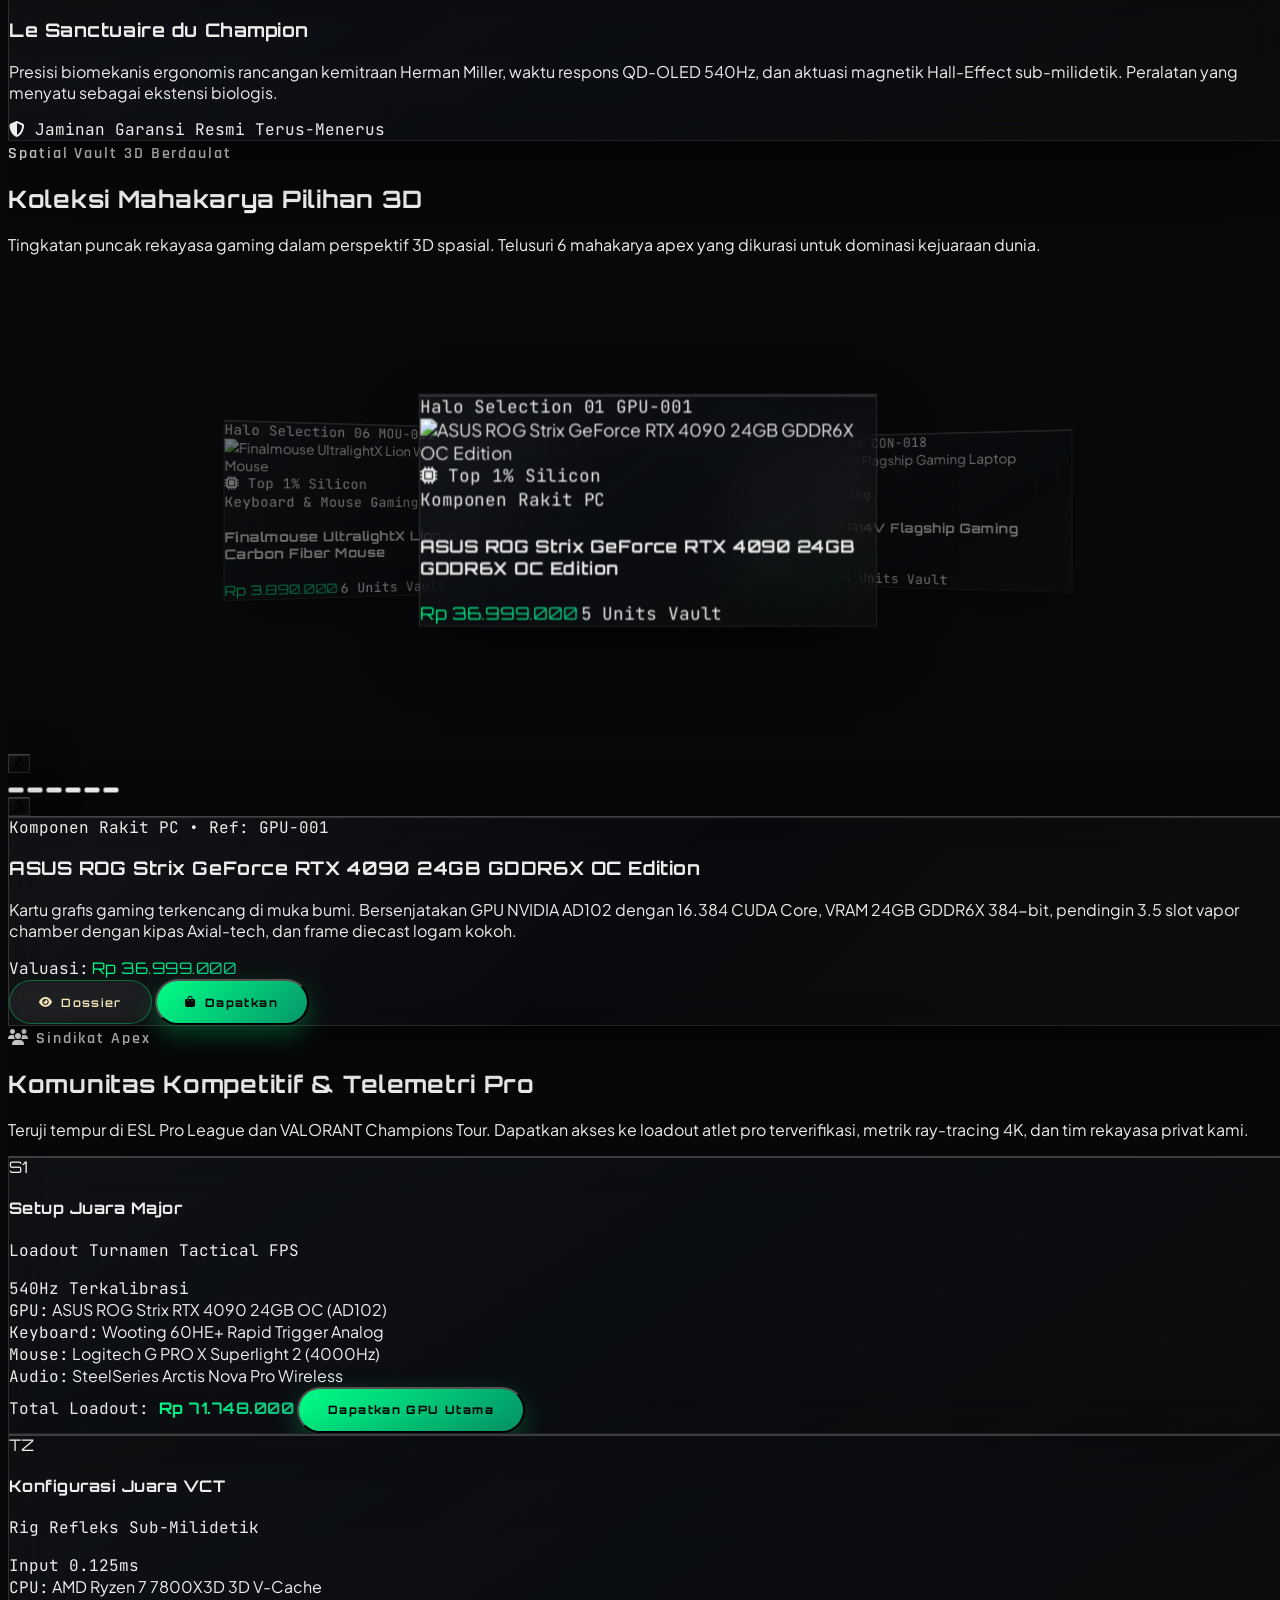
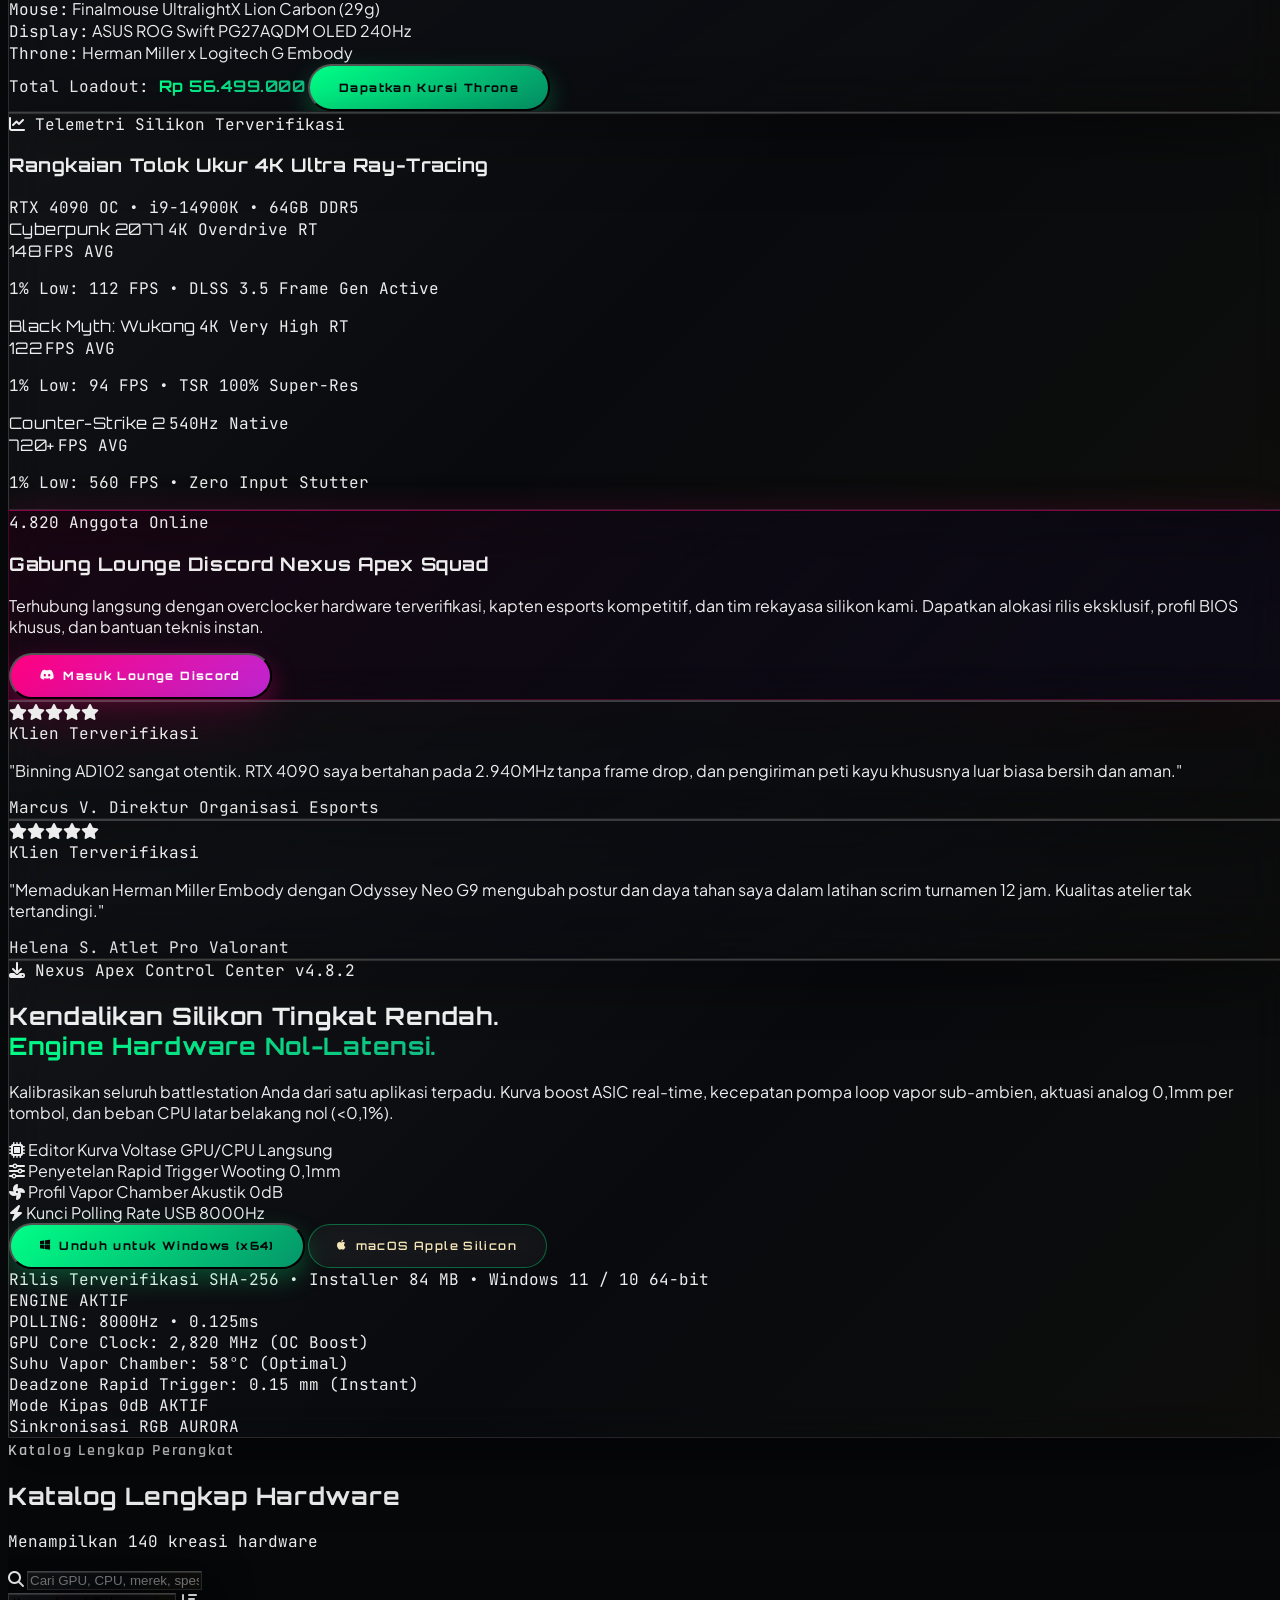
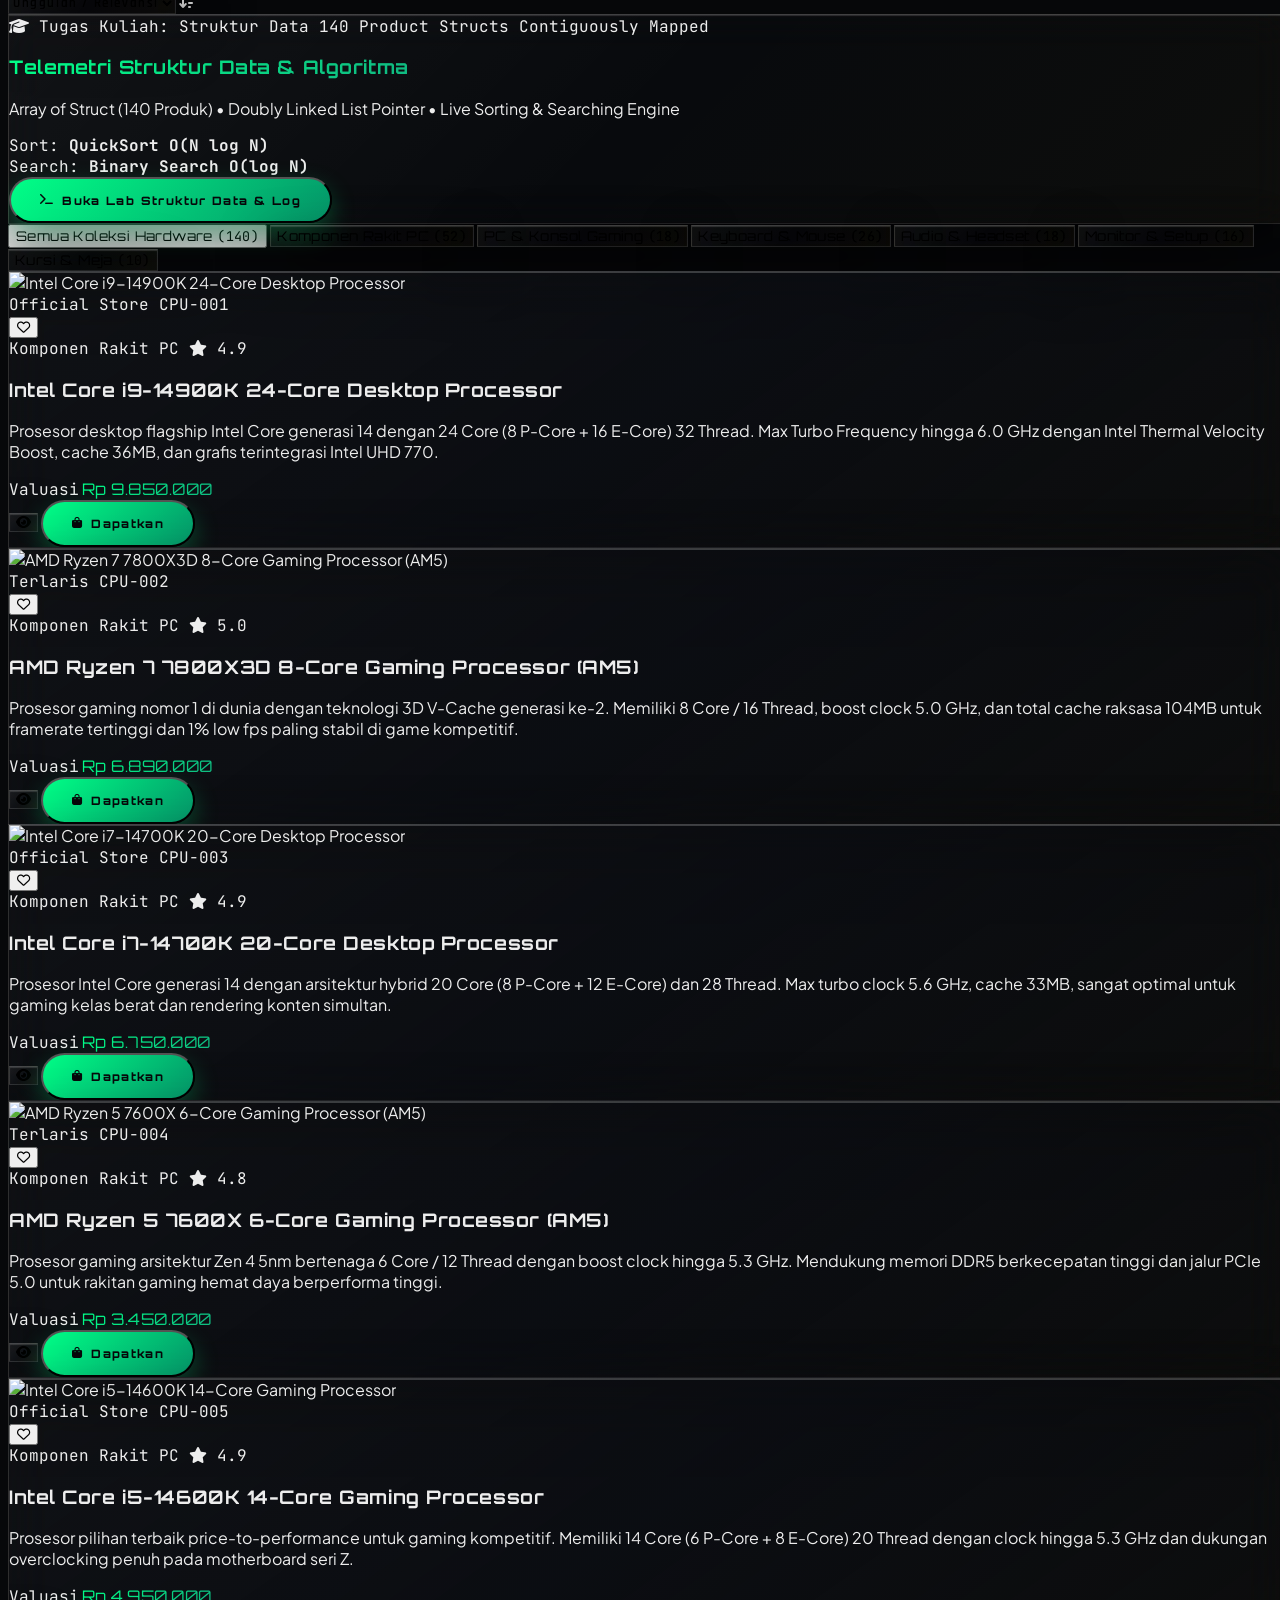
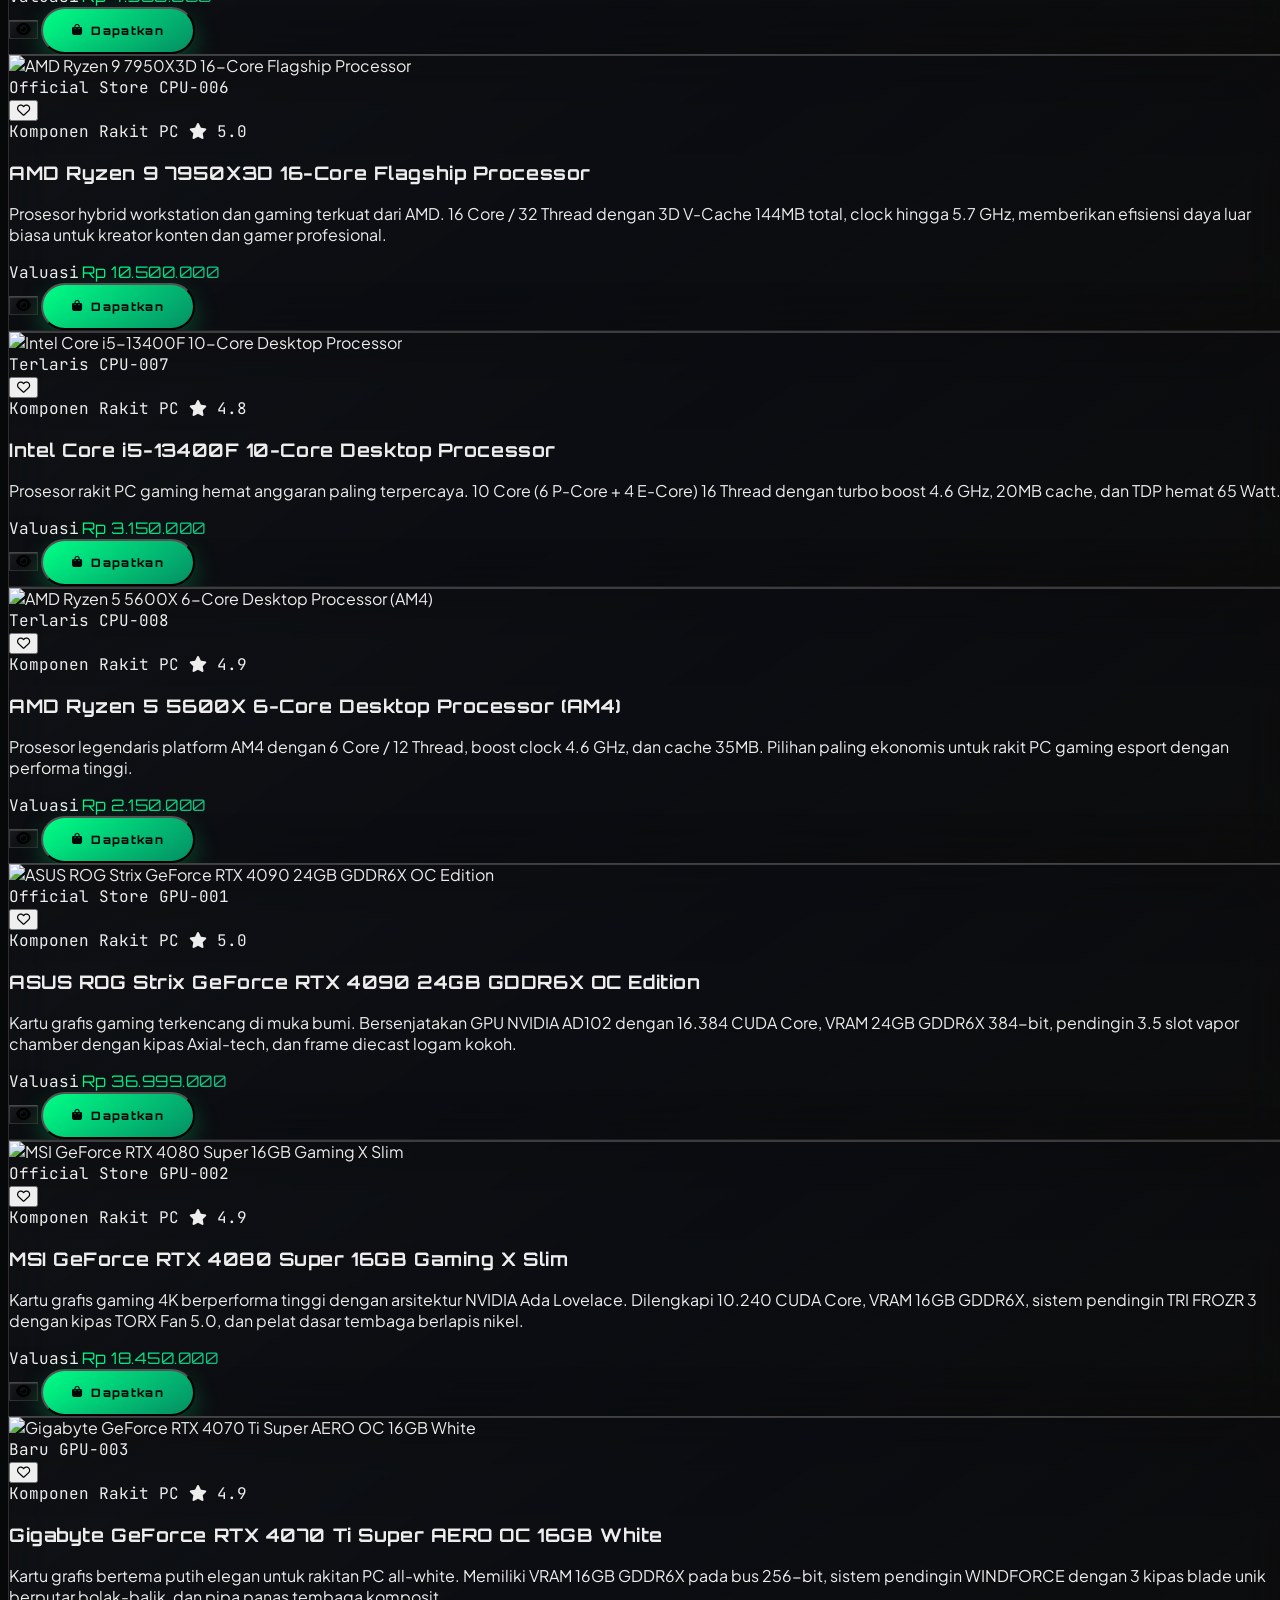
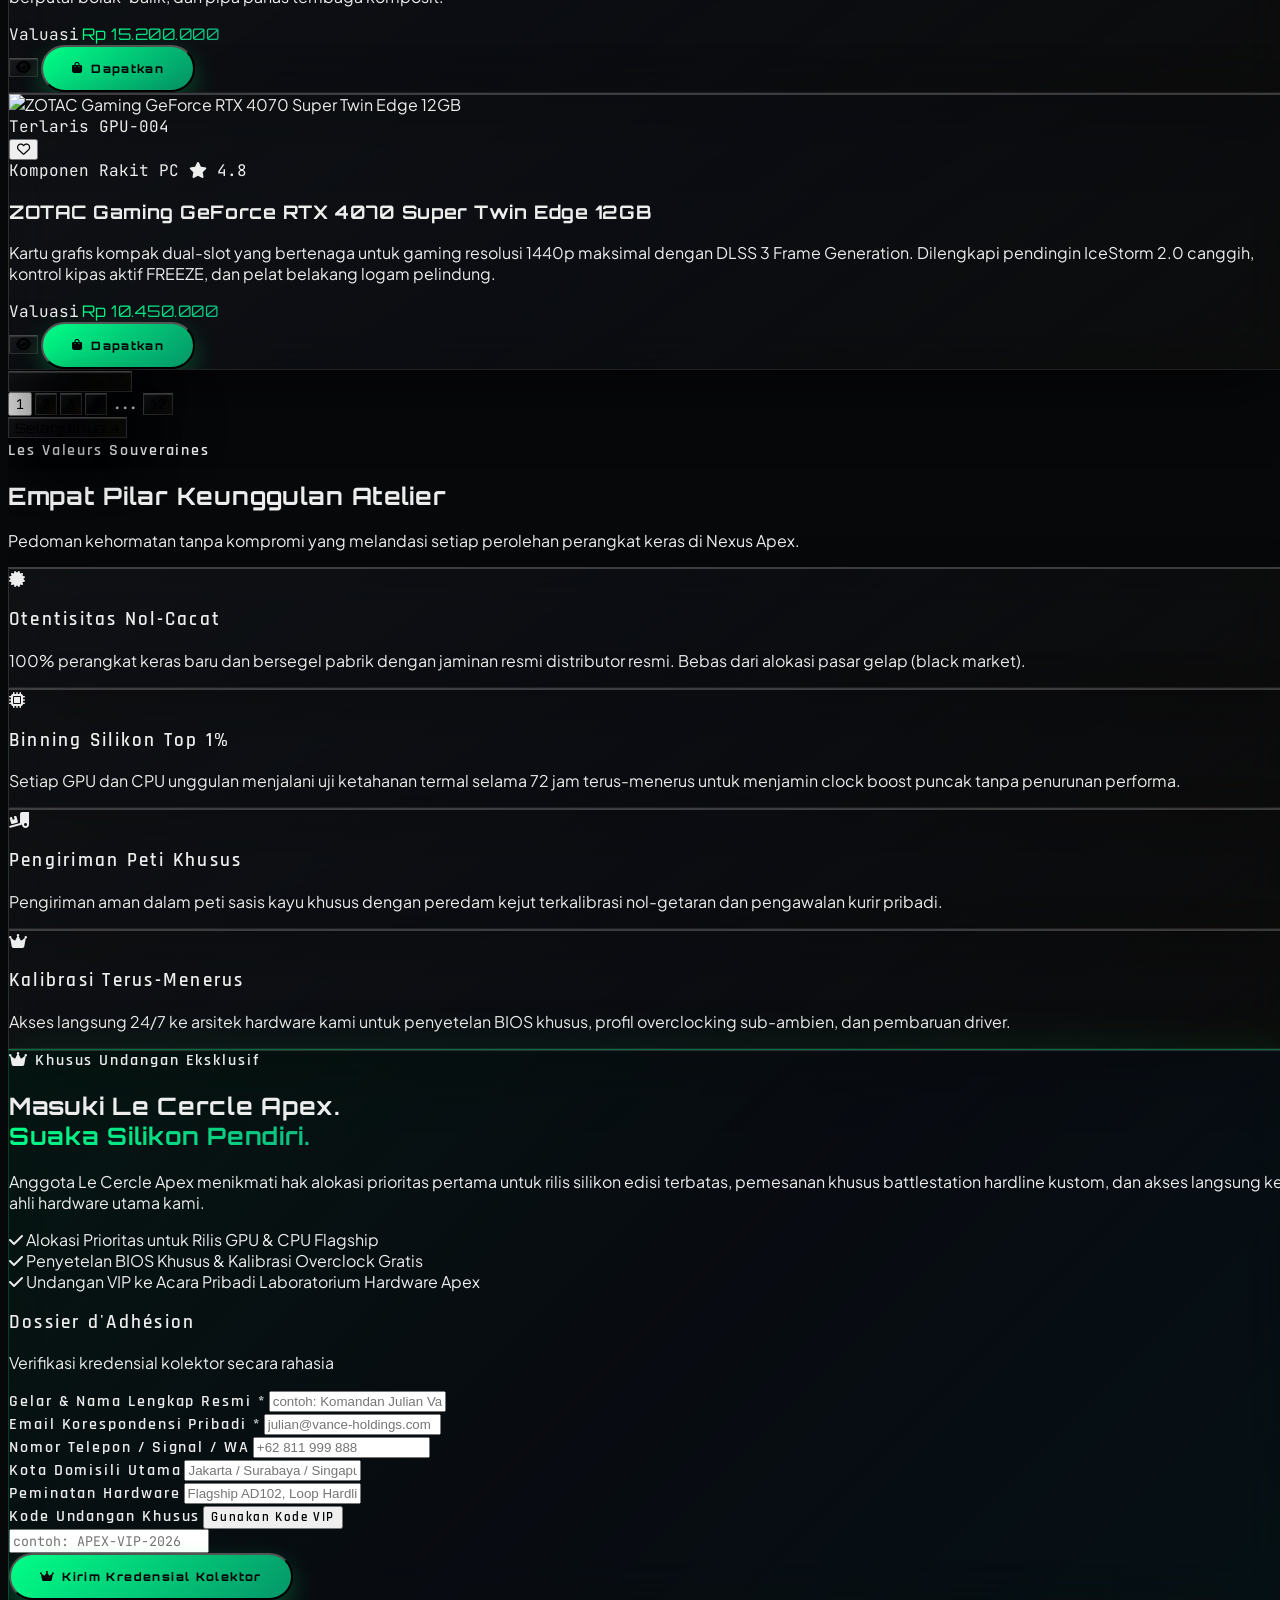
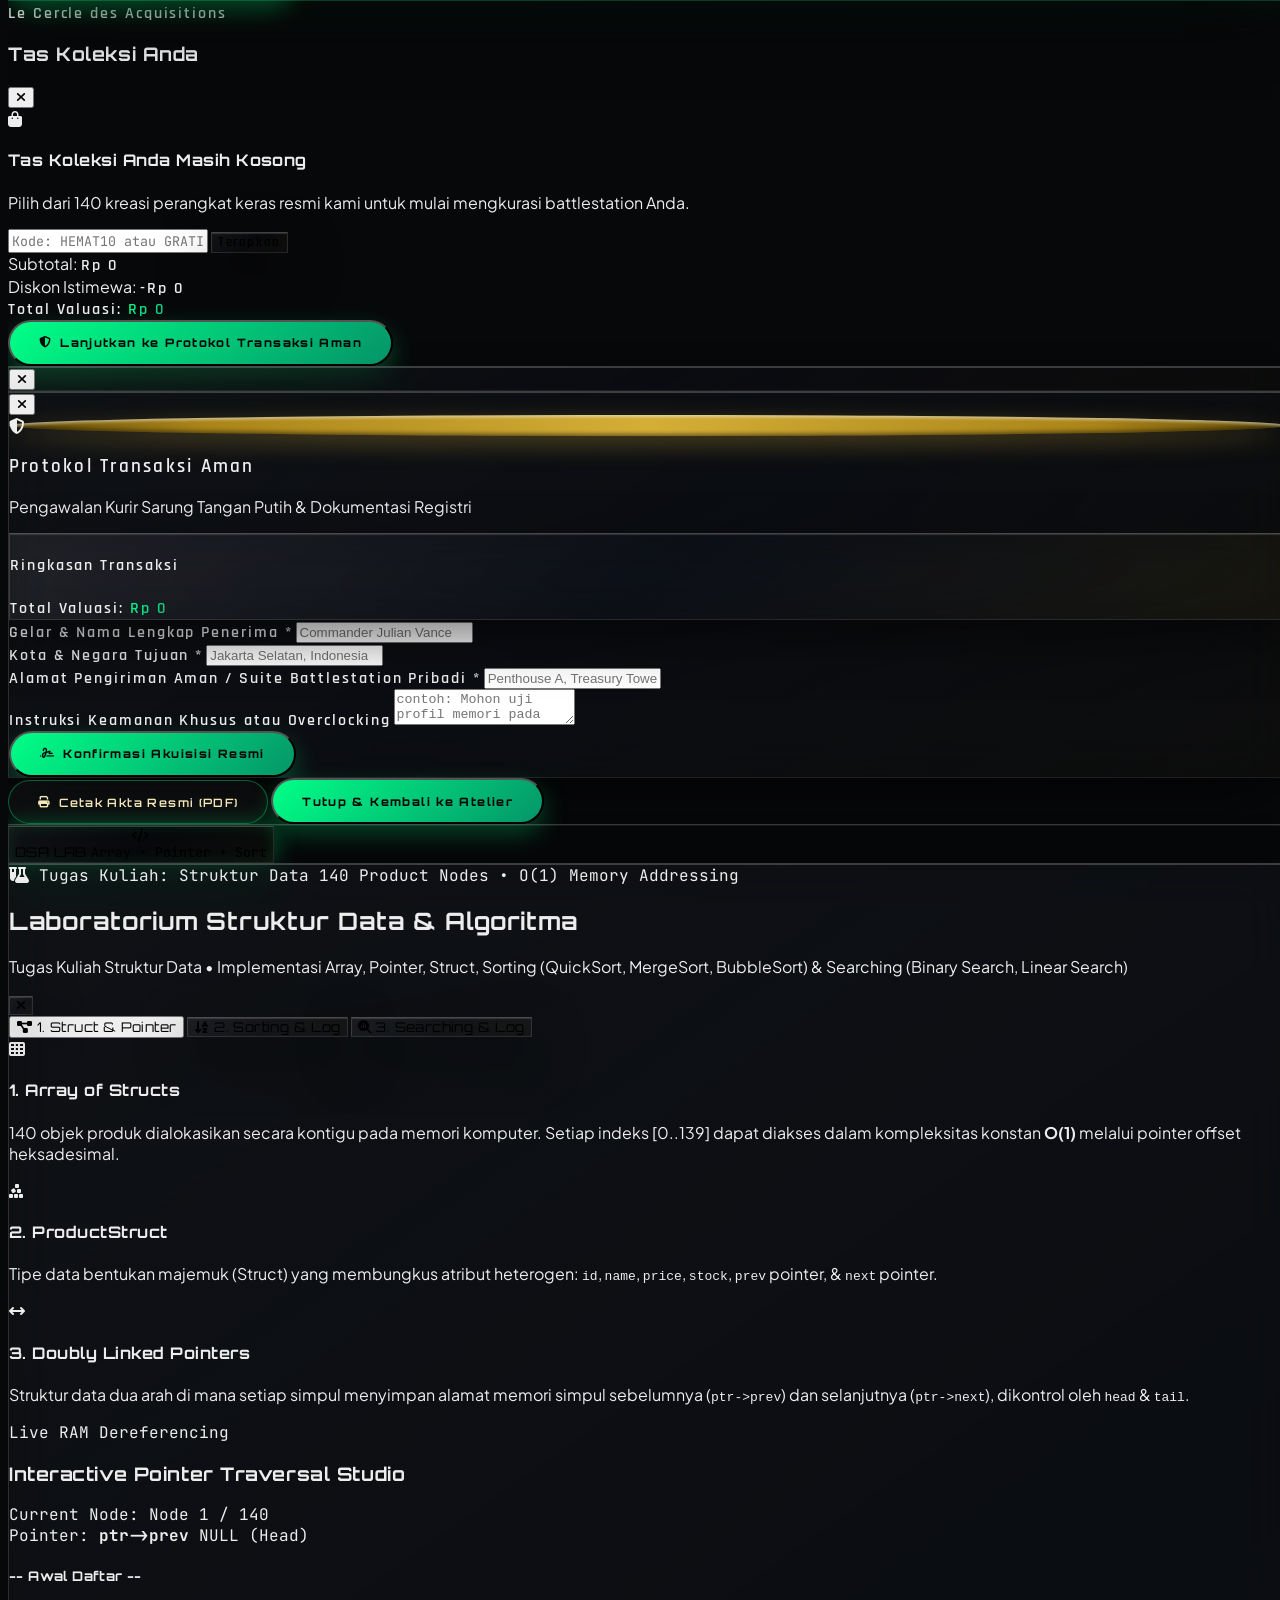
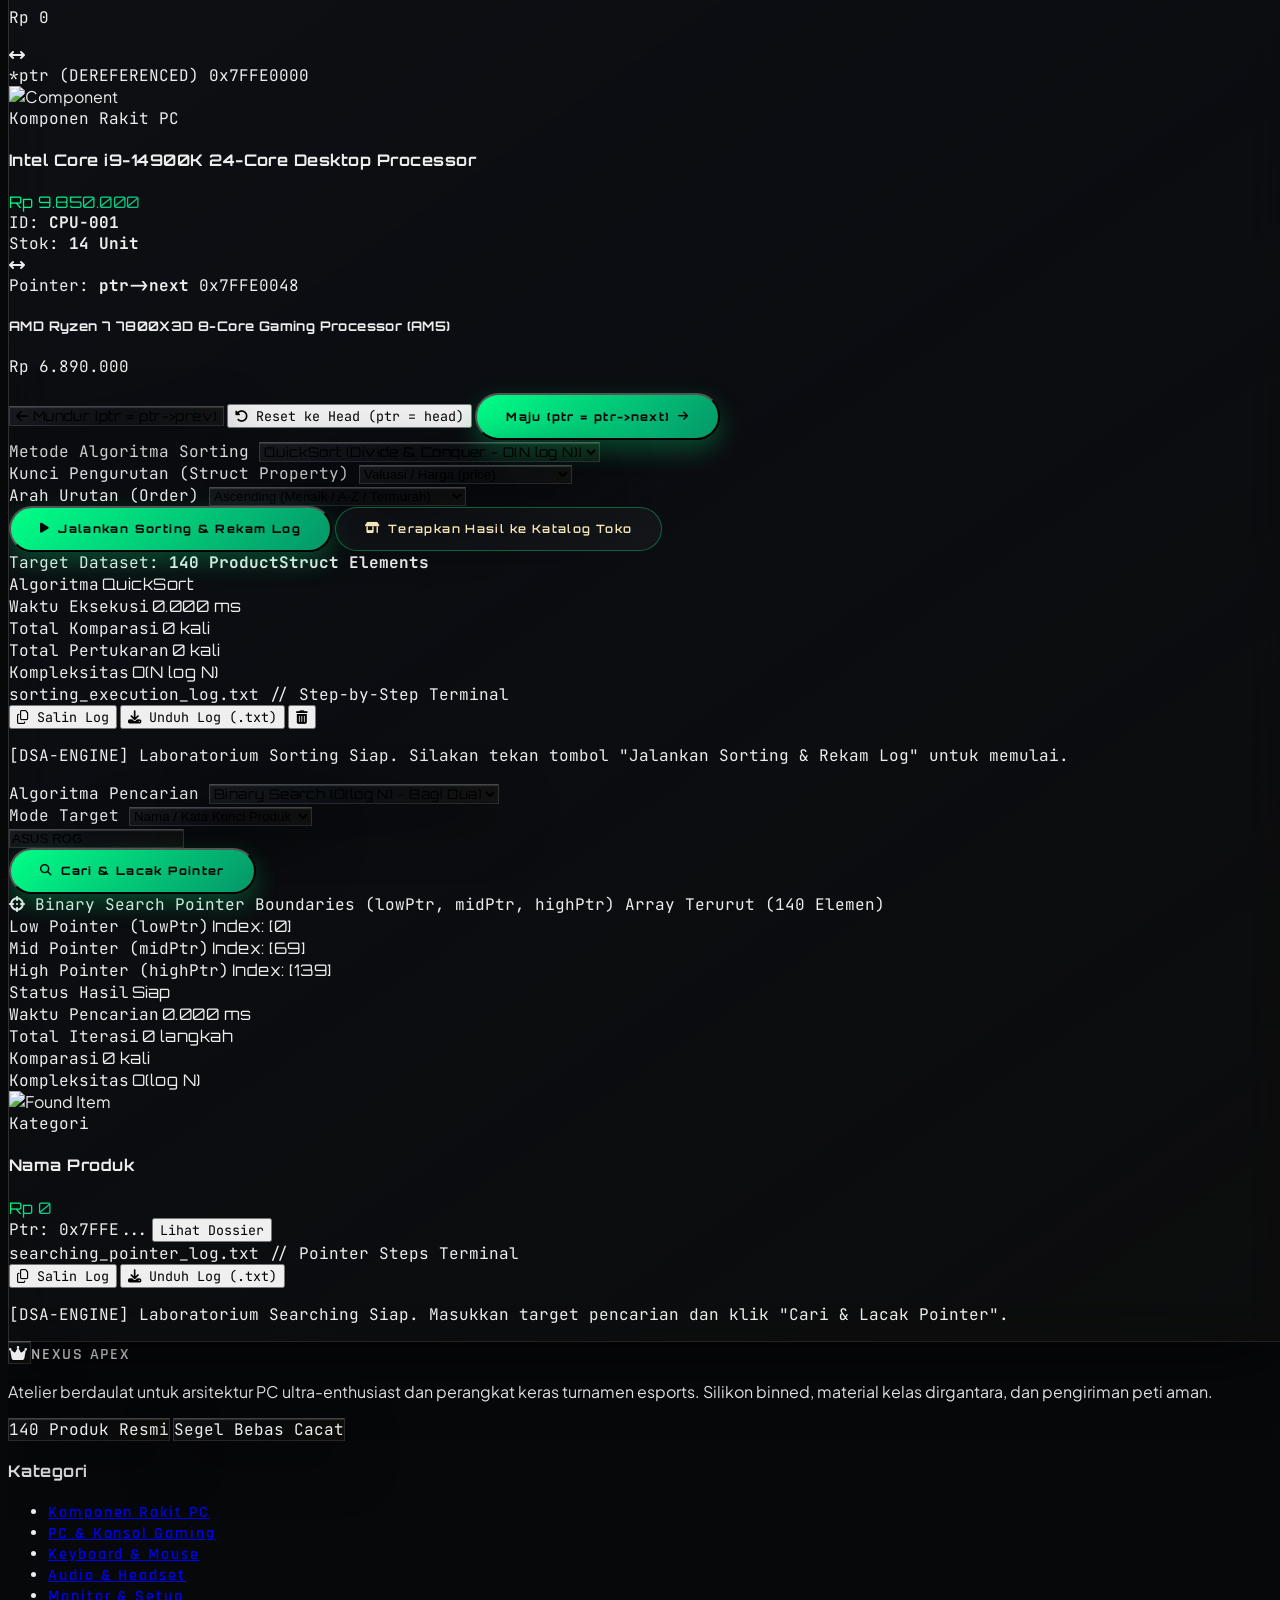
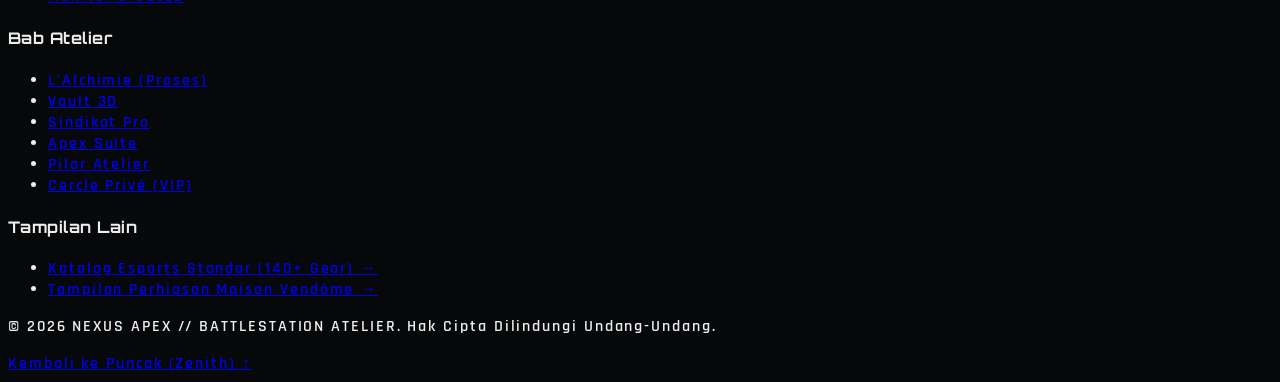
==== commit 5a02d540: "feat(dsa): implement Array, Pointer, Struct, Sorting (Quick/Merge/Bubble) & Searching (Binary/Linear" ====
--- a/index.html
+++ b/index.html
@@ -137,9 +137,19 @@
           <a href="#membership" data-i18n="nav_membership" class="hover:text-[#00ff87] transition">Cercle Privé</a>
         </nav>
 
-        <!-- Right Controls: Language, Theme Toggle, Currency, Wishlist, Bag, Mobile Menu Toggle -->
+        <!-- Right Controls: DSA Lab, Language, Theme Toggle, Currency, Wishlist, Bag, Mobile Menu Toggle -->
         <div class="flex items-center gap-1.5 sm:gap-2.5 shrink-0">
           
+          <!-- DSA Algorithm & Data Structure Lab Button -->
+          <button 
+            id="dsaNavTriggerBtn" 
+            class="hidden md:flex items-center gap-1.5 px-3 py-1.5 rounded-full liquid-glass border border-[#00ff87]/50 text-[#00ff87] hover:bg-[#00ff87]/20 text-[10px] sm:text-xs font-orbitron font-bold transition cursor-pointer shadow-sm"
+            title="Laboratorium Struktur Data & Algoritma"
+          >
+            <i class="fa-solid fa-code text-[10px]"></i>
+            <span data-i18n="dsa_nav_btn">Lab Struktur Data</span>
+          </button>
+
           <!-- Language Selector ID / EN -->
           <div class="relative">
             <select 
@@ -282,8 +292,15 @@
             <span data-i18n="nav_membership">Cercle Privé</span>
             <i class="fa-solid fa-chevron-right text-[10px] text-zinc-500"></i>
           </a>
-          <div class="pt-2 border-t border-white/10 mt-1">
-            <a href="gaming.html" class="px-4 py-2.5 rounded-xl bg-[#00ff87]/10 text-[#00ff87] flex items-center justify-between font-mono text-[11px] tracking-normal">
+          <div class="pt-2 border-t border-white/10 mt-1 space-y-2">
+            <button 
+              id="mobileDsaBtn" 
+              class="w-full px-4 py-2.5 rounded-xl bg-[#00ff87]/20 border border-[#00ff87]/50 text-[#00ff87] flex items-center justify-between font-mono text-[11px] tracking-normal font-bold cursor-pointer"
+            >
+              <span><i class="fa-solid fa-code mr-2"></i><span data-i18n="dsa_nav_btn">Lab Struktur Data</span></span>
+              <i class="fa-solid fa-flask-vial text-[10px]"></i>
+            </button>
+            <a href="gaming.html" class="px-4 py-2.5 rounded-xl bg-white/5 text-zinc-300 hover:text-white flex items-center justify-between font-mono text-[11px] tracking-normal">
               <span><i class="fa-solid fa-gamepad mr-2"></i><span data-i18n="ticker_classic_btn">Katalog Standard (140+ Gear)</span></span>
               <i class="fa-solid fa-arrow-right text-[10px]"></i>
             </a>
@@ -971,6 +988,46 @@
               <option value="alpha" class="bg-[#0a0c12]" data-i18n="sort_alpha">Alphabetical</option>
             </select>
             <i class="fa-solid fa-arrow-down-wide-short absolute right-3.5 top-3 text-[10px] text-[#00ff87] pointer-events-none"></i>
+          </div>
+        </div>
+      </div>
+
+      <!-- DSA Academic Telemetry Banner (Tugas Kuliah: Array, Pointer, Struct, Sorting & Searching) -->
+      <div id="dsaTelemetryBanner" class="mb-6 p-4 sm:p-5 rounded-2xl liquid-glass border border-[#00ff87]/30 bg-gradient-to-r from-[#00ff87]/10 via-[#07090e]/95 to-[#00f0ff]/10 shadow-lg relative overflow-hidden">
+        <div class="flex flex-col md:flex-row md:items-center justify-between gap-4">
+          <!-- Left: Academic Title & Description -->
+          <div class="space-y-1">
+            <div class="flex items-center gap-2">
+              <span class="inline-flex items-center gap-1 px-2.5 py-0.5 rounded-full bg-[#00ff87]/20 border border-[#00ff87]/40 text-[#00ff87] text-[10px] font-mono font-bold uppercase tracking-wider">
+                <i class="fa-solid fa-graduation-cap"></i> Tugas Kuliah: Struktur Data
+              </span>
+              <span class="text-[10px] font-mono text-zinc-400">140 Product Structs Contiguously Mapped</span>
+            </div>
+            <h3 class="font-orbitron text-sm sm:text-base font-bold text-white flex items-center gap-2">
+              <span class="text-emerald-gradient" data-i18n="dsa_banner_title">Telemetri Struktur Data & Algoritma</span>
+            </h3>
+            <p class="text-[11px] text-zinc-300 font-sans" data-i18n="dsa_banner_desc">
+              Array of Struct (140 Produk) • Doubly Linked List Pointer • Live Sorting & Searching Engine
+            </p>
+          </div>
+
+          <!-- Middle / Right: Live Status Metrics & Open Modal CTA -->
+          <div class="flex flex-wrap items-center gap-2.5">
+            <div class="px-3 py-1.5 rounded-xl bg-black/40 border border-white/10 text-[10px] font-mono text-zinc-300 flex items-center gap-2">
+              <span class="w-2 h-2 rounded-full bg-[#00ff87] animate-pulse"></span>
+              <span>Sort: <strong id="dsaBannerSortStatus" class="text-[#00ff87]">QuickSort O(N log N)</strong></span>
+            </div>
+            <div class="px-3 py-1.5 rounded-xl bg-black/40 border border-white/10 text-[10px] font-mono text-zinc-300 flex items-center gap-2">
+              <span class="w-2 h-2 rounded-full bg-[#00f0ff] animate-pulse"></span>
+              <span>Search: <strong id="dsaBannerSearchStatus" class="text-[#00f0ff]">Binary Search O(log N)</strong></span>
+            </div>
+            <button 
+              id="dsaBannerOpenBtn" 
+              class="px-4 py-2 rounded-xl btn-luxury-emerald text-xs font-orbitron font-bold tracking-wider uppercase flex items-center gap-2 cursor-pointer shadow-md"
+            >
+              <i class="fa-solid fa-terminal text-xs"></i>
+              <span data-i18n="dsa_banner_open_btn">Buka Lab Struktur Data & Log</span>
+            </button>
           </div>
         </div>
       </div>
@@ -1426,6 +1483,542 @@
   </div>
 
   <!-- ============================================================
+       FLOATING DSA LAB HUD TRIGGER (BOTTOM LEFT)
+       ============================================================ -->
+  <div id="dsaFloatingContainer" class="fixed bottom-6 left-6 z-40">
+    <button 
+      id="dsaFloatingBtn" 
+      class="group relative flex items-center gap-2.5 px-4 py-3 rounded-full liquid-glass border border-[#00ff87]/60 text-[#00ff87] hover:bg-[#00ff87]/20 transition-all duration-300 shadow-[0_0_25px_rgba(0,255,135,0.35)] cursor-pointer"
+      title="Buka Lab Struktur Data & Algoritma"
+    >
+      <span class="w-2.5 h-2.5 rounded-full bg-[#00ff87] animate-ping absolute -top-1 -right-1"></span>
+      <i class="fa-solid fa-code text-sm group-hover:rotate-12 transition-transform"></i>
+      <div class="flex flex-col text-left">
+        <span class="text-[11px] font-orbitron font-extrabold tracking-wider leading-none">DSA LAB</span>
+        <span class="text-[9px] font-mono text-zinc-400 group-hover:text-white transition leading-none mt-1">Array • Pointer • Sort</span>
+      </div>
+    </button>
+  </div>
+
+  <!-- ============================================================
+       DATA STRUCTURES & ALGORITHMS INTERACTIVE LABORATORY MODAL
+       Tugas Kuliah: Array, Pointer, Struct, Sorting & Searching Logs
+       ============================================================ -->
+  <div id="dsaLabModal" class="fixed inset-0 z-50 hidden items-center justify-center p-3 sm:p-6 overflow-y-auto">
+    <div id="dsaLabBackdrop" class="fixed inset-0 bg-[#07080a]/90 backdrop-blur-md cursor-pointer"></div>
+    
+    <div class="relative liquid-glass-card bg-[#090b13]/98 rounded-3xl p-4 sm:p-8 max-w-5xl w-full z-10 border border-[#00ff87]/40 shadow-2xl space-y-6 max-h-[92vh] overflow-y-auto">
+      
+      <!-- Modal Header -->
+      <div class="flex items-start justify-between pb-4 border-b border-white/10 gap-4">
+        <div>
+          <div class="flex flex-wrap items-center gap-2 mb-1.5">
+            <span class="px-2.5 py-0.5 rounded-full bg-[#00ff87]/20 border border-[#00ff87]/50 text-[#00ff87] text-[10px] font-mono font-bold uppercase tracking-wider">
+              <i class="fa-solid fa-flask-vial mr-1"></i> Tugas Kuliah: Struktur Data
+            </span>
+            <span class="text-[10px] font-mono text-zinc-400">140 Product Nodes • O(1) Memory Addressing</span>
+          </div>
+          <h2 class="font-orbitron text-lg sm:text-2xl font-black text-white uppercase tracking-wider" data-i18n="dsa_modal_title">
+            Laboratorium Struktur Data & Algoritma
+          </h2>
+          <p class="text-xs text-zinc-400 font-sans mt-1" data-i18n="dsa_modal_subtitle">
+            Implementasi Array, Pointer, Struct, Sorting (QuickSort, MergeSort, BubbleSort) & Searching (Binary Search, Linear Search)
+          </p>
+        </div>
+
+        <button 
+          id="closeDsaLabBtn" 
+          class="w-9 h-9 rounded-full liquid-glass border border-white/15 text-zinc-400 hover:text-white flex items-center justify-center transition cursor-pointer shrink-0"
+          title="Tutup Laboratorium"
+        >
+          <i class="fa-solid fa-xmark text-sm"></i>
+        </button>
+      </div>
+
+      <!-- Navigation Tabs -->
+      <div class="flex items-center gap-2 border-b border-white/10 pb-3 overflow-x-auto scrollbar-none">
+        <button 
+          id="dsaTabStructBtn" 
+          class="dsa-tab-btn px-4 py-2 rounded-xl text-xs font-orbitron font-bold transition flex items-center gap-2 cursor-pointer bg-[#00ff87] text-[#07080a] shadow-[0_0_15px_rgba(0,255,135,0.4)]"
+          data-tab="struct"
+        >
+          <i class="fa-solid fa-diagram-project text-xs"></i>
+          <span data-i18n="dsa_tab_struct">1. Struct & Pointer</span>
+        </button>
+        <button 
+          id="dsaTabSortBtn" 
+          class="dsa-tab-btn px-4 py-2 rounded-xl text-xs font-orbitron font-medium text-zinc-400 hover:text-white liquid-glass transition flex items-center gap-2 cursor-pointer"
+          data-tab="sort"
+        >
+          <i class="fa-solid fa-arrow-down-a-z text-xs"></i>
+          <span data-i18n="dsa_tab_sort">2. Sorting & Log</span>
+        </button>
+        <button 
+          id="dsaTabSearchBtn" 
+          class="dsa-tab-btn px-4 py-2 rounded-xl text-xs font-orbitron font-medium text-zinc-400 hover:text-white liquid-glass transition flex items-center gap-2 cursor-pointer"
+          data-tab="search"
+        >
+          <i class="fa-solid fa-magnifying-glass-chart text-xs"></i>
+          <span data-i18n="dsa_tab_search">3. Searching & Log</span>
+        </button>
+      </div>
+
+      <!-- TAB 1: STRUCT & POINTER VISUALIZER -->
+      <div id="dsaTabStructPanel" class="space-y-6">
+        
+        <!-- Academic Theoretical Context -->
+        <div class="grid grid-cols-1 md:grid-cols-3 gap-4">
+          <div class="p-4 rounded-2xl bg-white/5 border border-white/10 space-y-2">
+            <div class="flex items-center gap-2 text-[#00ff87]">
+              <i class="fa-solid fa-table-cells text-sm"></i>
+              <h4 class="font-orbitron text-xs font-bold uppercase tracking-wider text-white">1. Array of Structs</h4>
+            </div>
+            <p class="text-[11px] text-zinc-300 font-sans leading-relaxed">
+              140 objek produk dialokasikan secara kontigu pada memori komputer. Setiap indeks [0..139] dapat diakses dalam kompleksitas konstan <strong>O(1)</strong> melalui pointer offset heksadesimal.
+            </p>
+          </div>
+
+          <div class="p-4 rounded-2xl bg-white/5 border border-white/10 space-y-2">
+            <div class="flex items-center gap-2 text-[#00f0ff]">
+              <i class="fa-solid fa-cubes-stacked text-sm"></i>
+              <h4 class="font-orbitron text-xs font-bold uppercase tracking-wider text-white">2. ProductStruct</h4>
+            </div>
+            <p class="text-[11px] text-zinc-300 font-sans leading-relaxed">
+              Tipe data bentukan majemuk (Struct) yang membungkus atribut heterogen: <code class="text-[#00f0ff]">id</code>, <code class="text-[#00f0ff]">name</code>, <code class="text-[#00f0ff]">price</code>, <code class="text-[#00f0ff]">stock</code>, <code class="text-[#00f0ff]">prev</code> pointer, & <code class="text-[#00f0ff]">next</code> pointer.
+            </p>
+          </div>
+
+          <div class="p-4 rounded-2xl bg-white/5 border border-white/10 space-y-2">
+            <div class="flex items-center gap-2 text-[#a855f7]">
+              <i class="fa-solid fa-arrows-left-right text-sm"></i>
+              <h4 class="font-orbitron text-xs font-bold uppercase tracking-wider text-white">3. Doubly Linked Pointers</h4>
+            </div>
+            <p class="text-[11px] text-zinc-300 font-sans leading-relaxed">
+              Struktur data dua arah di mana setiap simpul menyimpan alamat memori simpul sebelumnya (<code class="text-[#a855f7]">ptr-&gt;prev</code>) dan selanjutnya (<code class="text-[#a855f7]">ptr-&gt;next</code>), dikontrol oleh <code class="text-[#a855f7]">head</code> & <code class="text-[#a855f7]">tail</code>.
+            </p>
+          </div>
+        </div>
+
+        <!-- Interactive Pointer Memory Navigator -->
+        <div class="p-5 sm:p-6 rounded-2xl bg-[#05070c] border border-[#00ff87]/30 space-y-5">
+          <div class="flex flex-col sm:flex-row sm:items-center justify-between gap-3 pb-4 border-b border-white/10">
+            <div>
+              <span class="text-[10px] font-mono text-[#00ff87] uppercase tracking-widest block">Live RAM Dereferencing</span>
+              <h3 class="font-orbitron text-sm sm:text-base font-bold text-white">Interactive Pointer Traversal Studio</h3>
+            </div>
+            <div class="flex items-center gap-2 font-mono text-xs">
+              <span class="text-zinc-400">Current Node:</span>
+              <span id="dsaCurrentIndexBadge" class="px-2.5 py-1 rounded bg-[#00ff87]/20 border border-[#00ff87]/40 text-[#00ff87] font-bold">Node 1 / 140</span>
+            </div>
+          </div>
+
+          <!-- Pointers Tri-Node Visualizer (Prev -> Current -> Next) -->
+          <div class="grid grid-cols-1 md:grid-cols-12 gap-3 items-center">
+            
+            <!-- Previous Node Box -->
+            <div class="md:col-span-3 p-3.5 rounded-xl bg-white/5 border border-white/10 space-y-1.5 opacity-75">
+              <div class="flex items-center justify-between text-[10px] font-mono">
+                <span class="text-zinc-400">Pointer: <strong class="text-[#a855f7]">ptr-&gt;prev</strong></span>
+                <span id="dsaPrevMemAddress" class="text-zinc-500">NULL (Head)</span>
+              </div>
+              <h5 id="dsaPrevNodeName" class="font-orbitron text-xs font-bold text-zinc-300 truncate">-- Awal Daftar --</h5>
+              <p id="dsaPrevNodePrice" class="text-[10px] font-mono text-zinc-400">Rp 0</p>
+            </div>
+
+            <!-- Arrow Indicator -->
+            <div class="hidden md:flex md:col-span-1 justify-center text-zinc-500 text-xs">
+              <i class="fa-solid fa-arrows-left-right text-base text-[#00ff87]"></i>
+            </div>
+
+            <!-- Current Active Node Box (Highlight) -->
+            <div class="md:col-span-4 p-4 rounded-2xl bg-gradient-to-b from-[#00ff87]/15 to-transparent border-2 border-[#00ff87] shadow-[0_0_20px_rgba(0,255,135,0.2)] space-y-3">
+              <div class="flex items-center justify-between text-[10px] font-mono">
+                <span class="px-2 py-0.5 rounded bg-[#00ff87] text-[#07080a] font-extrabold uppercase">*ptr (DEREFERENCED)</span>
+                <span id="dsaCurrentMemAddress" class="text-[#00ff87] font-bold">0x7FFE0010</span>
+              </div>
+              
+              <div class="flex items-center gap-3">
+                <img 
+                  id="dsaCurrentNodeImg" 
+                  src="https://images.unsplash.com/photo-1587202372775-e229f172b9d7?q=80&w=200&auto=format&fit=crop" 
+                  alt="Component" 
+                  class="w-14 h-14 object-contain rounded-xl bg-black/60 p-1 border border-white/10 shrink-0"
+                >
+                <div class="min-w-0">
+                  <span id="dsaCurrentNodeCategory" class="text-[9px] font-mono text-zinc-400 uppercase tracking-widest block">Komponen PC</span>
+                  <h4 id="dsaCurrentNodeName" class="font-orbitron text-sm font-bold text-white truncate">ASUS ROG Strix RTX 4090</h4>
+                  <span id="dsaCurrentNodePrice" class="text-xs font-bold font-orbitron text-emerald-gradient">Rp 38.999.000</span>
+                </div>
+              </div>
+
+              <div class="grid grid-cols-2 gap-2 text-[10px] font-mono pt-2 border-t border-white/10 text-zinc-300">
+                <div>ID: <strong id="dsaCurrentNodeId" class="text-white">GPU-001</strong></div>
+                <div>Stok: <strong id="dsaCurrentNodeStock" class="text-white">5 Unit</strong></div>
+              </div>
+            </div>
+
+            <!-- Arrow Indicator -->
+            <div class="hidden md:flex md:col-span-1 justify-center text-zinc-500 text-xs">
+              <i class="fa-solid fa-arrows-left-right text-base text-[#00f0ff]"></i>
+            </div>
+
+            <!-- Next Node Box -->
+            <div class="md:col-span-3 p-3.5 rounded-xl bg-white/5 border border-white/10 space-y-1.5 opacity-75">
+              <div class="flex items-center justify-between text-[10px] font-mono">
+                <span class="text-zinc-400">Pointer: <strong class="text-[#00f0ff]">ptr-&gt;next</strong></span>
+                <span id="dsaNextMemAddress" class="text-zinc-500">0x7FFE0058</span>
+              </div>
+              <h5 id="dsaNextNodeName" class="font-orbitron text-xs font-bold text-zinc-300 truncate">MSI Suprim X 4090</h5>
+              <p id="dsaNextNodePrice" class="text-[10px] font-mono text-zinc-400">Rp 37.500.000</p>
+            </div>
+
+          </div>
+
+          <!-- Pointer Controller Buttons -->
+          <div class="flex flex-wrap items-center justify-between gap-3 pt-3 border-t border-white/10">
+            <button 
+              id="dsaPtrPrevBtn" 
+              class="px-4 py-2 rounded-xl liquid-glass border border-white/15 text-xs font-orbitron text-zinc-300 hover:text-white flex items-center gap-2 cursor-pointer"
+            >
+              <i class="fa-solid fa-arrow-left text-[10px]"></i>
+              <span>Mundur (ptr = ptr-&gt;prev)</span>
+            </button>
+
+            <button 
+              id="dsaPtrResetBtn" 
+              class="px-4 py-2 rounded-xl bg-white/10 hover:bg-white/20 text-xs font-mono text-zinc-300 flex items-center gap-1.5 cursor-pointer"
+            >
+              <i class="fa-solid fa-rotate-left text-[10px]"></i>
+              <span>Reset ke Head (ptr = head)</span>
+            </button>
+
+            <button 
+              id="dsaPtrNextBtn" 
+              class="px-4 py-2 rounded-xl btn-luxury-emerald text-xs font-orbitron font-bold flex items-center gap-2 cursor-pointer"
+            >
+              <span>Maju (ptr = ptr-&gt;next)</span>
+              <i class="fa-solid fa-arrow-right text-[10px]"></i>
+            </button>
+          </div>
+        </div>
+
+      </div>
+
+      <!-- TAB 2: SORTING LAB & LOGS -->
+      <div id="dsaTabSortPanel" class="hidden space-y-5">
+        
+        <!-- Controls Bar -->
+        <div class="p-4 sm:p-5 rounded-2xl bg-white/5 border border-white/10 space-y-4">
+          <div class="grid grid-cols-1 sm:grid-cols-3 gap-3">
+            
+            <!-- Algorithm Selection -->
+            <div>
+              <label class="block text-[10px] font-mono text-zinc-400 uppercase tracking-wider mb-1">
+                Metode Algoritma Sorting
+              </label>
+              <select 
+                id="dsaSortAlgoSelect" 
+                class="w-full px-3 py-2 text-xs rounded-xl liquid-glass border border-white/15 text-white font-orbitron focus:outline-none focus:border-[#00ff87] cursor-pointer"
+              >
+                <option value="quick" class="bg-[#0a0c12]">QuickSort (Divide & Conquer - O(N log N))</option>
+                <option value="merge" class="bg-[#0a0c12]">MergeSort (Stable - O(N log N))</option>
+                <option value="bubble" class="bg-[#0a0c12]">BubbleSort (Iterative Swap - O(N²))</option>
+              </select>
+            </div>
+
+            <!-- Sort Key Selection -->
+            <div>
+              <label class="block text-[10px] font-mono text-zinc-400 uppercase tracking-wider mb-1">
+                Kunci Pengurutan (Struct Property)
+              </label>
+              <select 
+                id="dsaSortKeySelect" 
+                class="w-full px-3 py-2 text-xs rounded-xl liquid-glass border border-white/15 text-white font-sans focus:outline-none focus:border-[#00ff87] cursor-pointer"
+              >
+                <option value="price" class="bg-[#0a0c12]">Valuasi / Harga (price)</option>
+                <option value="name" class="bg-[#0a0c12]">Nama Produk (name - Alfabetis)</option>
+                <option value="rating" class="bg-[#0a0c12]">Rating Pelanggan (rating)</option>
+                <option value="stock" class="bg-[#0a0c12]">Kuantitas Stok (stock)</option>
+              </select>
+            </div>
+
+            <!-- Order Selection -->
+            <div>
+              <label class="block text-[10px] font-mono text-zinc-400 uppercase tracking-wider mb-1">
+                Arah Urutan (Order)
+              </label>
+              <select 
+                id="dsaSortOrderSelect" 
+                class="w-full px-3 py-2 text-xs rounded-xl liquid-glass border border-white/15 text-white font-sans focus:outline-none focus:border-[#00ff87] cursor-pointer"
+              >
+                <option value="asc" class="bg-[#0a0c12]">Ascending (Menaik / A-Z / Termurah)</option>
+                <option value="desc" class="bg-[#0a0c12]">Descending (Menurun / Z-A / Termahal)</option>
+              </select>
+            </div>
+
+          </div>
+
+          <!-- Action Buttons -->
+          <div class="flex flex-wrap items-center justify-between gap-3 pt-2">
+            <div class="flex items-center gap-2">
+              <button 
+                id="dsaRunSortBtn" 
+                class="btn-luxury-emerald px-5 py-2.5 text-xs font-orbitron font-bold tracking-wider uppercase flex items-center gap-2 cursor-pointer shadow-lg"
+              >
+                <i class="fa-solid fa-play text-xs"></i>
+                <span data-i18n="dsa_sort_run_btn">Jalankan Sorting & Rekam Log</span>
+              </button>
+
+              <button 
+                id="dsaApplySortToCatalogBtn" 
+                class="btn-luxury-outline px-4 py-2.5 text-xs font-orbitron tracking-wider uppercase flex items-center gap-2 cursor-pointer"
+                title="Terapkan hasil sorting ini langsung ke grid etalase katalog toko"
+              >
+                <i class="fa-solid fa-shop text-xs"></i>
+                <span data-i18n="dsa_sort_apply_btn">Terapkan ke Katalog Web</span>
+              </button>
+            </div>
+
+            <div class="text-[11px] font-mono text-zinc-400">
+              Target Dataset: <strong class="text-white">140 ProductStruct Elements</strong>
+            </div>
+          </div>
+        </div>
+
+        <!-- Telemetry Metrics Bar -->
+        <div class="grid grid-cols-2 sm:grid-cols-5 gap-3">
+          <div class="p-3 rounded-xl bg-white/5 border border-white/10">
+            <span class="text-[9px] font-mono text-zinc-400 uppercase block">Algoritma</span>
+            <span id="dsaSortMetricAlgo" class="text-xs font-orbitron font-bold text-white truncate block">QuickSort</span>
+          </div>
+          <div class="p-3 rounded-xl bg-white/5 border border-white/10">
+            <span class="text-[9px] font-mono text-zinc-400 uppercase block">Waktu Eksekusi</span>
+            <span id="dsaSortMetricTime" class="text-xs font-orbitron font-bold text-[#00ff87]">0.000 ms</span>
+          </div>
+          <div class="p-3 rounded-xl bg-white/5 border border-white/10">
+            <span class="text-[9px] font-mono text-zinc-400 uppercase block">Total Komparasi</span>
+            <span id="dsaSortMetricComps" class="text-xs font-orbitron font-bold text-[#00f0ff]">0 kali</span>
+          </div>
+          <div class="p-3 rounded-xl bg-white/5 border border-white/10">
+            <span class="text-[9px] font-mono text-zinc-400 uppercase block">Total Pertukaran</span>
+            <span id="dsaSortMetricSwaps" class="text-xs font-orbitron font-bold text-[#f5e6b8]">0 kali</span>
+          </div>
+          <div class="p-3 rounded-xl bg-white/5 border border-white/10 col-span-2 sm:col-span-1">
+            <span class="text-[9px] font-mono text-zinc-400 uppercase block">Kompleksitas</span>
+            <span id="dsaSortMetricBigO" class="text-xs font-orbitron font-bold text-[#a855f7]">O(N log N)</span>
+          </div>
+        </div>
+
+        <!-- Terminal Execution Log -->
+        <div class="rounded-2xl bg-[#04060a] border border-[#00ff87]/30 overflow-hidden shadow-2xl">
+          <div class="flex items-center justify-between px-4 py-2.5 bg-black/60 border-b border-white/10">
+            <div class="flex items-center gap-2">
+              <span class="w-3 h-3 rounded-full bg-[#ff5f56]"></span>
+              <span class="w-3 h-3 rounded-full bg-[#ffbd2e]"></span>
+              <span class="w-3 h-3 rounded-full bg-[#27c93f]"></span>
+              <span class="text-[11px] font-mono text-zinc-400 ml-2">sorting_execution_log.txt // Step-by-Step Terminal</span>
+            </div>
+            
+            <div class="flex items-center gap-2">
+              <button 
+                id="dsaCopySortLogBtn" 
+                class="px-2.5 py-1 rounded bg-white/10 hover:bg-white/20 text-[10px] font-mono text-zinc-300 transition cursor-pointer"
+              >
+                <i class="fa-regular fa-copy mr-1"></i> <span data-i18n="dsa_copy_log_btn">Salin Log</span>
+              </button>
+              <button 
+                id="dsaDownloadSortLogBtn" 
+                class="px-2.5 py-1 rounded bg-[#00ff87]/20 border border-[#00ff87]/40 hover:bg-[#00ff87]/30 text-[10px] font-mono text-[#00ff87] transition cursor-pointer"
+              >
+                <i class="fa-solid fa-download mr-1"></i> <span data-i18n="dsa_download_log_btn">Unduh Log (.txt)</span>
+              </button>
+              <button 
+                id="dsaClearSortLogBtn" 
+                class="px-2 py-1 rounded bg-white/5 hover:bg-white/15 text-[10px] font-mono text-zinc-400 hover:text-white transition cursor-pointer"
+                title="Bersihkan Log"
+              >
+                <i class="fa-solid fa-trash-can"></i>
+              </button>
+            </div>
+          </div>
+
+          <!-- Terminal Content View -->
+          <pre 
+            id="dsaSortTerminalContent" 
+            class="p-4 text-xs font-mono text-[#00ff87] bg-[#05070c] max-h-80 overflow-y-auto leading-relaxed scrollbar-thin whitespace-pre-wrap select-text selection:bg-[#00ff87]/30 selection:text-white"
+          >[DSA-ENGINE] Laboratorium Sorting Siap. Silakan tekan tombol "Jalankan Sorting & Rekam Log" untuk memulai.</pre>
+        </div>
+
+      </div>
+
+      <!-- TAB 3: SEARCHING LAB & LOGS -->
+      <div id="dsaTabSearchPanel" class="hidden space-y-5">
+        
+        <!-- Controls Bar -->
+        <div class="p-4 sm:p-5 rounded-2xl bg-white/5 border border-white/10 space-y-4">
+          <div class="grid grid-cols-1 sm:grid-cols-12 gap-3 items-end">
+            
+            <!-- Search Method -->
+            <div class="sm:col-span-4">
+              <label class="block text-[10px] font-mono text-zinc-400 uppercase tracking-wider mb-1">
+                Algoritma Pencarian
+              </label>
+              <select 
+                id="dsaSearchAlgoSelect" 
+                class="w-full px-3 py-2 text-xs rounded-xl liquid-glass border border-white/15 text-white font-orbitron focus:outline-none focus:border-[#00ff87] cursor-pointer"
+              >
+                <option value="binary" class="bg-[#0a0c12]">Binary Search (O(log N) - Bagi Dua)</option>
+                <option value="linear" class="bg-[#0a0c12]">Linear Search (O(N) - Sekuensial)</option>
+              </select>
+            </div>
+
+            <!-- Search Mode -->
+            <div class="sm:col-span-3">
+              <label class="block text-[10px] font-mono text-zinc-400 uppercase tracking-wider mb-1">
+                Mode Target
+              </label>
+              <select 
+                id="dsaSearchModeSelect" 
+                class="w-full px-3 py-2 text-xs rounded-xl liquid-glass border border-white/15 text-white font-sans focus:outline-none focus:border-[#00ff87] cursor-pointer"
+              >
+                <option value="name" class="bg-[#0a0c12]">Nama / Kata Kunci Produk</option>
+                <option value="price" class="bg-[#0a0c12]">Harga Nominal Tepat (IDR)</option>
+              </select>
+            </div>
+
+            <!-- Search Input Field -->
+            <div class="sm:col-span-5 flex items-center gap-2">
+              <div class="relative flex-1">
+                <input 
+                  type="text" 
+                  id="dsaSearchQueryInput" 
+                  value="ASUS ROG"
+                  placeholder="Ketik kata kunci produk..."
+                  class="w-full pl-3 pr-3 py-2 text-xs rounded-xl liquid-glass border border-white/15 text-white focus:outline-none focus:border-[#00ff87] font-sans"
+                >
+              </div>
+
+              <button 
+                id="dsaRunSearchBtn" 
+                class="btn-luxury-emerald px-4 py-2 text-xs font-orbitron font-bold tracking-wider uppercase shrink-0 flex items-center gap-1.5 cursor-pointer shadow-lg"
+              >
+                <i class="fa-solid fa-magnifying-glass text-xs"></i>
+                <span data-i18n="dsa_search_run_btn">Cari & Lacak Pointer</span>
+              </button>
+            </div>
+
+          </div>
+        </div>
+
+        <!-- Binary Search Pointer Tracker Display -->
+        <div id="dsaPointerTrackerCard" class="p-4 rounded-2xl bg-[#05070c] border border-[#00f0ff]/30 space-y-3">
+          <div class="flex items-center justify-between text-[10px] font-mono">
+            <span class="text-[#00f0ff] uppercase tracking-wider font-bold">
+              <i class="fa-solid fa-crosshairs mr-1"></i> Binary Search Pointer Boundaries (lowPtr, midPtr, highPtr)
+            </span>
+            <span class="text-zinc-400">Array Terurut (140 Elemen)</span>
+          </div>
+
+          <div class="grid grid-cols-1 sm:grid-cols-3 gap-3 text-center">
+            <div class="p-3 rounded-xl bg-white/5 border border-white/10">
+              <span class="text-[9px] font-mono text-zinc-400 uppercase block">Low Pointer (lowPtr)</span>
+              <span id="dsaTrackerLow" class="text-sm font-orbitron font-bold text-[#00ff87]">Index: [0]</span>
+            </div>
+            <div class="p-3 rounded-xl bg-gradient-to-b from-[#00f0ff]/20 to-transparent border border-[#00f0ff]">
+              <span class="text-[9px] font-mono text-[#00f0ff] uppercase font-bold block">Mid Pointer (midPtr)</span>
+              <span id="dsaTrackerMid" class="text-sm font-orbitron font-bold text-white">Index: [69]</span>
+            </div>
+            <div class="p-3 rounded-xl bg-white/5 border border-white/10">
+              <span class="text-[9px] font-mono text-zinc-400 uppercase block">High Pointer (highPtr)</span>
+              <span id="dsaTrackerHigh" class="text-sm font-orbitron font-bold text-[#ff007f]">Index: [139]</span>
+            </div>
+          </div>
+        </div>
+
+        <!-- Search Telemetry Metrics Bar -->
+        <div class="grid grid-cols-2 sm:grid-cols-5 gap-3">
+          <div class="p-3 rounded-xl bg-white/5 border border-white/10">
+            <span class="text-[9px] font-mono text-zinc-400 uppercase block">Status Hasil</span>
+            <span id="dsaSearchMetricStatus" class="text-xs font-orbitron font-bold text-[#00ff87] truncate block">Siap</span>
+          </div>
+          <div class="p-3 rounded-xl bg-white/5 border border-white/10">
+            <span class="text-[9px] font-mono text-zinc-400 uppercase block">Waktu Pencarian</span>
+            <span id="dsaSearchMetricTime" class="text-xs font-orbitron font-bold text-white">0.000 ms</span>
+          </div>
+          <div class="p-3 rounded-xl bg-white/5 border border-white/10">
+            <span class="text-[9px] font-mono text-zinc-400 uppercase block">Total Iterasi</span>
+            <span id="dsaSearchMetricIters" class="text-xs font-orbitron font-bold text-[#00f0ff]">0 langkah</span>
+          </div>
+          <div class="p-3 rounded-xl bg-white/5 border border-white/10">
+            <span class="text-[9px] font-mono text-zinc-400 uppercase block">Komparasi</span>
+            <span id="dsaSearchMetricComps" class="text-xs font-orbitron font-bold text-[#f5e6b8]">0 kali</span>
+          </div>
+          <div class="p-3 rounded-xl bg-white/5 border border-white/10 col-span-2 sm:col-span-1">
+            <span class="text-[9px] font-mono text-zinc-400 uppercase block">Kompleksitas</span>
+            <span id="dsaSearchMetricBigO" class="text-xs font-orbitron font-bold text-[#a855f7]">O(log N)</span>
+          </div>
+        </div>
+
+        <!-- Result Preview Card -->
+        <div id="dsaSearchResultBox" class="p-4 rounded-xl bg-white/5 border border-white/10 hidden">
+          <div class="flex items-center gap-4">
+            <img id="dsaSearchFoundImg" src="" alt="Found Item" class="w-12 h-12 object-contain rounded-lg bg-black/60 p-1 border border-white/10 shrink-0">
+            <div class="min-w-0 flex-1">
+              <span id="dsaSearchFoundCategory" class="text-[9px] font-mono text-[#00ff87] uppercase tracking-wider block">Kategori</span>
+              <h4 id="dsaSearchFoundName" class="font-orbitron text-xs font-bold text-white truncate">Nama Produk</h4>
+              <span id="dsaSearchFoundPrice" class="text-xs font-bold font-orbitron text-emerald-gradient">Rp 0</span>
+            </div>
+            <div class="text-right">
+              <span id="dsaSearchFoundAddress" class="text-[10px] font-mono text-zinc-400 block">Ptr: 0x7FFE...</span>
+              <button 
+                id="dsaSearchFoundViewBtn" 
+                class="mt-1 px-3 py-1 rounded bg-[#00ff87]/20 border border-[#00ff87]/40 text-[#00ff87] text-[10px] font-mono hover:bg-[#00ff87]/30 transition cursor-pointer"
+              >
+                Lihat Dossier
+              </button>
+            </div>
+          </div>
+        </div>
+
+        <!-- Terminal Execution Log -->
+        <div class="rounded-2xl bg-[#04060a] border border-[#00f0ff]/30 overflow-hidden shadow-2xl">
+          <div class="flex items-center justify-between px-4 py-2.5 bg-black/60 border-b border-white/10">
+            <div class="flex items-center gap-2">
+              <span class="w-3 h-3 rounded-full bg-[#ff5f56]"></span>
+              <span class="w-3 h-3 rounded-full bg-[#ffbd2e]"></span>
+              <span class="w-3 h-3 rounded-full bg-[#27c93f]"></span>
+              <span class="text-[11px] font-mono text-zinc-400 ml-2">searching_pointer_log.txt // Pointer Steps Terminal</span>
+            </div>
+            
+            <div class="flex items-center gap-2">
+              <button 
+                id="dsaCopySearchLogBtn" 
+                class="px-2.5 py-1 rounded bg-white/10 hover:bg-white/20 text-[10px] font-mono text-zinc-300 transition cursor-pointer"
+              >
+                <i class="fa-regular fa-copy mr-1"></i> <span data-i18n="dsa_copy_log_btn">Salin Log</span>
+              </button>
+              <button 
+                id="dsaDownloadSearchLogBtn" 
+                class="px-2.5 py-1 rounded bg-[#00f0ff]/20 border border-[#00f0ff]/40 hover:bg-[#00f0ff]/30 text-[10px] font-mono text-[#00f0ff] transition cursor-pointer"
+              >
+                <i class="fa-solid fa-download mr-1"></i> <span data-i18n="dsa_download_log_btn">Unduh Log (.txt)</span>
+              </button>
+            </div>
+          </div>
+
+          <!-- Terminal Content View -->
+          <pre 
+            id="dsaSearchTerminalContent" 
+            class="p-4 text-xs font-mono text-[#00f0ff] bg-[#05070c] max-h-80 overflow-y-auto leading-relaxed scrollbar-thin whitespace-pre-wrap select-text selection:bg-[#00f0ff]/30 selection:text-white"
+          >[DSA-ENGINE] Laboratorium Searching Siap. Masukkan target pencarian dan klik "Cari & Lacak Pointer".</pre>
+        </div>
+
+      </div>
+
+    </div>
+  </div>
+
+  <!-- ============================================================
        FLOATING LUXURY TOAST NOTIFICATIONS
        ============================================================ -->
   <div id="luxuryToastContainer" class="fixed bottom-6 right-6 z-50 flex flex-col gap-3 pointer-events-none">
@@ -1507,6 +2100,8 @@
   <script src="js/data.js"></script>
   <!-- Internationalization (ID/EN) -->
   <script src="js/translations.js"></script>
+  <!-- Academic Data Structures & Algorithms Engine (Array, Pointer, Struct, Sort & Search) -->
+  <script src="js/dsa-engine.js"></script>
   <!-- Apex SPA Core Application Engine -->
   <script src="js/apex-app.js"></script>
 </body>
--- a/css/luxury.css
+++ b/css/luxury.css
@@ -878,3 +878,75 @@
   box-shadow: 0 15px 40px rgba(0, 180, 80, 0.25) !important;
 }
 
+/* ============================================================
+   DSA LABORATORY & TERMINAL STYLES
+   ============================================================ */
+#dsaFloatingBtn {
+  box-shadow: 0 0 25px rgba(0, 255, 135, 0.35), inset 0 0 15px rgba(0, 255, 135, 0.1);
+}
+
+#dsaFloatingBtn:hover {
+  box-shadow: 0 0 35px rgba(0, 255, 135, 0.6), inset 0 0 20px rgba(0, 255, 135, 0.25);
+  transform: translateY(-2px);
+}
+
+#dsaSortTerminalContent::-webkit-scrollbar,
+#dsaSearchTerminalContent::-webkit-scrollbar {
+  width: 6px;
+  height: 6px;
+}
+
+#dsaSortTerminalContent::-webkit-scrollbar-track,
+#dsaSearchTerminalContent::-webkit-scrollbar-track {
+  background: #05070c;
+}
+
+#dsaSortTerminalContent::-webkit-scrollbar-thumb,
+#dsaSearchTerminalContent::-webkit-scrollbar-thumb {
+  background: rgba(0, 255, 135, 0.35);
+  border-radius: 9999px;
+}
+
+#dsaSortTerminalContent::-webkit-scrollbar-thumb:hover,
+#dsaSearchTerminalContent::-webkit-scrollbar-thumb:hover {
+  background: #00ff87;
+}
+
+/* Light Mode adaptations for DSA Modal while preserving CLI terminal authenticity */
+.light-mode #dsaLabModal .liquid-glass-card {
+  background-color: #ffffff !important;
+  border-color: rgba(226, 232, 240, 0.9) !important;
+  color: #1e293b !important;
+}
+
+.light-mode #dsaLabModal h2,
+.light-mode #dsaLabModal h3,
+.light-mode #dsaLabModal h4,
+.light-mode #dsaLabModal h5 {
+  color: #0f172a !important;
+}
+
+.light-mode #dsaLabModal .bg-white\/5 {
+  background-color: #f8fafc !important;
+  border-color: #e2e8f0 !important;
+}
+
+.light-mode #dsaLabModal .text-zinc-300,
+.light-mode #dsaLabModal .text-zinc-400 {
+  color: #475569 !important;
+}
+
+.light-mode #dsaLabBackdrop {
+  background-color: rgba(15, 23, 42, 0.6) !important;
+  backdrop-filter: blur(8px) !important;
+}
+
+/* Keep the actual terminal console authentic dark CLI in light mode too */
+.light-mode #dsaSortTerminalContent,
+.light-mode #dsaSearchTerminalContent {
+  background-color: #06080d !important;
+  color: #00ff87 !important;
+  border-color: #1e293b !important;
+}
+
+
